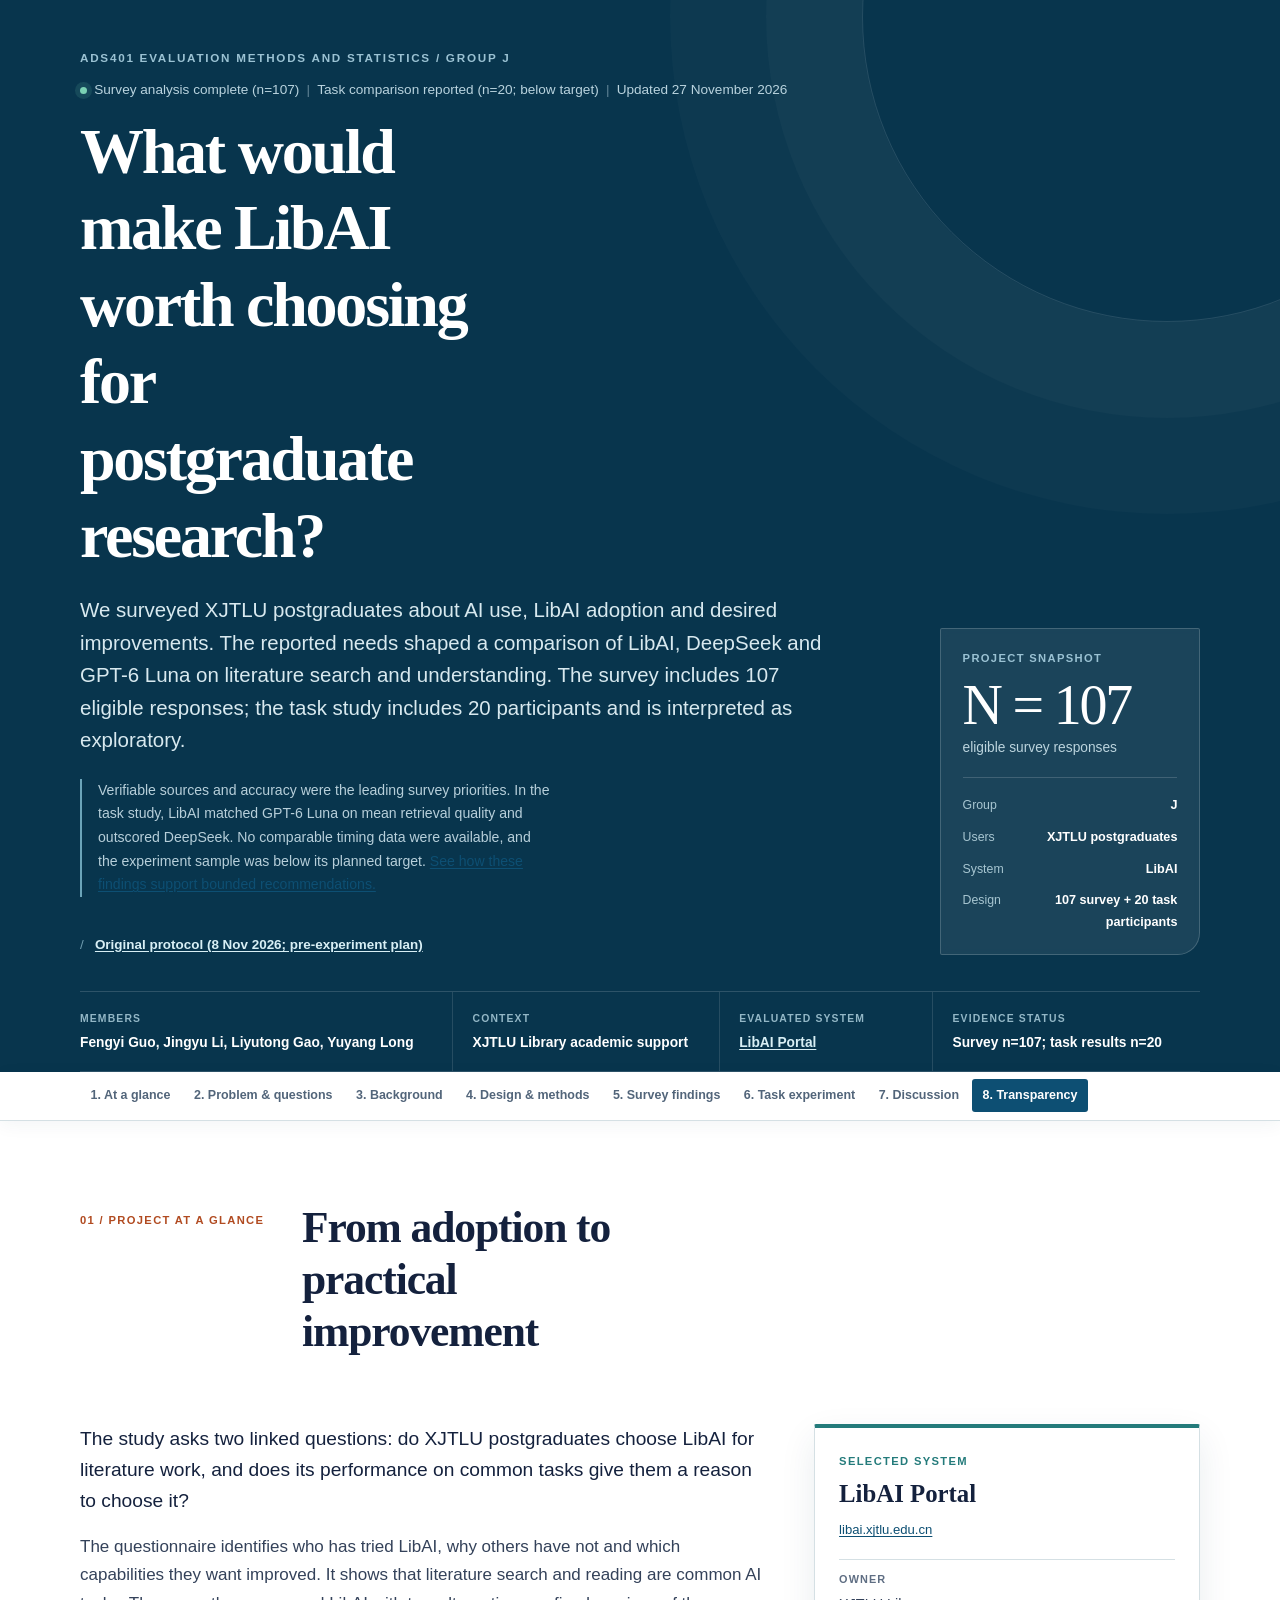
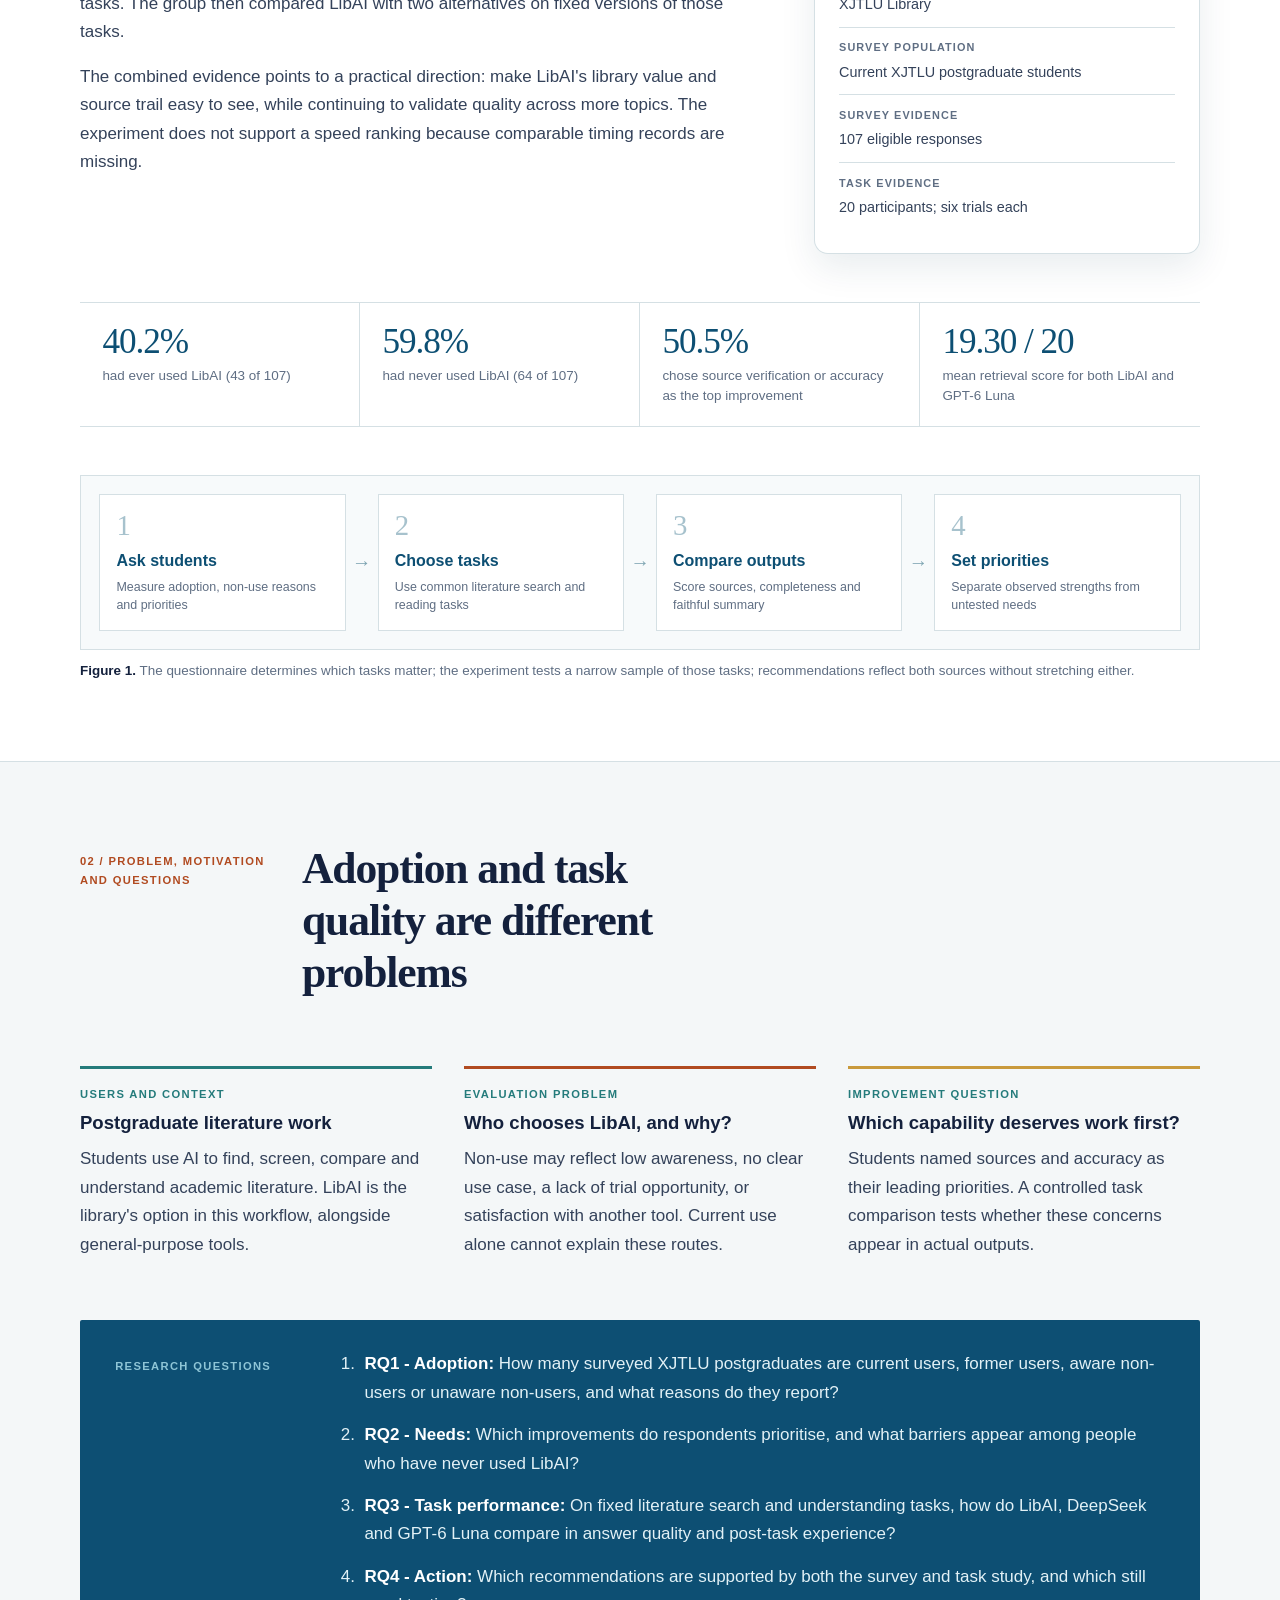
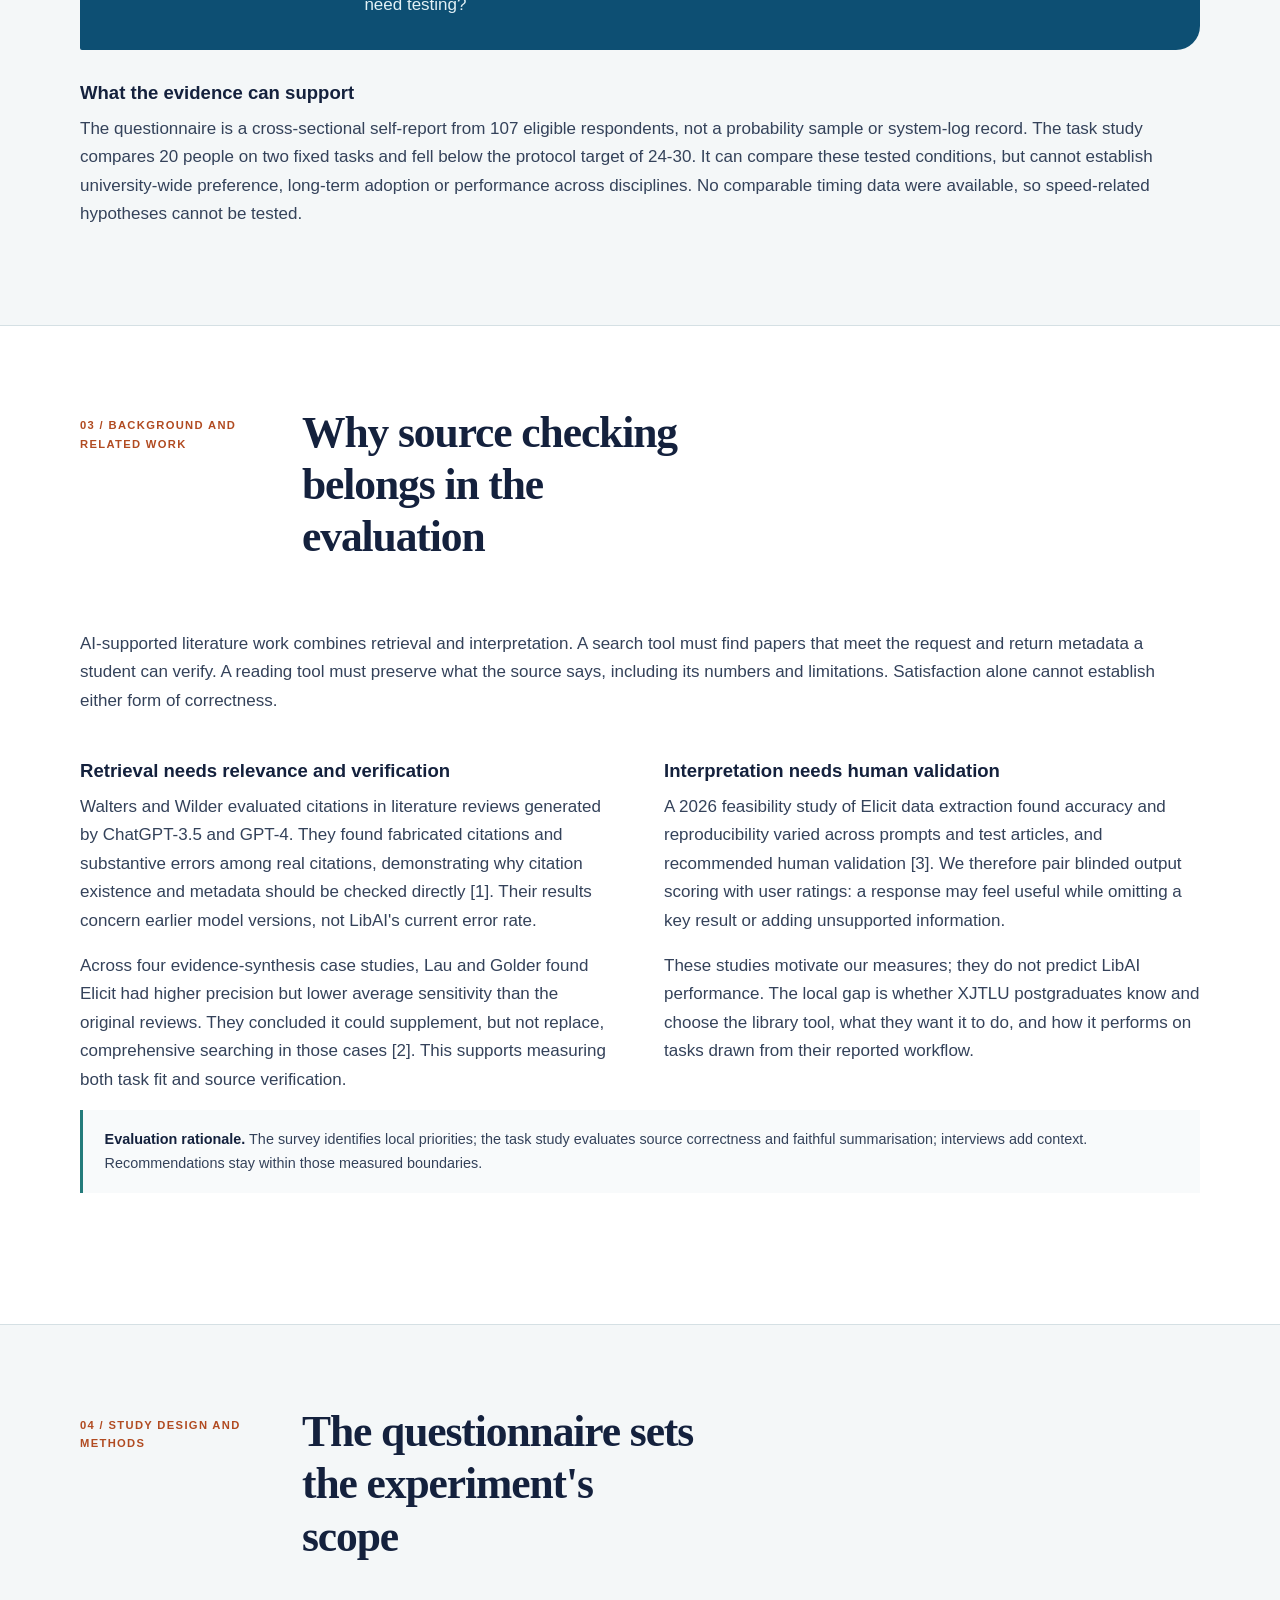
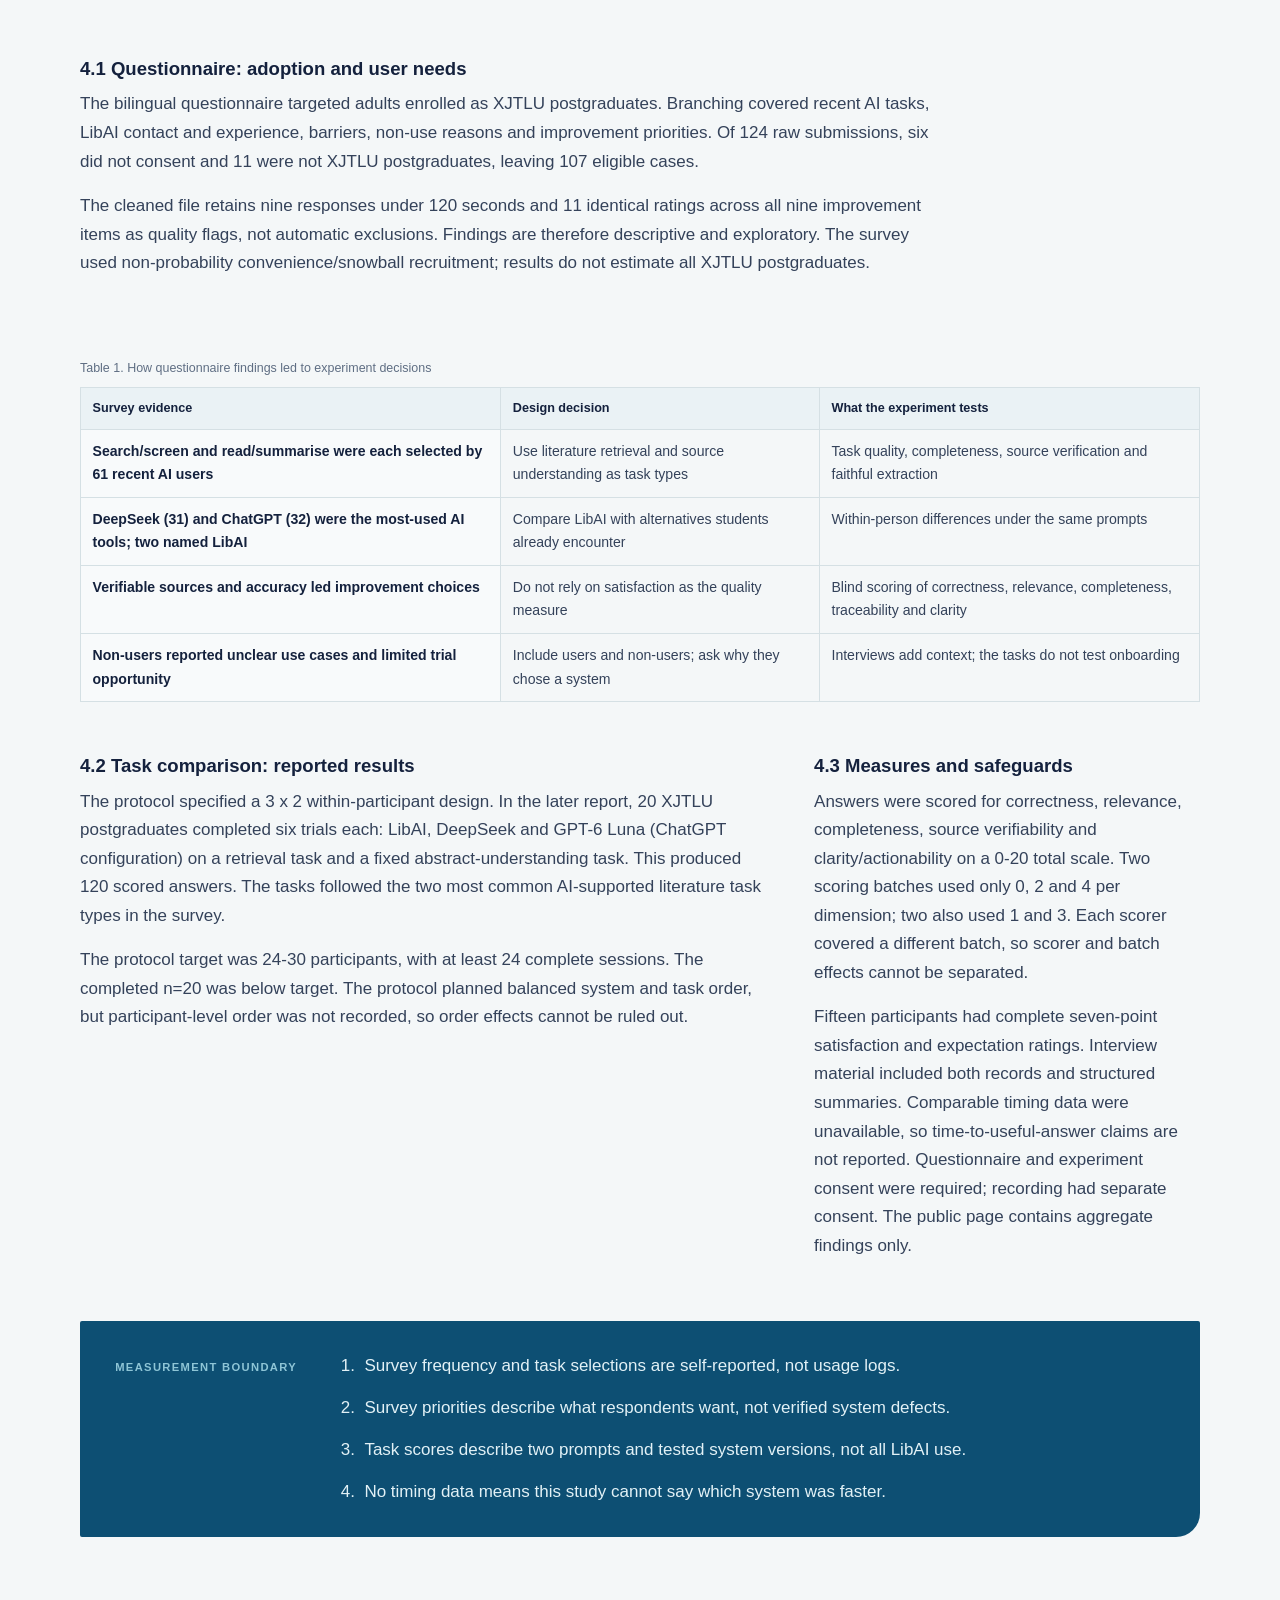
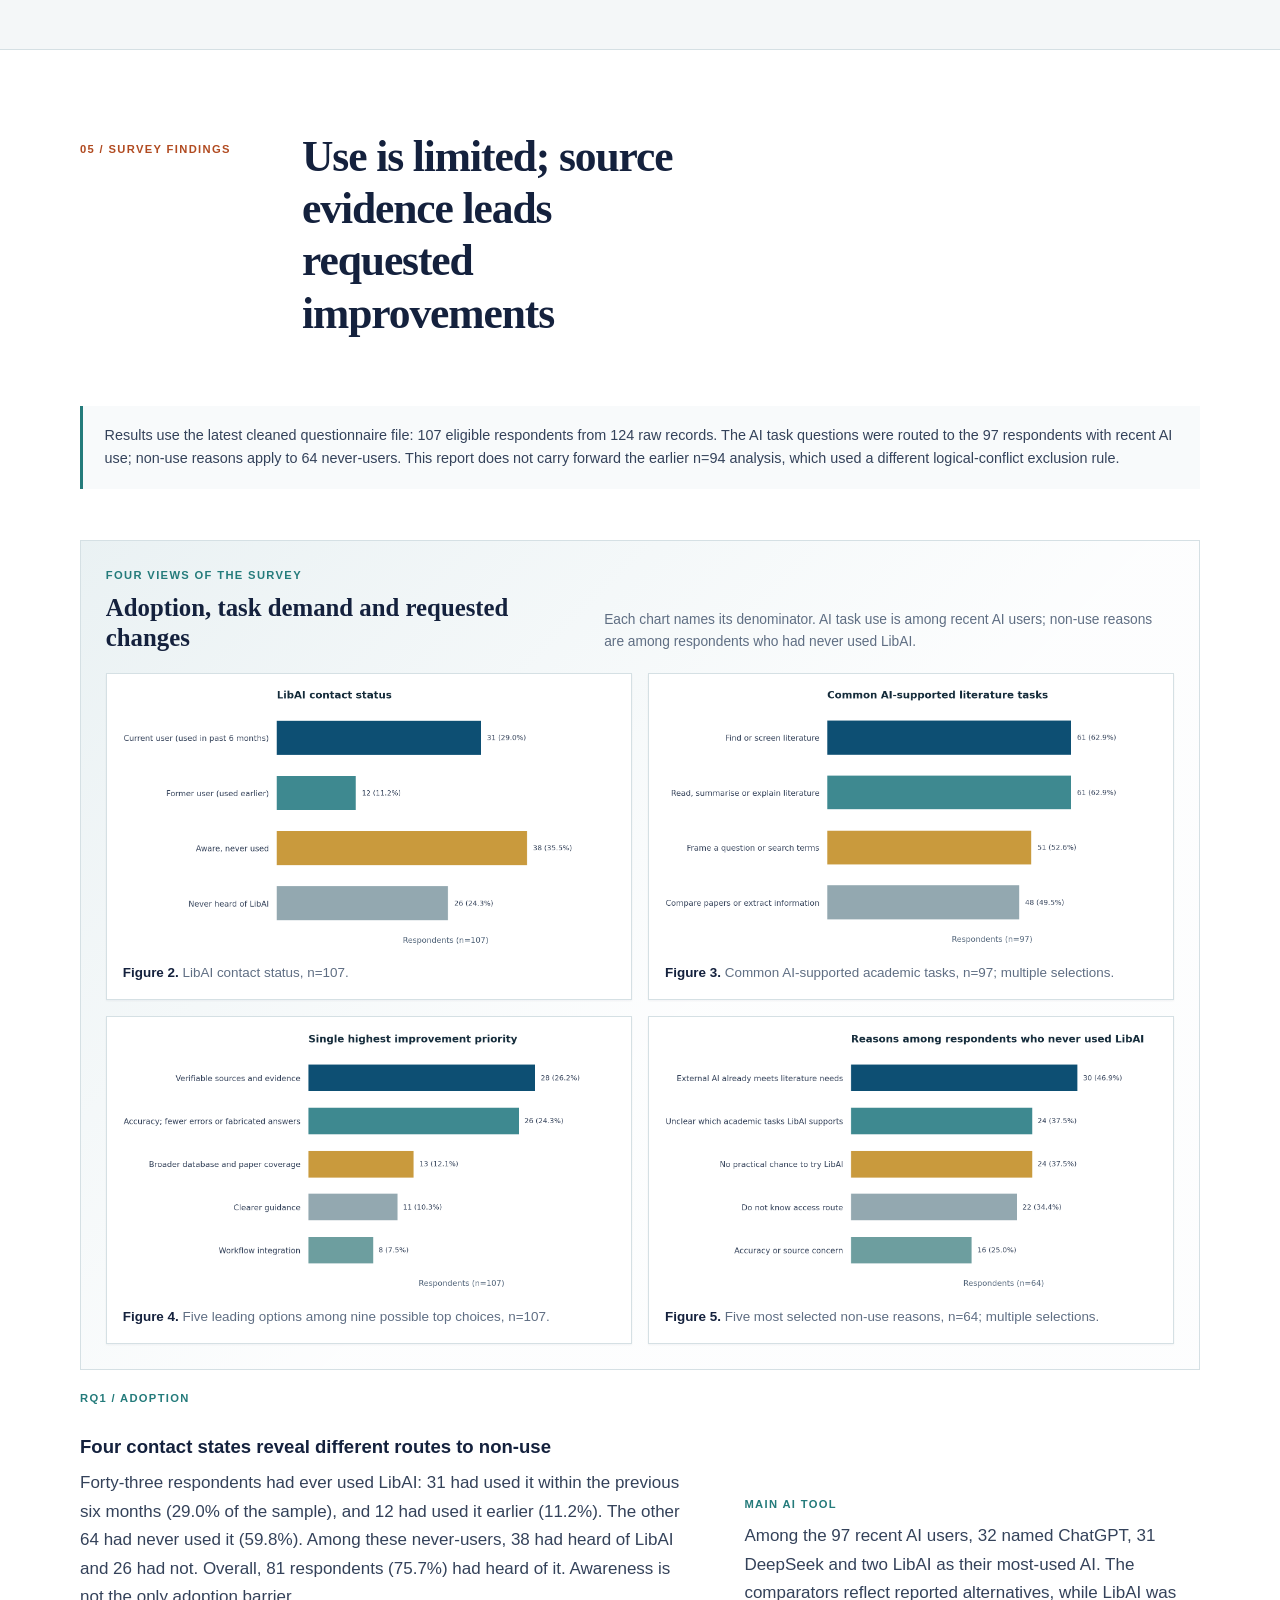
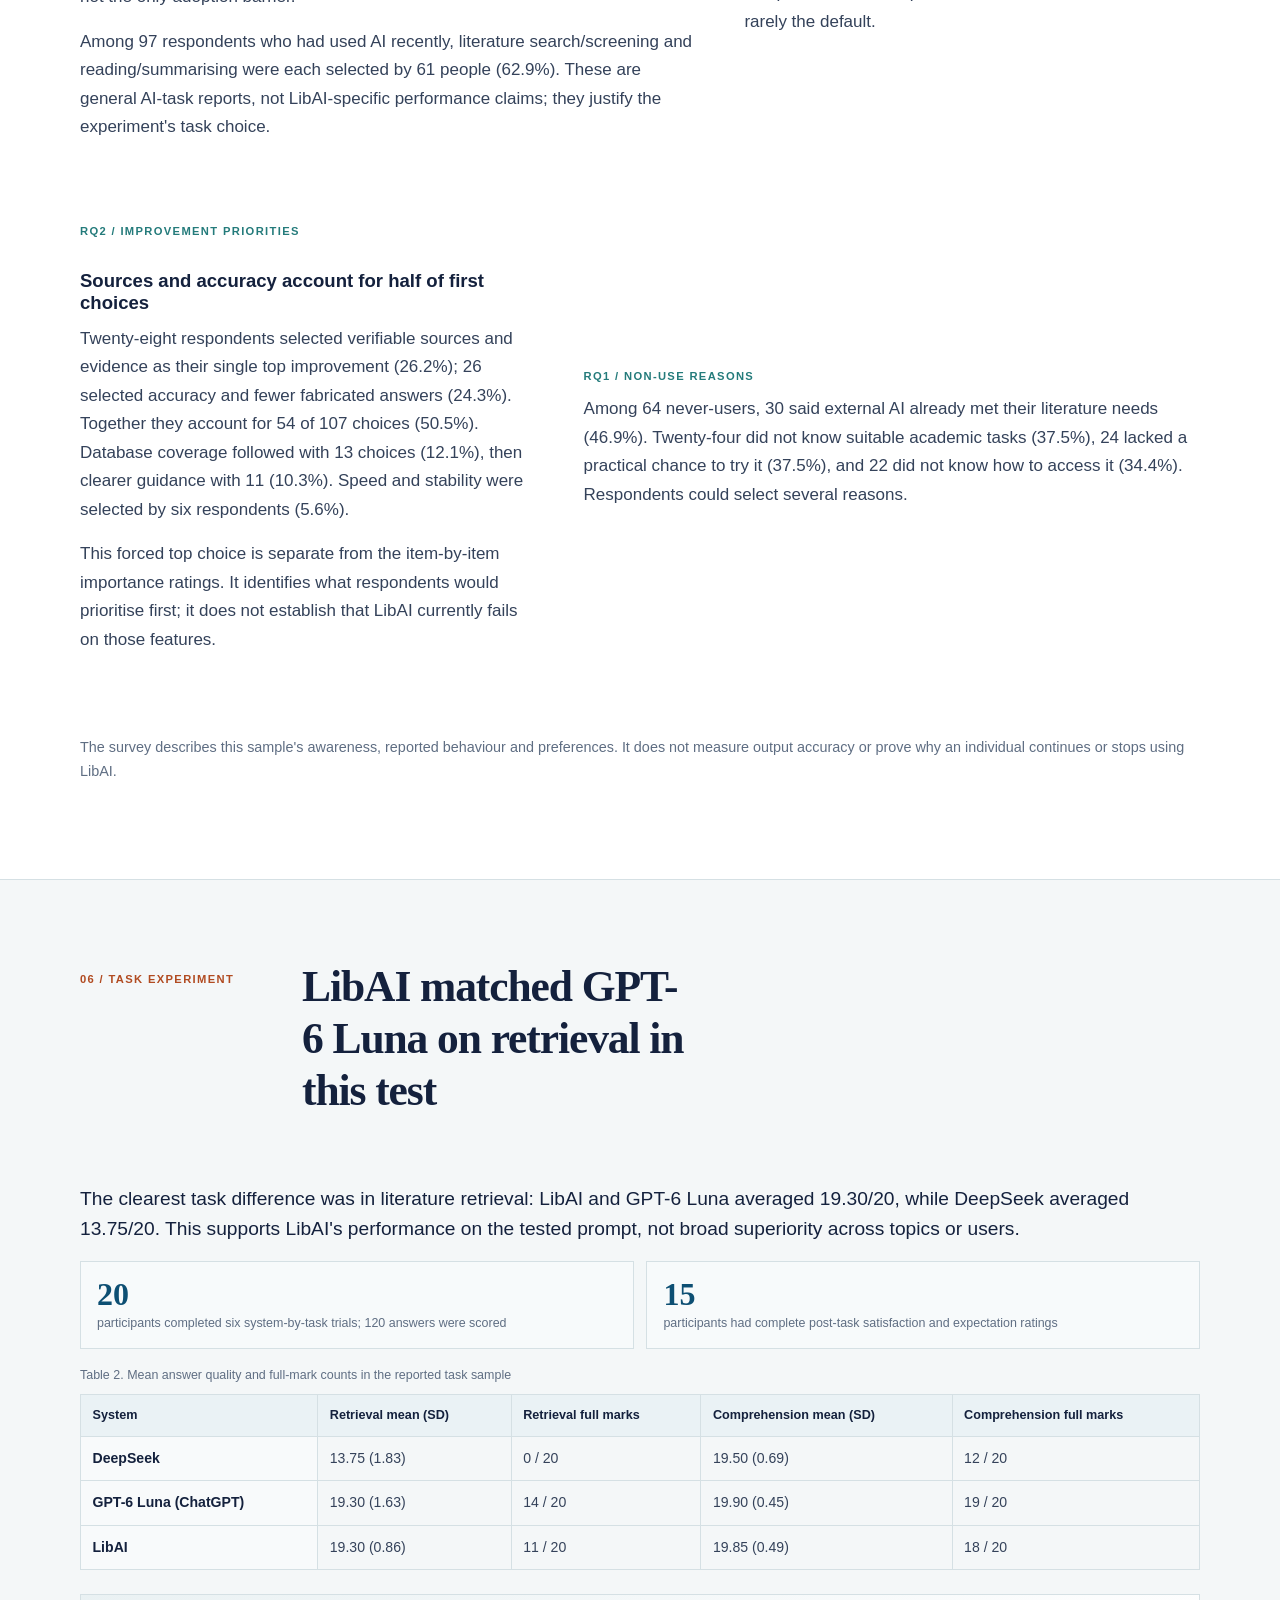
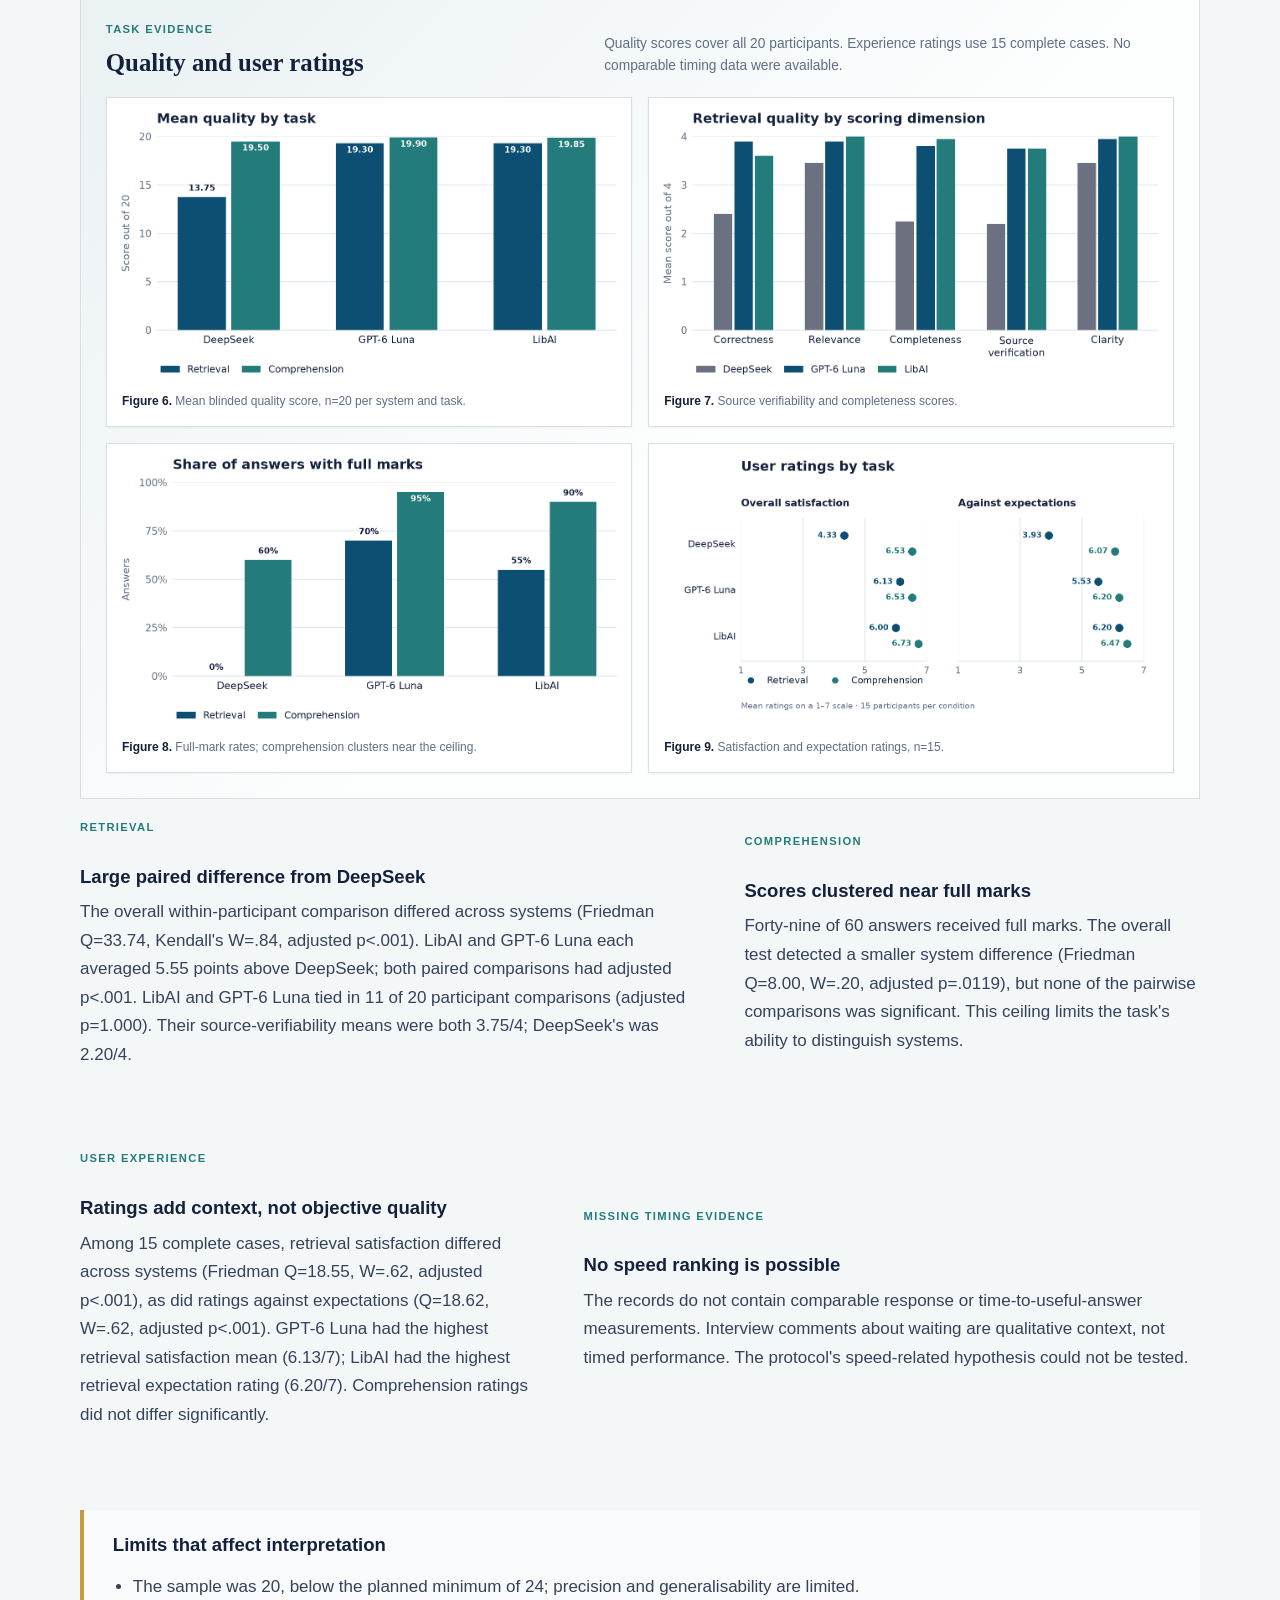
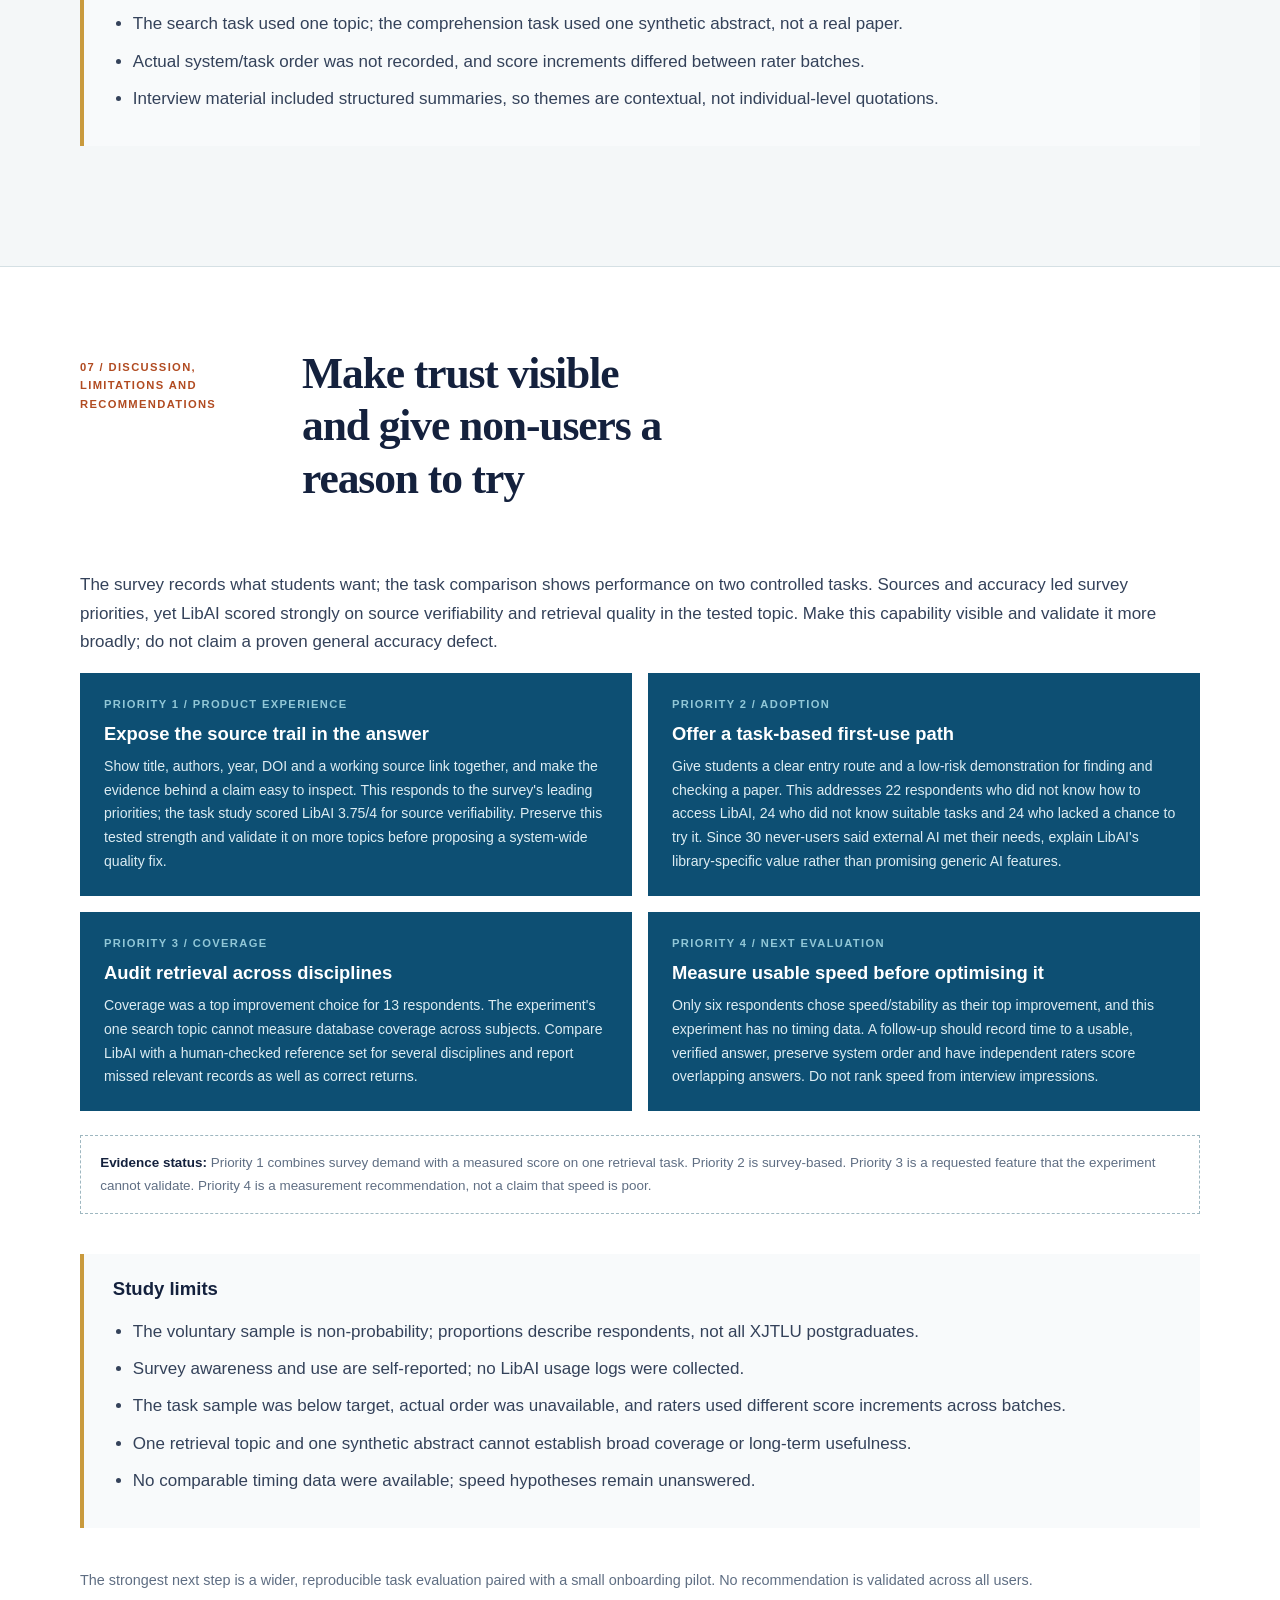
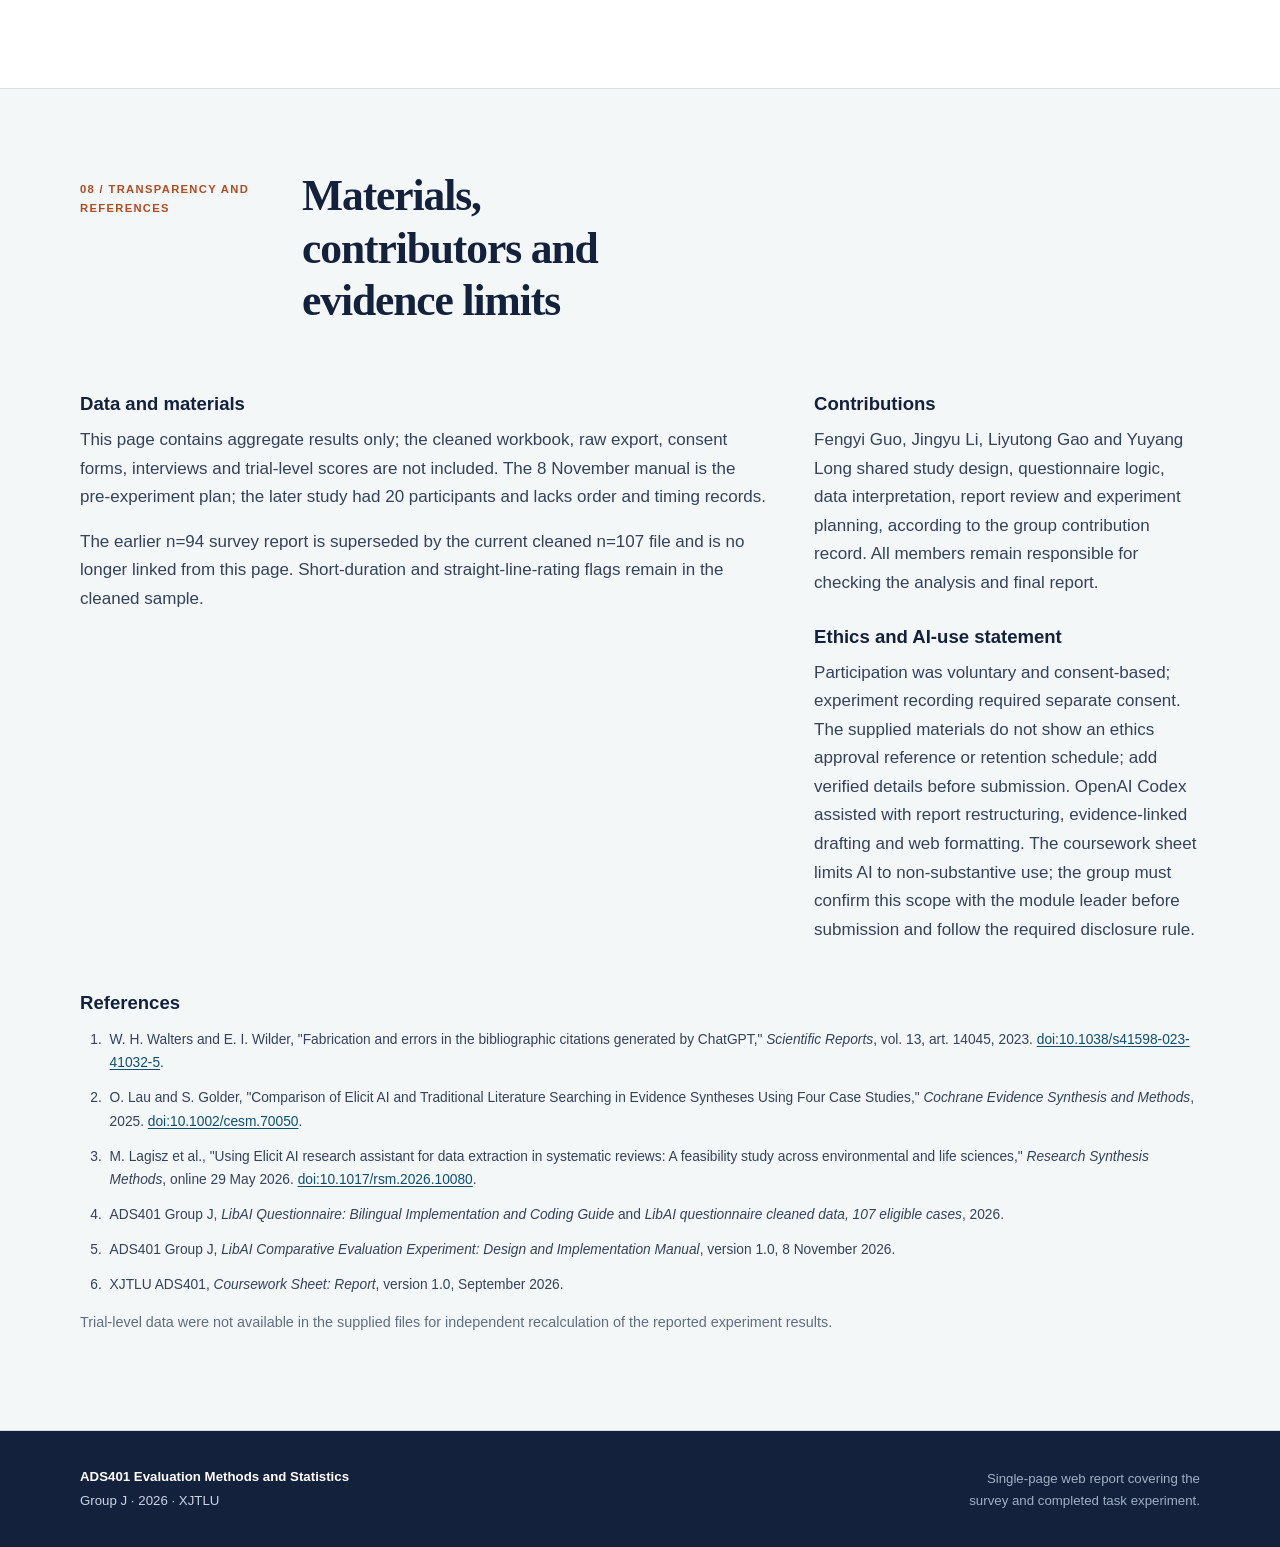
==== ADS401_GroupJ_Report.html @ 7095c337 "Add files via upload" ====
<!DOCTYPE html>

<html lang="en">
<head>
<meta charset="utf-8"/>
<meta content="width=device-width, initial-scale=1" name="viewport"/>
<title>Improving LibAI for XJTLU Postgraduate Research | ADS401 Group J</title>
<meta content="A survey-led evaluation of LibAI adoption, postgraduate literature needs and a task comparison of LibAI, DeepSeek and GPT-6 Luna." name="description"/>
<link href="assets/style.css" rel="stylesheet"/>
</head>
<body>
<a class="skip-link" href="#main">Skip to main content</a>
<header class="site-header" id="top">
<div class="wrap header-inner">
<div class="header-copy">
<p class="eyebrow">ADS401 Evaluation Methods and Statistics <span aria-hidden="true">/</span> Group J</p>
<p class="status-line"><span aria-hidden="true" class="status-dot"></span> Survey analysis complete (n=107) <span class="status-sep">|</span> Task comparison reported (n=20; below target) <span class="status-sep">|</span> Updated 27 November 2026</p>
<h1>What would make LibAI worth choosing for postgraduate research?</h1>
<p class="lede">We surveyed XJTLU postgraduates about AI use, LibAI adoption and desired improvements. The reported needs shaped a comparison of LibAI, DeepSeek and GPT-6 Luna on literature search and understanding. The survey includes 107 eligible responses; the task study includes 20 participants and is interpreted as exploratory.</p>
<p class="header-note">Verifiable sources and accuracy were the leading survey priorities. In the task study, LibAI matched GPT-6 Luna on mean retrieval quality and outscored DeepSeek. No comparable timing data were available, and the experiment sample was below its planned target. <a href="#experiment">See how these findings support bounded recommendations.</a></p>
<p class="download-links"><span aria-hidden="true">/</span><a download="" href="assets/experiment-protocol.pdf">Original protocol (8 Nov 2026; pre-experiment plan)</a></p>
</div>
<aside aria-label="Project summary" class="project-badge">
<p class="badge-kicker">Project snapshot</p>
<p class="badge-number">N = 107</p>
<p class="badge-label">eligible survey responses</p>
<div class="badge-rule"></div>
<dl class="badge-facts"><div><dt>Group</dt><dd>J</dd></div><div><dt>Users</dt><dd>XJTLU postgraduates</dd></div><div><dt>System</dt><dd>LibAI</dd></div><div><dt>Design</dt><dd>107 survey + 20 task participants</dd></div></dl>
</aside>
</div>
<dl aria-label="Project details" class="wrap fact-grid"><div><dt>Members</dt><dd>Fengyi Guo, Jingyu Li, Liyutong Gao, Yuyang Long</dd></div><div><dt>Context</dt><dd>XJTLU Library academic support</dd></div><div><dt>Evaluated system</dt><dd><a href="https://libai.xjtlu.edu.cn/" rel="noopener" target="_blank">LibAI Portal</a></dd></div><div><dt>Evidence status</dt><dd>Survey n=107; task results n=20</dd></div></dl>
</header>
<nav aria-label="Report sections" class="toc">
<div class="wrap">
<ul>
<li><a href="#overview">1. At a glance</a></li>
<li><a href="#problem">2. Problem &amp; questions</a></li>
<li><a href="#background">3. Background</a></li>
<li><a href="#methods">4. Design &amp; methods</a></li>
<li><a href="#findings">5. Survey findings</a></li>
<li><a href="#experiment">6. Task experiment</a></li>
<li><a href="#discussion">7. Discussion</a></li>
<li><a href="#transparency">8. Transparency</a></li>
</ul>
</div>
</nav>
<main id="main">
<section class="section" id="overview"><div class="wrap">
<div class="section-heading"><p class="section-label">01 / Project at a glance</p><h2>From adoption to practical improvement</h2></div>
<div class="two-col overview-grid"><div>
<p class="lead-paragraph">The study asks two linked questions: do XJTLU postgraduates choose LibAI for literature work, and does its performance on common tasks give them a reason to choose it?</p>
<p>The questionnaire identifies who has tried LibAI, why others have not and which capabilities they want improved. It shows that literature search and reading are common AI tasks. The group then compared LibAI with two alternatives on fixed versions of those tasks.</p>
<p>The combined evidence points to a practical direction: make LibAI's library value and source trail easy to see, while continuing to validate quality across more topics. The experiment does not support a speed ranking because comparable timing records are missing.</p>
</div><aside class="card system-card"><p class="card-kicker">Selected system</p><h3>LibAI Portal</h3><p class="system-url"><a href="https://libai.xjtlu.edu.cn/" rel="noopener" target="_blank">libai.xjtlu.edu.cn</a></p><dl class="detail-list"><div><dt>Owner</dt><dd>XJTLU Library</dd></div><div><dt>Survey population</dt><dd>Current XJTLU postgraduate students</dd></div><div><dt>Survey evidence</dt><dd>107 eligible responses</dd></div><div><dt>Task evidence</dt><dd>20 participants; six trials each</dd></div></dl></aside></div>
<div aria-label="Key survey and task study results" class="evidence-strip" role="group"><div class="evidence-item"><p class="evidence-number">40.2%</p><p>had ever used LibAI (43 of 107)</p></div><div class="evidence-item"><p class="evidence-number">59.8%</p><p>had never used LibAI (64 of 107)</p></div><div class="evidence-item"><p class="evidence-number">50.5%</p><p>chose source verification or accuracy as the top improvement</p></div><div class="evidence-item"><p class="evidence-number">19.30 / 20</p><p>mean retrieval score for both LibAI and GPT-6 Luna</p></div></div>
<figure class="system-figure"><div aria-label="Survey adoption and needs led to task selection; the task comparison measured output quality; findings shape bounded recommendations." class="system-flow" role="img"><div class="flow-step"><span class="flow-index">1</span><strong>Ask students</strong><span>Measure adoption, non-use reasons and priorities</span></div><div aria-hidden="true" class="flow-arrow">→</div><div class="flow-step"><span class="flow-index">2</span><strong>Choose tasks</strong><span>Use common literature search and reading tasks</span></div><div aria-hidden="true" class="flow-arrow">→</div><div class="flow-step"><span class="flow-index">3</span><strong>Compare outputs</strong><span>Score sources, completeness and faithful summary</span></div><div aria-hidden="true" class="flow-arrow">→</div><div class="flow-step"><span class="flow-index">4</span><strong>Set priorities</strong><span>Separate observed strengths from untested needs</span></div></div><figcaption><strong>Figure 1.</strong> The questionnaire determines which tasks matter; the experiment tests a narrow sample of those tasks; recommendations reflect both sources without stretching either.</figcaption></figure>
</div></section>
<section class="section alt" id="problem"><div class="wrap">
<div class="section-heading"><p class="section-label">02 / Problem, motivation and questions</p><h2>Adoption and task quality are different problems</h2></div>
<div class="three-col problem-grid"><article><p class="card-kicker">Users and context</p><h3>Postgraduate literature work</h3><p>Students use AI to find, screen, compare and understand academic literature. LibAI is the library's option in this workflow, alongside general-purpose tools.</p></article><article><p class="card-kicker">Evaluation problem</p><h3>Who chooses LibAI, and why?</h3><p>Non-use may reflect low awareness, no clear use case, a lack of trial opportunity, or satisfaction with another tool. Current use alone cannot explain these routes.</p></article><article><p class="card-kicker">Improvement question</p><h3>Which capability deserves work first?</h3><p>Students named sources and accuracy as their leading priorities. A controlled task comparison tests whether these concerns appear in actual outputs.</p></article></div>
<div class="callout"><p class="card-kicker">Research questions</p><ol><li><strong>RQ1 - Adoption:</strong> How many surveyed XJTLU postgraduates are current users, former users, aware non-users or unaware non-users, and what reasons do they report?</li><li><strong>RQ2 - Needs:</strong> Which improvements do respondents prioritise, and what barriers appear among people who have never used LibAI?</li><li><strong>RQ3 - Task performance:</strong> On fixed literature search and understanding tasks, how do LibAI, DeepSeek and GPT-6 Luna compare in answer quality and post-task experience?</li><li><strong>RQ4 - Action:</strong> Which recommendations are supported by both the survey and task study, and which still need testing?</li></ol></div>
<h3>What the evidence can support</h3><p>The questionnaire is a cross-sectional self-report from 107 eligible respondents, not a probability sample or system-log record. The task study compares 20 people on two fixed tasks and fell below the protocol target of 24-30. It can compare these tested conditions, but cannot establish university-wide preference, long-term adoption or performance across disciplines. No comparable timing data were available, so speed-related hypotheses cannot be tested.</p>
</div></section>
<section class="section" id="background"><div class="wrap">
<div class="section-heading"><p class="section-label">03 / Background and related work</p><h2>Why source checking belongs in the evaluation</h2></div>
<p>AI-supported literature work combines retrieval and interpretation. A search tool must find papers that meet the request and return metadata a student can verify. A reading tool must preserve what the source says, including its numbers and limitations. Satisfaction alone cannot establish either form of correctness.</p>
<div class="narrative-columns"><div><h3>Retrieval needs relevance and verification</h3><p>Walters and Wilder evaluated citations in literature reviews generated by ChatGPT-3.5 and GPT-4. They found fabricated citations and substantive errors among real citations, demonstrating why citation existence and metadata should be checked directly [1]. Their results concern earlier model versions, not LibAI's current error rate.</p><p>Across four evidence-synthesis case studies, Lau and Golder found Elicit had higher precision but lower average sensitivity than the original reviews. They concluded it could supplement, but not replace, comprehensive searching in those cases [2]. This supports measuring both task fit and source verification.</p></div><div><h3>Interpretation needs human validation</h3><p>A 2026 feasibility study of Elicit data extraction found accuracy and reproducibility varied across prompts and test articles, and recommended human validation [3]. We therefore pair blinded output scoring with user ratings: a response may feel useful while omitting a key result or adding unsupported information.</p><p>These studies motivate our measures; they do not predict LibAI performance. The local gap is whether XJTLU postgraduates know and choose the library tool, what they want it to do, and how it performs on tasks drawn from their reported workflow.</p></div></div>
<div class="evidence-note"><strong>Evaluation rationale.</strong> The survey identifies local priorities; the task study evaluates source correctness and faithful summarisation; interviews add context. Recommendations stay within those measured boundaries.</div>
</div></section>
<section class="section alt" id="methods"><div class="wrap">
<div class="section-heading"><p class="section-label">04 / Study design and methods</p><h2>The questionnaire sets the experiment's scope</h2></div>
<div class="finding-block single"><div><h3>4.1 Questionnaire: adoption and user needs</h3><p>The bilingual questionnaire targeted adults enrolled as XJTLU postgraduates. Branching covered recent AI tasks, LibAI contact and experience, barriers, non-use reasons and improvement priorities. Of 124 raw submissions, six did not consent and 11 were not XJTLU postgraduates, leaving 107 eligible cases.</p><p>The cleaned file retains nine responses under 120 seconds and 11 identical ratings across all nine improvement items as quality flags, not automatic exclusions. Findings are therefore descriptive and exploratory. The survey used non-probability convenience/snowball recruitment; results do not estimate all XJTLU postgraduates.</p></div></div>
<div class="table-wrap"><table><caption>Table 1. How questionnaire findings led to experiment decisions</caption><thead><tr><th>Survey evidence</th><th>Design decision</th><th>What the experiment tests</th></tr></thead><tbody><tr><th scope="row">Search/screen and read/summarise were each selected by 61 recent AI users</th><td>Use literature retrieval and source understanding as task types</td><td>Task quality, completeness, source verification and faithful extraction</td></tr><tr><th scope="row">DeepSeek (31) and ChatGPT (32) were the most-used AI tools; two named LibAI</th><td>Compare LibAI with alternatives students already encounter</td><td>Within-person differences under the same prompts</td></tr><tr><th scope="row">Verifiable sources and accuracy led improvement choices</th><td>Do not rely on satisfaction as the quality measure</td><td>Blind scoring of correctness, relevance, completeness, traceability and clarity</td></tr><tr><th scope="row">Non-users reported unclear use cases and limited trial opportunity</th><td>Include users and non-users; ask why they chose a system</td><td>Interviews add context; the tasks do not test onboarding</td></tr></tbody></table></div>
<div class="two-col"><div><h3>4.2 Task comparison: reported results</h3><p>The protocol specified a 3 x 2 within-participant design. In the later report, 20 XJTLU postgraduates completed six trials each: LibAI, DeepSeek and GPT-6 Luna (ChatGPT configuration) on a retrieval task and a fixed abstract-understanding task. This produced 120 scored answers. The tasks followed the two most common AI-supported literature task types in the survey.</p><p>The protocol target was 24-30 participants, with at least 24 complete sessions. The completed n=20 was below target. The protocol planned balanced system and task order, but participant-level order was not recorded, so order effects cannot be ruled out.</p></div><div><h3>4.3 Measures and safeguards</h3><p>Answers were scored for correctness, relevance, completeness, source verifiability and clarity/actionability on a 0-20 total scale. Two scoring batches used only 0, 2 and 4 per dimension; two also used 1 and 3. Each scorer covered a different batch, so scorer and batch effects cannot be separated.</p><p>Fifteen participants had complete seven-point satisfaction and expectation ratings. Interview material included both records and structured summaries. Comparable timing data were unavailable, so time-to-useful-answer claims are not reported. Questionnaire and experiment consent were required; recording had separate consent. The public page contains aggregate findings only.</p></div></div>
<div class="callout"><p class="card-kicker">Measurement boundary</p><ol><li>Survey frequency and task selections are self-reported, not usage logs.</li><li>Survey priorities describe what respondents want, not verified system defects.</li><li>Task scores describe two prompts and tested system versions, not all LibAI use.</li><li>No timing data means this study cannot say which system was faster.</li></ol></div>
</div></section>
<section class="section" id="findings"><div class="wrap">
<div class="section-heading"><p class="section-label">05 / Survey findings</p><h2>Use is limited; source evidence leads requested improvements</h2></div>
<p class="evidence-note">Results use the latest cleaned questionnaire file: 107 eligible respondents from 124 raw records. The AI task questions were routed to the 97 respondents with recent AI use; non-use reasons apply to 64 never-users. This report does not carry forward the earlier n=94 analysis, which used a different logical-conflict exclusion rule.</p>
<div class="chart-overview"><div class="chart-overview-head"><div><p class="mini-label">Four views of the survey</p><h3>Adoption, task demand and requested changes</h3></div><p>Each chart names its denominator. AI task use is among recent AI users; non-use reasons are among respondents who had never used LibAI.</p></div><div class="data-chart-grid"><figure class="data-chart"><img alt="LibAI status among 107 respondents: 31 current users, 12 former users, 38 aware non-users and 26 unaware non-users." src="assets/analysis-charts/adoption-n107.png"/><figcaption><strong>Figure 2.</strong> LibAI contact status, n=107.</figcaption></figure><figure class="data-chart"><img alt="Among 97 recent AI users, 61 used AI for literature search or screening and 61 for reading or summarising; 51 framed a research question and 48 compared papers or extracted information." src="assets/analysis-charts/tasks-n107.png"/><figcaption><strong>Figure 3.</strong> Common AI-supported academic tasks, n=97; multiple selections.</figcaption></figure><figure class="data-chart"><img alt="Top improvement choices: verifiable sources 28, accuracy 26, coverage 13, guidance 11 and workflow integration 8 of 107." src="assets/analysis-charts/priorities-n107.png"/><figcaption><strong>Figure 4.</strong> Five leading options among nine possible top choices, n=107.</figcaption></figure><figure class="data-chart"><img alt="Among 64 never-users, 30 said external AI met their needs, 24 did not know suitable tasks, 24 lacked a trial opportunity, 22 did not know access and 16 had accuracy or source concerns." src="assets/analysis-charts/nonusers-n107.png"/><figcaption><strong>Figure 5.</strong> Five most selected non-use reasons, n=64; multiple selections.</figcaption></figure></div></div>
<div class="finding-block"><div><p class="mini-label">RQ1 / Adoption</p><h3>Four contact states reveal different routes to non-use</h3><p>Forty-three respondents had ever used LibAI: 31 had used it within the previous six months (29.0% of the sample), and 12 had used it earlier (11.2%). The other 64 had never used it (59.8%). Among these never-users, 38 had heard of LibAI and 26 had not. Overall, 81 respondents (75.7%) had heard of it. Awareness is not the only adoption barrier.</p><p>Among 97 respondents who had used AI recently, literature search/screening and reading/summarising were each selected by 61 people (62.9%). These are general AI-task reports, not LibAI-specific performance claims; they justify the experiment's task choice.</p></div><div class="finding-aside"><p class="mini-label">Main AI tool</p><p>Among the 97 recent AI users, 32 named ChatGPT, 31 DeepSeek and two LibAI as their most-used AI. The comparators reflect reported alternatives, while LibAI was rarely the default.</p></div></div>
<div class="finding-block reverse"><div><p class="mini-label">RQ2 / Improvement priorities</p><h3>Sources and accuracy account for half of first choices</h3><p>Twenty-eight respondents selected verifiable sources and evidence as their single top improvement (26.2%); 26 selected accuracy and fewer fabricated answers (24.3%). Together they account for 54 of 107 choices (50.5%). Database coverage followed with 13 choices (12.1%), then clearer guidance with 11 (10.3%). Speed and stability were selected by six respondents (5.6%).</p><p>This forced top choice is separate from the item-by-item importance ratings. It identifies what respondents would prioritise first; it does not establish that LibAI currently fails on those features.</p></div><div class="finding-aside"><p class="mini-label">RQ1 / Non-use reasons</p><p>Among 64 never-users, 30 said external AI already met their literature needs (46.9%). Twenty-four did not know suitable academic tasks (37.5%), 24 lacked a practical chance to try it (37.5%), and 22 did not know how to access it (34.4%). Respondents could select several reasons.</p></div></div>
<p class="small muted">The survey describes this sample's awareness, reported behaviour and preferences. It does not measure output accuracy or prove why an individual continues or stops using LibAI.</p>
</div></section>
<section class="section alt" id="experiment"><div class="wrap">
<div class="section-heading"><p class="section-label">06 / Task experiment</p><h2>LibAI matched GPT-6 Luna on retrieval in this test</h2></div>
<p class="lead-paragraph">The clearest task difference was in literature retrieval: LibAI and GPT-6 Luna averaged 19.30/20, while DeepSeek averaged 13.75/20. This supports LibAI's performance on the tested prompt, not broad superiority across topics or users.</p>
<div class="score-summary"><div><strong>20</strong><span>participants completed six system-by-task trials; 120 answers were scored</span></div><div><strong>15</strong><span>participants had complete post-task satisfaction and expectation ratings</span></div></div>
<div class="table-wrap"><table><caption>Table 2. Mean answer quality and full-mark counts in the reported task sample</caption><thead><tr><th>System</th><th>Retrieval mean (SD)</th><th>Retrieval full marks</th><th>Comprehension mean (SD)</th><th>Comprehension full marks</th></tr></thead><tbody><tr><th scope="row">DeepSeek</th><td>13.75 (1.83)</td><td>0 / 20</td><td>19.50 (0.69)</td><td>12 / 20</td></tr><tr><th scope="row">GPT-6 Luna (ChatGPT)</th><td>19.30 (1.63)</td><td>14 / 20</td><td>19.90 (0.45)</td><td>19 / 20</td></tr><tr><th scope="row">LibAI</th><td>19.30 (0.86)</td><td>11 / 20</td><td>19.85 (0.49)</td><td>18 / 20</td></tr></tbody></table></div>
<div class="chart-overview"><div class="chart-overview-head"><div><p class="mini-label">Task evidence</p><h3>Quality and user ratings</h3></div><p>Quality scores cover all 20 participants. Experience ratings use 15 complete cases. No comparable timing data were available.</p></div><div class="chart-mosaic"><figure class="primary-chart"><img alt="Mean quality out of 20: retrieval DeepSeek 13.75, GPT-6 Luna 19.30, LibAI 19.30; comprehension 19.50, 19.90 and 19.85." class="chart-image" src="assets/experiment-charts/mean-quality.png"/><figcaption><strong>Figure 6.</strong> Mean blinded quality score, n=20 per system and task.</figcaption></figure><figure class="primary-chart"><img alt="Retrieval source verifiability averages: DeepSeek 2.20/4, GPT-6 Luna 3.75/4, LibAI 3.75/4; completeness averages 2.25, 3.80 and 3.95." class="chart-image" src="assets/experiment-charts/retrieval-dimensions.png"/><figcaption><strong>Figure 7.</strong> Source verifiability and completeness scores.</figcaption></figure><figure class="primary-chart"><img alt="Full-mark rates: retrieval 0% DeepSeek, 70% GPT-6 Luna and 55% LibAI; comprehension 60%, 95% and 90%." class="chart-image" src="assets/experiment-charts/perfect-scores.png"/><figcaption><strong>Figure 8.</strong> Full-mark rates; comprehension clusters near the ceiling.</figcaption></figure><figure class="primary-chart"><img alt="Mean satisfaction and expectation ratings across two tasks for the three systems, based on 15 participants." class="chart-image" src="assets/experiment-charts/user-experience.png"/><figcaption><strong>Figure 9.</strong> Satisfaction and expectation ratings, n=15.</figcaption></figure></div></div>
<div class="finding-block"><div><p class="mini-label">Retrieval</p><h3>Large paired difference from DeepSeek</h3><p>The overall within-participant comparison differed across systems (Friedman Q=33.74, Kendall's W=.84, adjusted p&lt;.001). LibAI and GPT-6 Luna each averaged 5.55 points above DeepSeek; both paired comparisons had adjusted p&lt;.001. LibAI and GPT-6 Luna tied in 11 of 20 participant comparisons (adjusted p=1.000). Their source-verifiability means were both 3.75/4; DeepSeek's was 2.20/4.</p></div><div class="finding-aside"><p class="mini-label">Comprehension</p><h3>Scores clustered near full marks</h3><p>Forty-nine of 60 answers received full marks. The overall test detected a smaller system difference (Friedman Q=8.00, W=.20, adjusted p=.0119), but none of the pairwise comparisons was significant. This ceiling limits the task's ability to distinguish systems.</p></div></div>
<div class="finding-block reverse"><div><p class="mini-label">User experience</p><h3>Ratings add context, not objective quality</h3><p>Among 15 complete cases, retrieval satisfaction differed across systems (Friedman Q=18.55, W=.62, adjusted p&lt;.001), as did ratings against expectations (Q=18.62, W=.62, adjusted p&lt;.001). GPT-6 Luna had the highest retrieval satisfaction mean (6.13/7); LibAI had the highest retrieval expectation rating (6.20/7). Comprehension ratings did not differ significantly.</p></div><div class="finding-aside"><p class="mini-label">Missing timing evidence</p><h3>No speed ranking is possible</h3><p>The records do not contain comparable response or time-to-useful-answer measurements. Interview comments about waiting are qualitative context, not timed performance. The protocol's speed-related hypothesis could not be tested.</p></div></div>
<div class="limitations"><h3>Limits that affect interpretation</h3><ul><li>The sample was 20, below the planned minimum of 24; precision and generalisability are limited.</li><li>The search task used one topic; the comprehension task used one synthetic abstract, not a real paper.</li><li>Actual system/task order was not recorded, and score increments differed between rater batches.</li><li>Interview material included structured summaries, so themes are contextual, not individual-level quotations.</li></ul></div>
</div></section>
<section class="section" id="discussion"><div class="wrap">
<div class="section-heading"><p class="section-label">07 / Discussion, limitations and recommendations</p><h2>Make trust visible and give non-users a reason to try</h2></div>
<p>The survey records what students want; the task comparison shows performance on two controlled tasks. Sources and accuracy led survey priorities, yet LibAI scored strongly on source verifiability and retrieval quality in the tested topic. Make this capability visible and validate it more broadly; do not claim a proven general accuracy defect.</p>
<div class="recommendation-grid"><article class="recommendation-card"><p class="card-kicker">Priority 1 / Product experience</p><h3>Expose the source trail in the answer</h3><p>Show title, authors, year, DOI and a working source link together, and make the evidence behind a claim easy to inspect. This responds to the survey's leading priorities; the task study scored LibAI 3.75/4 for source verifiability. Preserve this tested strength and validate it on more topics before proposing a system-wide quality fix.</p></article><article class="recommendation-card"><p class="card-kicker">Priority 2 / Adoption</p><h3>Offer a task-based first-use path</h3><p>Give students a clear entry route and a low-risk demonstration for finding and checking a paper. This addresses 22 respondents who did not know how to access LibAI, 24 who did not know suitable tasks and 24 who lacked a chance to try it. Since 30 never-users said external AI met their needs, explain LibAI's library-specific value rather than promising generic AI features.</p></article><article class="recommendation-card"><p class="card-kicker">Priority 3 / Coverage</p><h3>Audit retrieval across disciplines</h3><p>Coverage was a top improvement choice for 13 respondents. The experiment's one search topic cannot measure database coverage across subjects. Compare LibAI with a human-checked reference set for several disciplines and report missed relevant records as well as correct returns.</p></article><article class="recommendation-card"><p class="card-kicker">Priority 4 / Next evaluation</p><h3>Measure usable speed before optimising it</h3><p>Only six respondents chose speed/stability as their top improvement, and this experiment has no timing data. A follow-up should record time to a usable, verified answer, preserve system order and have independent raters score overlapping answers. Do not rank speed from interview impressions.</p></article></div>
<div class="evidence-key"><strong>Evidence status:</strong> Priority 1 combines survey demand with a measured score on one retrieval task. Priority 2 is survey-based. Priority 3 is a requested feature that the experiment cannot validate. Priority 4 is a measurement recommendation, not a claim that speed is poor.</div>
<div class="limitations"><h3>Study limits</h3><ul><li>The voluntary sample is non-probability; proportions describe respondents, not all XJTLU postgraduates.</li><li>Survey awareness and use are self-reported; no LibAI usage logs were collected.</li><li>The task sample was below target, actual order was unavailable, and raters used different score increments across batches.</li><li>One retrieval topic and one synthetic abstract cannot establish broad coverage or long-term usefulness.</li><li>No comparable timing data were available; speed hypotheses remain unanswered.</li></ul></div>
<p class="small muted">The strongest next step is a wider, reproducible task evaluation paired with a small onboarding pilot. No recommendation is validated across all users.</p>
</div></section>
<section class="section alt" id="transparency"><div class="wrap">
<div class="section-heading"><p class="section-label">08 / Transparency and references</p><h2>Materials, contributors and evidence limits</h2></div>
<div class="two-col transparency-top"><div><h3>Data and materials</h3><p>This page contains aggregate results only; the cleaned workbook, raw export, consent forms, interviews and trial-level scores are not included. The 8 November manual is the pre-experiment plan; the later study had 20 participants and lacks order and timing records.</p><p>The earlier n=94 survey report is superseded by the current cleaned n=107 file and is no longer linked from this page. Short-duration and straight-line-rating flags remain in the cleaned sample.</p></div><div><h3>Contributions</h3><p>Fengyi Guo, Jingyu Li, Liyutong Gao and Yuyang Long shared study design, questionnaire logic, data interpretation, report review and experiment planning, according to the group contribution record. All members remain responsible for checking the analysis and final report.</p><h3>Ethics and AI-use statement</h3><p>Participation was voluntary and consent-based; experiment recording required separate consent. The supplied materials do not show an ethics approval reference or retention schedule; add verified details before submission. OpenAI Codex assisted with report restructuring, evidence-linked drafting and web formatting. The coursework sheet limits AI to non-substantive use; the group must confirm this scope with the module leader before submission and follow the required disclosure rule.</p></div></div>
<h3>References</h3><ol class="refs"><li>W. H. Walters and E. I. Wilder, "Fabrication and errors in the bibliographic citations generated by ChatGPT," <em>Scientific Reports</em>, vol. 13, art. 14045, 2023. <a href="https://doi.org/10.1038/s41598-023-41032-5">doi:10.1038/s41598-023-41032-5</a>.</li><li>O. Lau and S. Golder, "Comparison of Elicit AI and Traditional Literature Searching in Evidence Syntheses Using Four Case Studies," <em>Cochrane Evidence Synthesis and Methods</em>, 2025. <a href="https://doi.org/10.1002/cesm.70050">doi:10.1002/cesm.70050</a>.</li><li>M. Lagisz et al., "Using Elicit AI research assistant for data extraction in systematic reviews: A feasibility study across environmental and life sciences," <em>Research Synthesis Methods</em>, online 29 May 2026. <a href="https://doi.org/10.1017/rsm.2026.10080">doi:10.1017/rsm.2026.10080</a>.</li><li>ADS401 Group J, <em>LibAI Questionnaire: Bilingual Implementation and Coding Guide</em> and <em>LibAI questionnaire cleaned data, 107 eligible cases</em>, 2026.</li><li>ADS401 Group J, <em>LibAI Comparative Evaluation Experiment: Design and Implementation Manual</em>, version 1.0, 8 November 2026.</li><li>XJTLU ADS401, <em>Coursework Sheet: Report</em>, version 1.0, September 2026.</li></ol>
<p class="small muted">Trial-level data were not available in the supplied files for independent recalculation of the reported experiment results.</p>
</div></section>
</main>
<footer class="site-footer">
<div class="wrap footer-inner">
<div>
<p class="footer-title">ADS401 Evaluation Methods and Statistics</p>
<p>Group J · <span id="year">2026</span> · XJTLU</p>
</div>
<p class="footer-note">Single-page web report covering the survey and completed task experiment.</p>
</div>
</footer>
<button aria-label="Back to top" class="to-top" type="button">↑</button>
<script src="assets/app.js"></script>
</body>
</html>
---- assets/style.css ----
:root {
  --ink: #14213d;
  --body: #34425a;
  --muted: #5f6e83;
  --brand: #0d4f73;
  --brand-deep: #08354d;
  --brand-soft: #e8f2f6;
  --teal: #247b7b;
  --accent: #b14b21;
  --accent-soft: #fff0e7;
  --gold: #c99a3d;
  --bg: #ffffff;
  --bg-alt: #f4f7f8;
  --line: #d5e0e4;
  --shadow: 0 14px 36px rgba(13, 55, 73, 0.09);
  --radius: 14px;
}

* { box-sizing: border-box; }
html { scroll-behavior: smooth; scroll-padding-top: 5.8rem; }
body {
  margin: 0;
  background: var(--bg);
  color: var(--body);
  font-family: "Segoe UI", "Helvetica Neue", Arial, "Noto Sans", sans-serif;
  font-size: 17px;
  line-height: 1.68;
  -webkit-font-smoothing: antialiased;
}

.wrap { width: min(1120px, 92vw); margin: 0 auto; }
h1, h2, h3, h4 { color: var(--ink); line-height: 1.2; }
h1 { font-family: Georgia, "Times New Roman", serif; font-size: clamp(2.3rem, 5vw, 4.6rem); letter-spacing: -0.035em; margin: 0.75rem 0 1.25rem; max-width: 12.7ch; }
h2 { font-family: Georgia, "Times New Roman", serif; font-size: clamp(1.9rem, 3.4vw, 3rem); letter-spacing: -0.025em; margin: 0 0 1.5rem; max-width: 18ch; }
h3 { font-size: 1.16rem; margin: 1.8rem 0 0.65rem; }
h4 { font-size: 1.02rem; margin: 0.35rem 0 0.4rem; }
p { margin: 0 0 1rem; }
a { color: var(--brand); text-underline-offset: 0.16em; }
a:hover { color: var(--accent); }
strong { color: var(--ink); }

.skip-link {
  position: absolute; left: -9999px; top: 0; z-index: 100;
  background: #fff; color: var(--brand); padding: 0.7rem 1rem; border-radius: 0 0 8px 0;
}
.skip-link:focus { left: 0; }
.small { font-size: 0.9rem; }
.muted { color: var(--muted); }

/* Header */
.site-header { background: var(--brand-deep); color: #eaf4f7; padding-top: 3rem; position: relative; overflow: hidden; }
.site-header::before {
  content: ""; position: absolute; width: 38rem; height: 38rem; right: -12rem; top: -18rem;
  border: 1px solid rgba(255,255,255,0.12); border-radius: 50%;
  box-shadow: 0 0 0 6rem rgba(255,255,255,0.025), 0 0 0 12rem rgba(255,255,255,0.02);
  pointer-events: none;
}
.header-inner { display: grid; grid-template-columns: minmax(0, 1fr) 260px; gap: 3.5rem; align-items: end; position: relative; z-index: 1; }
.eyebrow { text-transform: uppercase; letter-spacing: 0.15em; font-size: 0.73rem; font-weight: 700; color: #9bc2d3; margin: 0; }
.status-line { color: #b9d3de; font-size: 0.85rem; margin: 0.7rem 0 0; display: flex; align-items: center; flex-wrap: wrap; gap: 0.45rem; }
.status-dot { width: 7px; height: 7px; background: #7ad1b4; border-radius: 50%; box-shadow: 0 0 0 5px rgba(122,209,180,0.12); }
.status-sep { opacity: 0.5; }
.site-header h1 { color: #fff; }
.lede { font-size: clamp(1.05rem, 1.7vw, 1.28rem); line-height: 1.58; color: #d8e9ef; max-width: 66ch; }
.header-note { margin: 1.4rem 0 2.3rem; padding-left: 1rem; border-left: 2px solid #6ba4b9; color: #b7cfda; font-size: 0.88rem; max-width: 60ch; }
.header-note strong { color: #fff; }
.project-badge {
  background: rgba(255,255,255,0.08); border: 1px solid rgba(255,255,255,0.18);
  padding: 1.3rem 1.35rem; border-radius: 2px 2px 22px 2px; backdrop-filter: blur(4px); margin-bottom: 2.3rem;
}
.badge-kicker, .card-kicker, .mini-label, .section-label {
  text-transform: uppercase; letter-spacing: 0.12em; font-size: 0.7rem; font-weight: 800; color: var(--teal); margin: 0 0 0.55rem;
}
.project-badge .badge-kicker { color: #9bc2d3; }
.badge-number { font-family: Georgia, serif; font-size: 3.5rem; line-height: 1; margin: 0.5rem 0 0; color: #fff; letter-spacing: -0.04em; }
.badge-label { color: #bcd4dd; margin: 0.2rem 0 0; font-size: 0.86rem; }
.badge-rule { height: 1px; background: rgba(255,255,255,0.16); margin: 1.1rem 0; }
.badge-facts { margin: 0; display: grid; gap: 0.65rem; }
.badge-facts div { display: flex; justify-content: space-between; gap: 1rem; }
.badge-facts dt { color: #a8c6d1; font-size: 0.77rem; }
.badge-facts dd { color: #fff; margin: 0; font-size: 0.79rem; text-align: right; font-weight: 600; }

.fact-grid {
  display: grid; grid-template-columns: 1.4fr 1fr 0.8fr 1fr; gap: 0;
  border-top: 1px solid rgba(255,255,255,0.15); border-bottom: 1px solid rgba(255,255,255,0.15);
  position: relative; z-index: 1;
}
.fact-grid > div { padding: 1.1rem 1.2rem; border-right: 1px solid rgba(255,255,255,0.12); }
.fact-grid > div:first-child { padding-left: 0; }
.fact-grid > div:last-child { border-right: 0; }
.fact-grid dt { color: #93b7c6; text-transform: uppercase; font-size: 0.65rem; font-weight: 700; letter-spacing: 0.11em; }
.fact-grid dd { color: #fff; margin: 0.2rem 0 0; font-size: 0.86rem; font-weight: 600; }
.fact-grid a { color: #d8eff5; }

/* Navigation */
.toc {
  position: sticky; top: 0; z-index: 40; background: rgba(255,255,255,0.97);
  border-bottom: 1px solid var(--line); box-shadow: 0 4px 18px rgba(13,55,73,0.05);
}
.toc ul {
  display: flex; gap: 0.15rem; list-style: none; margin: 0; padding: 0.44rem 0; overflow-x: auto; scrollbar-width: thin;
}
.toc a {
  display: block; padding: 0.38rem 0.66rem; border-radius: 3px; font-size: 0.78rem; font-weight: 650;
  text-decoration: none; color: #52657a; white-space: nowrap;
}
.toc a:hover { background: var(--brand-soft); color: var(--brand); }
.toc a[aria-current="true"] { background: var(--brand); color: #fff; }

/* Sections */
.section { padding: 5rem 0; border-bottom: 1px solid var(--line); }
.section.alt { background: var(--bg-alt); }
.section-heading { display: grid; grid-template-columns: 190px minmax(0, 1fr); gap: 2rem; align-items: start; margin-bottom: 2.7rem; }
.section-heading.compact { display: block; margin-bottom: 1.5rem; }
.section-label { color: var(--accent); padding-top: 0.65rem; margin: 0; }
.two-col { display: grid; grid-template-columns: minmax(0, 1.28fr) minmax(280px, 0.72fr); gap: 3rem; align-items: start; }
.three-col { display: grid; grid-template-columns: repeat(3, 1fr); gap: 2rem; }
.lead-paragraph { font-size: 1.2rem; line-height: 1.6; color: var(--ink); }
.narrative-columns { display: grid; grid-template-columns: 1fr 1fr; gap: 3rem; }

.card {
  background: #fff; border: 1px solid var(--line); border-top: 4px solid var(--teal);
  padding: 1.45rem 1.5rem; box-shadow: var(--shadow); border-radius: 2px 2px var(--radius) var(--radius);
}
.system-card h3 { margin-top: 0; font-family: Georgia, serif; font-size: 1.55rem; }
.system-url { font-size: 0.82rem; margin-bottom: 1.1rem; }
.detail-list { margin: 0; }
.detail-list div { padding: 0.66rem 0; border-top: 1px solid var(--line); }
.detail-list dt { color: var(--muted); font-size: 0.68rem; text-transform: uppercase; letter-spacing: 0.1em; font-weight: 700; }
.detail-list dd { margin: 0.2rem 0 0; font-size: 0.9rem; }

.evidence-strip {
  display: grid; grid-template-columns: repeat(4, 1fr); margin: 3rem 0;
  border-top: 1px solid var(--line); border-bottom: 1px solid var(--line);
}
.evidence-item { padding: 1.3rem 1.4rem; border-right: 1px solid var(--line); }
.evidence-item:last-child { border-right: 0; }
.evidence-number { font-family: Georgia, serif; font-size: 2.2rem; line-height: 1; color: var(--brand); margin: 0 0 0.45rem; letter-spacing: -0.03em; }
.evidence-item p:last-child { margin: 0; color: var(--muted); font-size: 0.84rem; line-height: 1.45; }

.system-figure { margin: 2rem 0 0; }
.system-flow {
  display: grid; grid-template-columns: 1fr auto 1fr auto 1fr auto 1fr; align-items: stretch;
  background: #f7fafb; border: 1px solid var(--line); padding: 1.15rem;
}
.flow-step { background: #fff; border: 1px solid var(--line); padding: 1rem; display: flex; flex-direction: column; gap: 0.25rem; min-height: 126px; }
.flow-step strong { color: var(--brand); font-size: 1rem; }
.flow-step span:last-child { color: var(--muted); font-size: 0.78rem; line-height: 1.4; }
.flow-index { font-family: Georgia, serif; font-size: 1.8rem; color: #a7c2cd; line-height: 1; margin-bottom: 0.25rem; }
.flow-arrow { display: grid; place-items: center; color: #7fa5b2; padding: 0 0.4rem; font-size: 1.2rem; }
figcaption { color: var(--muted); font-size: 0.84rem; line-height: 1.5; margin-top: 0.65rem; }
figcaption strong { color: var(--ink); }

.problem-grid article { border-top: 3px solid var(--teal); padding-top: 1rem; }
.problem-grid article:nth-child(2) { border-color: var(--accent); }
.problem-grid article:nth-child(3) { border-color: var(--gold); }
.problem-grid h3 { margin-top: 0.25rem; }

.callout {
  background: var(--brand); color: #e2f1f6; margin: 2.8rem 0 2rem; padding: 1.9rem 2.2rem;
  border-radius: 2px 2px 24px 2px; display: grid; grid-template-columns: 190px minmax(0, 1fr); gap: 2rem;
}
.callout .card-kicker { color: #8ec5d6; padding-top: 0.4rem; }
.callout ol { margin: 0; padding-left: 1.4rem; }
.callout li { margin-bottom: 0.85rem; padding-left: 0.3rem; }
.callout li:last-child { margin-bottom: 0; }
.callout strong { color: #fff; }
.hypothesis-grid { align-items: start; }
.proposition-list { padding-left: 1.25rem; }
.proposition-list li { margin-bottom: 0.7rem; }
.scope-box { border: 1px solid #b8ccd4; background: #fff; padding: 1.4rem 1.5rem; }
.scope-box h3 { margin-top: 0; }
.scope-box p:last-child { margin-bottom: 0; }

.gap-panel {
  margin-top: 2.6rem; display: grid; grid-template-columns: 190px minmax(0, 1fr); gap: 2rem;
  padding: 1.7rem 0; border-top: 1px solid var(--line); border-bottom: 1px solid var(--line);
}
.gap-panel p:last-child { margin: 0; font-size: 1.08rem; color: var(--ink); }
.rationale-band { margin-top: 2.7rem; padding: 1.7rem 2rem; background: var(--accent-soft); border-left: 4px solid var(--accent); }
.rationale-band h3 { margin-top: 0; }
.rationale-band p:last-child { margin-bottom: 0; }

.design-top { margin-bottom: 1.2rem; }
.compact-table { margin: 0.5rem 0 0; font-size: 0.84rem; }
.procedure-grid { display: grid; grid-template-columns: repeat(4, 1fr); gap: 1rem; margin-bottom: 1.1rem; }
.procedure-step { border: 1px solid var(--line); background: #fff; padding: 1.15rem; }
.procedure-step > span { color: var(--accent); font-family: Georgia, serif; font-size: 1.6rem; line-height: 1; }
.procedure-step p:last-child { margin-bottom: 0; font-size: 0.84rem; line-height: 1.5; color: var(--muted); }

table { width: 100%; border-collapse: collapse; margin: 1rem 0 1.5rem; font-size: 0.88rem; }
caption { caption-side: top; text-align: left; color: var(--muted); font-size: 0.78rem; padding-bottom: 0.5rem; }
th, td { border: 1px solid var(--line); padding: 0.62rem 0.72rem; text-align: left; vertical-align: top; }
thead th { background: #eaf2f5; color: var(--ink); font-size: 0.79rem; }
tbody th[scope="row"] { background: #f8fafb; color: var(--ink); font-weight: 700; }
.table-scroll { overflow-x: auto; }

.ethics-grid { display: grid; grid-template-columns: 1fr 1fr; gap: 1rem; }
.ethics-grid > div { padding: 1.1rem 1.2rem; border: 1px solid var(--line); background: #fff; }
.ethics-grid p { margin: 0.35rem 0 0; font-size: 0.86rem; }
.analysis-note { background: var(--brand-soft); padding: 1.5rem; border-left: 3px solid var(--teal); }
.analysis-note p { font-size: 0.88rem; }
.analysis-note p:last-child { margin-bottom: 0; }

.finding-block { display: grid; grid-template-columns: minmax(0, 1.15fr) minmax(300px, 0.85fr); gap: 3rem; align-items: center; margin-bottom: 4rem; }
.finding-block.reverse { grid-template-columns: minmax(300px, 0.85fr) minmax(0, 1.15fr); }
.finding-copy h3 { font-size: 1.5rem; font-family: Georgia, serif; margin-top: 0.2rem; }
.chart-card { margin: 0; background: #fff; border: 1px solid var(--line); padding: 1.3rem 1.4rem 1.2rem; box-shadow: var(--shadow); }
.chart-card figcaption { margin: 0 0 1.3rem; font-size: 0.78rem; }
.bar-chart { display: grid; gap: 1rem; }
.bar-row { display: grid; grid-template-columns: 104px minmax(100px, 1fr) 84px; gap: 0.7rem; align-items: center; }
.bar-label { font-size: 0.79rem; color: var(--ink); font-weight: 650; line-height: 1.25; }
.bar-track { height: 12px; background: #e6eef1; overflow: hidden; }
.bar-fill { display: block; width: var(--value); height: 100%; background: var(--teal); }
.bar-row:nth-child(2) .bar-fill { background: #5896a8; }
.bar-row:nth-child(3) .bar-fill { background: #9bbbc3; }
.bar-row:nth-child(4) .bar-fill { background: #c6d6da; }
.bar-value { font-size: 0.72rem; color: var(--ink); font-weight: 700; white-space: nowrap; }
.bar-value small { display: block; color: var(--muted); font-weight: 500; }
.chart-note { margin: 1.1rem 0 0; font-size: 0.72rem; color: var(--muted); }

.preference-panel { display: grid; grid-template-columns: 0.8fr 1.2fr; gap: 3rem; align-items: center; background: #fff; border: 1px solid var(--line); padding: 1.7rem 2rem; margin: 0 0 4rem; }
.preference-visual { display: flex; align-items: center; gap: 1.5rem; }
.preference-ring { width: 110px; height: 110px; border-radius: 50%; display: grid; place-items: center; background: conic-gradient(var(--teal) 0 33.3%, #bbccd2 33.3% 100%); position: relative; flex: 0 0 auto; }
.preference-ring::before { content: ""; position: absolute; inset: 16px; background: #fff; border-radius: 50%; }
.preference-ring span { position: relative; z-index: 1; font-size: 0.65rem; color: var(--muted); text-align: center; line-height: 1.2; }
.preference-ring strong { display: block; font-family: Georgia, serif; font-size: 1.8rem; color: var(--ink); }
.preference-split { display: grid; gap: 0.45rem; min-width: 180px; }
.split-row { display: grid; grid-template-columns: 12px 1fr auto; gap: 0.55rem; align-items: center; font-size: 0.78rem; }
.split-row strong { font-size: 0.75rem; }
.split-swatch { width: 10px; height: 10px; background: var(--teal); }
.split-swatch.external { background: #bbccd2; }
.preference-copy .card-kicker { margin-bottom: 0.45rem; }
.preference-copy p:last-child { font-family: Georgia, serif; font-size: 1.28rem; line-height: 1.45; color: var(--ink); margin: 0; }

.themes { border-top: 1px solid var(--line); padding-top: 2.5rem; }
.theme-grid { display: grid; grid-template-columns: repeat(4, 1fr); gap: 1rem; }
.theme-grid article { background: #fff; border: 1px solid var(--line); padding: 1.2rem; }
.theme-number { color: var(--accent); font-family: Georgia, serif; font-size: 1.5rem; }
.theme-grid h4 { margin-top: 0.3rem; }
.theme-grid p { font-size: 0.85rem; color: var(--muted); margin: 0; }

.discussion-grid { align-items: start; }
.limitations { margin: 2.5rem 0; background: #f8fafb; border-left: 4px solid var(--gold); padding: 1.5rem 1.8rem; }
.limitations h3 { margin-top: 0; }
.limitations ul { margin-bottom: 0; padding-left: 1.25rem; }
.limitations li { margin-bottom: 0.55rem; }
.recommendation-grid { display: grid; grid-template-columns: 1fr 1fr; gap: 1rem; }
.recommendation-card { background: var(--brand); color: #dcecf2; padding: 1.4rem 1.5rem; }
.recommendation-card h3 { color: #fff; margin-top: 0.2rem; font-size: 1.15rem; }
.recommendation-card p:last-child { margin-bottom: 0; font-size: 0.88rem; }
.recommendation-card .card-kicker { color: #91c7d7; }
.evidence-key { margin-top: 1.5rem; padding: 1rem 1.2rem; border: 1px dashed #9eb7c0; color: var(--muted); font-size: 0.84rem; }

.transparency-top { margin-bottom: 2rem; }
.transparency-top h3:first-child { margin-top: 0; }
.refs { font-size: 0.86rem; padding-left: 1.6rem; }
.refs li { margin-bottom: 0.75rem; padding-left: 0.25rem; }

.site-footer { background: var(--ink); color: #c9d5e2; padding: 2rem 0; font-size: 0.83rem; }
.footer-inner { display: flex; justify-content: space-between; align-items: end; gap: 2rem; }
.site-footer p { margin: 0.15rem 0; }
.footer-title { color: #fff; font-weight: 700; }
.footer-note { max-width: 34ch; text-align: right; color: #9fb0c3; }
.to-top {
  position: fixed; right: 1.2rem; bottom: 1.2rem; width: 2.8rem; height: 2.8rem; border: 0;
  border-radius: 50%; background: var(--brand); color: #fff; font-size: 1.1rem; cursor: pointer;
  opacity: 0; visibility: hidden; transition: opacity 0.2s ease; box-shadow: var(--shadow); z-index: 50;
}
.to-top.show { opacity: 1; visibility: visible; }
.to-top:focus-visible, a:focus-visible { outline: 3px solid var(--accent); outline-offset: 3px; }

@media (max-width: 900px) {
  .header-inner { grid-template-columns: 1fr; gap: 1rem; }
  .project-badge { max-width: 360px; margin-top: 0.8rem; }
  .fact-grid { grid-template-columns: 1fr 1fr; }
  .fact-grid > div:nth-child(2) { border-right: 0; }
  .fact-grid > div:first-child { padding-left: 1.2rem; }
  .section-heading { grid-template-columns: 1fr; gap: 0.2rem; }
  .section-label { padding-top: 0; }
  .two-col, .narrative-columns, .finding-block, .finding-block.reverse, .preference-panel { grid-template-columns: 1fr; gap: 1.8rem; }
  .three-col, .procedure-grid, .theme-grid { grid-template-columns: 1fr 1fr; }
  .evidence-strip { grid-template-columns: 1fr 1fr; }
  .evidence-item:nth-child(2) { border-right: 0; }
  .evidence-item:nth-child(-n+2) { border-bottom: 1px solid var(--line); }
  .system-flow { grid-template-columns: 1fr 1fr; gap: 0.7rem; }
  .flow-arrow { display: none; }
  .callout, .gap-panel { grid-template-columns: 1fr; gap: 0.4rem; }
}

@media (max-width: 620px) {
  body { font-size: 16px; }
  .site-header { padding-top: 2rem; }
  h1 { font-size: clamp(2.15rem, 12vw, 3.2rem); }
  .section { padding: 3.4rem 0; }
  .fact-grid { grid-template-columns: 1fr; }
  .fact-grid > div { border-right: 0; border-bottom: 1px solid rgba(255,255,255,0.1); padding-left: 0; }
  .fact-grid > div:last-child { border-bottom: 0; }
  .three-col, .procedure-grid, .theme-grid, .recommendation-grid, .ethics-grid { grid-template-columns: 1fr; }
  .evidence-strip { grid-template-columns: 1fr; }
  .evidence-item { border-right: 0; border-bottom: 1px solid var(--line); }
  .evidence-item:last-child { border-bottom: 0; }
  .system-flow { grid-template-columns: 1fr; }
  .bar-row { grid-template-columns: 88px minmax(80px, 1fr) 72px; gap: 0.5rem; }
  .preference-visual { flex-wrap: wrap; }
  .footer-inner { align-items: start; flex-direction: column; }
  .footer-note { text-align: left; }
  .toc a { font-size: 0.75rem; }
}

@media (prefers-reduced-motion: reduce) {
  html { scroll-behavior: auto; }
  * { transition: none !important; }
}

@media print {
  .toc, .to-top, .skip-link { display: none; }
  .site-header { padding-top: 1rem; background: #fff; color: #000; }
  .site-header::before, .project-badge { display: none; }
  .site-header h1, .lede, .header-note, .fact-grid dd { color: #000; }
  .fact-grid { border-color: #999; }
  .section { padding: 2rem 0; break-inside: avoid; }
  a { color: #000; text-decoration: none; }
}

/* 2026-11 revision: survey results and experiment design */
.download-links {
  display: flex;
  flex-wrap: wrap;
  gap: 0.45rem 0.7rem;
  align-items: center;
  margin: 1.2rem 0 2.2rem;
  font-size: 0.84rem;
}
.download-links a { color: #d8eff5; font-weight: 700; }
.download-links a:hover { color: #fff; }
.download-links span { color: #709db0; }

.mean-chart { display: grid; gap: 1rem; }
.mean-chart .bar-row { grid-template-columns: 154px minmax(100px, 1fr) 54px; }
.mean-chart .bar-fill { background: var(--brand); }
.mean-chart .bar-row:nth-child(3n+2) .bar-fill { background: #3b7890; }
.mean-chart .bar-row:nth-child(3n) .bar-fill { background: #79a8b5; }
.mean-chart .bar-value { text-align: right; }

.score-summary {
  display: grid;
  grid-template-columns: 1fr 1fr;
  gap: 0.8rem;
  margin-bottom: 1rem;
}
.score-summary > div {
  border: 1px solid var(--line);
  background: #f7fafb;
  padding: 1rem;
}
.score-summary strong {
  display: block;
  font-family: Georgia, serif;
  font-size: 2rem;
  line-height: 1;
  color: var(--brand);
  margin-bottom: 0.3rem;
}
.score-summary span {
  display: block;
  color: var(--muted);
  font-size: 0.78rem;
  line-height: 1.35;
}

.task-grid {
  display: grid;
  grid-template-columns: 1fr 1fr;
  gap: 1.2rem;
}
.task-card {
  background: #fff;
  border: 1px solid var(--line);
  border-top: 4px solid var(--teal);
  padding: 1.35rem 1.45rem;
  box-shadow: var(--shadow);
}
.task-card h4 { margin-top: 0.2rem; }
.task-summary { color: var(--ink); }
.task-meta {
  margin: 0.8rem 0 0;
  padding-top: 0.75rem;
  border-top: 1px solid var(--line);
  color: var(--muted);
  font-size: 0.8rem;
}
details { margin: 0.75rem 0; border: 1px solid var(--line); background: #f8fafb; }
summary {
  cursor: pointer;
  padding: 0.7rem 0.85rem;
  color: var(--brand);
  font-size: 0.83rem;
  font-weight: 700;
}
summary:focus-visible { outline: 3px solid var(--accent); outline-offset: 2px; }
.prompt-copy {
  margin: 0;
  padding: 0 0.9rem 0.9rem;
  font-size: 0.84rem;
  line-height: 1.6;
}

.finding-block.single {
  grid-template-columns: minmax(0, 1fr);
  max-width: 860px;
}

.evidence-note {
  margin: 0 0 3.2rem;
  padding: 1.1rem 1.35rem;
  background: #f8fafb;
  border-left: 3px solid var(--teal);
  color: var(--body);
  font-size: 0.9rem;
  line-height: 1.65;
}

.chart-overview {
  margin: 1.5rem 0 1.2rem;
  padding: 1.55rem;
  border: 1px solid var(--line);
  background:
    linear-gradient(135deg, rgba(22, 102, 118, 0.06), rgba(255, 255, 255, 0.7) 55%),
    #f7fafb;
}

.chart-overview-head {
  display: grid;
  grid-template-columns: minmax(0, 0.9fr) minmax(0, 1.1fr);
  gap: 2rem;
  align-items: end;
  margin-bottom: 1.25rem;
}

.chart-overview-head h3 {
  margin: 0.15rem 0 0;
  font-family: Georgia, serif;
  font-size: 1.55rem;
}

.chart-overview-head > p {
  margin: 0;
  color: var(--muted);
  font-size: 0.86rem;
  line-height: 1.6;
}

.chart-mosaic,
.chart-gallery {
  display: grid;
  grid-template-columns: repeat(2, minmax(0, 1fr));
  gap: 1rem;
}

.primary-chart {
  display: flex;
  min-width: 0;
  margin: 0;
  padding: 0.75rem 0.75rem 1rem;
  flex-direction: column;
  background: #fff;
  border: 1px solid var(--line);
  box-shadow: 0 1px 2px rgba(20, 33, 61, 0.05);
}

.primary-chart > a {
  display: flex;
  flex: 1;
  align-items: center;
  background: #fff;
}

.chart-image {
  display: block;
  width: 100%;
  height: auto;
}

.primary-chart figcaption {
  margin: 0.8rem 0.2rem 0;
  color: var(--muted);
  font-size: 0.75rem;
  line-height: 1.45;
}

.chart-overview .chart-image {
  transition: opacity 0.2s ease;
}

.chart-overview .primary-chart a:hover .chart-image {
  opacity: 0.88;
}

.chart-library {
  margin: 0 0 3.4rem;
  padding: 0;
  border: 1px solid var(--line);
  background: #fff;
}

.chart-library > summary {
  display: grid;
  grid-template-columns: minmax(0, 1fr) auto;
  gap: 0.2rem 1rem;
  align-items: center;
  padding: 1.05rem 1.25rem;
  list-style: none;
  background: #f8fafb;
}

.chart-library > summary::-webkit-details-marker {
  display: none;
}

.chart-library > summary span {
  color: var(--ink);
  font-family: Georgia, serif;
  font-size: 1.08rem;
}

.chart-library > summary small {
  grid-column: 1;
  color: var(--muted);
  font-size: 0.75rem;
  font-weight: 400;
  line-height: 1.45;
}

.chart-library > summary::after {
  content: "+";
  grid-column: 2;
  grid-row: 1 / span 2;
  display: grid;
  place-items: center;
  width: 2rem;
  height: 2rem;
  border-radius: 50%;
  background: var(--brand);
  color: #fff;
  font-size: 1.2rem;
  line-height: 1;
}

.chart-library[open] > summary::after {
  content: "-";
}

.chart-gallery {
  padding: 1.2rem;
}

.chart-gallery figure {
  min-width: 0;
  margin: 0;
  padding: 0.65rem 0.65rem 0.85rem;
  border: 1px solid var(--line);
}

.chart-gallery a {
  display: block;
  background: #fff;
}

.chart-gallery img {
  display: block;
  width: 100%;
  height: auto;
}

.chart-gallery figcaption {
  margin: 0.65rem 0.15rem 0;
  color: var(--muted);
  font-size: 0.72rem;
  line-height: 1.45;
}

.chart-source {
  margin: 0;
  padding: 0 1.25rem 1.2rem;
  color: var(--muted);
  font-size: 0.76rem;
  line-height: 1.55;
}

@media (max-width: 900px) {
  .task-grid { grid-template-columns: 1fr; }
  .mean-chart .bar-row { grid-template-columns: 128px minmax(90px, 1fr) 48px; }
  .chart-overview-head { grid-template-columns: 1fr; gap: 0.5rem; }
}

@media (max-width: 620px) {
  .score-summary { grid-template-columns: 1fr; }
  .download-links { display: grid; }
  .download-links span { display: none; }
  .mean-chart .bar-row { grid-template-columns: 104px minmax(78px, 1fr) 44px; }
  .chart-overview { padding: 1rem; }
  .chart-mosaic,
  .chart-gallery { grid-template-columns: 1fr; }
  .chart-library > summary { padding: 0.95rem 1rem; }
  .chart-gallery { padding: 0.85rem; }
}

.data-chart-grid{display:grid;grid-template-columns:repeat(2,minmax(0,1fr));gap:1rem}.data-chart{margin:0;padding:.7rem;background:#fff;border:1px solid var(--line);box-shadow:0 1px 2px rgba(20,33,61,.05)}.data-chart img{display:block;width:100%;height:auto}.data-chart figcaption{padding:.2rem .3rem .3rem}.data-chart strong{color:var(--ink)}@media(max-width:620px){.data-chart-grid{grid-template-columns:1fr}}
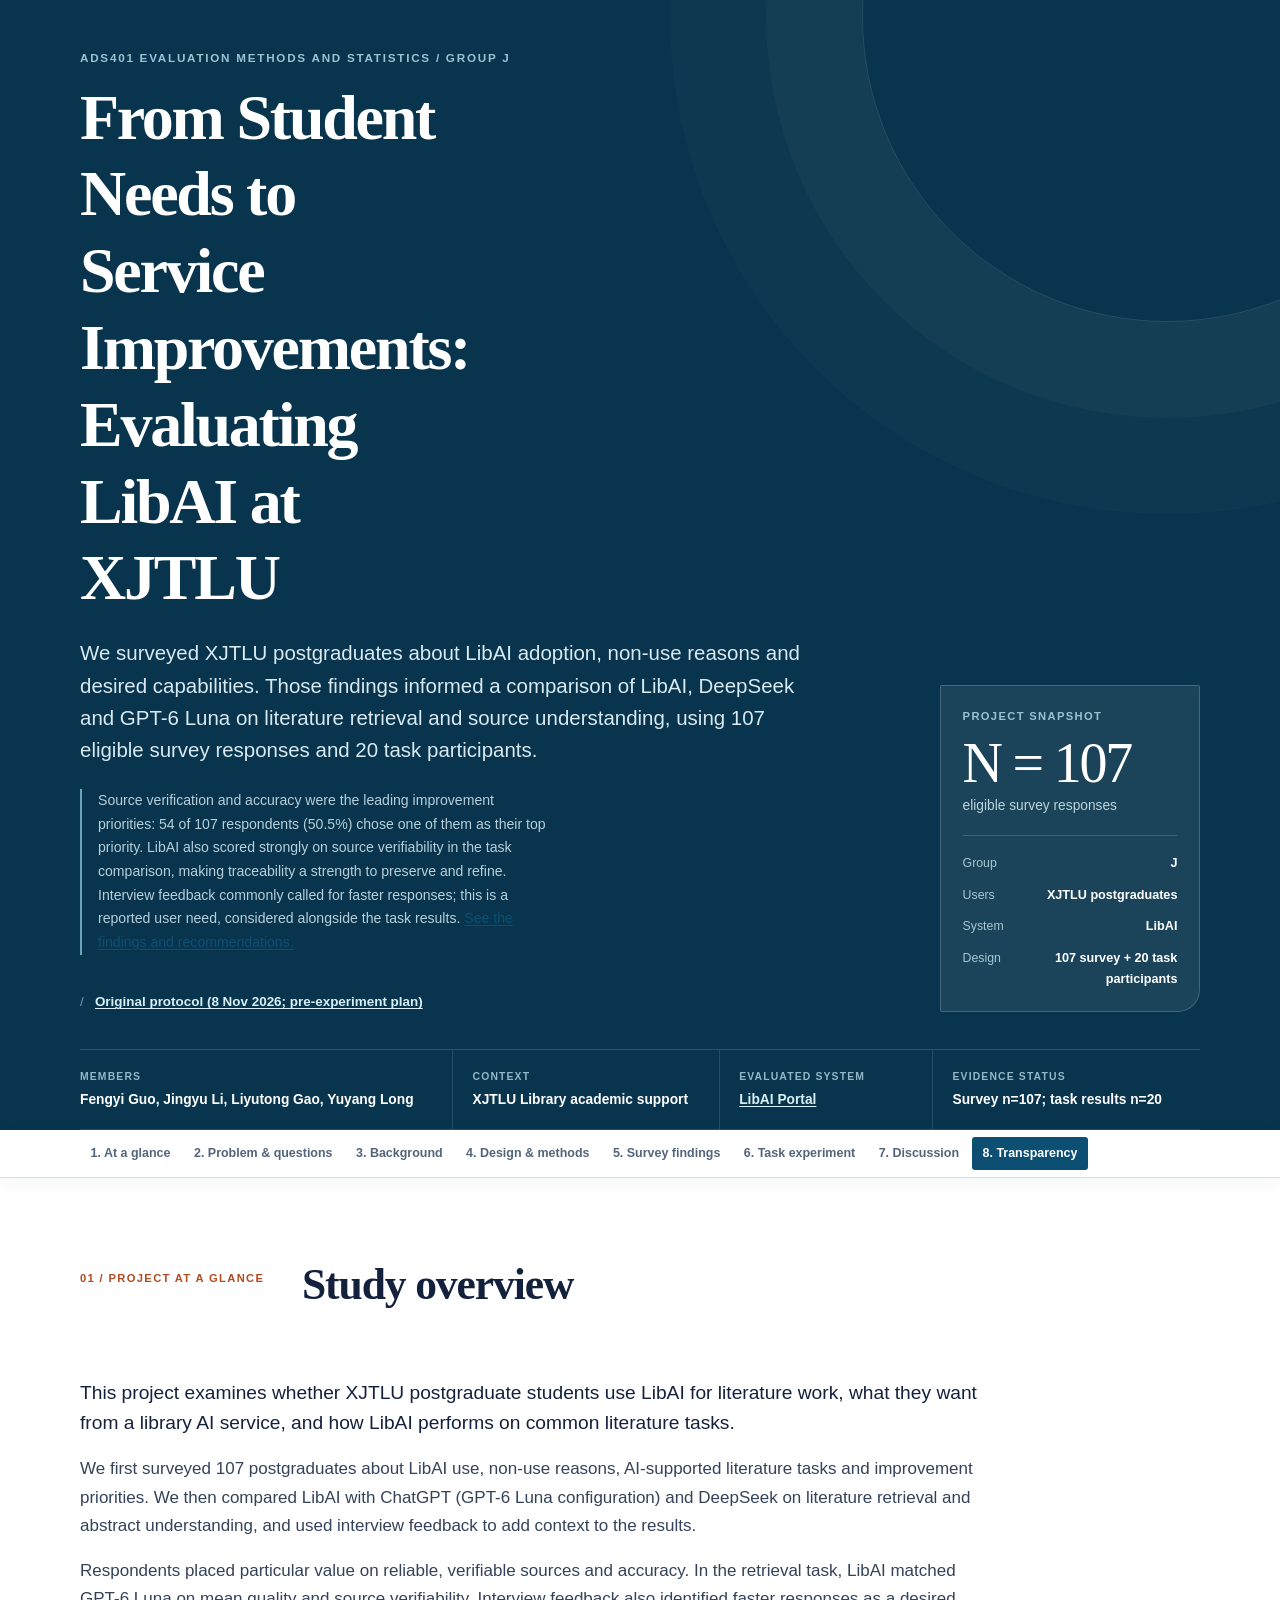
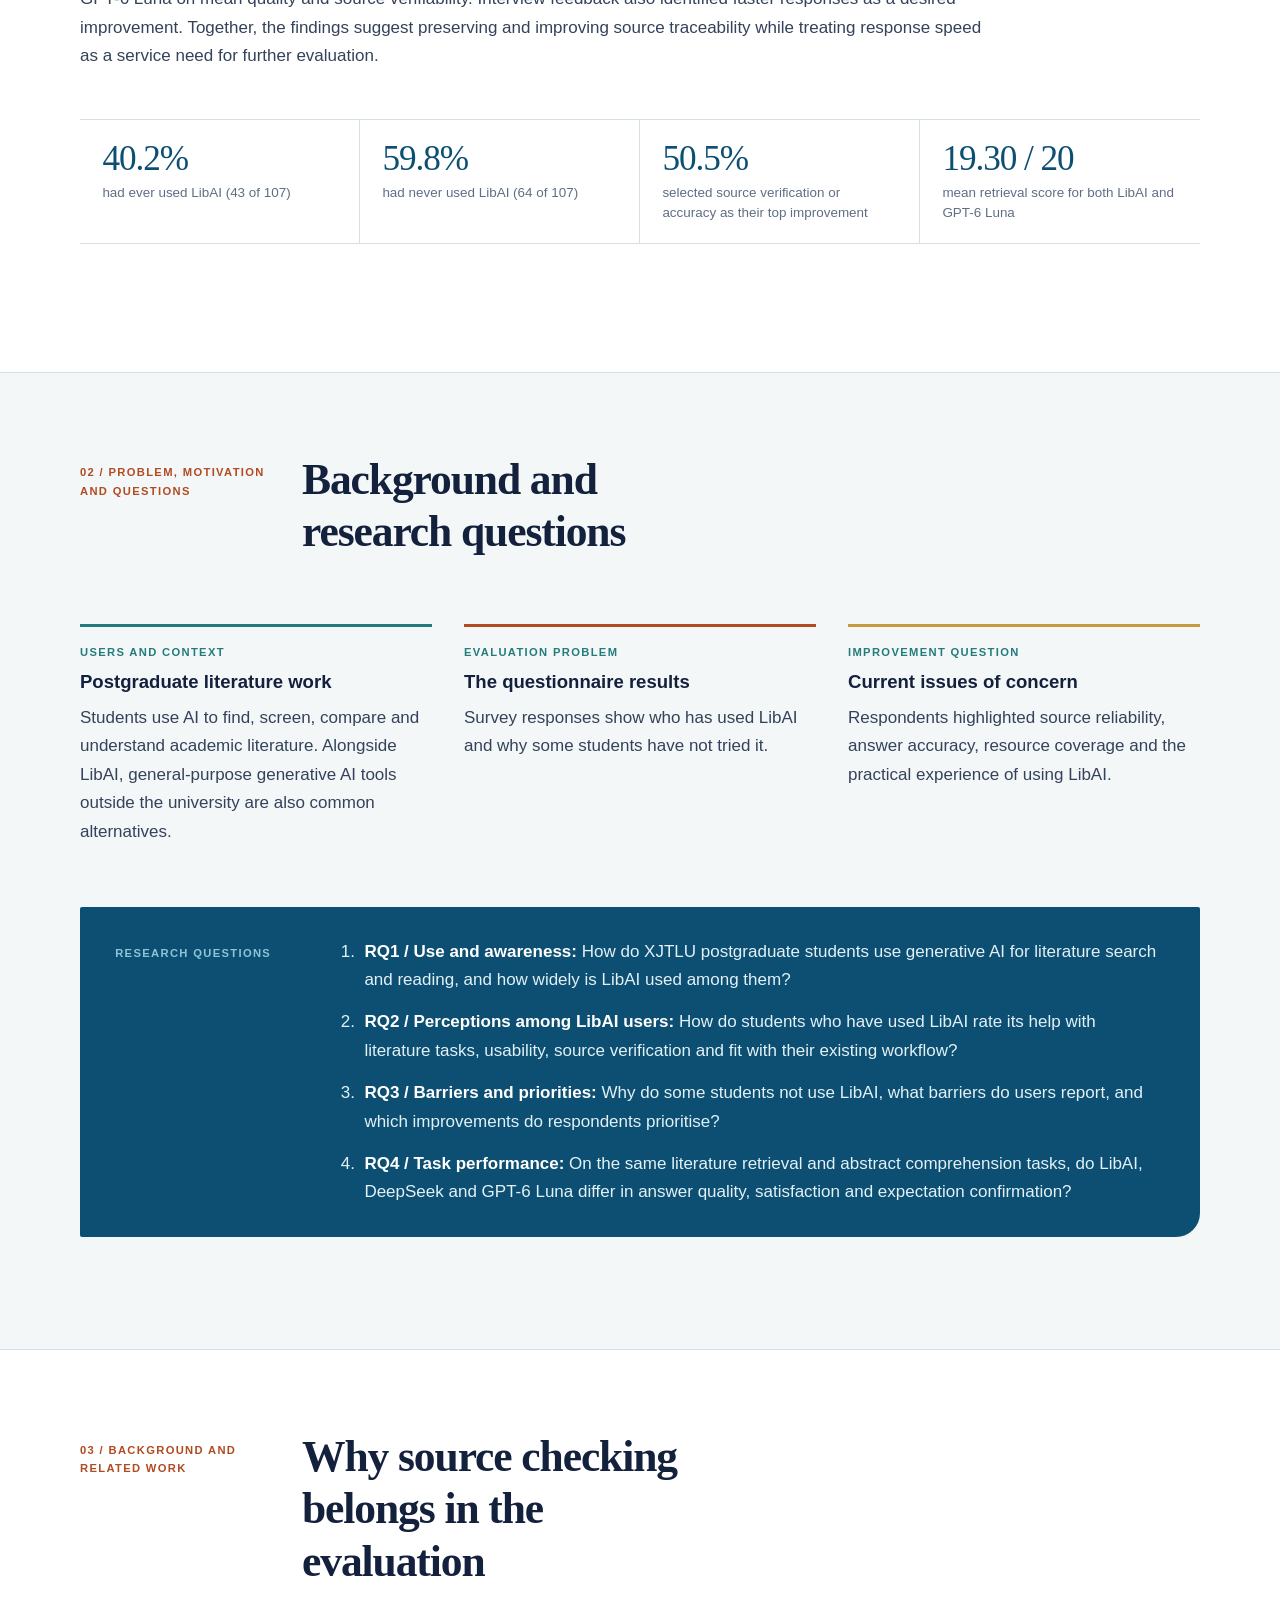
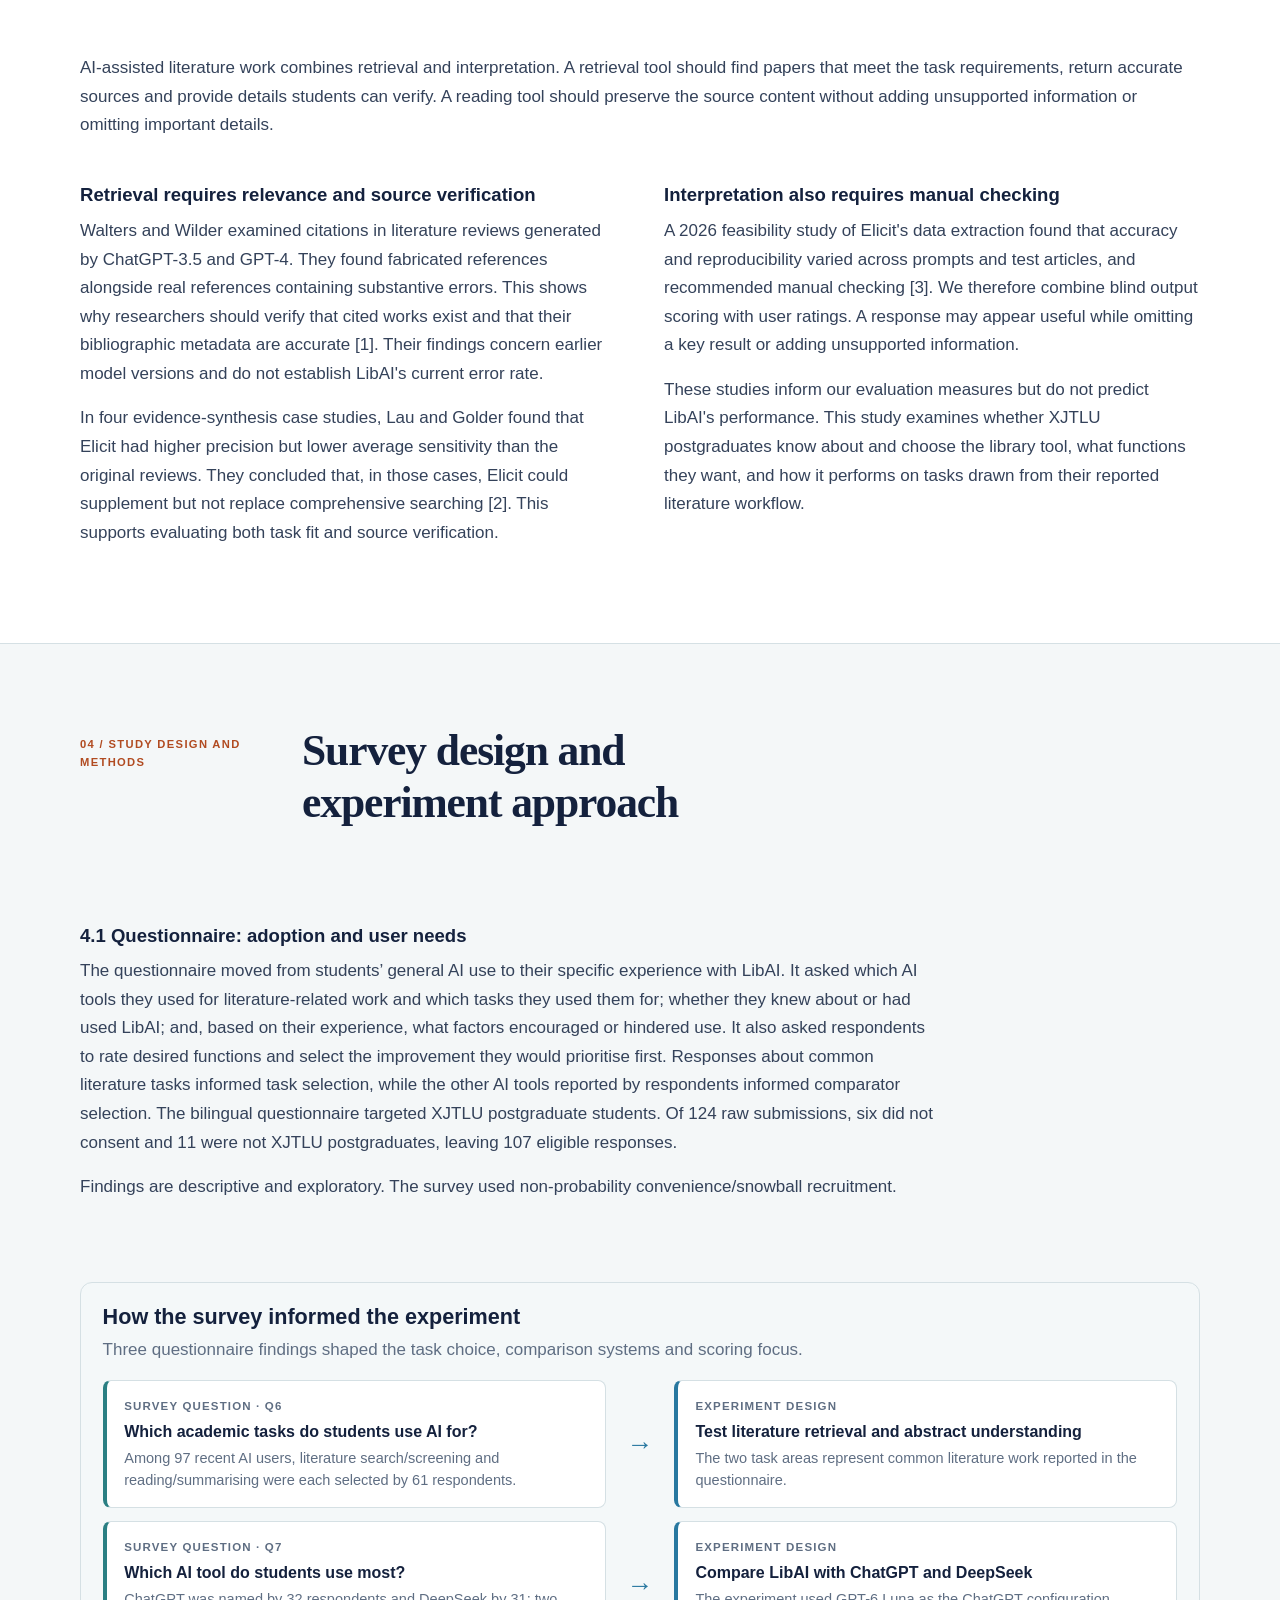
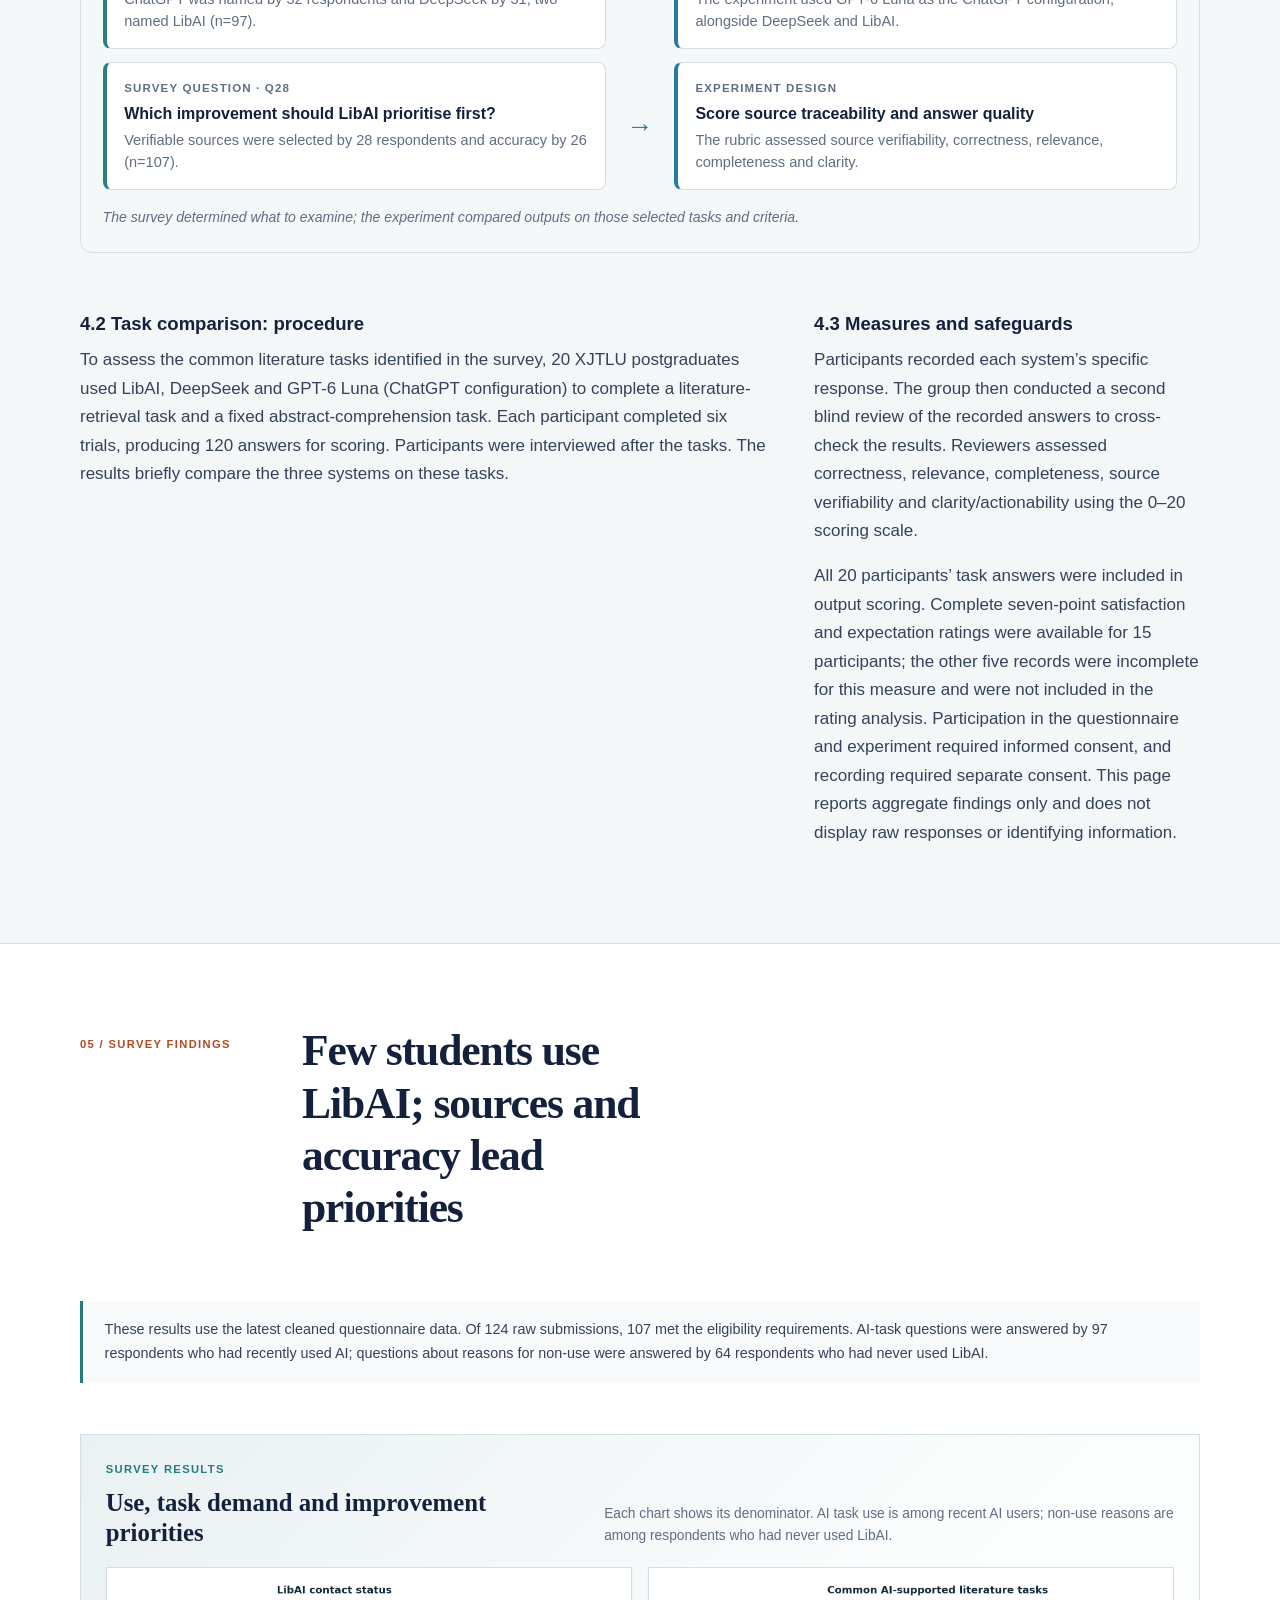
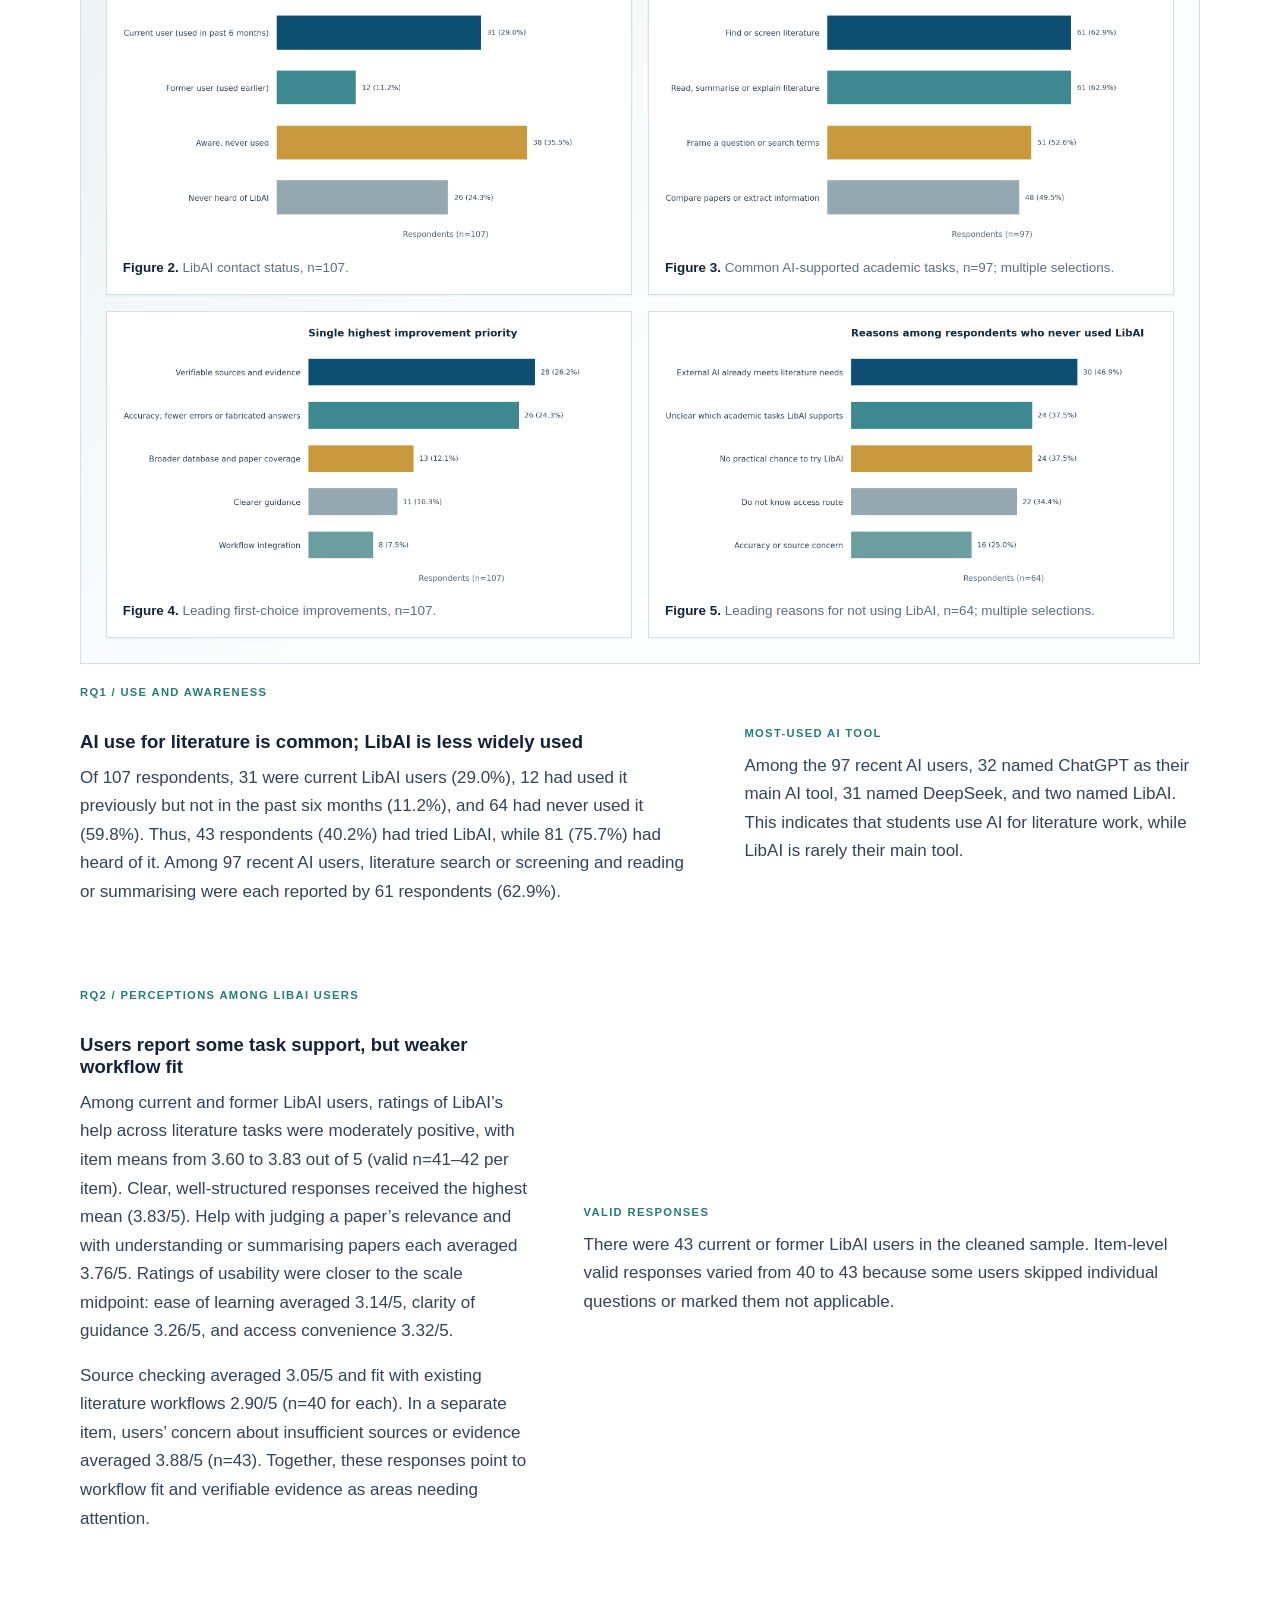
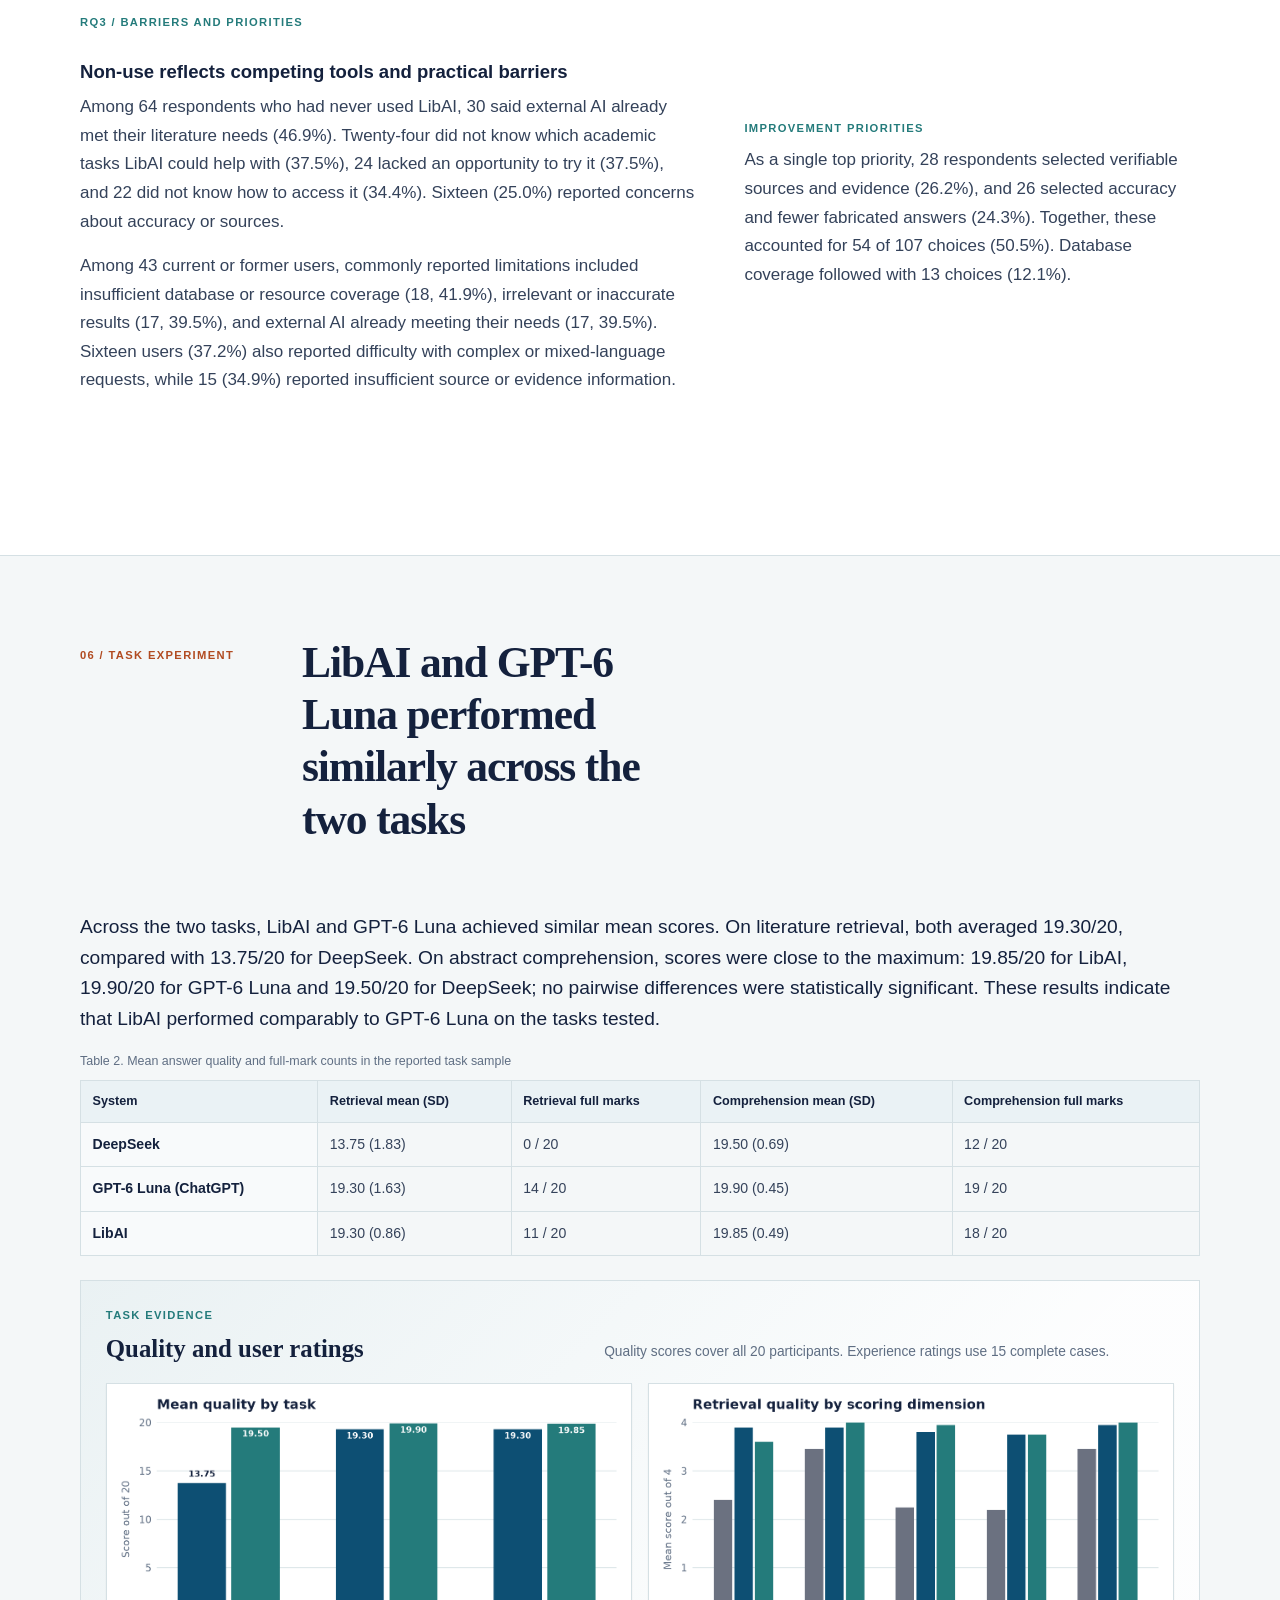
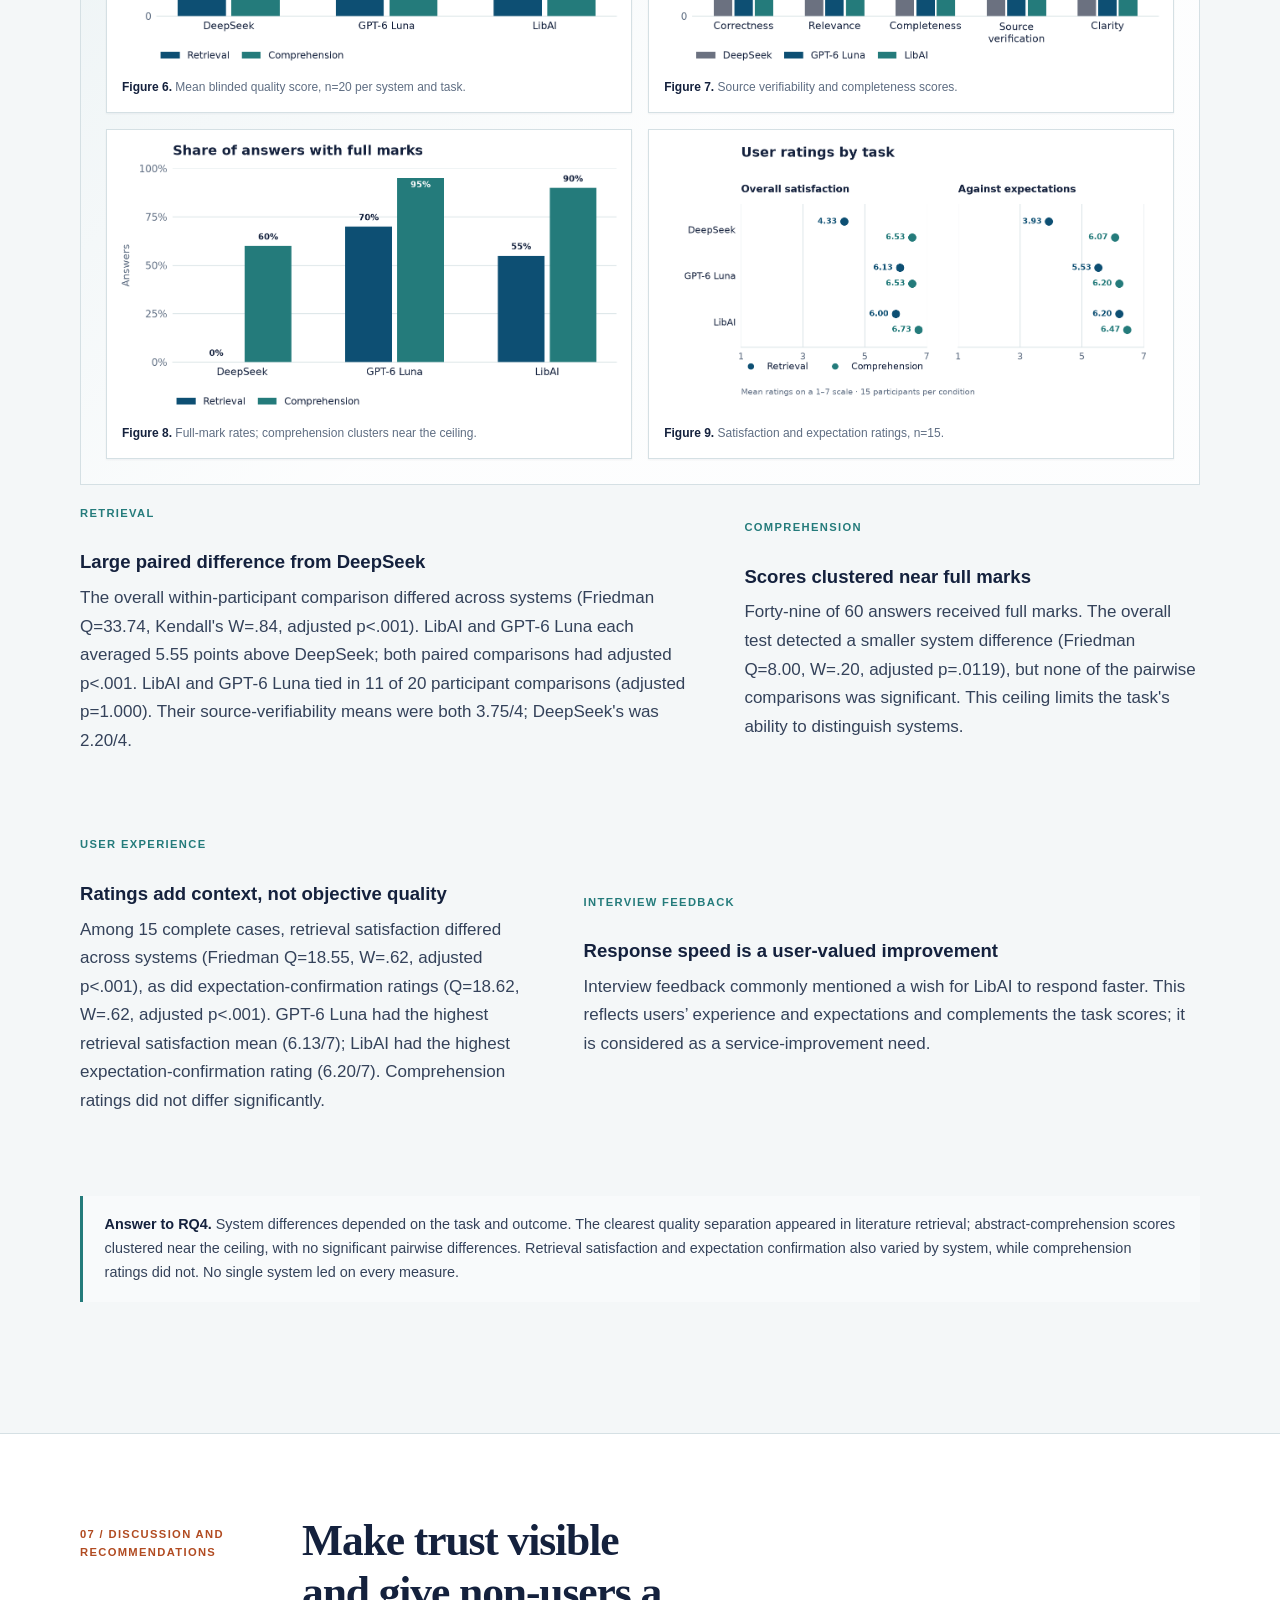
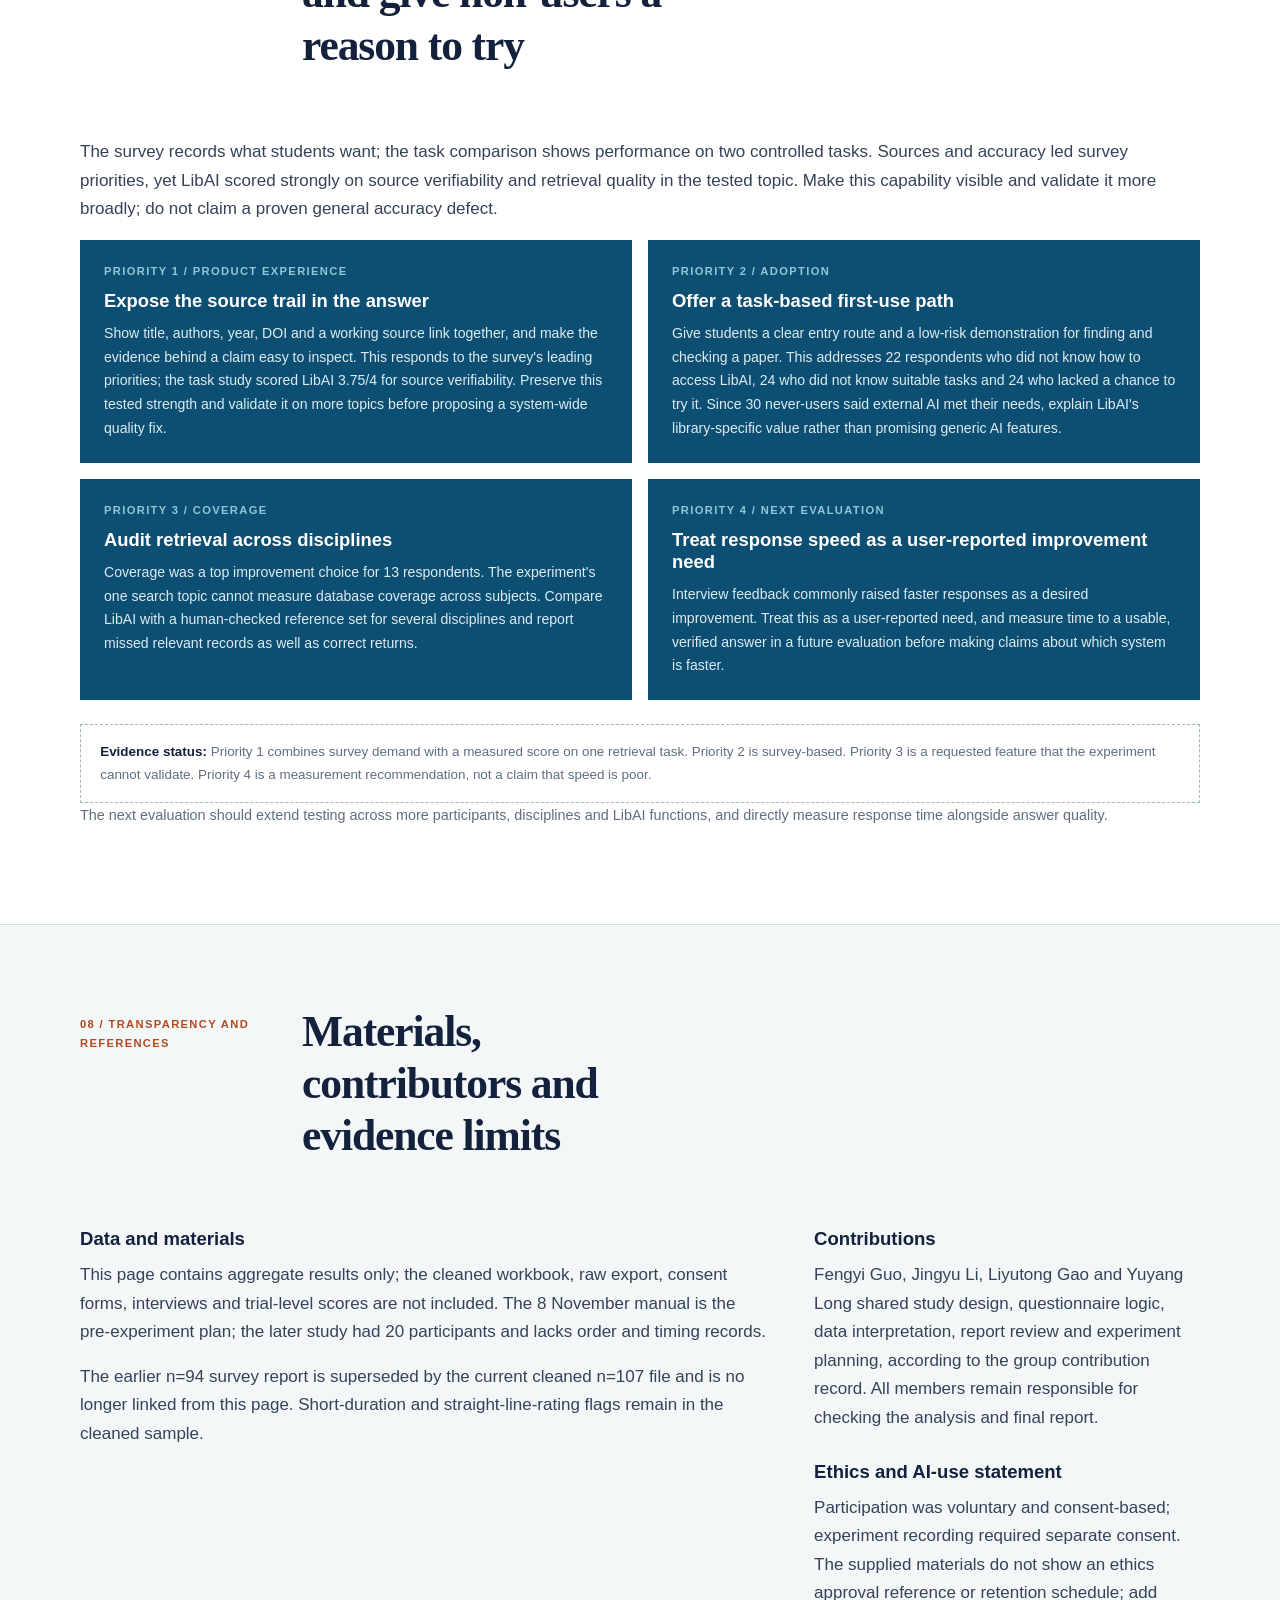
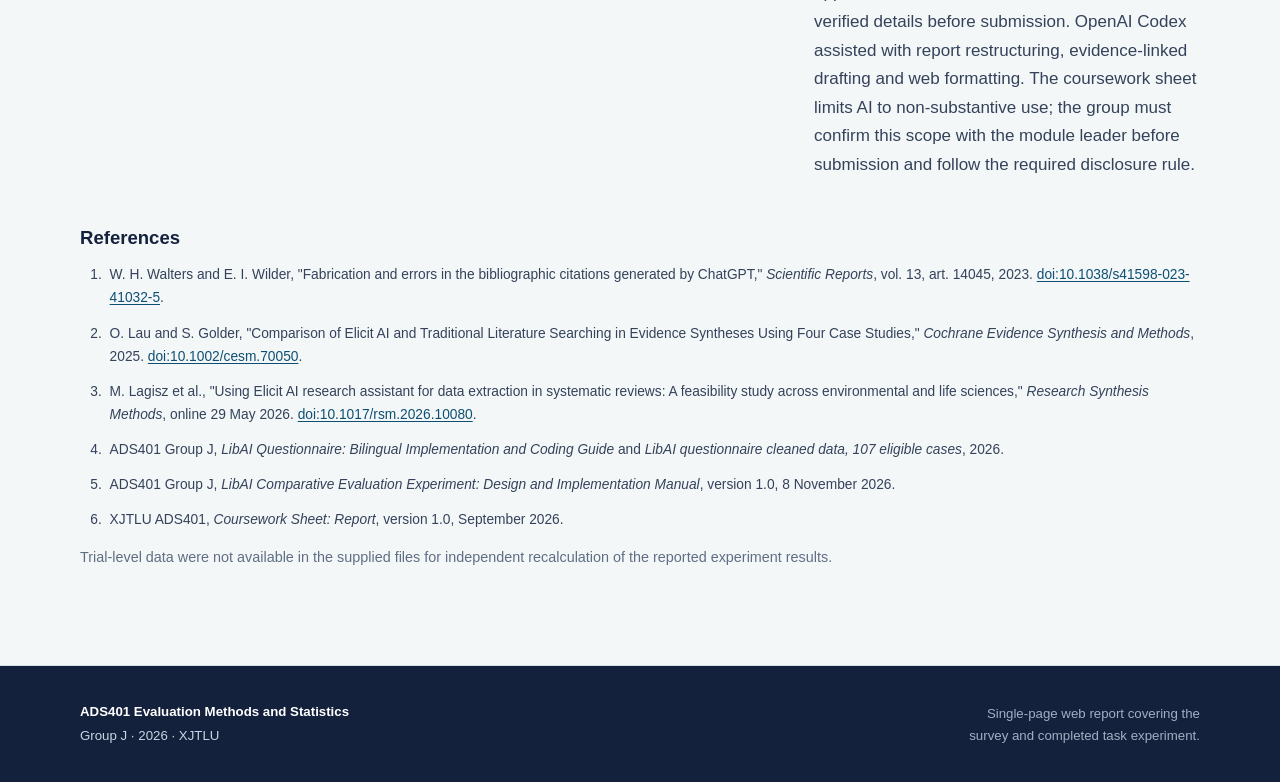
==== commit a1d2cf6f: "Add files via upload" ====
--- a/ADS401_GroupJ_Report.html
+++ b/ADS401_GroupJ_Report.html
@@ -4,7 +4,7 @@
 <head>
 <meta charset="utf-8"/>
 <meta content="width=device-width, initial-scale=1" name="viewport"/>
-<title>Improving LibAI for XJTLU Postgraduate Research | ADS401 Group J</title>
+<title>From Student Needs to Service Improvements: Evaluating LibAI at XJTLU | ADS401 Group J</title>
 <meta content="A survey-led evaluation of LibAI adoption, postgraduate literature needs and a task comparison of LibAI, DeepSeek and GPT-6 Luna." name="description"/>
 <link href="assets/style.css" rel="stylesheet"/>
 </head>
@@ -14,10 +14,9 @@
 <div class="wrap header-inner">
 <div class="header-copy">
 <p class="eyebrow">ADS401 Evaluation Methods and Statistics <span aria-hidden="true">/</span> Group J</p>
-<p class="status-line"><span aria-hidden="true" class="status-dot"></span> Survey analysis complete (n=107) <span class="status-sep">|</span> Task comparison reported (n=20; below target) <span class="status-sep">|</span> Updated 27 November 2026</p>
-<h1>What would make LibAI worth choosing for postgraduate research?</h1>
-<p class="lede">We surveyed XJTLU postgraduates about AI use, LibAI adoption and desired improvements. The reported needs shaped a comparison of LibAI, DeepSeek and GPT-6 Luna on literature search and understanding. The survey includes 107 eligible responses; the task study includes 20 participants and is interpreted as exploratory.</p>
-<p class="header-note">Verifiable sources and accuracy were the leading survey priorities. In the task study, LibAI matched GPT-6 Luna on mean retrieval quality and outscored DeepSeek. No comparable timing data were available, and the experiment sample was below its planned target. <a href="#experiment">See how these findings support bounded recommendations.</a></p>
+<h1>From Student Needs to Service Improvements: Evaluating LibAI at XJTLU</h1>
+<p class="lede">We surveyed XJTLU postgraduates about LibAI adoption, non-use reasons and desired capabilities. Those findings informed a comparison of LibAI, DeepSeek and GPT-6 Luna on literature retrieval and source understanding, using 107 eligible survey responses and 20 task participants.</p>
+<p class="header-note">Source verification and accuracy were the leading improvement priorities: 54 of 107 respondents (50.5%) chose one of them as their top priority. LibAI also scored strongly on source verifiability in the task comparison, making traceability a strength to preserve and refine. Interview feedback commonly called for faster responses; this is a reported user need, considered alongside the task results. <a href="#experiment">See the findings and recommendations.</a></p>
 <p class="download-links"><span aria-hidden="true">/</span><a download="" href="assets/experiment-protocol.pdf">Original protocol (8 Nov 2026; pre-experiment plan)</a></p>
 </div>
 <aside aria-label="Project summary" class="project-badge">
@@ -46,59 +45,56 @@
 </nav>
 <main id="main">
 <section class="section" id="overview"><div class="wrap">
-<div class="section-heading"><p class="section-label">01 / Project at a glance</p><h2>From adoption to practical improvement</h2></div>
-<div class="two-col overview-grid"><div>
-<p class="lead-paragraph">The study asks two linked questions: do XJTLU postgraduates choose LibAI for literature work, and does its performance on common tasks give them a reason to choose it?</p>
-<p>The questionnaire identifies who has tried LibAI, why others have not and which capabilities they want improved. It shows that literature search and reading are common AI tasks. The group then compared LibAI with two alternatives on fixed versions of those tasks.</p>
-<p>The combined evidence points to a practical direction: make LibAI's library value and source trail easy to see, while continuing to validate quality across more topics. The experiment does not support a speed ranking because comparable timing records are missing.</p>
-</div><aside class="card system-card"><p class="card-kicker">Selected system</p><h3>LibAI Portal</h3><p class="system-url"><a href="https://libai.xjtlu.edu.cn/" rel="noopener" target="_blank">libai.xjtlu.edu.cn</a></p><dl class="detail-list"><div><dt>Owner</dt><dd>XJTLU Library</dd></div><div><dt>Survey population</dt><dd>Current XJTLU postgraduate students</dd></div><div><dt>Survey evidence</dt><dd>107 eligible responses</dd></div><div><dt>Task evidence</dt><dd>20 participants; six trials each</dd></div></dl></aside></div>
-<div aria-label="Key survey and task study results" class="evidence-strip" role="group"><div class="evidence-item"><p class="evidence-number">40.2%</p><p>had ever used LibAI (43 of 107)</p></div><div class="evidence-item"><p class="evidence-number">59.8%</p><p>had never used LibAI (64 of 107)</p></div><div class="evidence-item"><p class="evidence-number">50.5%</p><p>chose source verification or accuracy as the top improvement</p></div><div class="evidence-item"><p class="evidence-number">19.30 / 20</p><p>mean retrieval score for both LibAI and GPT-6 Luna</p></div></div>
-<figure class="system-figure"><div aria-label="Survey adoption and needs led to task selection; the task comparison measured output quality; findings shape bounded recommendations." class="system-flow" role="img"><div class="flow-step"><span class="flow-index">1</span><strong>Ask students</strong><span>Measure adoption, non-use reasons and priorities</span></div><div aria-hidden="true" class="flow-arrow">→</div><div class="flow-step"><span class="flow-index">2</span><strong>Choose tasks</strong><span>Use common literature search and reading tasks</span></div><div aria-hidden="true" class="flow-arrow">→</div><div class="flow-step"><span class="flow-index">3</span><strong>Compare outputs</strong><span>Score sources, completeness and faithful summary</span></div><div aria-hidden="true" class="flow-arrow">→</div><div class="flow-step"><span class="flow-index">4</span><strong>Set priorities</strong><span>Separate observed strengths from untested needs</span></div></div><figcaption><strong>Figure 1.</strong> The questionnaire determines which tasks matter; the experiment tests a narrow sample of those tasks; recommendations reflect both sources without stretching either.</figcaption></figure>
+<div class="section-heading"><p class="section-label">01 / Project at a glance</p><h2>Study overview</h2></div>
+<div class="overview-copy">
+<p class="lead-paragraph">This project examines whether XJTLU postgraduate students use LibAI for literature work, what they want from a library AI service, and how LibAI performs on common literature tasks.</p>
+<p>We first surveyed 107 postgraduates about LibAI use, non-use reasons, AI-supported literature tasks and improvement priorities. We then compared LibAI with ChatGPT (GPT-6 Luna configuration) and DeepSeek on literature retrieval and abstract understanding, and used interview feedback to add context to the results.</p>
+<p>Respondents placed particular value on reliable, verifiable sources and accuracy. In the retrieval task, LibAI matched GPT-6 Luna on mean quality and source verifiability. Interview feedback also identified faster responses as a desired improvement. Together, the findings suggest preserving and improving source traceability while treating response speed as a service need for further evaluation.</p>
+</div>
+<div aria-label="Key survey and task study results" class="evidence-strip" role="group"><div class="evidence-item"><p class="evidence-number">40.2%</p><p>had ever used LibAI (43 of 107)</p></div><div class="evidence-item"><p class="evidence-number">59.8%</p><p>had never used LibAI (64 of 107)</p></div><div class="evidence-item"><p class="evidence-number">50.5%</p><p>selected source verification or accuracy as their top improvement</p></div><div class="evidence-item"><p class="evidence-number">19.30 / 20</p><p>mean retrieval score for both LibAI and GPT-6 Luna</p></div></div>
 </div></section>
 <section class="section alt" id="problem"><div class="wrap">
-<div class="section-heading"><p class="section-label">02 / Problem, motivation and questions</p><h2>Adoption and task quality are different problems</h2></div>
-<div class="three-col problem-grid"><article><p class="card-kicker">Users and context</p><h3>Postgraduate literature work</h3><p>Students use AI to find, screen, compare and understand academic literature. LibAI is the library's option in this workflow, alongside general-purpose tools.</p></article><article><p class="card-kicker">Evaluation problem</p><h3>Who chooses LibAI, and why?</h3><p>Non-use may reflect low awareness, no clear use case, a lack of trial opportunity, or satisfaction with another tool. Current use alone cannot explain these routes.</p></article><article><p class="card-kicker">Improvement question</p><h3>Which capability deserves work first?</h3><p>Students named sources and accuracy as their leading priorities. A controlled task comparison tests whether these concerns appear in actual outputs.</p></article></div>
-<div class="callout"><p class="card-kicker">Research questions</p><ol><li><strong>RQ1 - Adoption:</strong> How many surveyed XJTLU postgraduates are current users, former users, aware non-users or unaware non-users, and what reasons do they report?</li><li><strong>RQ2 - Needs:</strong> Which improvements do respondents prioritise, and what barriers appear among people who have never used LibAI?</li><li><strong>RQ3 - Task performance:</strong> On fixed literature search and understanding tasks, how do LibAI, DeepSeek and GPT-6 Luna compare in answer quality and post-task experience?</li><li><strong>RQ4 - Action:</strong> Which recommendations are supported by both the survey and task study, and which still need testing?</li></ol></div>
-<h3>What the evidence can support</h3><p>The questionnaire is a cross-sectional self-report from 107 eligible respondents, not a probability sample or system-log record. The task study compares 20 people on two fixed tasks and fell below the protocol target of 24-30. It can compare these tested conditions, but cannot establish university-wide preference, long-term adoption or performance across disciplines. No comparable timing data were available, so speed-related hypotheses cannot be tested.</p>
+<div class="section-heading"><p class="section-label">02 / Problem, motivation and questions</p><h2>Background and research questions</h2></div>
+<div class="three-col problem-grid"><article><p class="card-kicker">Users and context</p><h3>Postgraduate literature work</h3><p>Students use AI to find, screen, compare and understand academic literature. Alongside LibAI, general-purpose generative AI tools outside the university are also common alternatives.</p></article><article><p class="card-kicker">Evaluation problem</p><h3>The questionnaire results</h3><p>Survey responses show who has used LibAI and why some students have not tried it.</p></article><article><p class="card-kicker">Improvement question</p><h3>Current issues of concern</h3><p>Respondents highlighted source reliability, answer accuracy, resource coverage and the practical experience of using LibAI.</p></article></div>
+<div class="callout"><p class="card-kicker">Research questions</p><ol><li><strong>RQ1 / Use and awareness:</strong> How do XJTLU postgraduate students use generative AI for literature search and reading, and how widely is LibAI used among them?</li><li><strong>RQ2 / Perceptions among LibAI users:</strong> How do students who have used LibAI rate its help with literature tasks, usability, source verification and fit with their existing workflow?</li><li><strong>RQ3 / Barriers and priorities:</strong> Why do some students not use LibAI, what barriers do users report, and which improvements do respondents prioritise?</li><li><strong>RQ4 / Task performance:</strong> On the same literature retrieval and abstract comprehension tasks, do LibAI, DeepSeek and GPT-6 Luna differ in answer quality, satisfaction and expectation confirmation?</li></ol></div>
 </div></section>
 <section class="section" id="background"><div class="wrap">
 <div class="section-heading"><p class="section-label">03 / Background and related work</p><h2>Why source checking belongs in the evaluation</h2></div>
-<p>AI-supported literature work combines retrieval and interpretation. A search tool must find papers that meet the request and return metadata a student can verify. A reading tool must preserve what the source says, including its numbers and limitations. Satisfaction alone cannot establish either form of correctness.</p>
-<div class="narrative-columns"><div><h3>Retrieval needs relevance and verification</h3><p>Walters and Wilder evaluated citations in literature reviews generated by ChatGPT-3.5 and GPT-4. They found fabricated citations and substantive errors among real citations, demonstrating why citation existence and metadata should be checked directly [1]. Their results concern earlier model versions, not LibAI's current error rate.</p><p>Across four evidence-synthesis case studies, Lau and Golder found Elicit had higher precision but lower average sensitivity than the original reviews. They concluded it could supplement, but not replace, comprehensive searching in those cases [2]. This supports measuring both task fit and source verification.</p></div><div><h3>Interpretation needs human validation</h3><p>A 2026 feasibility study of Elicit data extraction found accuracy and reproducibility varied across prompts and test articles, and recommended human validation [3]. We therefore pair blinded output scoring with user ratings: a response may feel useful while omitting a key result or adding unsupported information.</p><p>These studies motivate our measures; they do not predict LibAI performance. The local gap is whether XJTLU postgraduates know and choose the library tool, what they want it to do, and how it performs on tasks drawn from their reported workflow.</p></div></div>
-<div class="evidence-note"><strong>Evaluation rationale.</strong> The survey identifies local priorities; the task study evaluates source correctness and faithful summarisation; interviews add context. Recommendations stay within those measured boundaries.</div>
+<p>AI-assisted literature work combines retrieval and interpretation. A retrieval tool should find papers that meet the task requirements, return accurate sources and provide details students can verify. A reading tool should preserve the source content without adding unsupported information or omitting important details.</p>
+<div class="narrative-columns"><div><h3>Retrieval requires relevance and source verification</h3><p>Walters and Wilder examined citations in literature reviews generated by ChatGPT-3.5 and GPT-4. They found fabricated references alongside real references containing substantive errors. This shows why researchers should verify that cited works exist and that their bibliographic metadata are accurate [1]. Their findings concern earlier model versions and do not establish LibAI's current error rate.</p><p>In four evidence-synthesis case studies, Lau and Golder found that Elicit had higher precision but lower average sensitivity than the original reviews. They concluded that, in those cases, Elicit could supplement but not replace comprehensive searching [2]. This supports evaluating both task fit and source verification.</p></div><div><h3>Interpretation also requires manual checking</h3><p>A 2026 feasibility study of Elicit's data extraction found that accuracy and reproducibility varied across prompts and test articles, and recommended manual checking [3]. We therefore combine blind output scoring with user ratings. A response may appear useful while omitting a key result or adding unsupported information.</p><p>These studies inform our evaluation measures but do not predict LibAI's performance. This study examines whether XJTLU postgraduates know about and choose the library tool, what functions they want, and how it performs on tasks drawn from their reported literature workflow.</p></div></div>
+
 </div></section>
 <section class="section alt" id="methods"><div class="wrap">
-<div class="section-heading"><p class="section-label">04 / Study design and methods</p><h2>The questionnaire sets the experiment's scope</h2></div>
-<div class="finding-block single"><div><h3>4.1 Questionnaire: adoption and user needs</h3><p>The bilingual questionnaire targeted adults enrolled as XJTLU postgraduates. Branching covered recent AI tasks, LibAI contact and experience, barriers, non-use reasons and improvement priorities. Of 124 raw submissions, six did not consent and 11 were not XJTLU postgraduates, leaving 107 eligible cases.</p><p>The cleaned file retains nine responses under 120 seconds and 11 identical ratings across all nine improvement items as quality flags, not automatic exclusions. Findings are therefore descriptive and exploratory. The survey used non-probability convenience/snowball recruitment; results do not estimate all XJTLU postgraduates.</p></div></div>
-<div class="table-wrap"><table><caption>Table 1. How questionnaire findings led to experiment decisions</caption><thead><tr><th>Survey evidence</th><th>Design decision</th><th>What the experiment tests</th></tr></thead><tbody><tr><th scope="row">Search/screen and read/summarise were each selected by 61 recent AI users</th><td>Use literature retrieval and source understanding as task types</td><td>Task quality, completeness, source verification and faithful extraction</td></tr><tr><th scope="row">DeepSeek (31) and ChatGPT (32) were the most-used AI tools; two named LibAI</th><td>Compare LibAI with alternatives students already encounter</td><td>Within-person differences under the same prompts</td></tr><tr><th scope="row">Verifiable sources and accuracy led improvement choices</th><td>Do not rely on satisfaction as the quality measure</td><td>Blind scoring of correctness, relevance, completeness, traceability and clarity</td></tr><tr><th scope="row">Non-users reported unclear use cases and limited trial opportunity</th><td>Include users and non-users; ask why they chose a system</td><td>Interviews add context; the tasks do not test onboarding</td></tr></tbody></table></div>
-<div class="two-col"><div><h3>4.2 Task comparison: reported results</h3><p>The protocol specified a 3 x 2 within-participant design. In the later report, 20 XJTLU postgraduates completed six trials each: LibAI, DeepSeek and GPT-6 Luna (ChatGPT configuration) on a retrieval task and a fixed abstract-understanding task. This produced 120 scored answers. The tasks followed the two most common AI-supported literature task types in the survey.</p><p>The protocol target was 24-30 participants, with at least 24 complete sessions. The completed n=20 was below target. The protocol planned balanced system and task order, but participant-level order was not recorded, so order effects cannot be ruled out.</p></div><div><h3>4.3 Measures and safeguards</h3><p>Answers were scored for correctness, relevance, completeness, source verifiability and clarity/actionability on a 0-20 total scale. Two scoring batches used only 0, 2 and 4 per dimension; two also used 1 and 3. Each scorer covered a different batch, so scorer and batch effects cannot be separated.</p><p>Fifteen participants had complete seven-point satisfaction and expectation ratings. Interview material included both records and structured summaries. Comparable timing data were unavailable, so time-to-useful-answer claims are not reported. Questionnaire and experiment consent were required; recording had separate consent. The public page contains aggregate findings only.</p></div></div>
-<div class="callout"><p class="card-kicker">Measurement boundary</p><ol><li>Survey frequency and task selections are self-reported, not usage logs.</li><li>Survey priorities describe what respondents want, not verified system defects.</li><li>Task scores describe two prompts and tested system versions, not all LibAI use.</li><li>No timing data means this study cannot say which system was faster.</li></ol></div>
+<div class="section-heading"><p class="section-label">04 / Study design and methods</p><h2>Survey design and experiment approach</h2></div>
+<div class="finding-block single"><div><h3>4.1 Questionnaire: adoption and user needs</h3><p>The questionnaire moved from students’ general AI use to their specific experience with LibAI. It asked which AI tools they used for literature-related work and which tasks they used them for; whether they knew about or had used LibAI; and, based on their experience, what factors encouraged or hindered use. It also asked respondents to rate desired functions and select the improvement they would prioritise first. Responses about common literature tasks informed task selection, while the other AI tools reported by respondents informed comparator selection. The bilingual questionnaire targeted XJTLU postgraduate students. Of 124 raw submissions, six did not consent and 11 were not XJTLU postgraduates, leaving 107 eligible responses.</p><p>Findings are descriptive and exploratory. The survey used non-probability convenience/snowball recruitment.</p></div></div>
+<div class="survey-experiment-map"><h3>How the survey informed the experiment</h3><p class="map-intro">Three questionnaire findings shaped the task choice, comparison systems and scoring focus.</p><div class="map-row"><div class="map-survey"><p class="map-label">Survey question · Q6</p><h4>Which academic tasks do students use AI for?</h4><p>Among 97 recent AI users, literature search/screening and reading/summarising were each selected by 61 respondents.</p></div><div class="map-arrow" aria-hidden="true">→</div><div class="map-experiment"><p class="map-label">Experiment design</p><h4>Test literature retrieval and abstract understanding</h4><p>The two task areas represent common literature work reported in the questionnaire.</p></div></div><div class="map-row"><div class="map-survey"><p class="map-label">Survey question · Q7</p><h4>Which AI tool do students use most?</h4><p>ChatGPT was named by 32 respondents and DeepSeek by 31; two named LibAI (n=97).</p></div><div class="map-arrow" aria-hidden="true">→</div><div class="map-experiment"><p class="map-label">Experiment design</p><h4>Compare LibAI with ChatGPT and DeepSeek</h4><p>The experiment used GPT-6 Luna as the ChatGPT configuration, alongside DeepSeek and LibAI.</p></div></div><div class="map-row"><div class="map-survey"><p class="map-label">Survey question · Q28</p><h4>Which improvement should LibAI prioritise first?</h4><p>Verifiable sources were selected by 28 respondents and accuracy by 26 (n=107).</p></div><div class="map-arrow" aria-hidden="true">→</div><div class="map-experiment"><p class="map-label">Experiment design</p><h4>Score source traceability and answer quality</h4><p>The rubric assessed source verifiability, correctness, relevance, completeness and clarity.</p></div></div><p class="map-caption">The survey determined what to examine; the experiment compared outputs on those selected tasks and criteria.</p></div>
+<div class="two-col"><div><h3>4.2 Task comparison: procedure</h3><p>To assess the common literature tasks identified in the survey, 20 XJTLU postgraduates used LibAI, DeepSeek and GPT-6 Luna (ChatGPT configuration) to complete a literature-retrieval task and a fixed abstract-comprehension task. Each participant completed six trials, producing 120 answers for scoring. Participants were interviewed after the tasks. The results briefly compare the three systems on these tasks.</p></div><div><h3>4.3 Measures and safeguards</h3><p>Participants recorded each system’s specific response. The group then conducted a second blind review of the recorded answers to cross-check the results. Reviewers assessed correctness, relevance, completeness, source verifiability and clarity/actionability using the 0–20 scoring scale. </p><p>All 20 participants’ task answers were included in output scoring. Complete seven-point satisfaction and expectation ratings were available for 15 participants; the other five records were incomplete for this measure and were not included in the rating analysis. Participation in the questionnaire and experiment required informed consent, and recording required separate consent. This page reports aggregate findings only and does not display raw responses or identifying information.</p></div></div>
 </div></section>
 <section class="section" id="findings"><div class="wrap">
-<div class="section-heading"><p class="section-label">05 / Survey findings</p><h2>Use is limited; source evidence leads requested improvements</h2></div>
-<p class="evidence-note">Results use the latest cleaned questionnaire file: 107 eligible respondents from 124 raw records. The AI task questions were routed to the 97 respondents with recent AI use; non-use reasons apply to 64 never-users. This report does not carry forward the earlier n=94 analysis, which used a different logical-conflict exclusion rule.</p>
-<div class="chart-overview"><div class="chart-overview-head"><div><p class="mini-label">Four views of the survey</p><h3>Adoption, task demand and requested changes</h3></div><p>Each chart names its denominator. AI task use is among recent AI users; non-use reasons are among respondents who had never used LibAI.</p></div><div class="data-chart-grid"><figure class="data-chart"><img alt="LibAI status among 107 respondents: 31 current users, 12 former users, 38 aware non-users and 26 unaware non-users." src="assets/analysis-charts/adoption-n107.png"/><figcaption><strong>Figure 2.</strong> LibAI contact status, n=107.</figcaption></figure><figure class="data-chart"><img alt="Among 97 recent AI users, 61 used AI for literature search or screening and 61 for reading or summarising; 51 framed a research question and 48 compared papers or extracted information." src="assets/analysis-charts/tasks-n107.png"/><figcaption><strong>Figure 3.</strong> Common AI-supported academic tasks, n=97; multiple selections.</figcaption></figure><figure class="data-chart"><img alt="Top improvement choices: verifiable sources 28, accuracy 26, coverage 13, guidance 11 and workflow integration 8 of 107." src="assets/analysis-charts/priorities-n107.png"/><figcaption><strong>Figure 4.</strong> Five leading options among nine possible top choices, n=107.</figcaption></figure><figure class="data-chart"><img alt="Among 64 never-users, 30 said external AI met their needs, 24 did not know suitable tasks, 24 lacked a trial opportunity, 22 did not know access and 16 had accuracy or source concerns." src="assets/analysis-charts/nonusers-n107.png"/><figcaption><strong>Figure 5.</strong> Five most selected non-use reasons, n=64; multiple selections.</figcaption></figure></div></div>
-<div class="finding-block"><div><p class="mini-label">RQ1 / Adoption</p><h3>Four contact states reveal different routes to non-use</h3><p>Forty-three respondents had ever used LibAI: 31 had used it within the previous six months (29.0% of the sample), and 12 had used it earlier (11.2%). The other 64 had never used it (59.8%). Among these never-users, 38 had heard of LibAI and 26 had not. Overall, 81 respondents (75.7%) had heard of it. Awareness is not the only adoption barrier.</p><p>Among 97 respondents who had used AI recently, literature search/screening and reading/summarising were each selected by 61 people (62.9%). These are general AI-task reports, not LibAI-specific performance claims; they justify the experiment's task choice.</p></div><div class="finding-aside"><p class="mini-label">Main AI tool</p><p>Among the 97 recent AI users, 32 named ChatGPT, 31 DeepSeek and two LibAI as their most-used AI. The comparators reflect reported alternatives, while LibAI was rarely the default.</p></div></div>
-<div class="finding-block reverse"><div><p class="mini-label">RQ2 / Improvement priorities</p><h3>Sources and accuracy account for half of first choices</h3><p>Twenty-eight respondents selected verifiable sources and evidence as their single top improvement (26.2%); 26 selected accuracy and fewer fabricated answers (24.3%). Together they account for 54 of 107 choices (50.5%). Database coverage followed with 13 choices (12.1%), then clearer guidance with 11 (10.3%). Speed and stability were selected by six respondents (5.6%).</p><p>This forced top choice is separate from the item-by-item importance ratings. It identifies what respondents would prioritise first; it does not establish that LibAI currently fails on those features.</p></div><div class="finding-aside"><p class="mini-label">RQ1 / Non-use reasons</p><p>Among 64 never-users, 30 said external AI already met their literature needs (46.9%). Twenty-four did not know suitable academic tasks (37.5%), 24 lacked a practical chance to try it (37.5%), and 22 did not know how to access it (34.4%). Respondents could select several reasons.</p></div></div>
-<p class="small muted">The survey describes this sample's awareness, reported behaviour and preferences. It does not measure output accuracy or prove why an individual continues or stops using LibAI.</p>
+<div class="section-heading"><p class="section-label">05 / Survey findings</p><h2>Few students use LibAI; sources and accuracy lead priorities</h2></div>
+<p class="evidence-note">These results use the latest cleaned questionnaire data. Of 124 raw submissions, 107 met the eligibility requirements. AI-task questions were answered by 97 respondents who had recently used AI; questions about reasons for non-use were answered by 64 respondents who had never used LibAI.</p>
+<div class="chart-overview"><div class="chart-overview-head"><div><p class="mini-label">Survey results</p><h3>Use, task demand and improvement priorities</h3></div><p>Each chart shows its denominator. AI task use is among recent AI users; non-use reasons are among respondents who had never used LibAI.</p></div><div class="data-chart-grid"><figure class="data-chart"><img alt="LibAI status among 107 respondents: 31 current users, 12 former users, 38 aware non-users and 26 unaware non-users." src="assets/analysis-charts/adoption-n107.png"/><figcaption><strong>Figure 2.</strong> LibAI contact status, n=107.</figcaption></figure><figure class="data-chart"><img alt="Among 97 recent AI users, 61 used AI for literature search or screening and 61 for reading or summarising; 51 framed a research question and 48 compared papers or extracted information." src="assets/analysis-charts/tasks-n107.png"/><figcaption><strong>Figure 3.</strong> Common AI-supported academic tasks, n=97; multiple selections.</figcaption></figure><figure class="data-chart"><img alt="Top improvement choices: verifiable sources 28, accuracy 26, coverage 13, guidance 11 and workflow integration 8 of 107." src="assets/analysis-charts/priorities-n107.png"/><figcaption><strong>Figure 4.</strong> Leading first-choice improvements, n=107.</figcaption></figure><figure class="data-chart"><img alt="Among 64 never-users, 30 said external AI met their needs, 24 did not know suitable tasks, 24 lacked a trial opportunity, 22 did not know access and 16 had accuracy or source concerns." src="assets/analysis-charts/nonusers-n107.png"/><figcaption><strong>Figure 5.</strong> Leading reasons for not using LibAI, n=64; multiple selections.</figcaption></figure></div></div>
+<div class="finding-block"><div><p class="mini-label">RQ1 / Use and awareness</p><h3>AI use for literature is common; LibAI is less widely used</h3><p>Of 107 respondents, 31 were current LibAI users (29.0%), 12 had used it previously but not in the past six months (11.2%), and 64 had never used it (59.8%). Thus, 43 respondents (40.2%) had tried LibAI, while 81 (75.7%) had heard of it. Among 97 recent AI users, literature search or screening and reading or summarising were each reported by 61 respondents (62.9%).</p></div><div class="finding-aside"><p class="mini-label">Most-used AI tool</p><p>Among the 97 recent AI users, 32 named ChatGPT as their main AI tool, 31 named DeepSeek, and two named LibAI. This indicates that students use AI for literature work, while LibAI is rarely their main tool.</p></div></div>
+<div class="finding-block reverse"><div><p class="mini-label">RQ2 / Perceptions among LibAI users</p><h3>Users report some task support, but weaker workflow fit</h3><p>Among current and former LibAI users, ratings of LibAI’s help across literature tasks were moderately positive, with item means from 3.60 to 3.83 out of 5 (valid n=41–42 per item). Clear, well-structured responses received the highest mean (3.83/5). Help with judging a paper’s relevance and with understanding or summarising papers each averaged 3.76/5. Ratings of usability were closer to the scale midpoint: ease of learning averaged 3.14/5, clarity of guidance 3.26/5, and access convenience 3.32/5.</p><p>Source checking averaged 3.05/5 and fit with existing literature workflows 2.90/5 (n=40 for each). In a separate item, users’ concern about insufficient sources or evidence averaged 3.88/5 (n=43). Together, these responses point to workflow fit and verifiable evidence as areas needing attention.</p></div><div class="finding-aside"><p class="mini-label">Valid responses</p><p>There were 43 current or former LibAI users in the cleaned sample. Item-level valid responses varied from 40 to 43 because some users skipped individual questions or marked them not applicable.</p></div></div>
+<div class="finding-block"><div><p class="mini-label">RQ3 / Barriers and priorities</p><h3>Non-use reflects competing tools and practical barriers</h3><p>Among 64 respondents who had never used LibAI, 30 said external AI already met their literature needs (46.9%). Twenty-four did not know which academic tasks LibAI could help with (37.5%), 24 lacked an opportunity to try it (37.5%), and 22 did not know how to access it (34.4%). Sixteen (25.0%) reported concerns about accuracy or sources.</p><p>Among 43 current or former users, commonly reported limitations included insufficient database or resource coverage (18, 41.9%), irrelevant or inaccurate results (17, 39.5%), and external AI already meeting their needs (17, 39.5%). Sixteen users (37.2%) also reported difficulty with complex or mixed-language requests, while 15 (34.9%) reported insufficient source or evidence information.</p></div><div class="finding-aside"><p class="mini-label">Improvement priorities</p><p>As a single top priority, 28 respondents selected verifiable sources and evidence (26.2%), and 26 selected accuracy and fewer fabricated answers (24.3%). Together, these accounted for 54 of 107 choices (50.5%). Database coverage followed with 13 choices (12.1%).</p></div></div>
 </div></section>
 <section class="section alt" id="experiment"><div class="wrap">
-<div class="section-heading"><p class="section-label">06 / Task experiment</p><h2>LibAI matched GPT-6 Luna on retrieval in this test</h2></div>
-<p class="lead-paragraph">The clearest task difference was in literature retrieval: LibAI and GPT-6 Luna averaged 19.30/20, while DeepSeek averaged 13.75/20. This supports LibAI's performance on the tested prompt, not broad superiority across topics or users.</p>
-<div class="score-summary"><div><strong>20</strong><span>participants completed six system-by-task trials; 120 answers were scored</span></div><div><strong>15</strong><span>participants had complete post-task satisfaction and expectation ratings</span></div></div>
+<div class="section-heading"><p class="section-label">06 / Task experiment</p><h2>LibAI and GPT-6 Luna performed similarly across the two tasks</h2></div>
+<p class="lead-paragraph">Across the two tasks, LibAI and GPT-6 Luna achieved similar mean scores. On literature retrieval, both averaged 19.30/20, compared with 13.75/20 for DeepSeek. On abstract comprehension, scores were close to the maximum: 19.85/20 for LibAI, 19.90/20 for GPT-6 Luna and 19.50/20 for DeepSeek; no pairwise differences were statistically significant. These results indicate that LibAI performed comparably to GPT-6 Luna on the tasks tested.</p>
+
 <div class="table-wrap"><table><caption>Table 2. Mean answer quality and full-mark counts in the reported task sample</caption><thead><tr><th>System</th><th>Retrieval mean (SD)</th><th>Retrieval full marks</th><th>Comprehension mean (SD)</th><th>Comprehension full marks</th></tr></thead><tbody><tr><th scope="row">DeepSeek</th><td>13.75 (1.83)</td><td>0 / 20</td><td>19.50 (0.69)</td><td>12 / 20</td></tr><tr><th scope="row">GPT-6 Luna (ChatGPT)</th><td>19.30 (1.63)</td><td>14 / 20</td><td>19.90 (0.45)</td><td>19 / 20</td></tr><tr><th scope="row">LibAI</th><td>19.30 (0.86)</td><td>11 / 20</td><td>19.85 (0.49)</td><td>18 / 20</td></tr></tbody></table></div>
-<div class="chart-overview"><div class="chart-overview-head"><div><p class="mini-label">Task evidence</p><h3>Quality and user ratings</h3></div><p>Quality scores cover all 20 participants. Experience ratings use 15 complete cases. No comparable timing data were available.</p></div><div class="chart-mosaic"><figure class="primary-chart"><img alt="Mean quality out of 20: retrieval DeepSeek 13.75, GPT-6 Luna 19.30, LibAI 19.30; comprehension 19.50, 19.90 and 19.85." class="chart-image" src="assets/experiment-charts/mean-quality.png"/><figcaption><strong>Figure 6.</strong> Mean blinded quality score, n=20 per system and task.</figcaption></figure><figure class="primary-chart"><img alt="Retrieval source verifiability averages: DeepSeek 2.20/4, GPT-6 Luna 3.75/4, LibAI 3.75/4; completeness averages 2.25, 3.80 and 3.95." class="chart-image" src="assets/experiment-charts/retrieval-dimensions.png"/><figcaption><strong>Figure 7.</strong> Source verifiability and completeness scores.</figcaption></figure><figure class="primary-chart"><img alt="Full-mark rates: retrieval 0% DeepSeek, 70% GPT-6 Luna and 55% LibAI; comprehension 60%, 95% and 90%." class="chart-image" src="assets/experiment-charts/perfect-scores.png"/><figcaption><strong>Figure 8.</strong> Full-mark rates; comprehension clusters near the ceiling.</figcaption></figure><figure class="primary-chart"><img alt="Mean satisfaction and expectation ratings across two tasks for the three systems, based on 15 participants." class="chart-image" src="assets/experiment-charts/user-experience.png"/><figcaption><strong>Figure 9.</strong> Satisfaction and expectation ratings, n=15.</figcaption></figure></div></div>
+<div class="chart-overview"><div class="chart-overview-head"><div><p class="mini-label">Task evidence</p><h3>Quality and user ratings</h3></div><p>Quality scores cover all 20 participants. Experience ratings use 15 complete cases.</p></div><div class="chart-mosaic"><figure class="primary-chart"><img alt="Mean quality out of 20: retrieval DeepSeek 13.75, GPT-6 Luna 19.30, LibAI 19.30; comprehension 19.50, 19.90 and 19.85." class="chart-image" src="assets/experiment-charts/mean-quality.png"/><figcaption><strong>Figure 6.</strong> Mean blinded quality score, n=20 per system and task.</figcaption></figure><figure class="primary-chart"><img alt="Retrieval source verifiability averages: DeepSeek 2.20/4, GPT-6 Luna 3.75/4, LibAI 3.75/4; completeness averages 2.25, 3.80 and 3.95." class="chart-image" src="assets/experiment-charts/retrieval-dimensions.png"/><figcaption><strong>Figure 7.</strong> Source verifiability and completeness scores.</figcaption></figure><figure class="primary-chart"><img alt="Full-mark rates: retrieval 0% DeepSeek, 70% GPT-6 Luna and 55% LibAI; comprehension 60%, 95% and 90%." class="chart-image" src="assets/experiment-charts/perfect-scores.png"/><figcaption><strong>Figure 8.</strong> Full-mark rates; comprehension clusters near the ceiling.</figcaption></figure><figure class="primary-chart"><img alt="Mean satisfaction and expectation ratings across two tasks for the three systems, based on 15 participants." class="chart-image" src="assets/experiment-charts/user-experience.png"/><figcaption><strong>Figure 9.</strong> Satisfaction and expectation ratings, n=15.</figcaption></figure></div></div>
 <div class="finding-block"><div><p class="mini-label">Retrieval</p><h3>Large paired difference from DeepSeek</h3><p>The overall within-participant comparison differed across systems (Friedman Q=33.74, Kendall's W=.84, adjusted p&lt;.001). LibAI and GPT-6 Luna each averaged 5.55 points above DeepSeek; both paired comparisons had adjusted p&lt;.001. LibAI and GPT-6 Luna tied in 11 of 20 participant comparisons (adjusted p=1.000). Their source-verifiability means were both 3.75/4; DeepSeek's was 2.20/4.</p></div><div class="finding-aside"><p class="mini-label">Comprehension</p><h3>Scores clustered near full marks</h3><p>Forty-nine of 60 answers received full marks. The overall test detected a smaller system difference (Friedman Q=8.00, W=.20, adjusted p=.0119), but none of the pairwise comparisons was significant. This ceiling limits the task's ability to distinguish systems.</p></div></div>
-<div class="finding-block reverse"><div><p class="mini-label">User experience</p><h3>Ratings add context, not objective quality</h3><p>Among 15 complete cases, retrieval satisfaction differed across systems (Friedman Q=18.55, W=.62, adjusted p&lt;.001), as did ratings against expectations (Q=18.62, W=.62, adjusted p&lt;.001). GPT-6 Luna had the highest retrieval satisfaction mean (6.13/7); LibAI had the highest retrieval expectation rating (6.20/7). Comprehension ratings did not differ significantly.</p></div><div class="finding-aside"><p class="mini-label">Missing timing evidence</p><h3>No speed ranking is possible</h3><p>The records do not contain comparable response or time-to-useful-answer measurements. Interview comments about waiting are qualitative context, not timed performance. The protocol's speed-related hypothesis could not be tested.</p></div></div>
-<div class="limitations"><h3>Limits that affect interpretation</h3><ul><li>The sample was 20, below the planned minimum of 24; precision and generalisability are limited.</li><li>The search task used one topic; the comprehension task used one synthetic abstract, not a real paper.</li><li>Actual system/task order was not recorded, and score increments differed between rater batches.</li><li>Interview material included structured summaries, so themes are contextual, not individual-level quotations.</li></ul></div>
+<div class="finding-block reverse"><div><p class="mini-label">User experience</p><h3>Ratings add context, not objective quality</h3><p>Among 15 complete cases, retrieval satisfaction differed across systems (Friedman Q=18.55, W=.62, adjusted p&lt;.001), as did expectation-confirmation ratings (Q=18.62, W=.62, adjusted p&lt;.001). GPT-6 Luna had the highest retrieval satisfaction mean (6.13/7); LibAI had the highest expectation-confirmation rating (6.20/7). Comprehension ratings did not differ significantly.</p></div><div class="finding-aside"><p class="mini-label">Interview feedback</p><h3>Response speed is a user-valued improvement</h3><p>Interview feedback commonly mentioned a wish for LibAI to respond faster. This reflects users’ experience and expectations and complements the task scores; it is considered as a service-improvement need.</p></div></div>
+<div class="evidence-note"><strong>Answer to RQ4.</strong> System differences depended on the task and outcome. The clearest quality separation appeared in literature retrieval; abstract-comprehension scores clustered near the ceiling, with no significant pairwise differences. Retrieval satisfaction and expectation confirmation also varied by system, while comprehension ratings did not. No single system led on every measure.</div>
 </div></section>
 <section class="section" id="discussion"><div class="wrap">
-<div class="section-heading"><p class="section-label">07 / Discussion, limitations and recommendations</p><h2>Make trust visible and give non-users a reason to try</h2></div>
+<div class="section-heading"><p class="section-label">07 / Discussion and recommendations</p><h2>Make trust visible and give non-users a reason to try</h2></div>
 <p>The survey records what students want; the task comparison shows performance on two controlled tasks. Sources and accuracy led survey priorities, yet LibAI scored strongly on source verifiability and retrieval quality in the tested topic. Make this capability visible and validate it more broadly; do not claim a proven general accuracy defect.</p>
-<div class="recommendation-grid"><article class="recommendation-card"><p class="card-kicker">Priority 1 / Product experience</p><h3>Expose the source trail in the answer</h3><p>Show title, authors, year, DOI and a working source link together, and make the evidence behind a claim easy to inspect. This responds to the survey's leading priorities; the task study scored LibAI 3.75/4 for source verifiability. Preserve this tested strength and validate it on more topics before proposing a system-wide quality fix.</p></article><article class="recommendation-card"><p class="card-kicker">Priority 2 / Adoption</p><h3>Offer a task-based first-use path</h3><p>Give students a clear entry route and a low-risk demonstration for finding and checking a paper. This addresses 22 respondents who did not know how to access LibAI, 24 who did not know suitable tasks and 24 who lacked a chance to try it. Since 30 never-users said external AI met their needs, explain LibAI's library-specific value rather than promising generic AI features.</p></article><article class="recommendation-card"><p class="card-kicker">Priority 3 / Coverage</p><h3>Audit retrieval across disciplines</h3><p>Coverage was a top improvement choice for 13 respondents. The experiment's one search topic cannot measure database coverage across subjects. Compare LibAI with a human-checked reference set for several disciplines and report missed relevant records as well as correct returns.</p></article><article class="recommendation-card"><p class="card-kicker">Priority 4 / Next evaluation</p><h3>Measure usable speed before optimising it</h3><p>Only six respondents chose speed/stability as their top improvement, and this experiment has no timing data. A follow-up should record time to a usable, verified answer, preserve system order and have independent raters score overlapping answers. Do not rank speed from interview impressions.</p></article></div>
+<div class="recommendation-grid"><article class="recommendation-card"><p class="card-kicker">Priority 1 / Product experience</p><h3>Expose the source trail in the answer</h3><p>Show title, authors, year, DOI and a working source link together, and make the evidence behind a claim easy to inspect. This responds to the survey's leading priorities; the task study scored LibAI 3.75/4 for source verifiability. Preserve this tested strength and validate it on more topics before proposing a system-wide quality fix.</p></article><article class="recommendation-card"><p class="card-kicker">Priority 2 / Adoption</p><h3>Offer a task-based first-use path</h3><p>Give students a clear entry route and a low-risk demonstration for finding and checking a paper. This addresses 22 respondents who did not know how to access LibAI, 24 who did not know suitable tasks and 24 who lacked a chance to try it. Since 30 never-users said external AI met their needs, explain LibAI's library-specific value rather than promising generic AI features.</p></article><article class="recommendation-card"><p class="card-kicker">Priority 3 / Coverage</p><h3>Audit retrieval across disciplines</h3><p>Coverage was a top improvement choice for 13 respondents. The experiment's one search topic cannot measure database coverage across subjects. Compare LibAI with a human-checked reference set for several disciplines and report missed relevant records as well as correct returns.</p></article><article class="recommendation-card"><p class="card-kicker">Priority 4 / Next evaluation</p><h3>Treat response speed as a user-reported improvement need</h3><p>Interview feedback commonly raised faster responses as a desired improvement. Treat this as a user-reported need, and measure time to a usable, verified answer in a future evaluation before making claims about which system is faster.</p></article></div>
 <div class="evidence-key"><strong>Evidence status:</strong> Priority 1 combines survey demand with a measured score on one retrieval task. Priority 2 is survey-based. Priority 3 is a requested feature that the experiment cannot validate. Priority 4 is a measurement recommendation, not a claim that speed is poor.</div>
-<div class="limitations"><h3>Study limits</h3><ul><li>The voluntary sample is non-probability; proportions describe respondents, not all XJTLU postgraduates.</li><li>Survey awareness and use are self-reported; no LibAI usage logs were collected.</li><li>The task sample was below target, actual order was unavailable, and raters used different score increments across batches.</li><li>One retrieval topic and one synthetic abstract cannot establish broad coverage or long-term usefulness.</li><li>No comparable timing data were available; speed hypotheses remain unanswered.</li></ul></div>
-<p class="small muted">The strongest next step is a wider, reproducible task evaluation paired with a small onboarding pilot. No recommendation is validated across all users.</p>
+
+<p class="small muted">The next evaluation should extend testing across more participants, disciplines and LibAI functions, and directly measure response time alongside answer quality.</p>
 </div></section>
 <section class="section alt" id="transparency"><div class="wrap">
 <div class="section-heading"><p class="section-label">08 / Transparency and references</p><h2>Materials, contributors and evidence limits</h2></div>
--- a/assets/style.css
+++ b/assets/style.css
@@ -114,6 +114,7 @@
 .section-heading.compact { display: block; margin-bottom: 1.5rem; }
 .section-label { color: var(--accent); padding-top: 0.65rem; margin: 0; }
 .two-col { display: grid; grid-template-columns: minmax(0, 1.28fr) minmax(280px, 0.72fr); gap: 3rem; align-items: start; }
+.overview-copy { max-width: 920px; }
 .three-col { display: grid; grid-template-columns: repeat(3, 1fr); gap: 2rem; }
 .lead-paragraph { font-size: 1.2rem; line-height: 1.6; color: var(--ink); }
 .narrative-columns { display: grid; grid-template-columns: 1fr 1fr; gap: 3rem; }
@@ -607,3 +608,6 @@
 }
 
 .data-chart-grid{display:grid;grid-template-columns:repeat(2,minmax(0,1fr));gap:1rem}.data-chart{margin:0;padding:.7rem;background:#fff;border:1px solid var(--line);box-shadow:0 1px 2px rgba(20,33,61,.05)}.data-chart img{display:block;width:100%;height:auto}.data-chart figcaption{padding:.2rem .3rem .3rem}.data-chart strong{color:var(--ink)}@media(max-width:620px){.data-chart-grid{grid-template-columns:1fr}}
+
+
+.survey-experiment-map{margin:1.5rem 0 2rem;padding:1.35rem;background:#f4f8f9;border:1px solid var(--line);border-radius:12px}.survey-experiment-map>h3{margin:0;font-size:1.35rem}.map-intro{margin:.35rem 0 1rem;color:var(--muted)}.map-row{display:grid;grid-template-columns:minmax(0,1fr) 42px minmax(0,1fr);align-items:stretch;gap:.8rem;margin:.8rem 0}.map-survey,.map-experiment{padding:1rem 1.1rem;background:#fff;border:1px solid var(--line);border-radius:8px}.map-survey{border-left:4px solid #2a7f83}.map-experiment{border-left:4px solid #2878a0}.map-label{margin:0 0 .35rem;color:var(--muted);font-size:.72rem;font-weight:800;letter-spacing:.1em;text-transform:uppercase}.map-row h4{margin:0 0 .4rem;color:var(--ink);font-size:1rem}.map-row p:last-child{margin:0;color:var(--muted);font-size:.91rem;line-height:1.5}.map-arrow{display:grid;place-items:center;color:#2878a0;font-size:1.65rem;font-weight:700}.map-caption{margin:1rem 0 0;color:var(--muted);font-size:.88rem;font-style:italic}@media(max-width:700px){.map-row{grid-template-columns:1fr;gap:.25rem}.map-arrow{transform:rotate(90deg);height:24px}.survey-experiment-map{padding:1rem}}
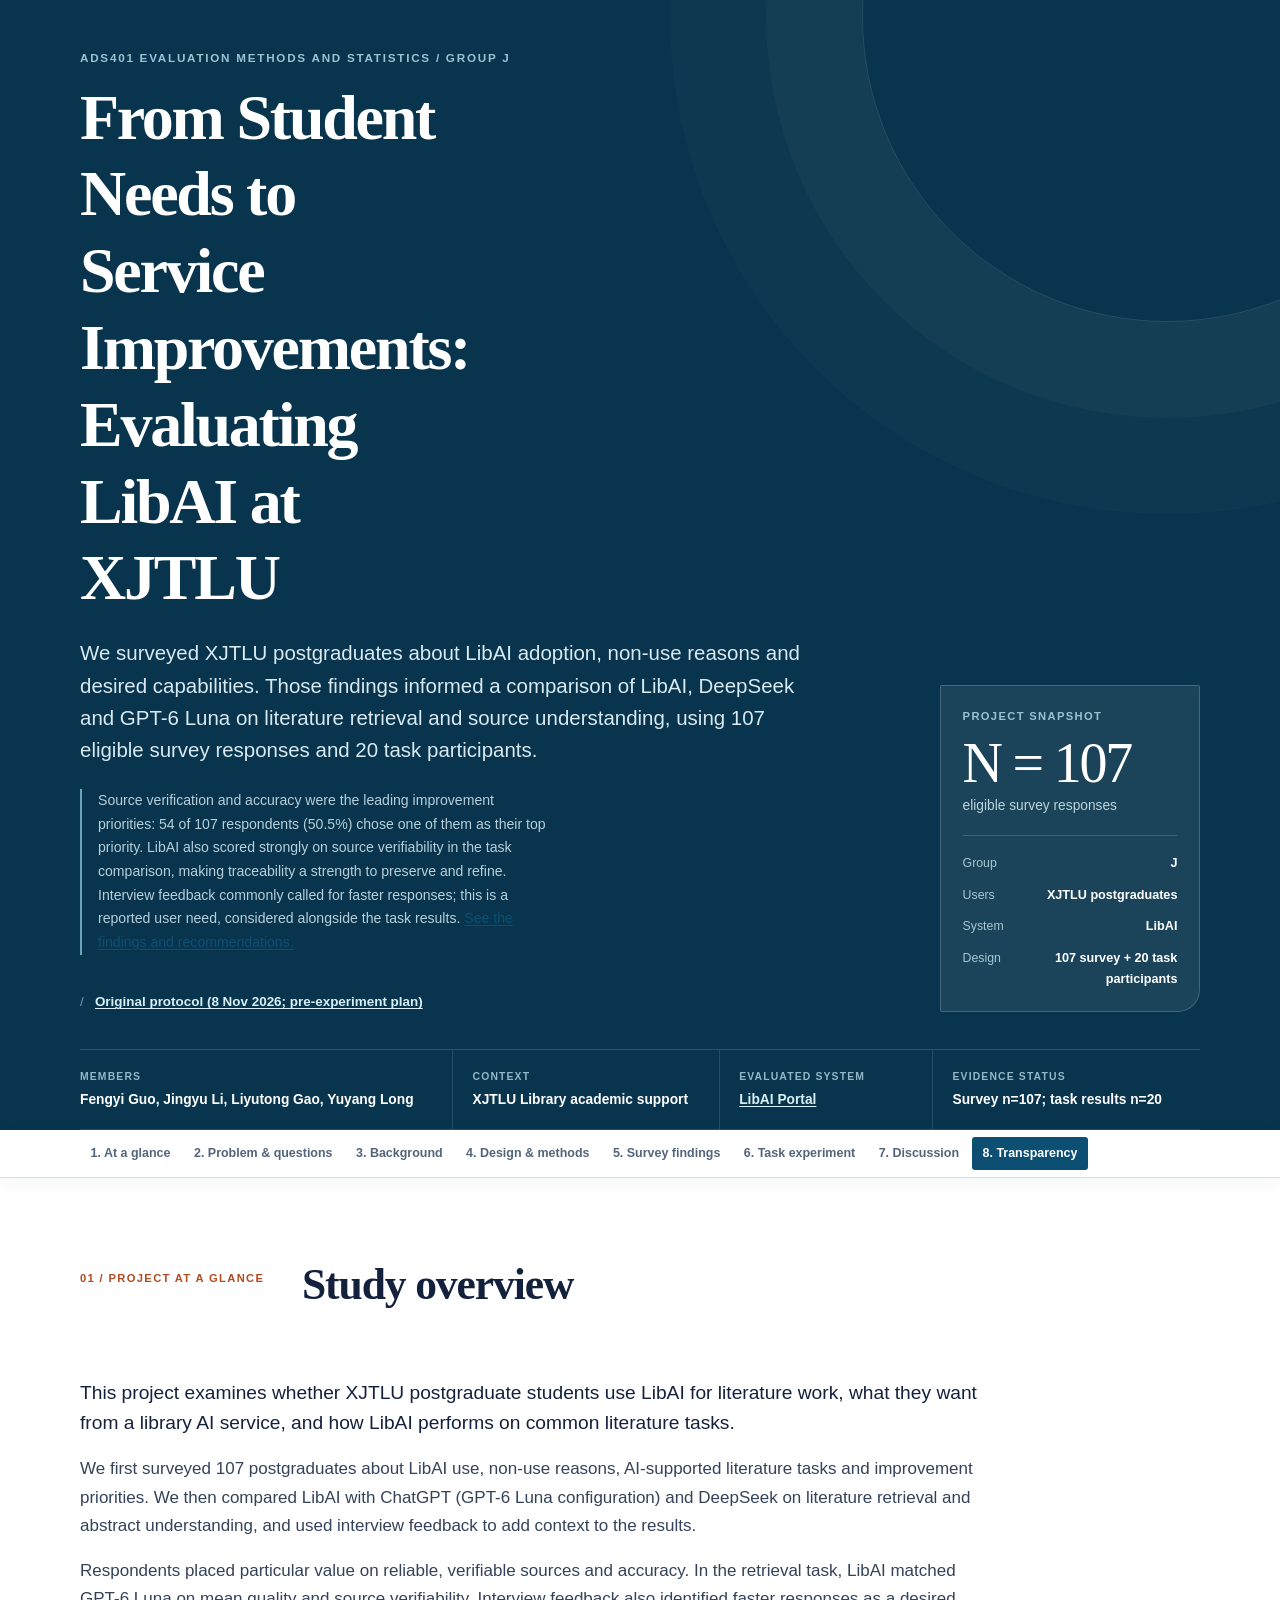
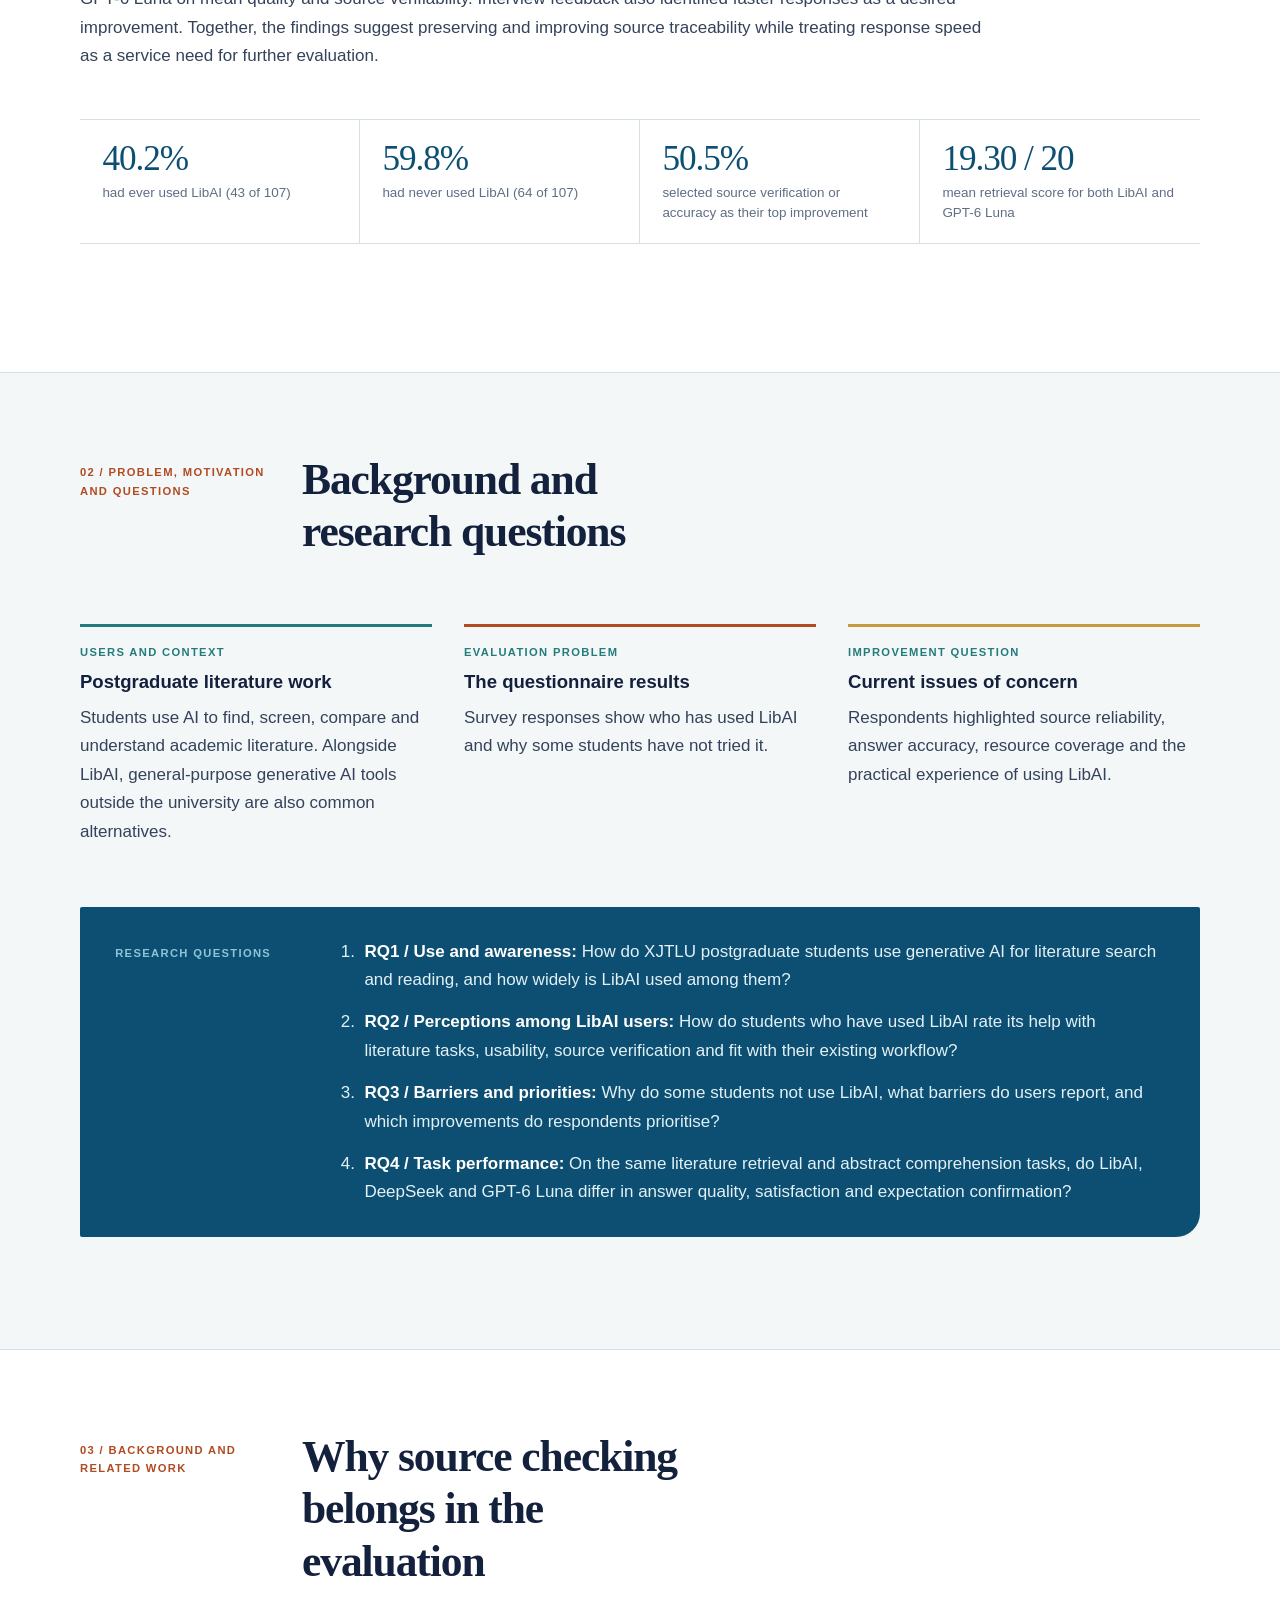
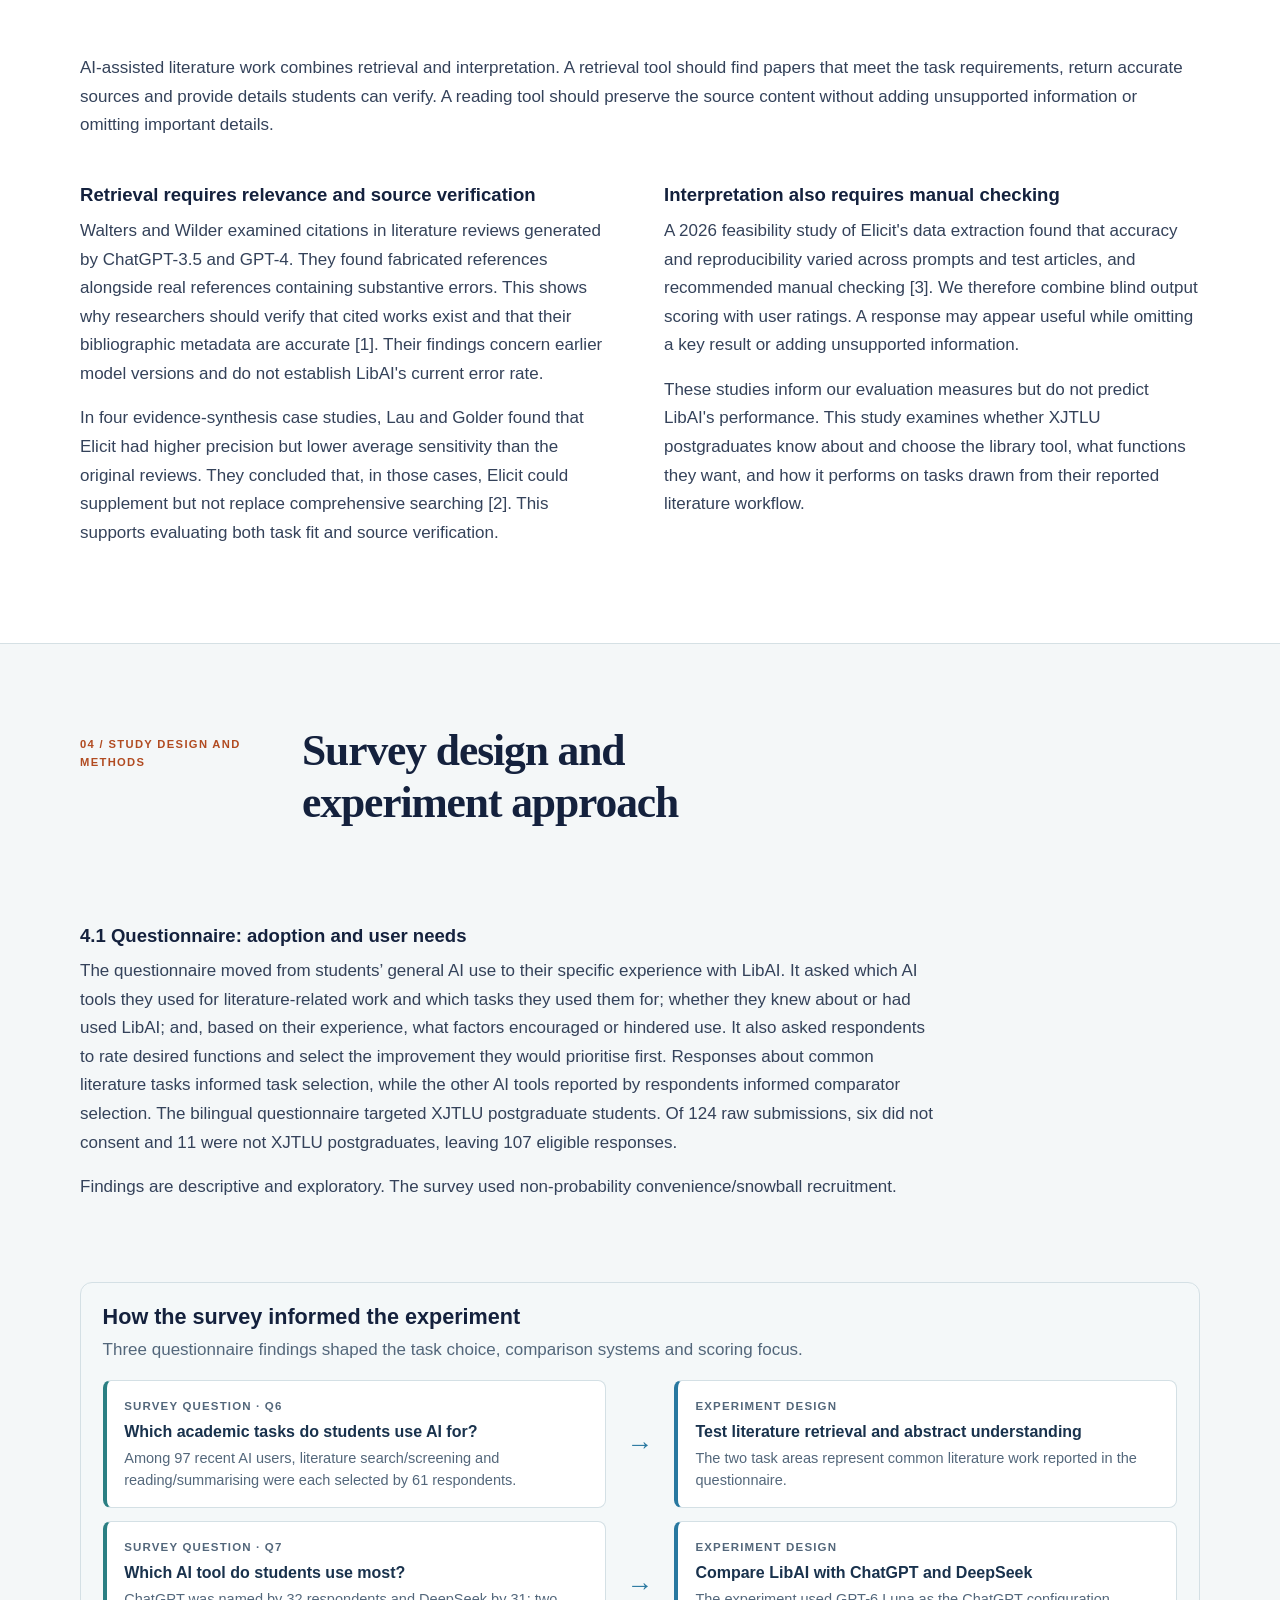
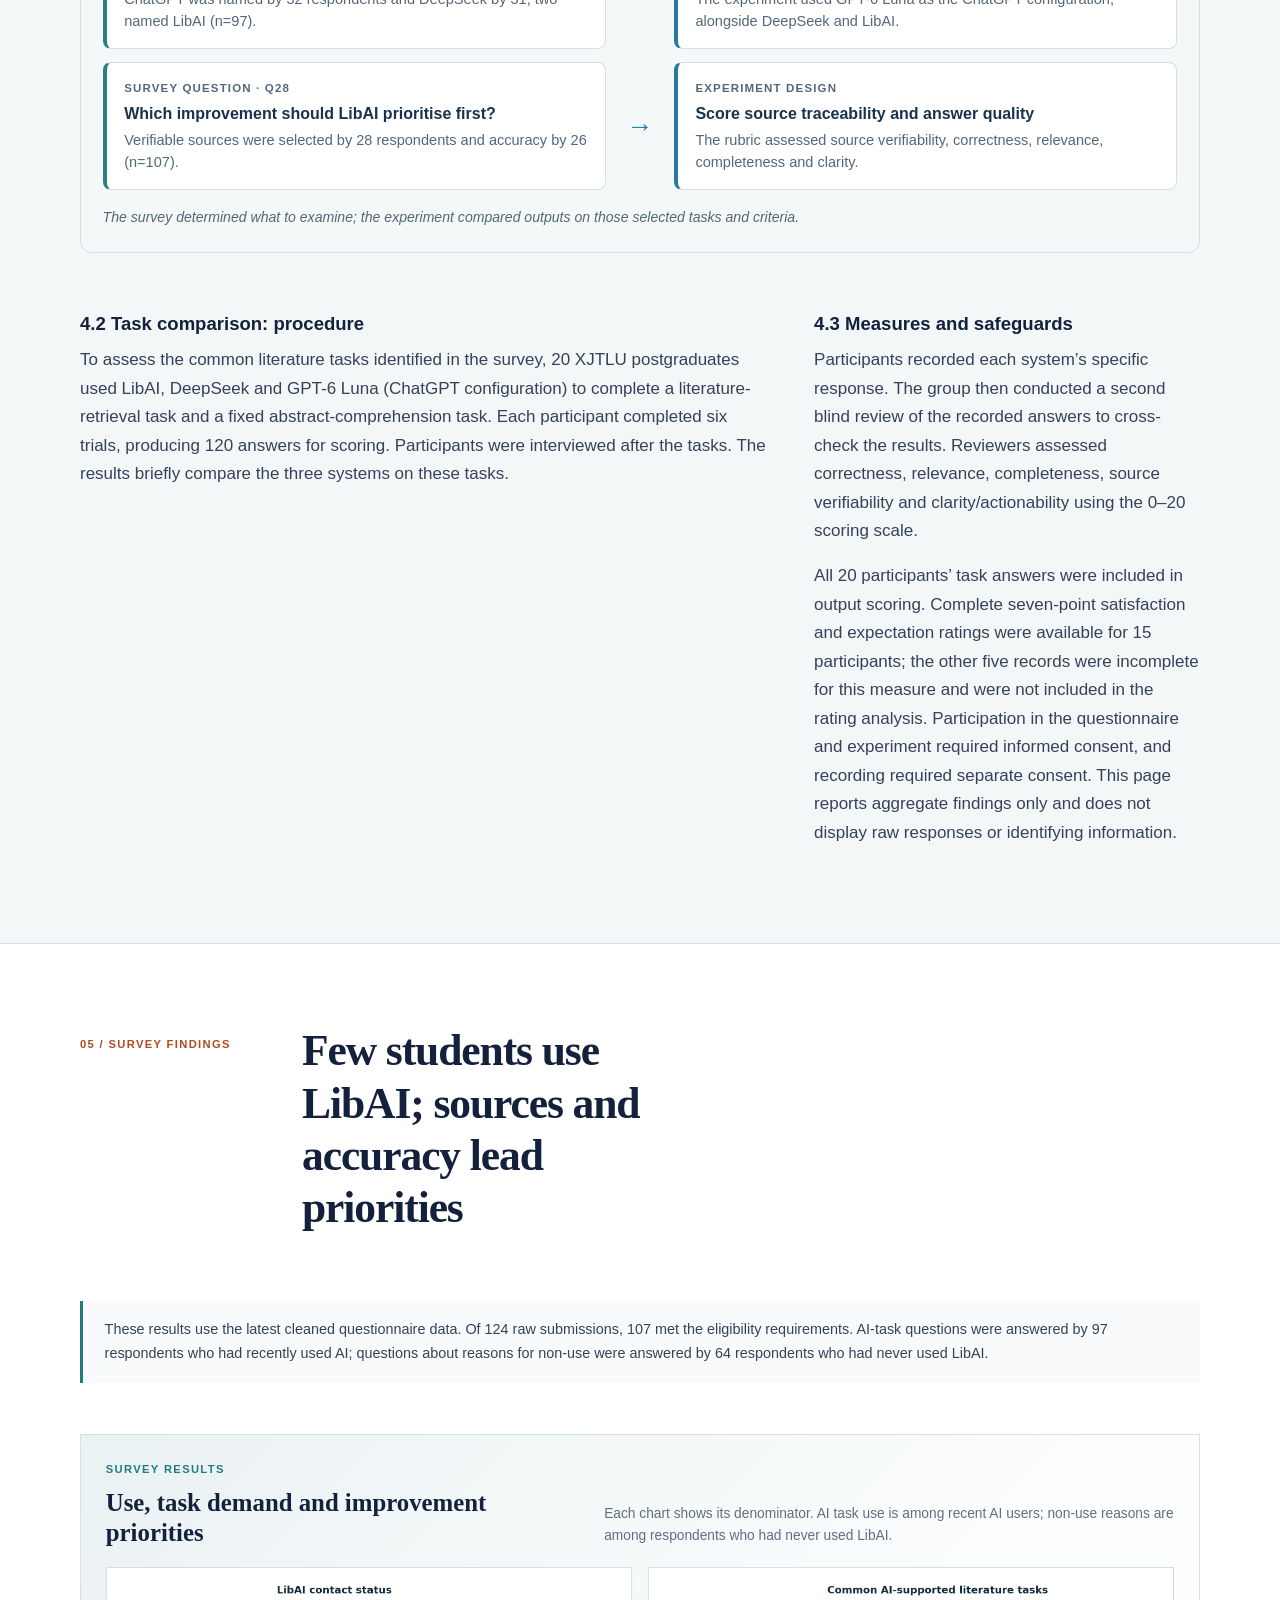
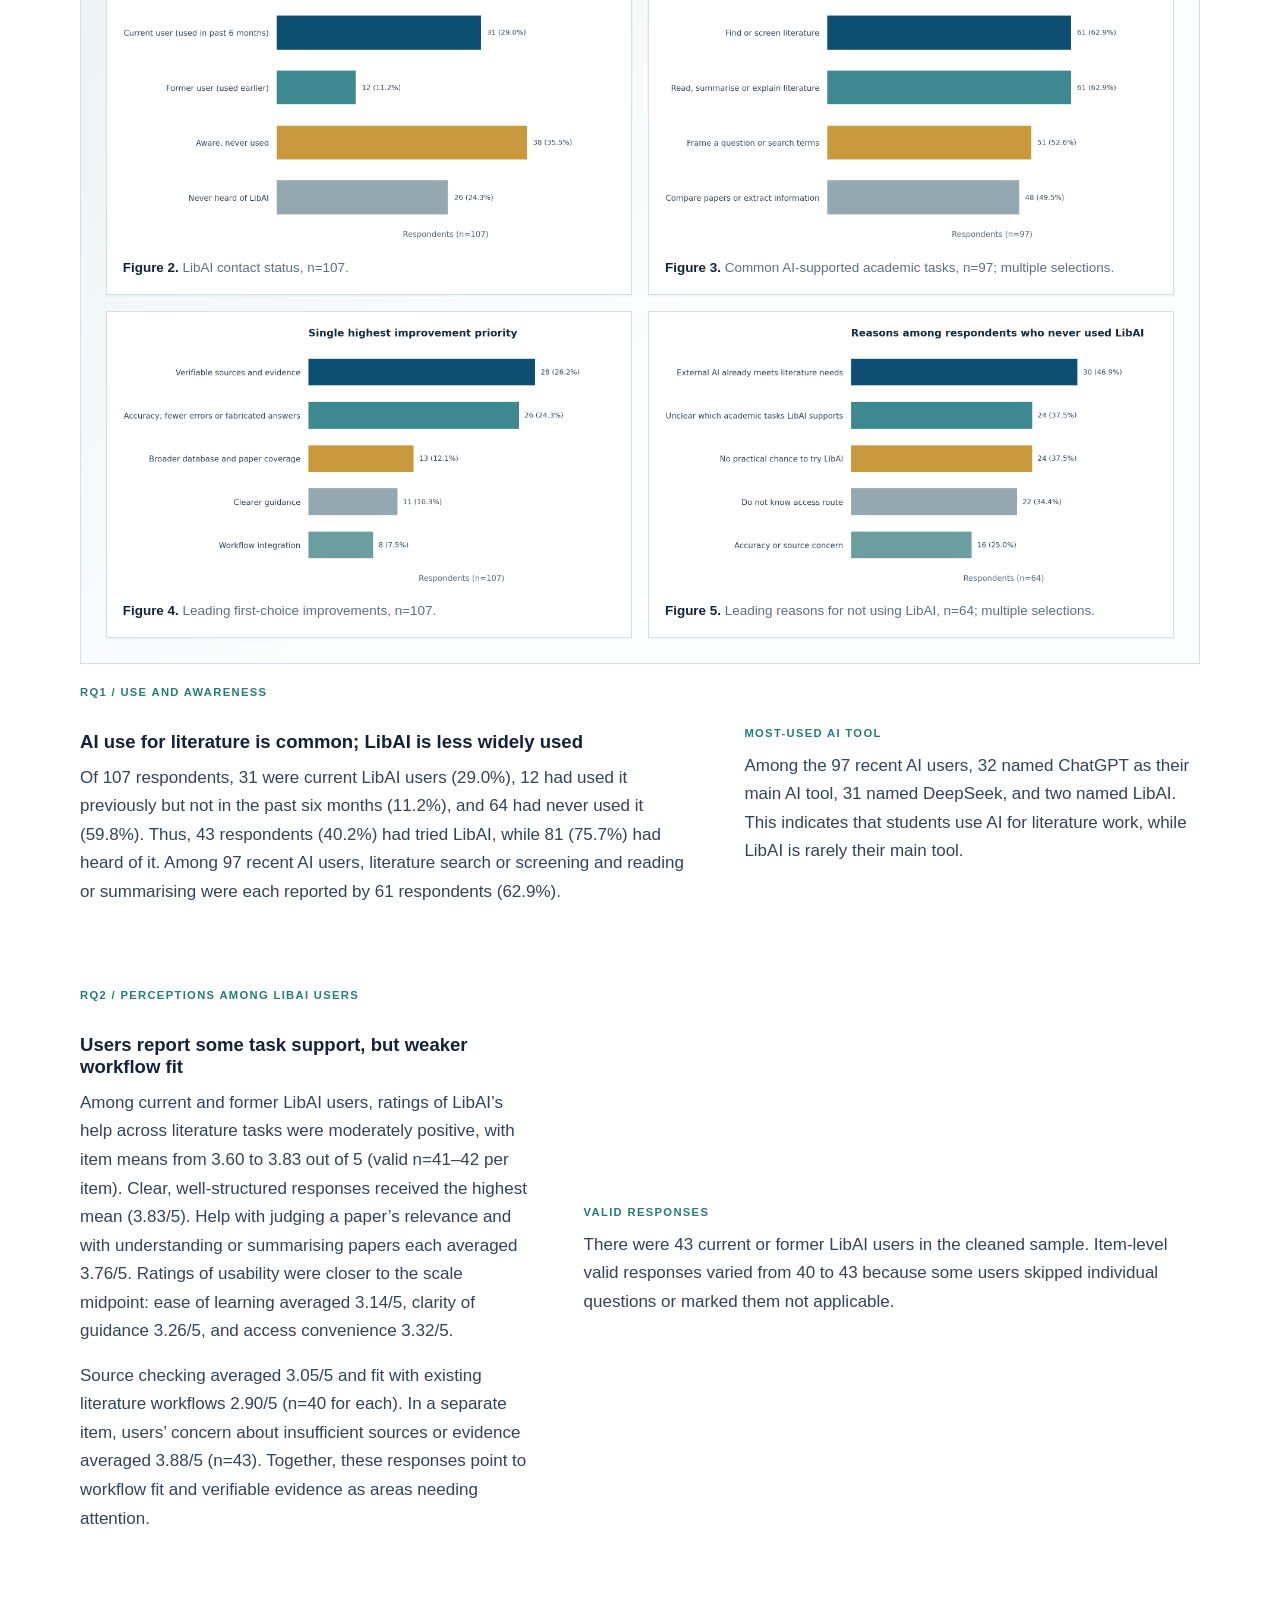
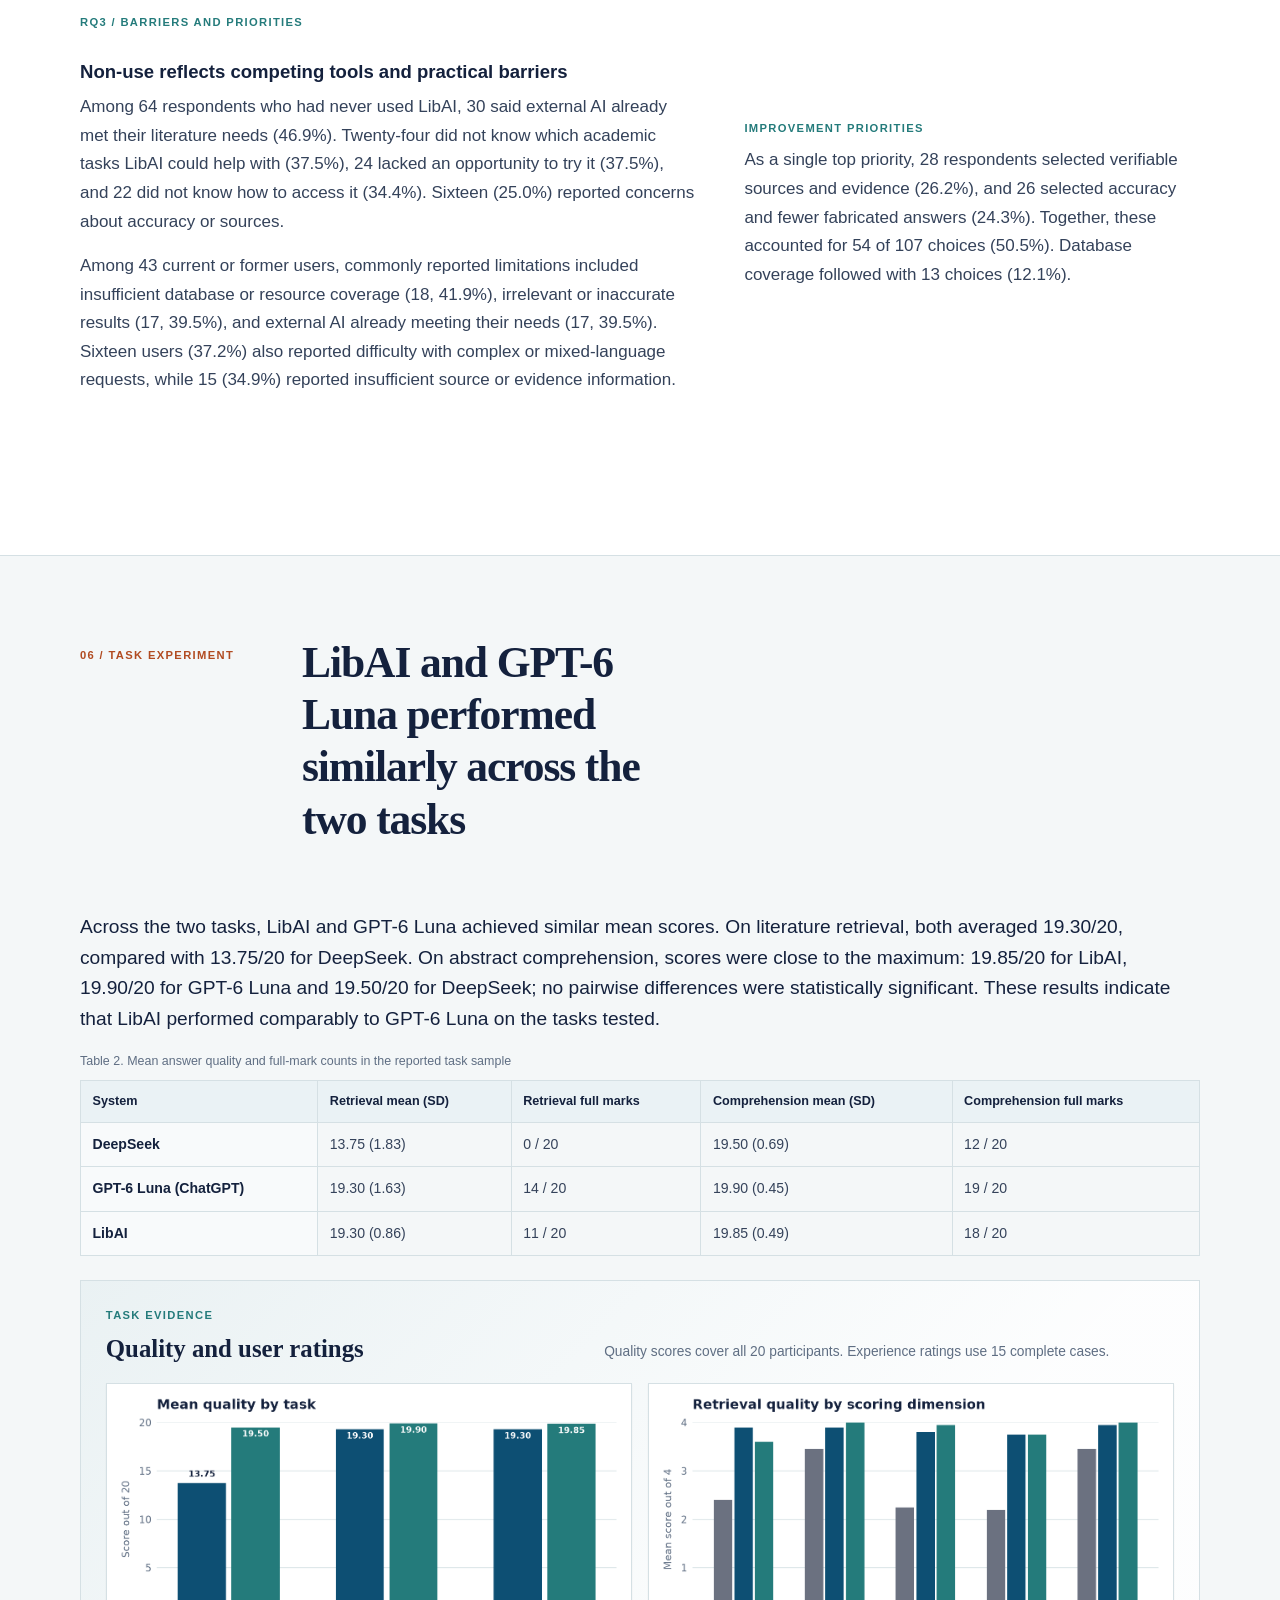
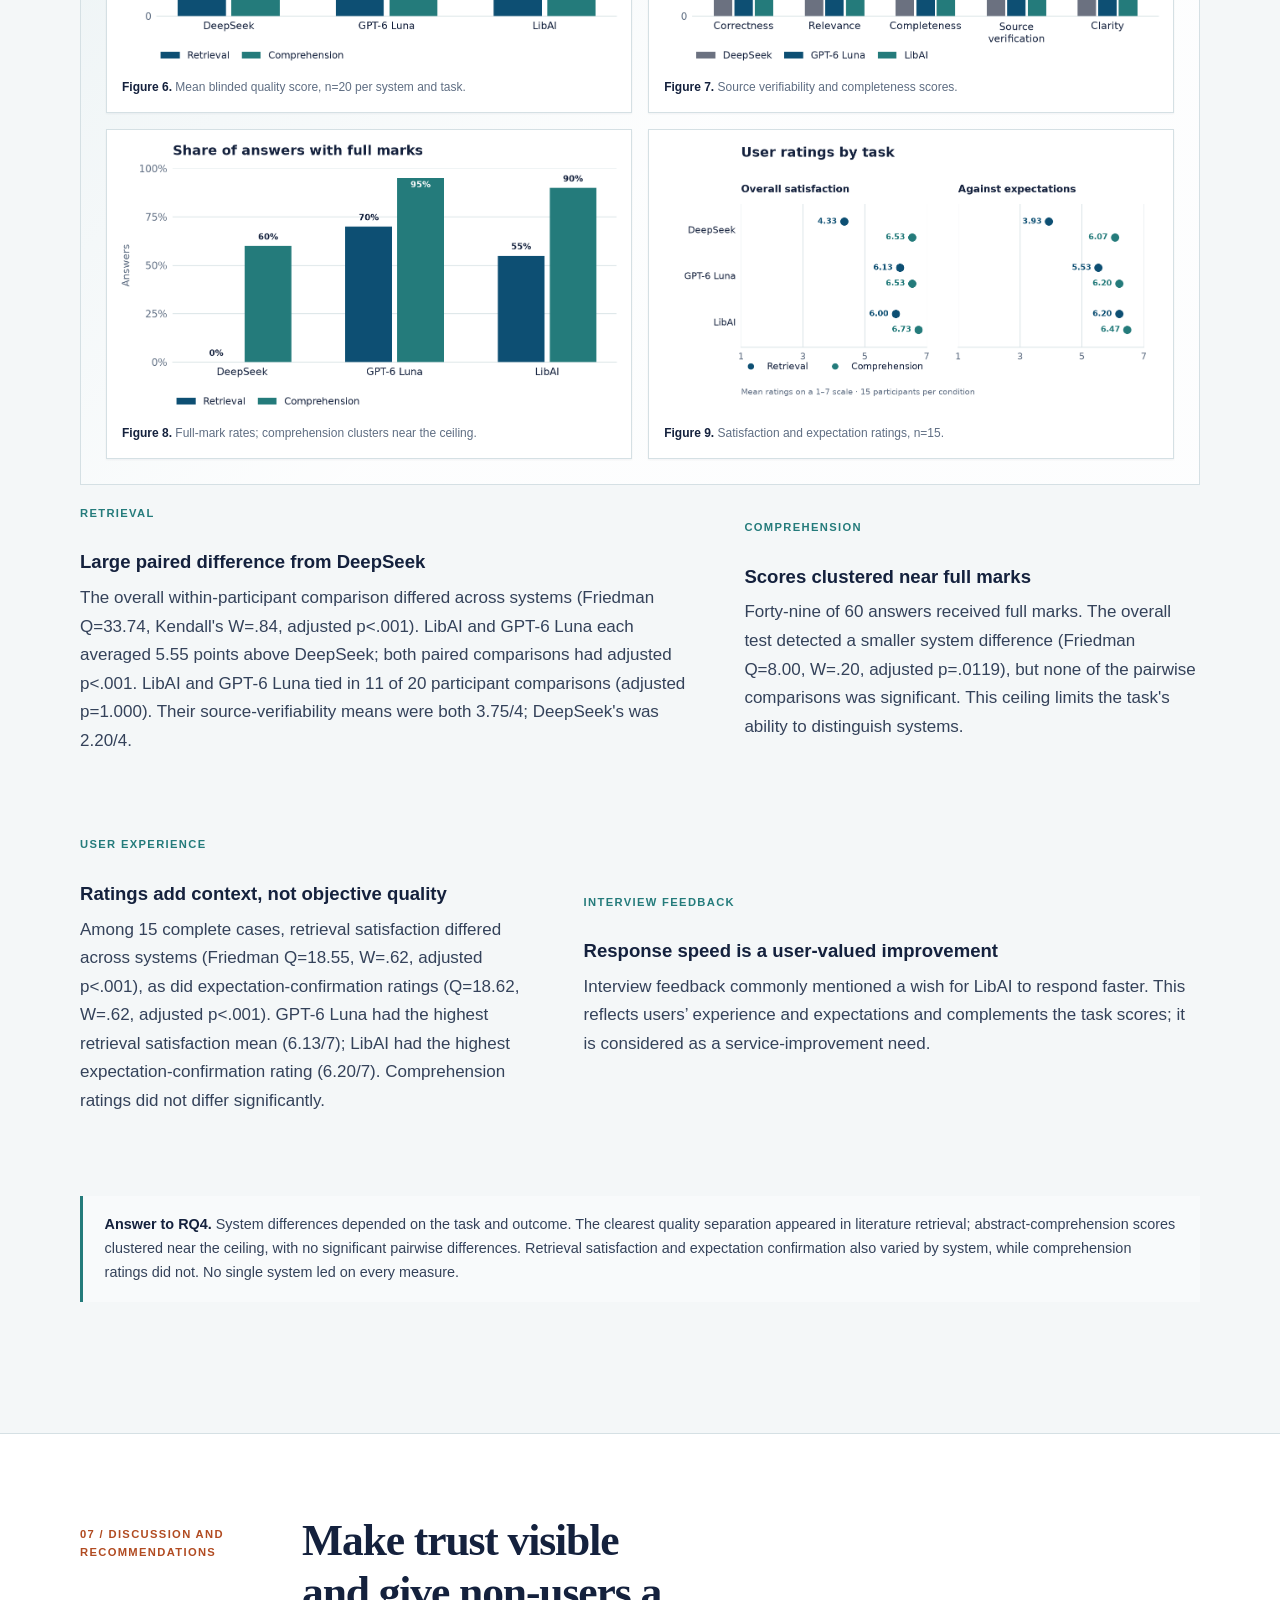
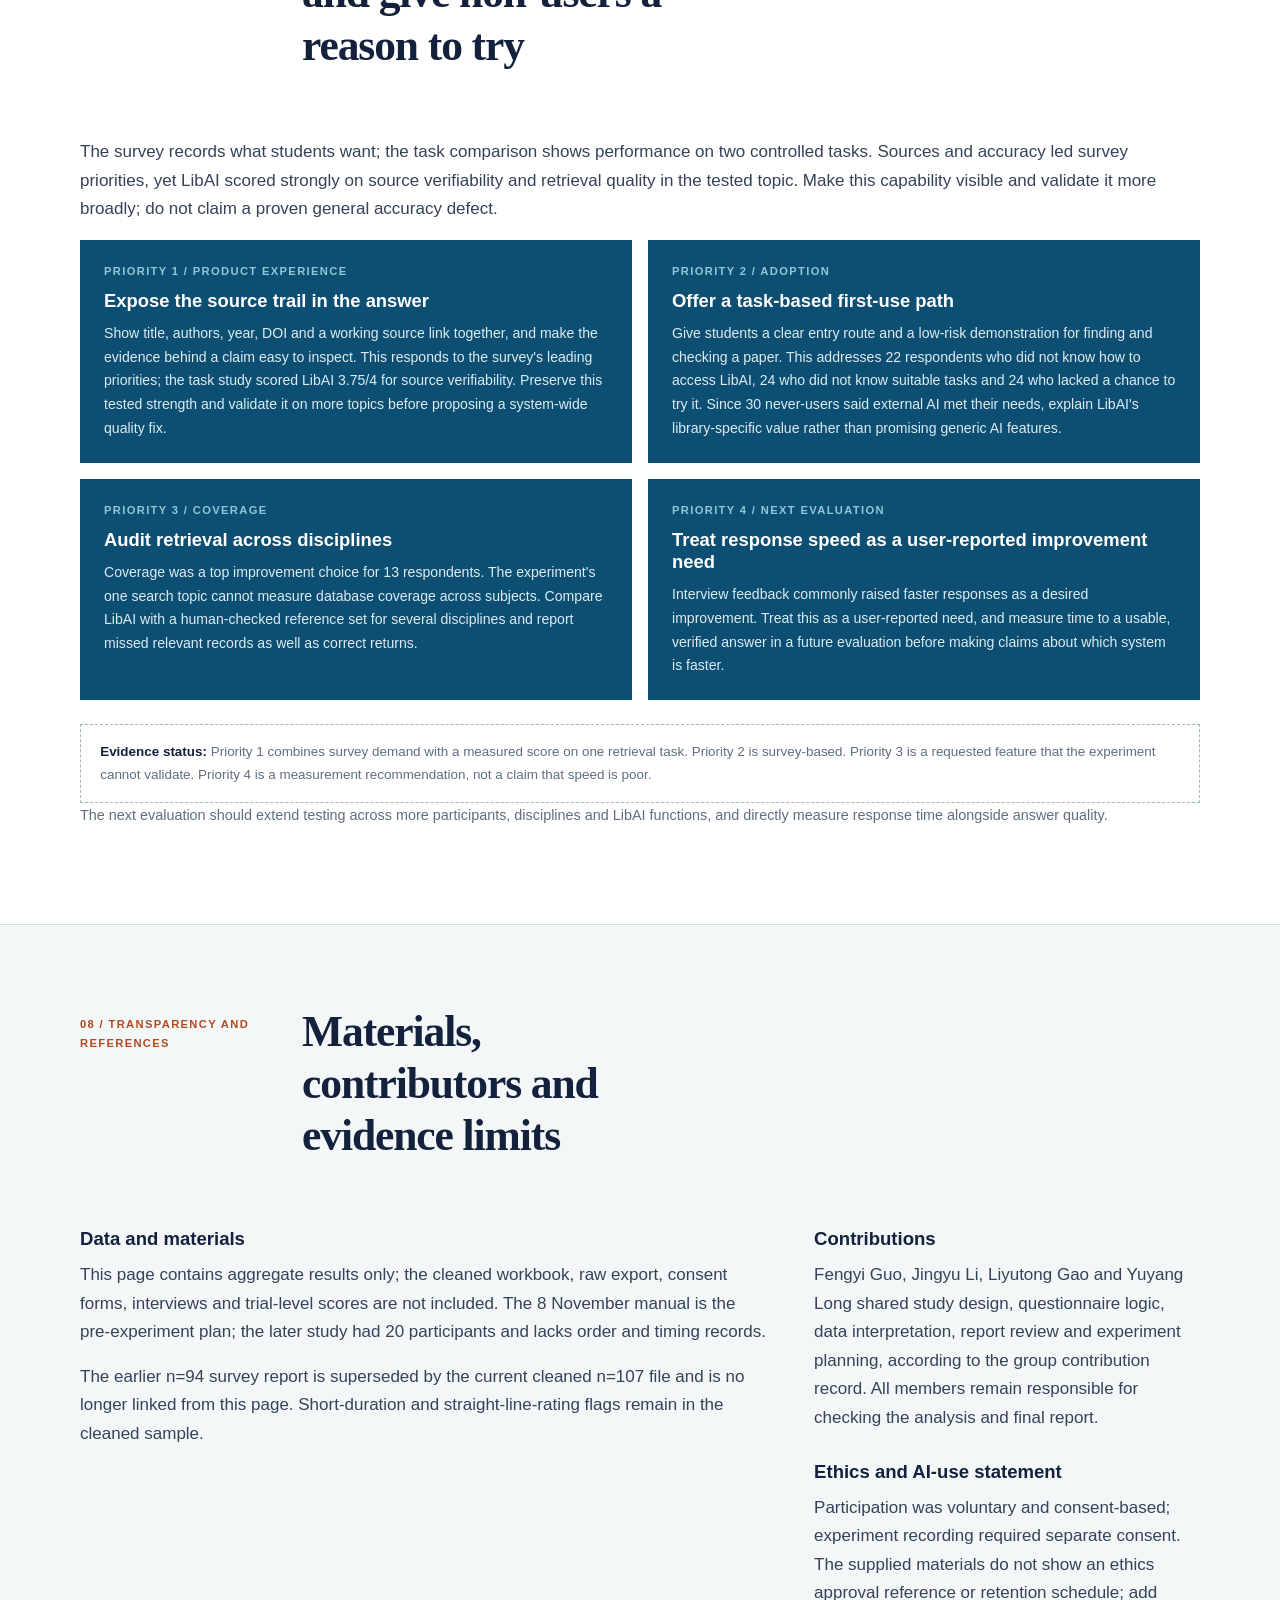
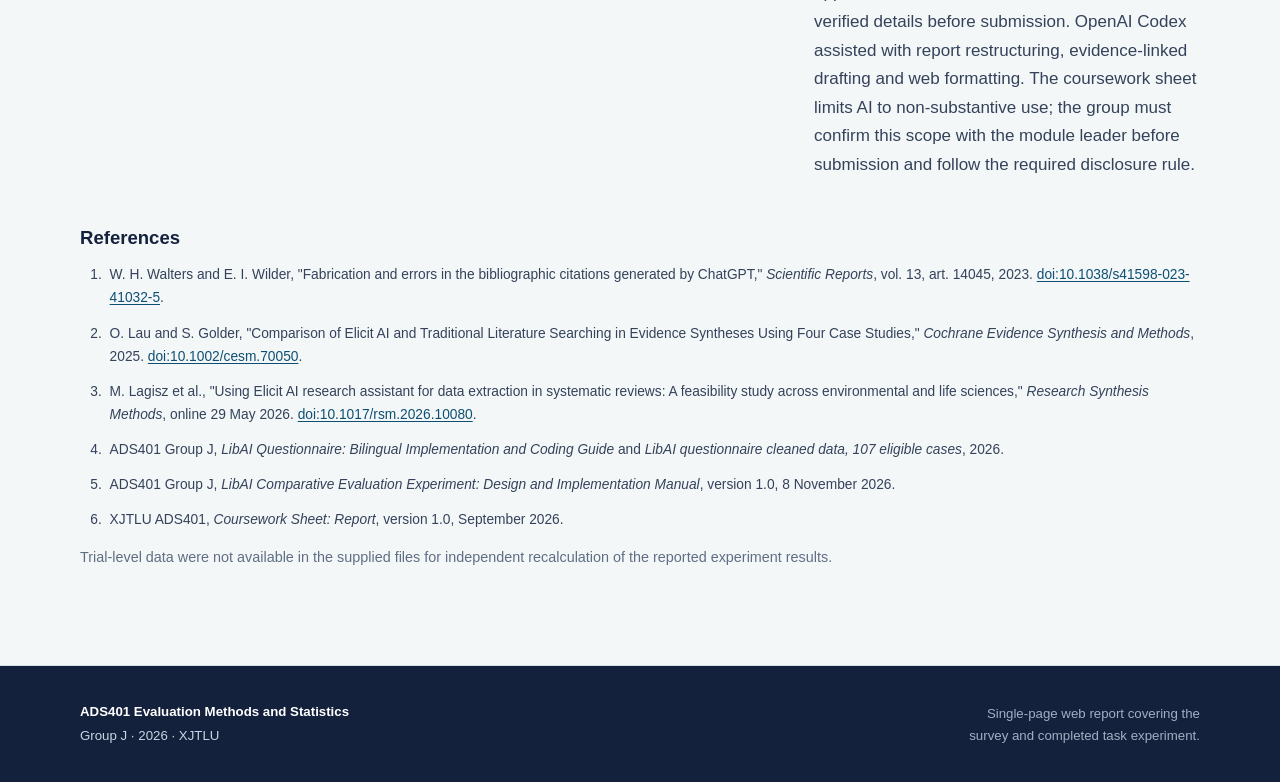
==== commit bfd41ebb: "Add files via upload" ====
--- a/ADS401_GroupJ_Report.html
+++ b/ADS401_GroupJ_Report.html
@@ -7,6 +7,20 @@
 <title>From Student Needs to Service Improvements: Evaluating LibAI at XJTLU | ADS401 Group J</title>
 <meta content="A survey-led evaluation of LibAI adoption, postgraduate literature needs and a task comparison of LibAI, DeepSeek and GPT-6 Luna." name="description"/>
 <link href="assets/style.css" rel="stylesheet"/>
+<style id="survey-experiment-map-style">
+.survey-experiment-map{margin:1.5rem 0 2rem;padding:1.35rem;background:#f4f8f9;border:1px solid #d4e0e5;border-radius:12px;color:#19324d}
+.survey-experiment-map>h3{margin:0;font-size:1.35rem}
+.map-intro{margin:.35rem 0 1rem;color:#53677b}
+.map-row{display:grid;grid-template-columns:minmax(0,1fr) 42px minmax(0,1fr);align-items:stretch;gap:.8rem;margin:.8rem 0}
+.map-survey,.map-experiment{padding:1rem 1.1rem;background:#fff;border:1px solid #d4e0e5;border-radius:8px}
+.map-survey{border-left:4px solid #2a7f83}.map-experiment{border-left:4px solid #2878a0}
+.map-label{margin:0 0 .35rem;color:#53677b;font-size:.72rem;font-weight:800;letter-spacing:.1em;text-transform:uppercase}
+.map-row h4{margin:0 0 .4rem;color:#19324d;font-size:1rem}
+.map-row p:last-child{margin:0;color:#53677b;font-size:.91rem;line-height:1.5}
+.map-arrow{display:grid;place-items:center;color:#2878a0;font-size:1.65rem;font-weight:700}
+.map-caption{margin:1rem 0 0;color:#53677b;font-size:.88rem;font-style:italic}
+@media(max-width:700px){.map-row{grid-template-columns:1fr;gap:.25rem}.map-arrow{transform:rotate(90deg);height:24px}.survey-experiment-map{padding:1rem}}
+</style>
 </head>
 <body>
 <a class="skip-link" href="#main">Skip to main content</a>
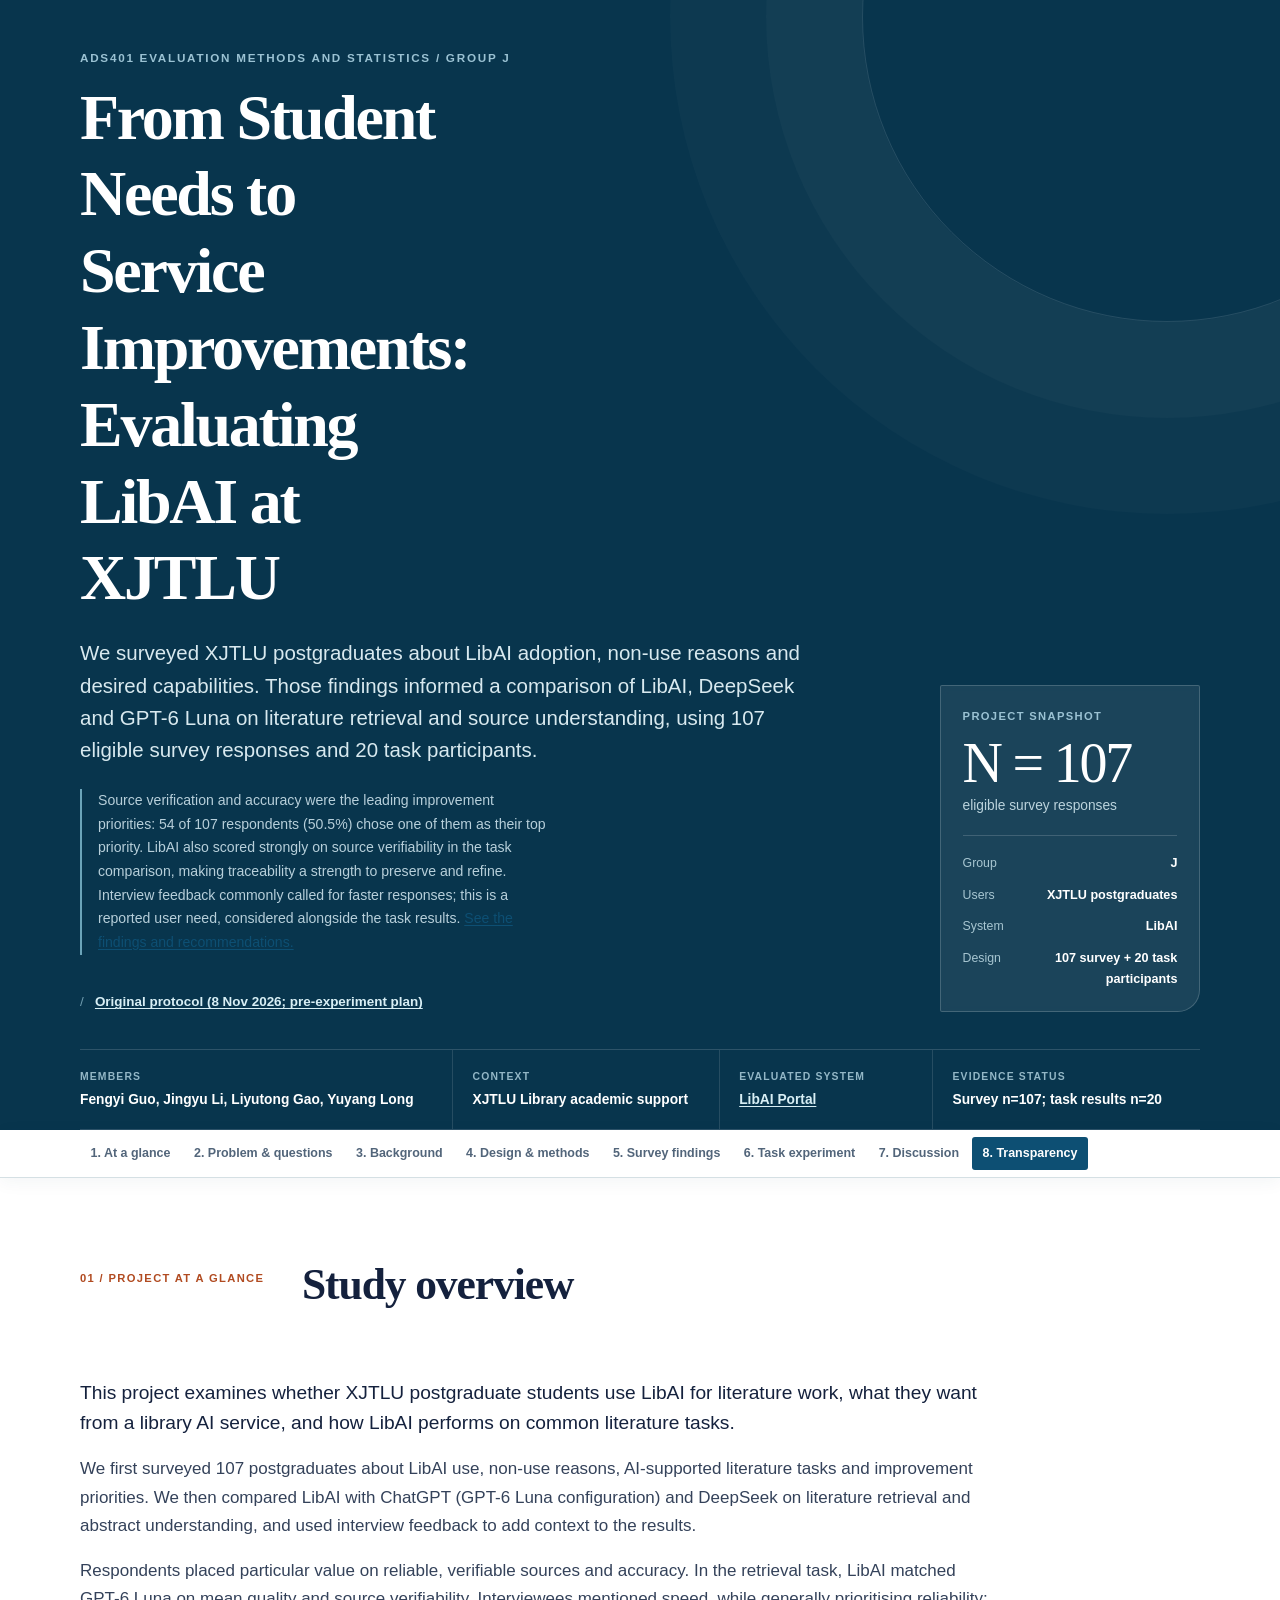
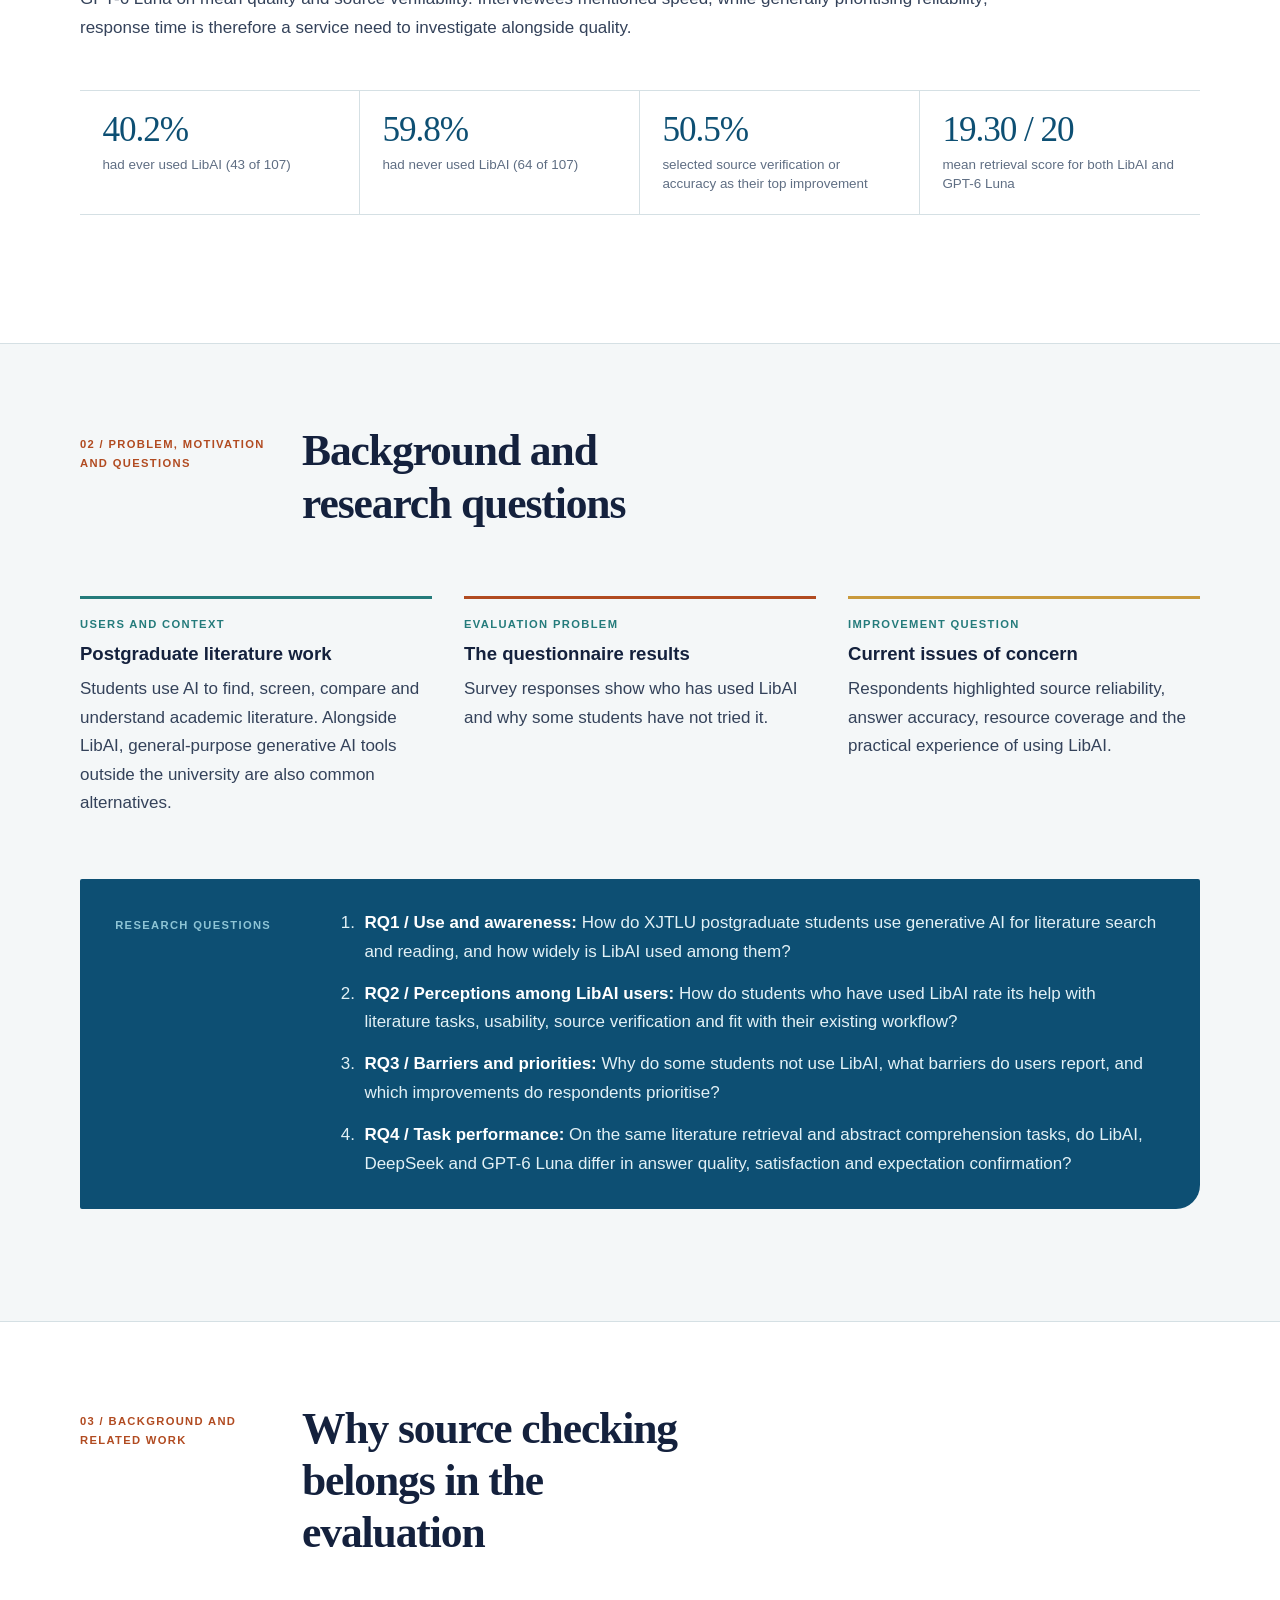
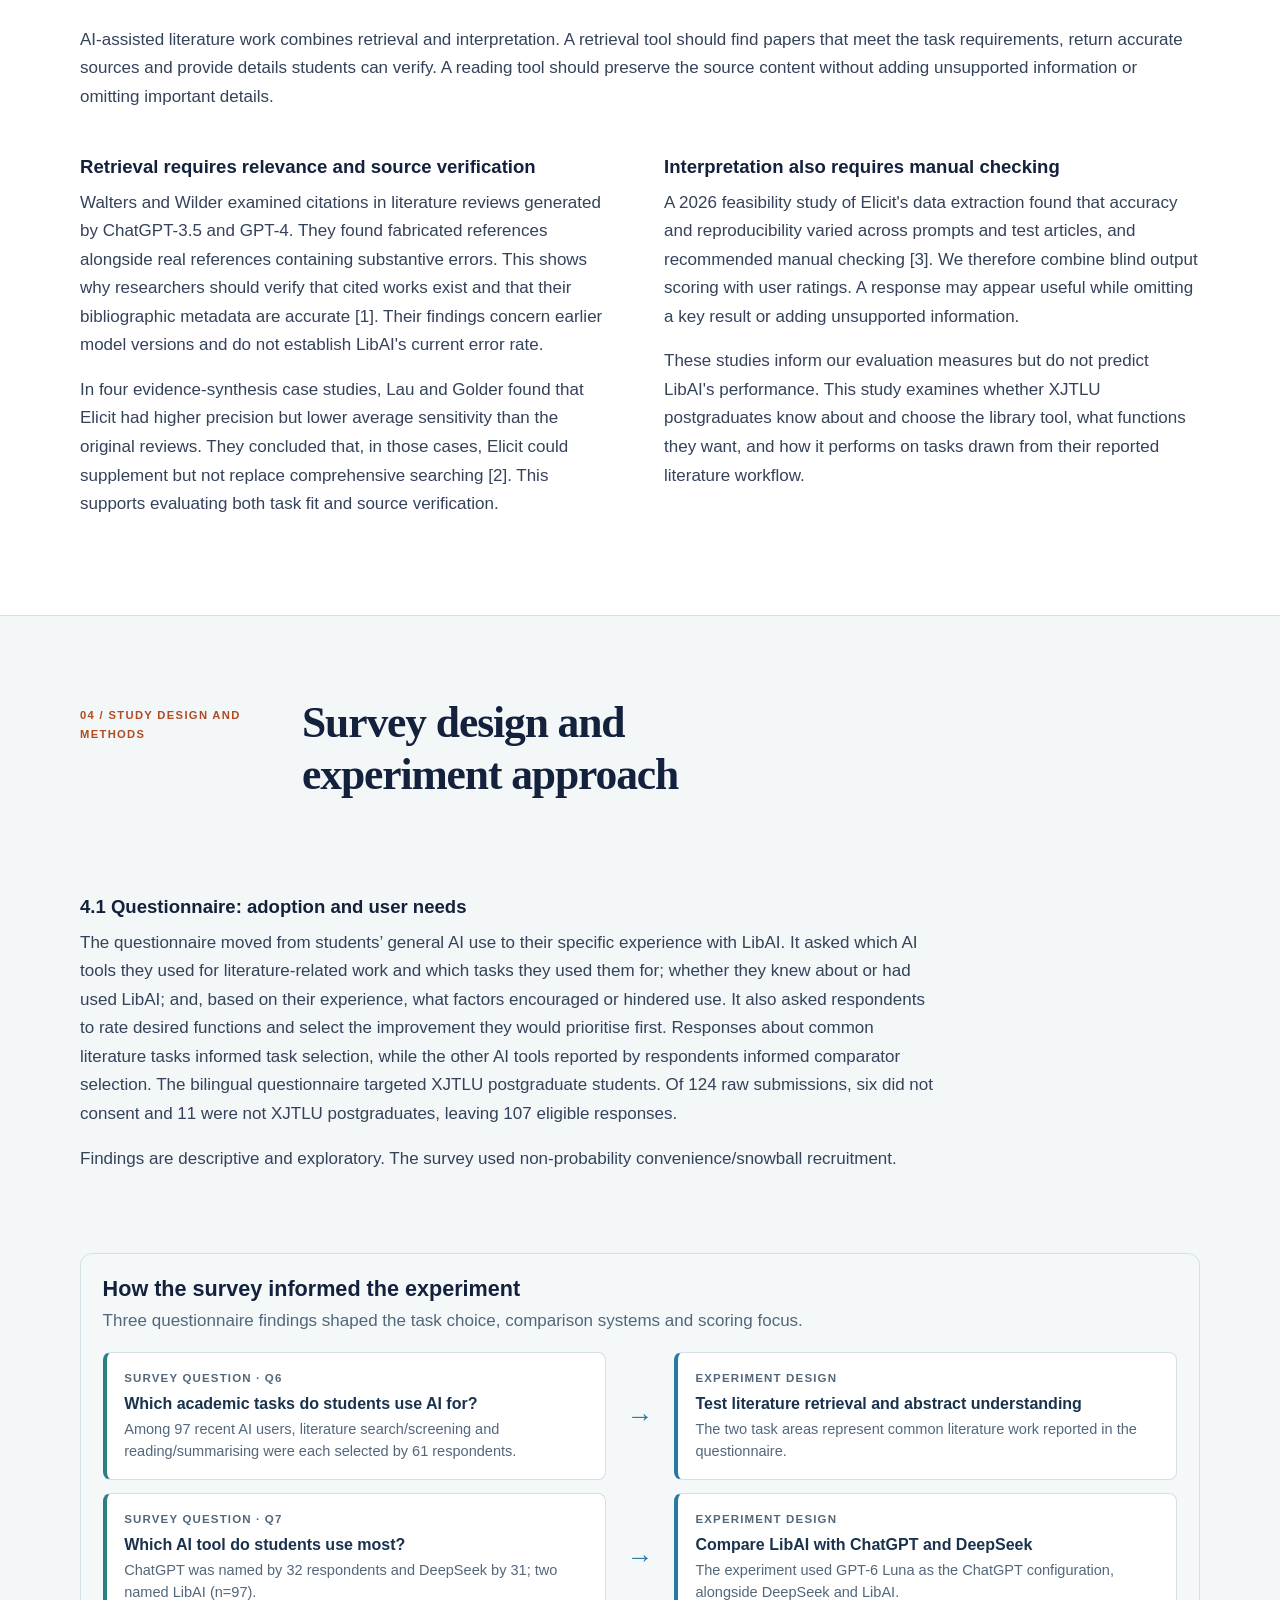
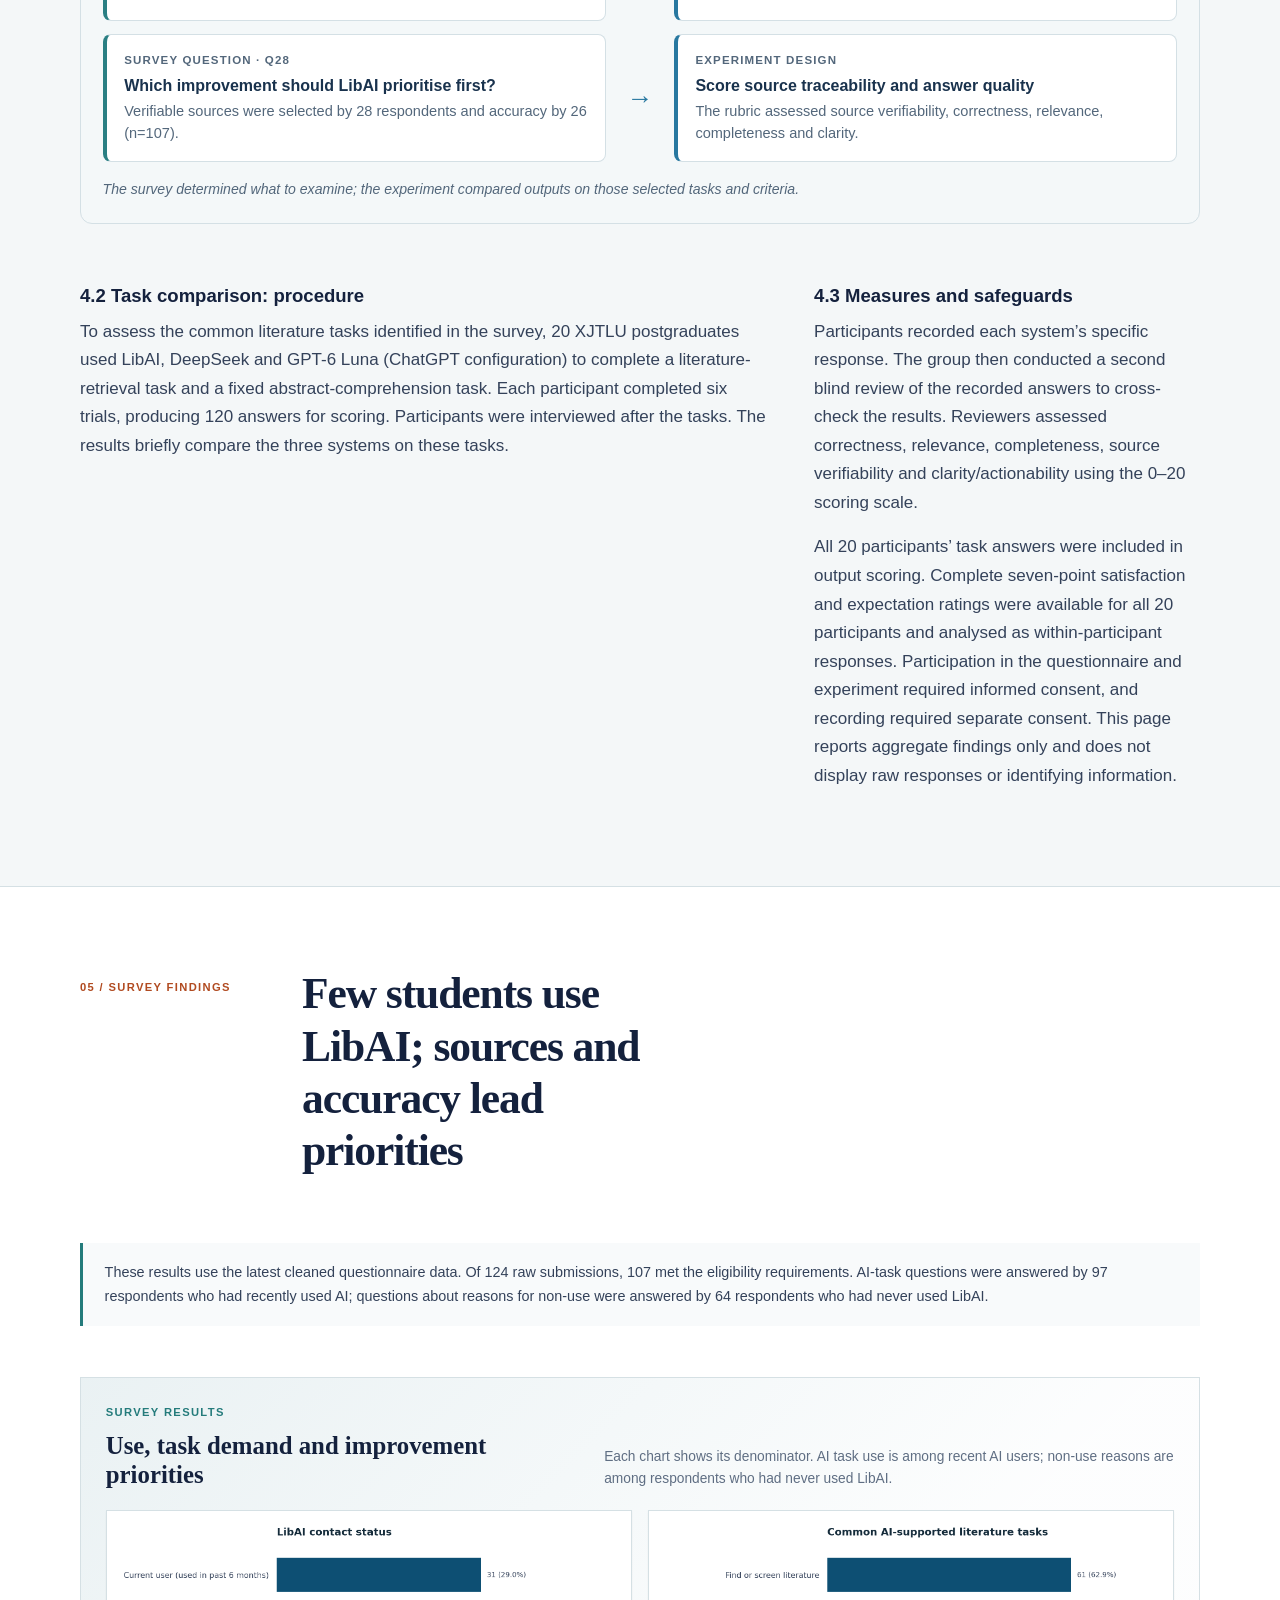
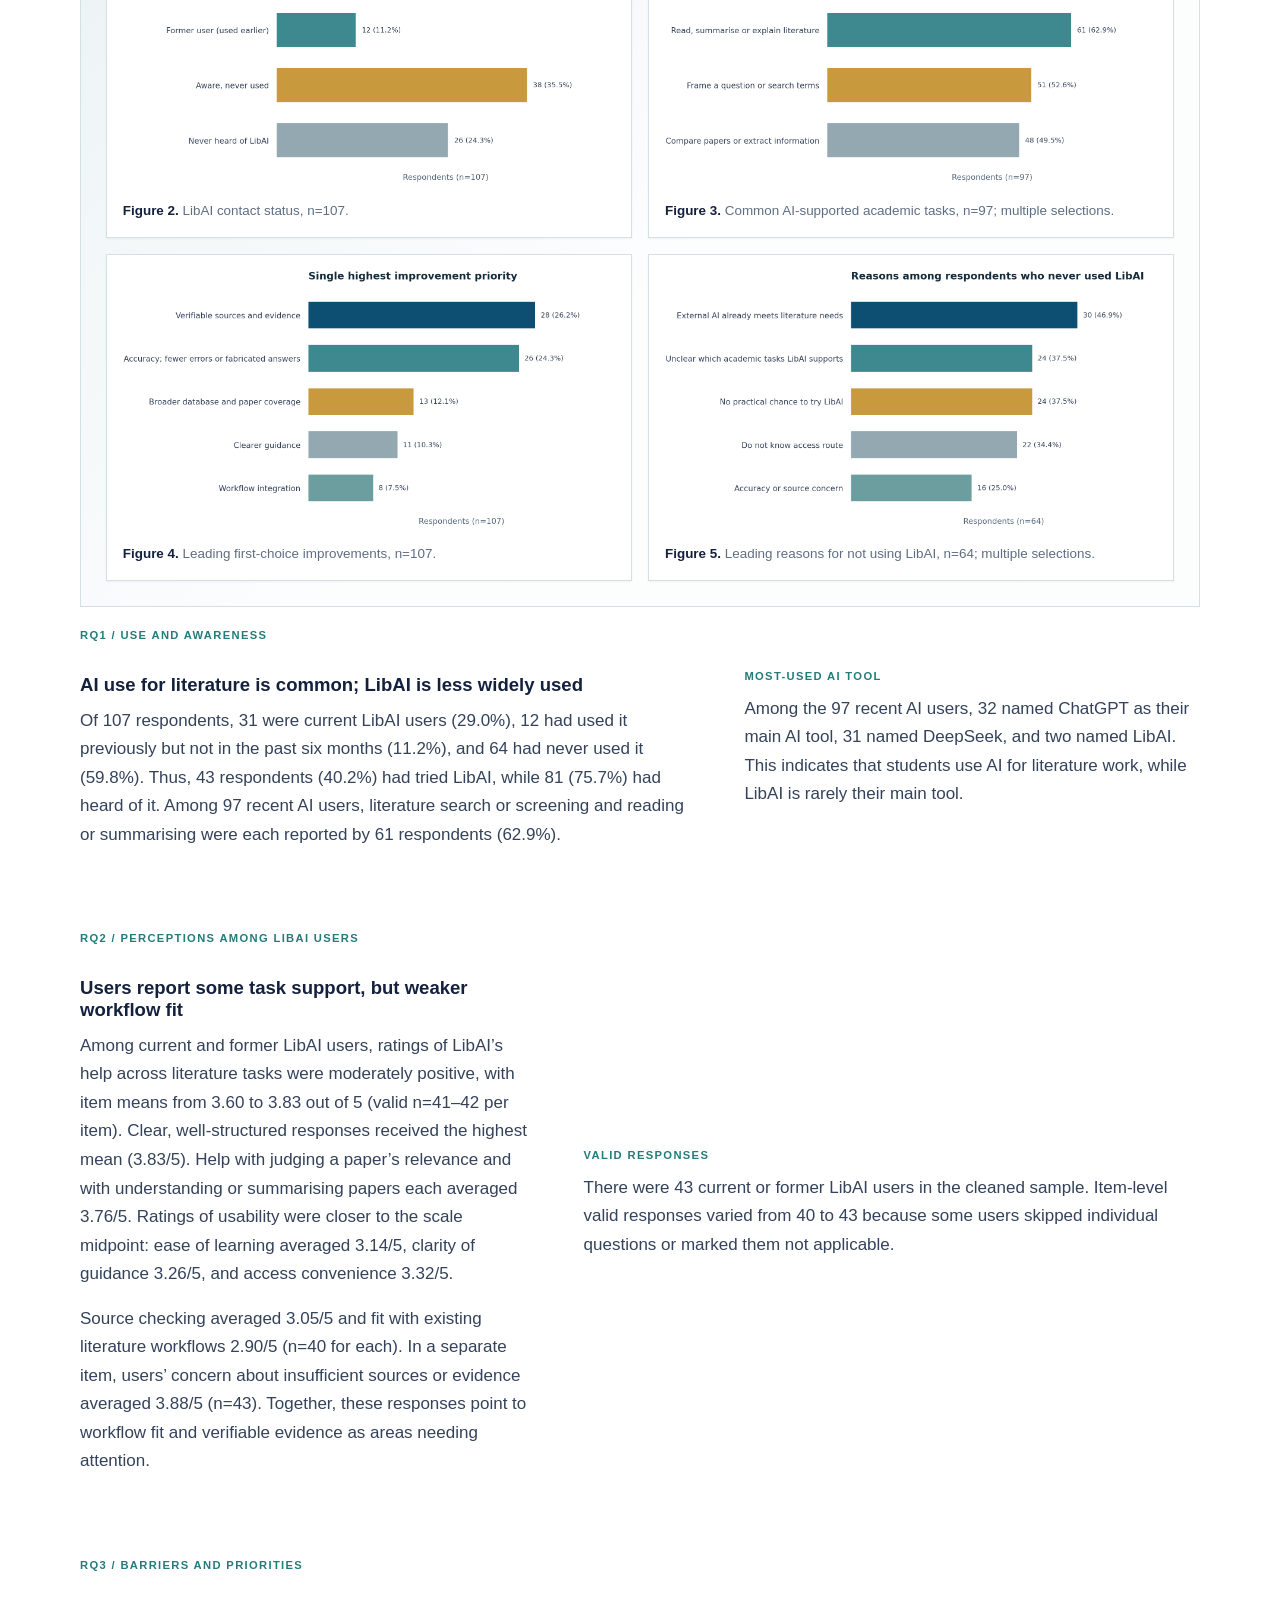
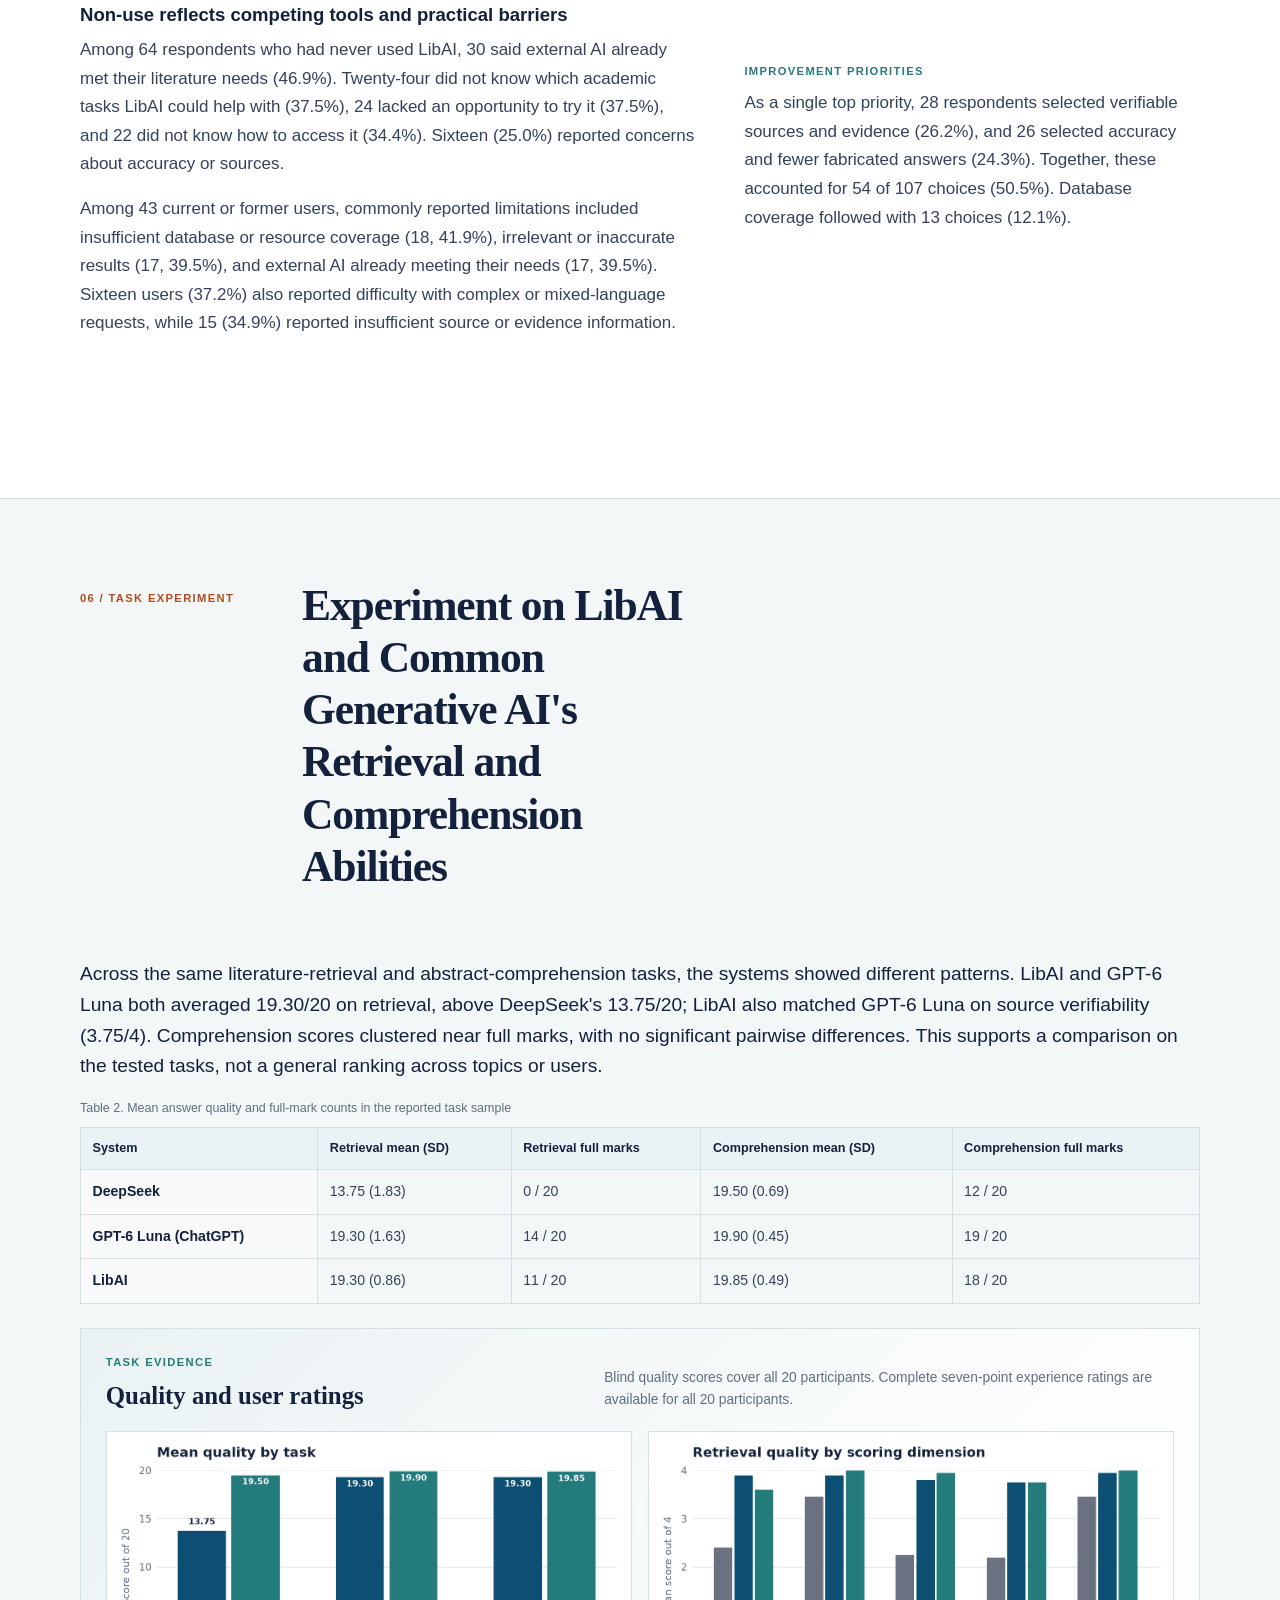
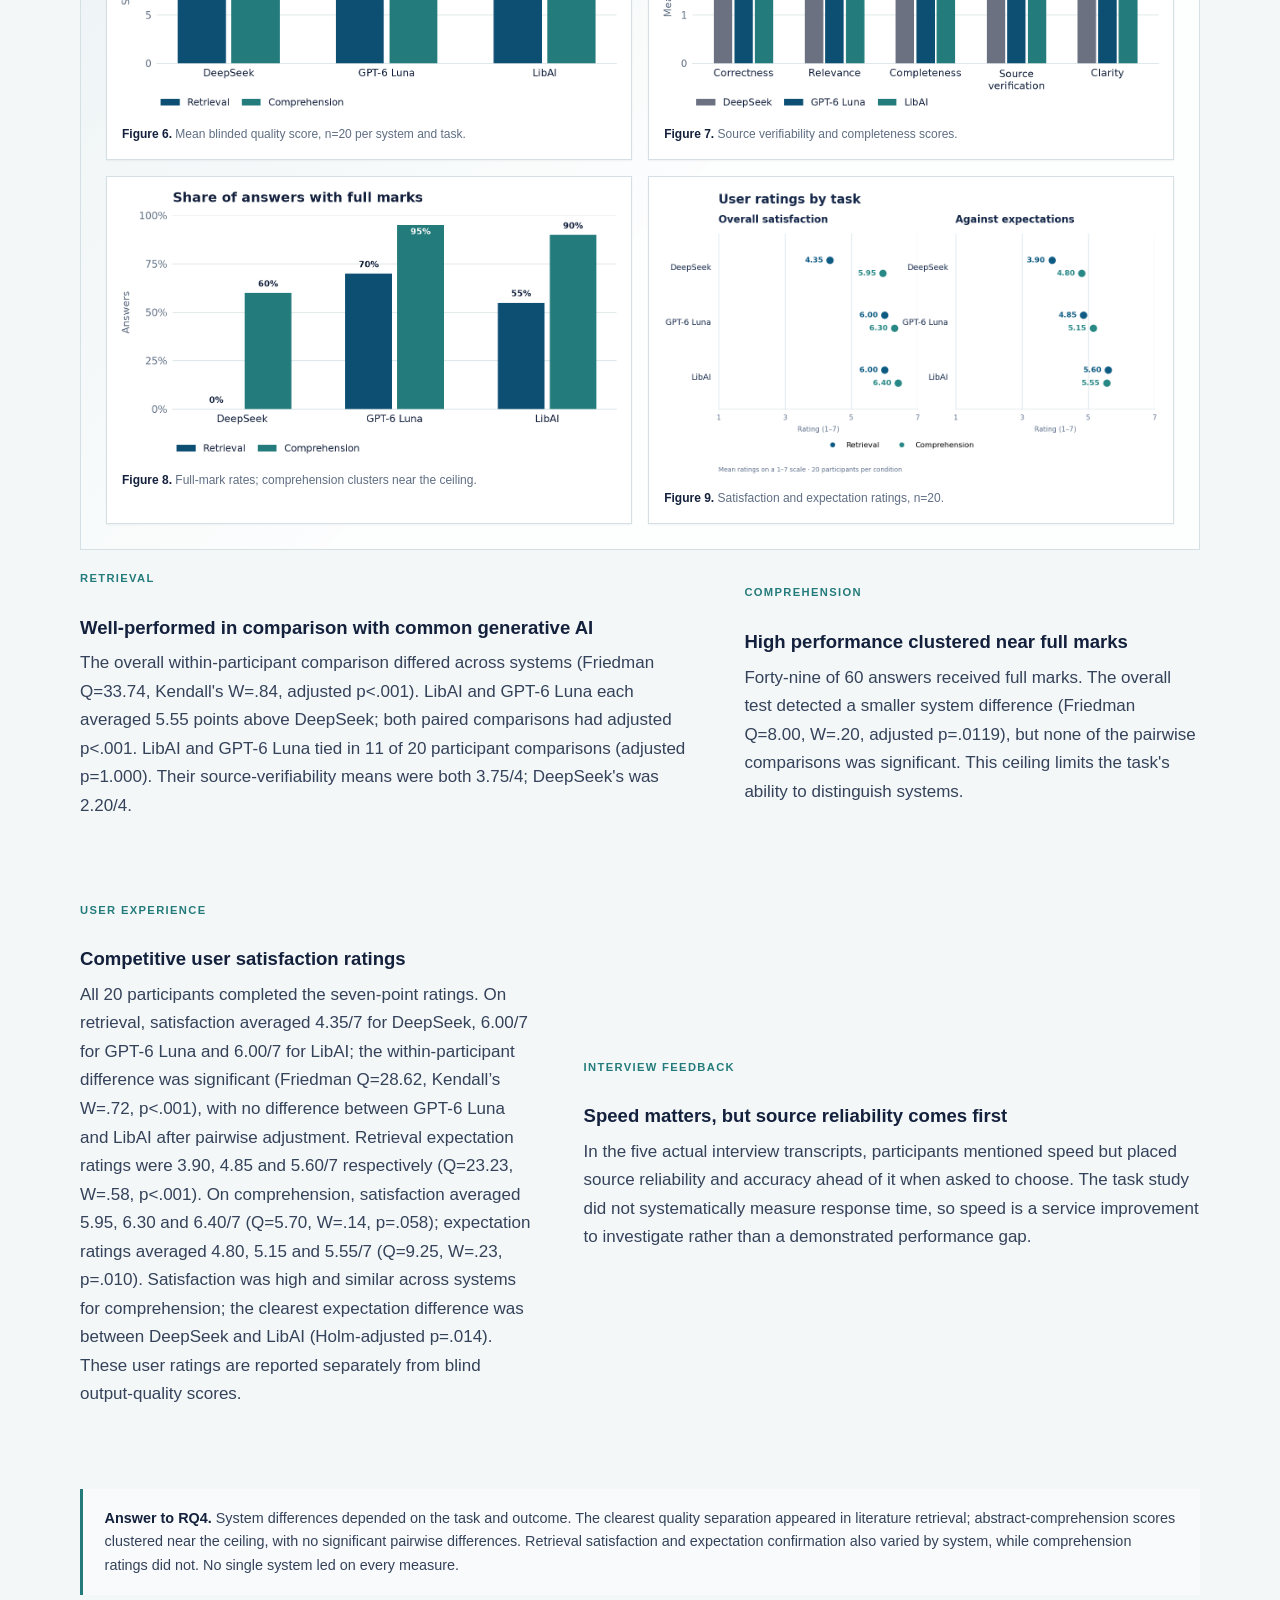
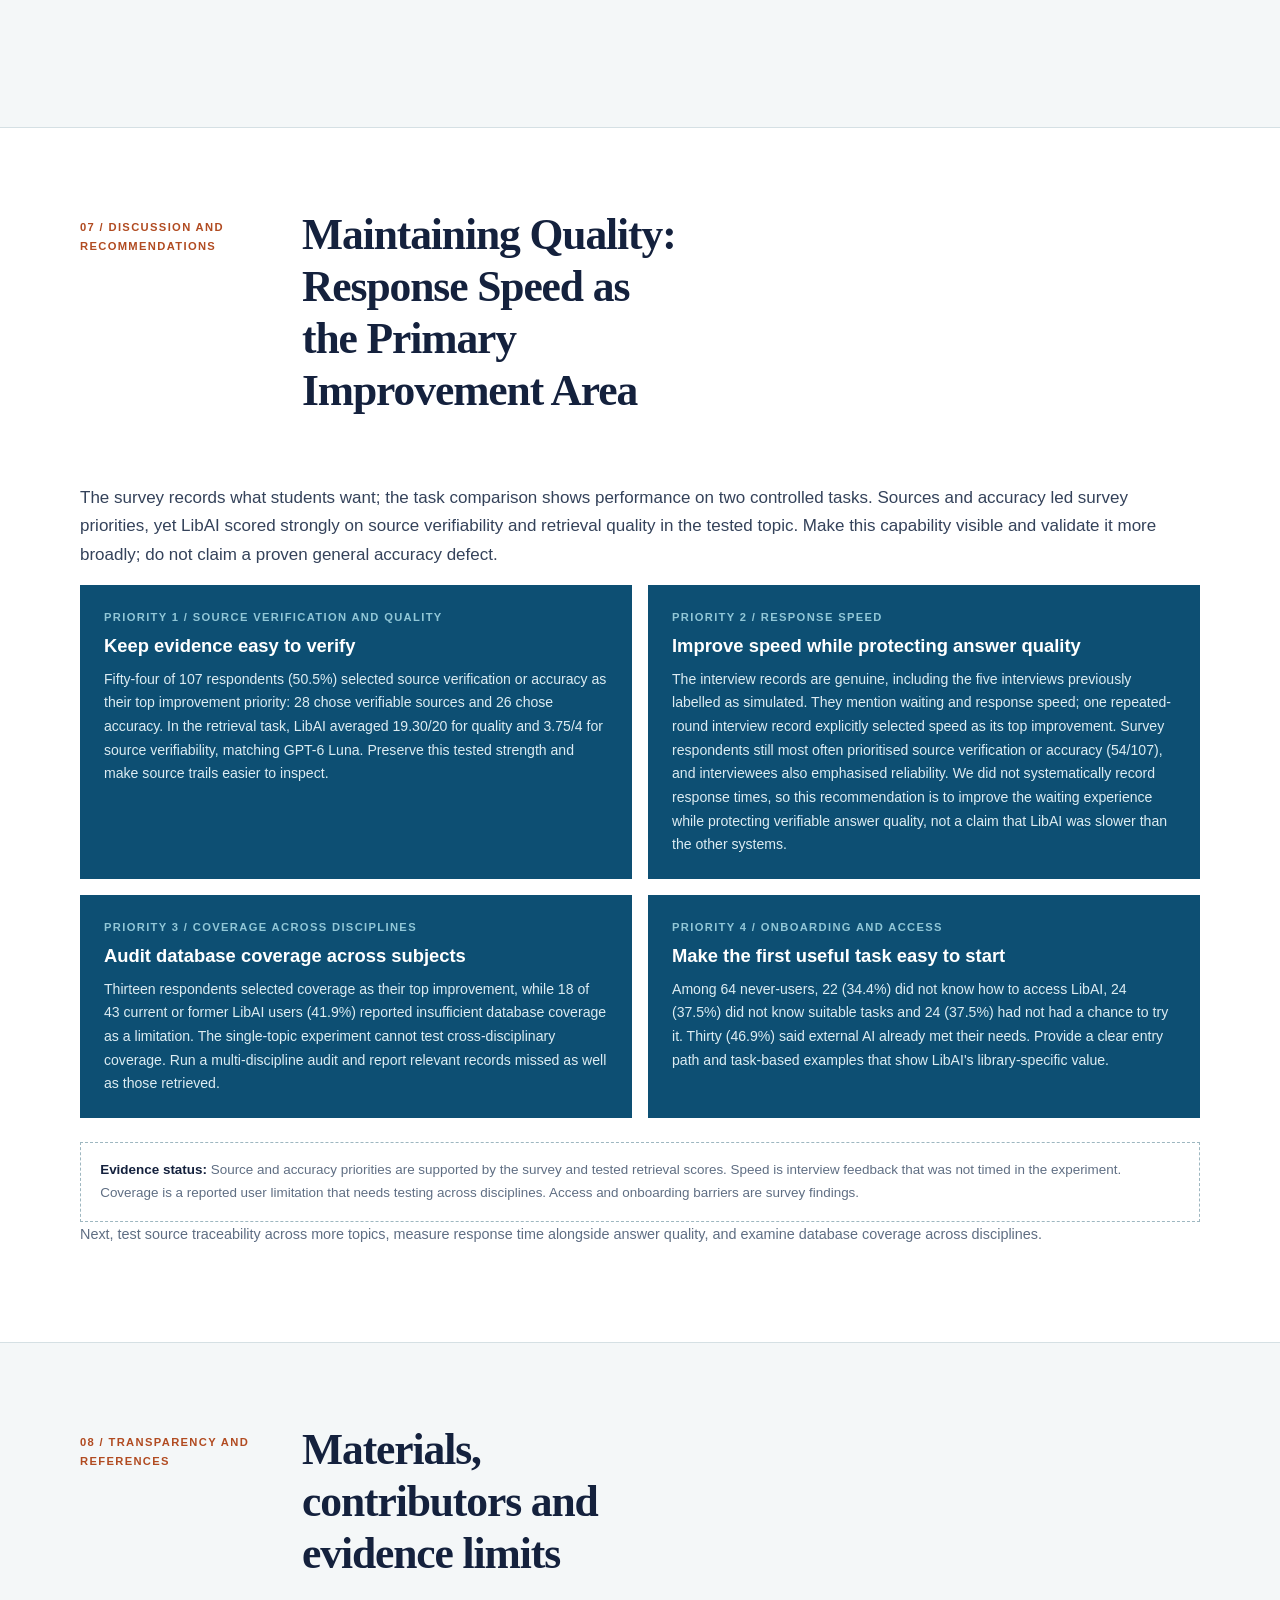
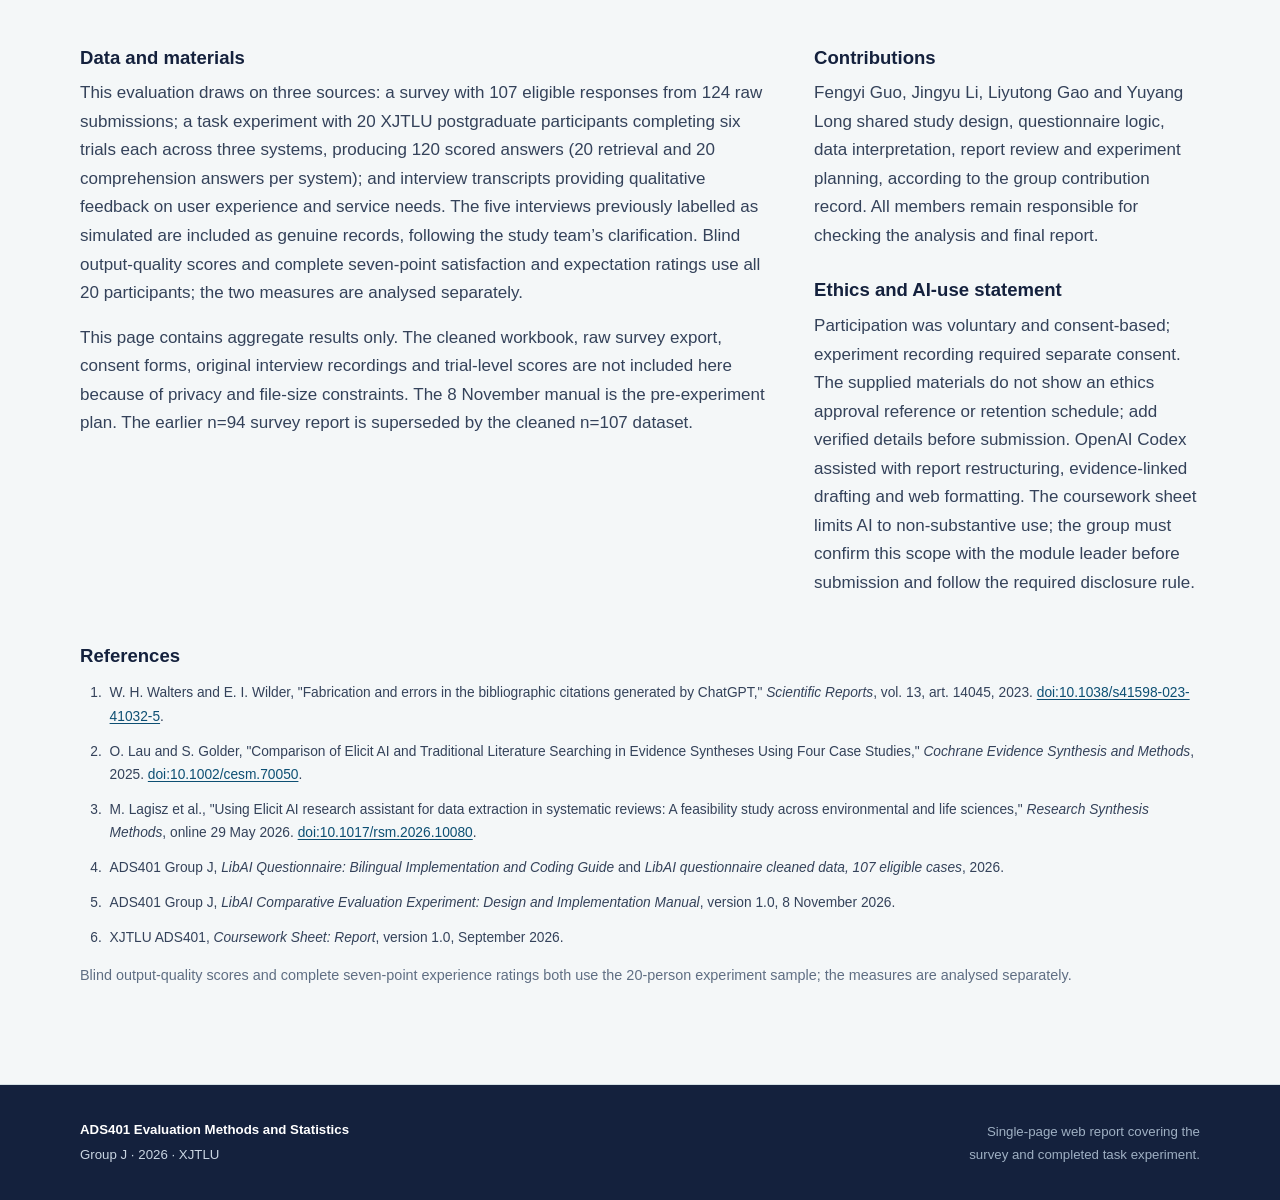
==== commit 08b4df49: "Add files via upload" ====
--- a/ADS401_GroupJ_Report.html
+++ b/ADS401_GroupJ_Report.html
@@ -63,7 +63,7 @@
 <div class="overview-copy">
 <p class="lead-paragraph">This project examines whether XJTLU postgraduate students use LibAI for literature work, what they want from a library AI service, and how LibAI performs on common literature tasks.</p>
 <p>We first surveyed 107 postgraduates about LibAI use, non-use reasons, AI-supported literature tasks and improvement priorities. We then compared LibAI with ChatGPT (GPT-6 Luna configuration) and DeepSeek on literature retrieval and abstract understanding, and used interview feedback to add context to the results.</p>
-<p>Respondents placed particular value on reliable, verifiable sources and accuracy. In the retrieval task, LibAI matched GPT-6 Luna on mean quality and source verifiability. Interview feedback also identified faster responses as a desired improvement. Together, the findings suggest preserving and improving source traceability while treating response speed as a service need for further evaluation.</p>
+<p>Respondents placed particular value on reliable, verifiable sources and accuracy. In the retrieval task, LibAI matched GPT-6 Luna on mean quality and source verifiability. Interviewees mentioned speed, while generally prioritising reliability; response time is therefore a service need to investigate alongside quality.</p>
 </div>
 <div aria-label="Key survey and task study results" class="evidence-strip" role="group"><div class="evidence-item"><p class="evidence-number">40.2%</p><p>had ever used LibAI (43 of 107)</p></div><div class="evidence-item"><p class="evidence-number">59.8%</p><p>had never used LibAI (64 of 107)</p></div><div class="evidence-item"><p class="evidence-number">50.5%</p><p>selected source verification or accuracy as their top improvement</p></div><div class="evidence-item"><p class="evidence-number">19.30 / 20</p><p>mean retrieval score for both LibAI and GPT-6 Luna</p></div></div>
 </div></section>
@@ -82,7 +82,7 @@
 <div class="section-heading"><p class="section-label">04 / Study design and methods</p><h2>Survey design and experiment approach</h2></div>
 <div class="finding-block single"><div><h3>4.1 Questionnaire: adoption and user needs</h3><p>The questionnaire moved from students’ general AI use to their specific experience with LibAI. It asked which AI tools they used for literature-related work and which tasks they used them for; whether they knew about or had used LibAI; and, based on their experience, what factors encouraged or hindered use. It also asked respondents to rate desired functions and select the improvement they would prioritise first. Responses about common literature tasks informed task selection, while the other AI tools reported by respondents informed comparator selection. The bilingual questionnaire targeted XJTLU postgraduate students. Of 124 raw submissions, six did not consent and 11 were not XJTLU postgraduates, leaving 107 eligible responses.</p><p>Findings are descriptive and exploratory. The survey used non-probability convenience/snowball recruitment.</p></div></div>
 <div class="survey-experiment-map"><h3>How the survey informed the experiment</h3><p class="map-intro">Three questionnaire findings shaped the task choice, comparison systems and scoring focus.</p><div class="map-row"><div class="map-survey"><p class="map-label">Survey question · Q6</p><h4>Which academic tasks do students use AI for?</h4><p>Among 97 recent AI users, literature search/screening and reading/summarising were each selected by 61 respondents.</p></div><div class="map-arrow" aria-hidden="true">→</div><div class="map-experiment"><p class="map-label">Experiment design</p><h4>Test literature retrieval and abstract understanding</h4><p>The two task areas represent common literature work reported in the questionnaire.</p></div></div><div class="map-row"><div class="map-survey"><p class="map-label">Survey question · Q7</p><h4>Which AI tool do students use most?</h4><p>ChatGPT was named by 32 respondents and DeepSeek by 31; two named LibAI (n=97).</p></div><div class="map-arrow" aria-hidden="true">→</div><div class="map-experiment"><p class="map-label">Experiment design</p><h4>Compare LibAI with ChatGPT and DeepSeek</h4><p>The experiment used GPT-6 Luna as the ChatGPT configuration, alongside DeepSeek and LibAI.</p></div></div><div class="map-row"><div class="map-survey"><p class="map-label">Survey question · Q28</p><h4>Which improvement should LibAI prioritise first?</h4><p>Verifiable sources were selected by 28 respondents and accuracy by 26 (n=107).</p></div><div class="map-arrow" aria-hidden="true">→</div><div class="map-experiment"><p class="map-label">Experiment design</p><h4>Score source traceability and answer quality</h4><p>The rubric assessed source verifiability, correctness, relevance, completeness and clarity.</p></div></div><p class="map-caption">The survey determined what to examine; the experiment compared outputs on those selected tasks and criteria.</p></div>
-<div class="two-col"><div><h3>4.2 Task comparison: procedure</h3><p>To assess the common literature tasks identified in the survey, 20 XJTLU postgraduates used LibAI, DeepSeek and GPT-6 Luna (ChatGPT configuration) to complete a literature-retrieval task and a fixed abstract-comprehension task. Each participant completed six trials, producing 120 answers for scoring. Participants were interviewed after the tasks. The results briefly compare the three systems on these tasks.</p></div><div><h3>4.3 Measures and safeguards</h3><p>Participants recorded each system’s specific response. The group then conducted a second blind review of the recorded answers to cross-check the results. Reviewers assessed correctness, relevance, completeness, source verifiability and clarity/actionability using the 0–20 scoring scale. </p><p>All 20 participants’ task answers were included in output scoring. Complete seven-point satisfaction and expectation ratings were available for 15 participants; the other five records were incomplete for this measure and were not included in the rating analysis. Participation in the questionnaire and experiment required informed consent, and recording required separate consent. This page reports aggregate findings only and does not display raw responses or identifying information.</p></div></div>
+<div class="two-col"><div><h3>4.2 Task comparison: procedure</h3><p>To assess the common literature tasks identified in the survey, 20 XJTLU postgraduates used LibAI, DeepSeek and GPT-6 Luna (ChatGPT configuration) to complete a literature-retrieval task and a fixed abstract-comprehension task. Each participant completed six trials, producing 120 answers for scoring. Participants were interviewed after the tasks. The results briefly compare the three systems on these tasks.</p></div><div><h3>4.3 Measures and safeguards</h3><p>Participants recorded each system’s specific response. The group then conducted a second blind review of the recorded answers to cross-check the results. Reviewers assessed correctness, relevance, completeness, source verifiability and clarity/actionability using the 0–20 scoring scale. </p><p>All 20 participants’ task answers were included in output scoring. Complete seven-point satisfaction and expectation ratings were available for all 20 participants and analysed as within-participant responses. Participation in the questionnaire and experiment required informed consent, and recording required separate consent. This page reports aggregate findings only and does not display raw responses or identifying information.</p></div></div>
 </div></section>
 <section class="section" id="findings"><div class="wrap">
 <div class="section-heading"><p class="section-label">05 / Survey findings</p><h2>Few students use LibAI; sources and accuracy lead priorities</h2></div>
@@ -93,28 +93,28 @@
 <div class="finding-block"><div><p class="mini-label">RQ3 / Barriers and priorities</p><h3>Non-use reflects competing tools and practical barriers</h3><p>Among 64 respondents who had never used LibAI, 30 said external AI already met their literature needs (46.9%). Twenty-four did not know which academic tasks LibAI could help with (37.5%), 24 lacked an opportunity to try it (37.5%), and 22 did not know how to access it (34.4%). Sixteen (25.0%) reported concerns about accuracy or sources.</p><p>Among 43 current or former users, commonly reported limitations included insufficient database or resource coverage (18, 41.9%), irrelevant or inaccurate results (17, 39.5%), and external AI already meeting their needs (17, 39.5%). Sixteen users (37.2%) also reported difficulty with complex or mixed-language requests, while 15 (34.9%) reported insufficient source or evidence information.</p></div><div class="finding-aside"><p class="mini-label">Improvement priorities</p><p>As a single top priority, 28 respondents selected verifiable sources and evidence (26.2%), and 26 selected accuracy and fewer fabricated answers (24.3%). Together, these accounted for 54 of 107 choices (50.5%). Database coverage followed with 13 choices (12.1%).</p></div></div>
 </div></section>
 <section class="section alt" id="experiment"><div class="wrap">
-<div class="section-heading"><p class="section-label">06 / Task experiment</p><h2>LibAI and GPT-6 Luna performed similarly across the two tasks</h2></div>
-<p class="lead-paragraph">Across the two tasks, LibAI and GPT-6 Luna achieved similar mean scores. On literature retrieval, both averaged 19.30/20, compared with 13.75/20 for DeepSeek. On abstract comprehension, scores were close to the maximum: 19.85/20 for LibAI, 19.90/20 for GPT-6 Luna and 19.50/20 for DeepSeek; no pairwise differences were statistically significant. These results indicate that LibAI performed comparably to GPT-6 Luna on the tasks tested.</p>
+<div class="section-heading"><p class="section-label">06 / Task experiment</p><h2>Experiment on LibAI and Common Generative AI's Retrieval and Comprehension Abilities</h2></div>
+<p class="lead-paragraph">Across the same literature-retrieval and abstract-comprehension tasks, the systems showed different patterns. LibAI and GPT-6 Luna both averaged 19.30/20 on retrieval, above DeepSeek's 13.75/20; LibAI also matched GPT-6 Luna on source verifiability (3.75/4). Comprehension scores clustered near full marks, with no significant pairwise differences. This supports a comparison on the tested tasks, not a general ranking across topics or users.</p>
 
 <div class="table-wrap"><table><caption>Table 2. Mean answer quality and full-mark counts in the reported task sample</caption><thead><tr><th>System</th><th>Retrieval mean (SD)</th><th>Retrieval full marks</th><th>Comprehension mean (SD)</th><th>Comprehension full marks</th></tr></thead><tbody><tr><th scope="row">DeepSeek</th><td>13.75 (1.83)</td><td>0 / 20</td><td>19.50 (0.69)</td><td>12 / 20</td></tr><tr><th scope="row">GPT-6 Luna (ChatGPT)</th><td>19.30 (1.63)</td><td>14 / 20</td><td>19.90 (0.45)</td><td>19 / 20</td></tr><tr><th scope="row">LibAI</th><td>19.30 (0.86)</td><td>11 / 20</td><td>19.85 (0.49)</td><td>18 / 20</td></tr></tbody></table></div>
-<div class="chart-overview"><div class="chart-overview-head"><div><p class="mini-label">Task evidence</p><h3>Quality and user ratings</h3></div><p>Quality scores cover all 20 participants. Experience ratings use 15 complete cases.</p></div><div class="chart-mosaic"><figure class="primary-chart"><img alt="Mean quality out of 20: retrieval DeepSeek 13.75, GPT-6 Luna 19.30, LibAI 19.30; comprehension 19.50, 19.90 and 19.85." class="chart-image" src="assets/experiment-charts/mean-quality.png"/><figcaption><strong>Figure 6.</strong> Mean blinded quality score, n=20 per system and task.</figcaption></figure><figure class="primary-chart"><img alt="Retrieval source verifiability averages: DeepSeek 2.20/4, GPT-6 Luna 3.75/4, LibAI 3.75/4; completeness averages 2.25, 3.80 and 3.95." class="chart-image" src="assets/experiment-charts/retrieval-dimensions.png"/><figcaption><strong>Figure 7.</strong> Source verifiability and completeness scores.</figcaption></figure><figure class="primary-chart"><img alt="Full-mark rates: retrieval 0% DeepSeek, 70% GPT-6 Luna and 55% LibAI; comprehension 60%, 95% and 90%." class="chart-image" src="assets/experiment-charts/perfect-scores.png"/><figcaption><strong>Figure 8.</strong> Full-mark rates; comprehension clusters near the ceiling.</figcaption></figure><figure class="primary-chart"><img alt="Mean satisfaction and expectation ratings across two tasks for the three systems, based on 15 participants." class="chart-image" src="assets/experiment-charts/user-experience.png"/><figcaption><strong>Figure 9.</strong> Satisfaction and expectation ratings, n=15.</figcaption></figure></div></div>
-<div class="finding-block"><div><p class="mini-label">Retrieval</p><h3>Large paired difference from DeepSeek</h3><p>The overall within-participant comparison differed across systems (Friedman Q=33.74, Kendall's W=.84, adjusted p&lt;.001). LibAI and GPT-6 Luna each averaged 5.55 points above DeepSeek; both paired comparisons had adjusted p&lt;.001. LibAI and GPT-6 Luna tied in 11 of 20 participant comparisons (adjusted p=1.000). Their source-verifiability means were both 3.75/4; DeepSeek's was 2.20/4.</p></div><div class="finding-aside"><p class="mini-label">Comprehension</p><h3>Scores clustered near full marks</h3><p>Forty-nine of 60 answers received full marks. The overall test detected a smaller system difference (Friedman Q=8.00, W=.20, adjusted p=.0119), but none of the pairwise comparisons was significant. This ceiling limits the task's ability to distinguish systems.</p></div></div>
-<div class="finding-block reverse"><div><p class="mini-label">User experience</p><h3>Ratings add context, not objective quality</h3><p>Among 15 complete cases, retrieval satisfaction differed across systems (Friedman Q=18.55, W=.62, adjusted p&lt;.001), as did expectation-confirmation ratings (Q=18.62, W=.62, adjusted p&lt;.001). GPT-6 Luna had the highest retrieval satisfaction mean (6.13/7); LibAI had the highest expectation-confirmation rating (6.20/7). Comprehension ratings did not differ significantly.</p></div><div class="finding-aside"><p class="mini-label">Interview feedback</p><h3>Response speed is a user-valued improvement</h3><p>Interview feedback commonly mentioned a wish for LibAI to respond faster. This reflects users’ experience and expectations and complements the task scores; it is considered as a service-improvement need.</p></div></div>
+<div class="chart-overview"><div class="chart-overview-head"><div><p class="mini-label">Task evidence</p><h3>Quality and user ratings</h3></div><p>Blind quality scores cover all 20 participants. Complete seven-point experience ratings are available for all 20 participants.</p></div><div class="chart-mosaic"><figure class="primary-chart"><img alt="Mean quality out of 20: retrieval DeepSeek 13.75, GPT-6 Luna 19.30, LibAI 19.30; comprehension 19.50, 19.90 and 19.85." class="chart-image" src="assets/experiment-charts/mean-quality.png"/><figcaption><strong>Figure 6.</strong> Mean blinded quality score, n=20 per system and task.</figcaption></figure><figure class="primary-chart"><img alt="Retrieval source verifiability averages: DeepSeek 2.20/4, GPT-6 Luna 3.75/4, LibAI 3.75/4; completeness averages 2.25, 3.80 and 3.95." class="chart-image" src="assets/experiment-charts/retrieval-dimensions.png"/><figcaption><strong>Figure 7.</strong> Source verifiability and completeness scores.</figcaption></figure><figure class="primary-chart"><img alt="Full-mark rates: retrieval 0% DeepSeek, 70% GPT-6 Luna and 55% LibAI; comprehension 60%, 95% and 90%." class="chart-image" src="assets/experiment-charts/perfect-scores.png"/><figcaption><strong>Figure 8.</strong> Full-mark rates; comprehension clusters near the ceiling.</figcaption></figure><figure class="primary-chart"><img alt="Mean satisfaction and expectation ratings across two tasks for the three systems, based on 20 participants." class="chart-image" src="assets/experiment-charts/user-experience.png"/><figcaption><strong>Figure 9.</strong> Satisfaction and expectation ratings, n=20.</figcaption></figure></div></div>
+<div class="finding-block"><div><p class="mini-label">Retrieval</p><h3>Well-performed in comparison with common generative AI</h3><p>The overall within-participant comparison differed across systems (Friedman Q=33.74, Kendall's W=.84, adjusted p&lt;.001). LibAI and GPT-6 Luna each averaged 5.55 points above DeepSeek; both paired comparisons had adjusted p&lt;.001. LibAI and GPT-6 Luna tied in 11 of 20 participant comparisons (adjusted p=1.000). Their source-verifiability means were both 3.75/4; DeepSeek's was 2.20/4.</p></div><div class="finding-aside"><p class="mini-label">Comprehension</p><h3>High performance clustered near full marks</h3><p>Forty-nine of 60 answers received full marks. The overall test detected a smaller system difference (Friedman Q=8.00, W=.20, adjusted p=.0119), but none of the pairwise comparisons was significant. This ceiling limits the task's ability to distinguish systems.</p></div></div>
+<div class="finding-block reverse"><div><p class="mini-label">User experience</p><h3>Competitive user satisfaction ratings</h3><p>All 20 participants completed the seven-point ratings. On retrieval, satisfaction averaged 4.35/7 for DeepSeek, 6.00/7 for GPT-6 Luna and 6.00/7 for LibAI; the within-participant difference was significant (Friedman Q=28.62, Kendall’s W=.72, p&lt;.001), with no difference between GPT-6 Luna and LibAI after pairwise adjustment. Retrieval expectation ratings were 3.90, 4.85 and 5.60/7 respectively (Q=23.23, W=.58, p&lt;.001). On comprehension, satisfaction averaged 5.95, 6.30 and 6.40/7 (Q=5.70, W=.14, p=.058); expectation ratings averaged 4.80, 5.15 and 5.55/7 (Q=9.25, W=.23, p=.010). Satisfaction was high and similar across systems for comprehension; the clearest expectation difference was between DeepSeek and LibAI (Holm-adjusted p=.014). These user ratings are reported separately from blind output-quality scores.</p></div><div class="finding-aside"><p class="mini-label">Interview feedback</p><h3>Speed matters, but source reliability comes first</h3><p>In the five actual interview transcripts, participants mentioned speed but placed source reliability and accuracy ahead of it when asked to choose. The task study did not systematically measure response time, so speed is a service improvement to investigate rather than a demonstrated performance gap.</p></div></div>
 <div class="evidence-note"><strong>Answer to RQ4.</strong> System differences depended on the task and outcome. The clearest quality separation appeared in literature retrieval; abstract-comprehension scores clustered near the ceiling, with no significant pairwise differences. Retrieval satisfaction and expectation confirmation also varied by system, while comprehension ratings did not. No single system led on every measure.</div>
 </div></section>
 <section class="section" id="discussion"><div class="wrap">
-<div class="section-heading"><p class="section-label">07 / Discussion and recommendations</p><h2>Make trust visible and give non-users a reason to try</h2></div>
+<div class="section-heading"><p class="section-label">07 / Discussion and recommendations</p><h2>Maintaining Quality: Response Speed as the Primary Improvement Area</h2></div>
 <p>The survey records what students want; the task comparison shows performance on two controlled tasks. Sources and accuracy led survey priorities, yet LibAI scored strongly on source verifiability and retrieval quality in the tested topic. Make this capability visible and validate it more broadly; do not claim a proven general accuracy defect.</p>
-<div class="recommendation-grid"><article class="recommendation-card"><p class="card-kicker">Priority 1 / Product experience</p><h3>Expose the source trail in the answer</h3><p>Show title, authors, year, DOI and a working source link together, and make the evidence behind a claim easy to inspect. This responds to the survey's leading priorities; the task study scored LibAI 3.75/4 for source verifiability. Preserve this tested strength and validate it on more topics before proposing a system-wide quality fix.</p></article><article class="recommendation-card"><p class="card-kicker">Priority 2 / Adoption</p><h3>Offer a task-based first-use path</h3><p>Give students a clear entry route and a low-risk demonstration for finding and checking a paper. This addresses 22 respondents who did not know how to access LibAI, 24 who did not know suitable tasks and 24 who lacked a chance to try it. Since 30 never-users said external AI met their needs, explain LibAI's library-specific value rather than promising generic AI features.</p></article><article class="recommendation-card"><p class="card-kicker">Priority 3 / Coverage</p><h3>Audit retrieval across disciplines</h3><p>Coverage was a top improvement choice for 13 respondents. The experiment's one search topic cannot measure database coverage across subjects. Compare LibAI with a human-checked reference set for several disciplines and report missed relevant records as well as correct returns.</p></article><article class="recommendation-card"><p class="card-kicker">Priority 4 / Next evaluation</p><h3>Treat response speed as a user-reported improvement need</h3><p>Interview feedback commonly raised faster responses as a desired improvement. Treat this as a user-reported need, and measure time to a usable, verified answer in a future evaluation before making claims about which system is faster.</p></article></div>
-<div class="evidence-key"><strong>Evidence status:</strong> Priority 1 combines survey demand with a measured score on one retrieval task. Priority 2 is survey-based. Priority 3 is a requested feature that the experiment cannot validate. Priority 4 is a measurement recommendation, not a claim that speed is poor.</div>
+<div class="recommendation-grid"><article class="recommendation-card"><p class="card-kicker">Priority 1 / Source verification and quality</p><h3>Keep evidence easy to verify</h3><p>Fifty-four of 107 respondents (50.5%) selected source verification or accuracy as their top improvement priority: 28 chose verifiable sources and 26 chose accuracy. In the retrieval task, LibAI averaged 19.30/20 for quality and 3.75/4 for source verifiability, matching GPT-6 Luna. Preserve this tested strength and make source trails easier to inspect.</p></article><article class="recommendation-card"><p class="card-kicker">Priority 2 / Response speed</p><h3>Improve speed while protecting answer quality</h3><p>The interview records are genuine, including the five interviews previously labelled as simulated. They mention waiting and response speed; one repeated-round interview record explicitly selected speed as its top improvement. Survey respondents still most often prioritised source verification or accuracy (54/107), and interviewees also emphasised reliability. We did not systematically record response times, so this recommendation is to improve the waiting experience while protecting verifiable answer quality, not a claim that LibAI was slower than the other systems.</p></article><article class="recommendation-card"><p class="card-kicker">Priority 3 / Coverage across disciplines</p><h3>Audit database coverage across subjects</h3><p>Thirteen respondents selected coverage as their top improvement, while 18 of 43 current or former LibAI users (41.9%) reported insufficient database coverage as a limitation. The single-topic experiment cannot test cross-disciplinary coverage. Run a multi-discipline audit and report relevant records missed as well as those retrieved.</p></article><article class="recommendation-card"><p class="card-kicker">Priority 4 / Onboarding and access</p><h3>Make the first useful task easy to start</h3><p>Among 64 never-users, 22 (34.4%) did not know how to access LibAI, 24 (37.5%) did not know suitable tasks and 24 (37.5%) had not had a chance to try it. Thirty (46.9%) said external AI already met their needs. Provide a clear entry path and task-based examples that show LibAI's library-specific value.</p></article></div>
+<div class="evidence-key"><strong>Evidence status:</strong> Source and accuracy priorities are supported by the survey and tested retrieval scores. Speed is interview feedback that was not timed in the experiment. Coverage is a reported user limitation that needs testing across disciplines. Access and onboarding barriers are survey findings.</div>
 
-<p class="small muted">The next evaluation should extend testing across more participants, disciplines and LibAI functions, and directly measure response time alongside answer quality.</p>
+<p class="small muted">Next, test source traceability across more topics, measure response time alongside answer quality, and examine database coverage across disciplines.</p>
 </div></section>
 <section class="section alt" id="transparency"><div class="wrap">
 <div class="section-heading"><p class="section-label">08 / Transparency and references</p><h2>Materials, contributors and evidence limits</h2></div>
-<div class="two-col transparency-top"><div><h3>Data and materials</h3><p>This page contains aggregate results only; the cleaned workbook, raw export, consent forms, interviews and trial-level scores are not included. The 8 November manual is the pre-experiment plan; the later study had 20 participants and lacks order and timing records.</p><p>The earlier n=94 survey report is superseded by the current cleaned n=107 file and is no longer linked from this page. Short-duration and straight-line-rating flags remain in the cleaned sample.</p></div><div><h3>Contributions</h3><p>Fengyi Guo, Jingyu Li, Liyutong Gao and Yuyang Long shared study design, questionnaire logic, data interpretation, report review and experiment planning, according to the group contribution record. All members remain responsible for checking the analysis and final report.</p><h3>Ethics and AI-use statement</h3><p>Participation was voluntary and consent-based; experiment recording required separate consent. The supplied materials do not show an ethics approval reference or retention schedule; add verified details before submission. OpenAI Codex assisted with report restructuring, evidence-linked drafting and web formatting. The coursework sheet limits AI to non-substantive use; the group must confirm this scope with the module leader before submission and follow the required disclosure rule.</p></div></div>
+<div class="two-col transparency-top"><div><h3>Data and materials</h3><p>This evaluation draws on three sources: a survey with 107 eligible responses from 124 raw submissions; a task experiment with 20 XJTLU postgraduate participants completing six trials each across three systems, producing 120 scored answers (20 retrieval and 20 comprehension answers per system); and interview transcripts providing qualitative feedback on user experience and service needs. The five interviews previously labelled as simulated are included as genuine records, following the study team’s clarification. Blind output-quality scores and complete seven-point satisfaction and expectation ratings use all 20 participants; the two measures are analysed separately.</p><p>This page contains aggregate results only. The cleaned workbook, raw survey export, consent forms, original interview recordings and trial-level scores are not included here because of privacy and file-size constraints. The 8 November manual is the pre-experiment plan. The earlier n=94 survey report is superseded by the cleaned n=107 dataset.</p></div><div><h3>Contributions</h3><p>Fengyi Guo, Jingyu Li, Liyutong Gao and Yuyang Long shared study design, questionnaire logic, data interpretation, report review and experiment planning, according to the group contribution record. All members remain responsible for checking the analysis and final report.</p><h3>Ethics and AI-use statement</h3><p>Participation was voluntary and consent-based; experiment recording required separate consent. The supplied materials do not show an ethics approval reference or retention schedule; add verified details before submission. OpenAI Codex assisted with report restructuring, evidence-linked drafting and web formatting. The coursework sheet limits AI to non-substantive use; the group must confirm this scope with the module leader before submission and follow the required disclosure rule.</p></div></div>
 <h3>References</h3><ol class="refs"><li>W. H. Walters and E. I. Wilder, "Fabrication and errors in the bibliographic citations generated by ChatGPT," <em>Scientific Reports</em>, vol. 13, art. 14045, 2023. <a href="https://doi.org/10.1038/s41598-023-41032-5">doi:10.1038/s41598-023-41032-5</a>.</li><li>O. Lau and S. Golder, "Comparison of Elicit AI and Traditional Literature Searching in Evidence Syntheses Using Four Case Studies," <em>Cochrane Evidence Synthesis and Methods</em>, 2025. <a href="https://doi.org/10.1002/cesm.70050">doi:10.1002/cesm.70050</a>.</li><li>M. Lagisz et al., "Using Elicit AI research assistant for data extraction in systematic reviews: A feasibility study across environmental and life sciences," <em>Research Synthesis Methods</em>, online 29 May 2026. <a href="https://doi.org/10.1017/rsm.2026.10080">doi:10.1017/rsm.2026.10080</a>.</li><li>ADS401 Group J, <em>LibAI Questionnaire: Bilingual Implementation and Coding Guide</em> and <em>LibAI questionnaire cleaned data, 107 eligible cases</em>, 2026.</li><li>ADS401 Group J, <em>LibAI Comparative Evaluation Experiment: Design and Implementation Manual</em>, version 1.0, 8 November 2026.</li><li>XJTLU ADS401, <em>Coursework Sheet: Report</em>, version 1.0, September 2026.</li></ol>
-<p class="small muted">Trial-level data were not available in the supplied files for independent recalculation of the reported experiment results.</p>
+<p class="small muted">Blind output-quality scores and complete seven-point experience ratings both use the 20-person experiment sample; the measures are analysed separately.</p>
 </div></section>
 </main>
 <footer class="site-footer">
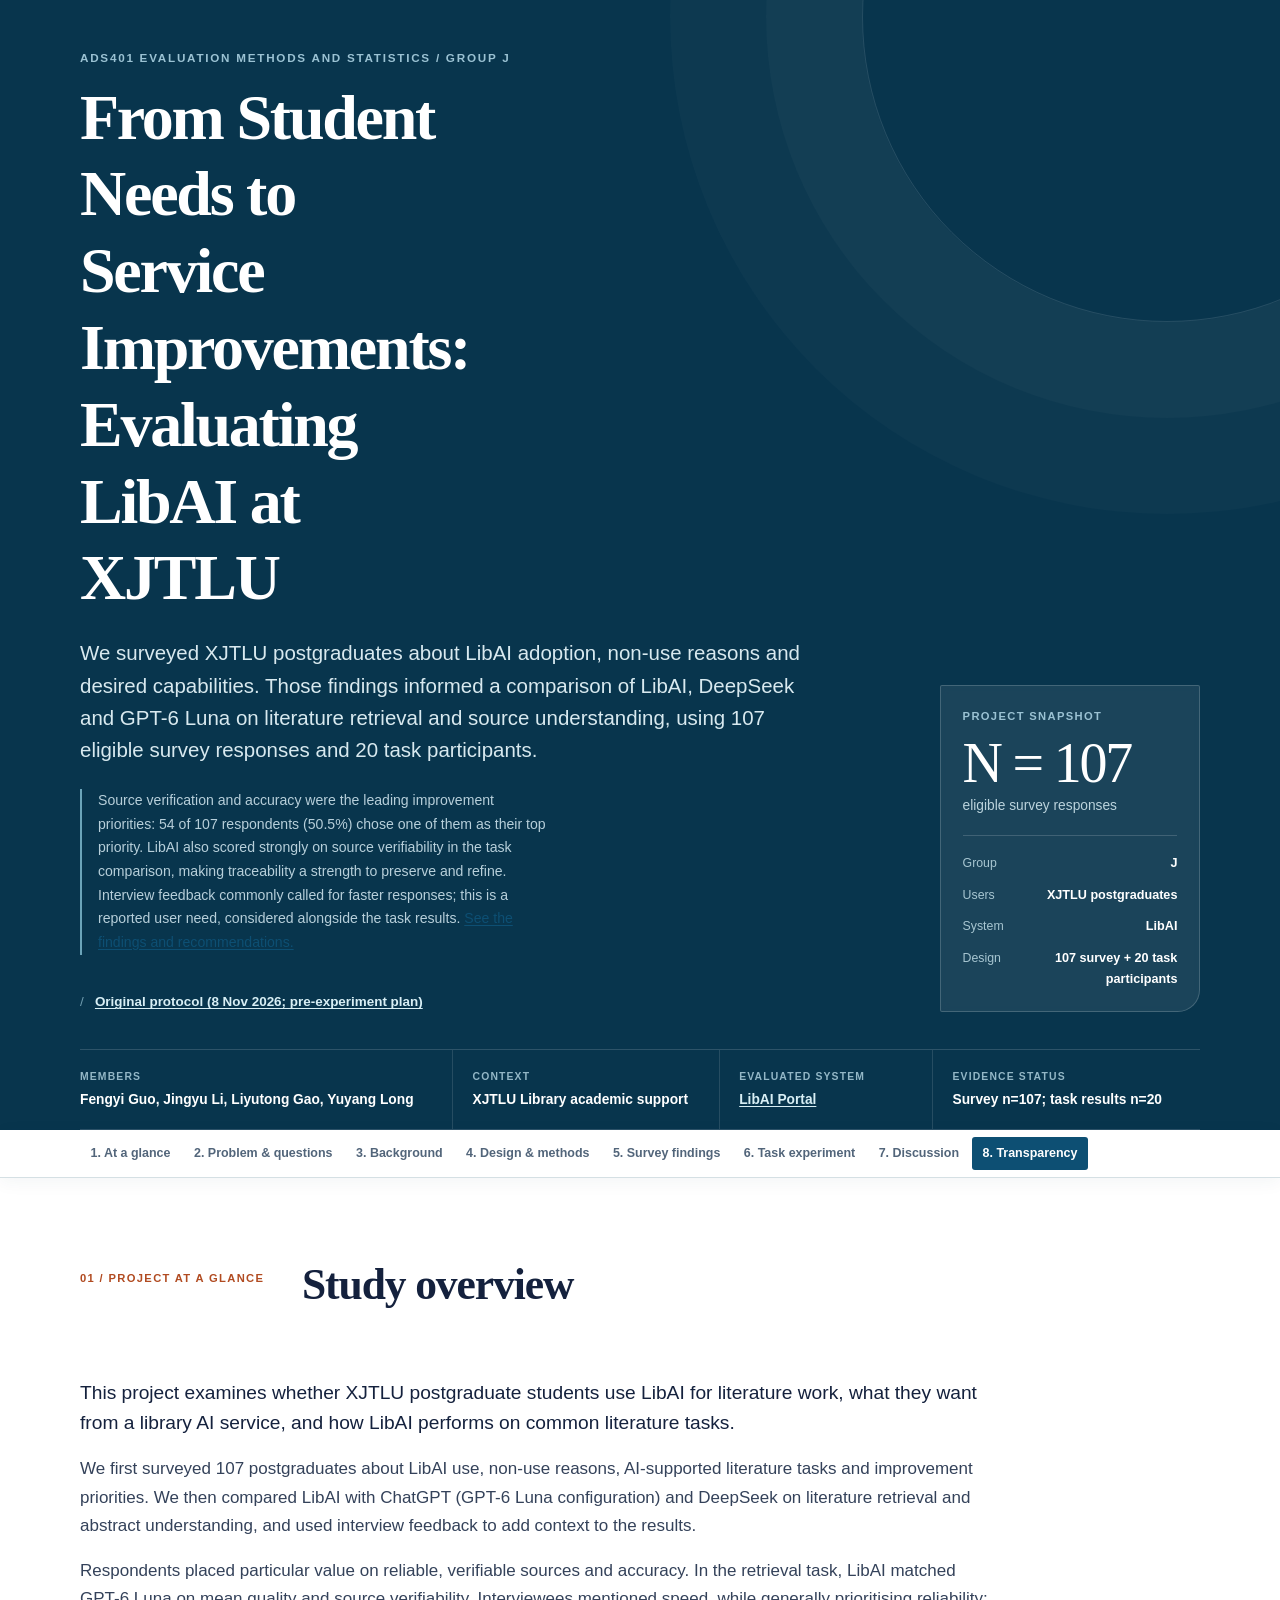
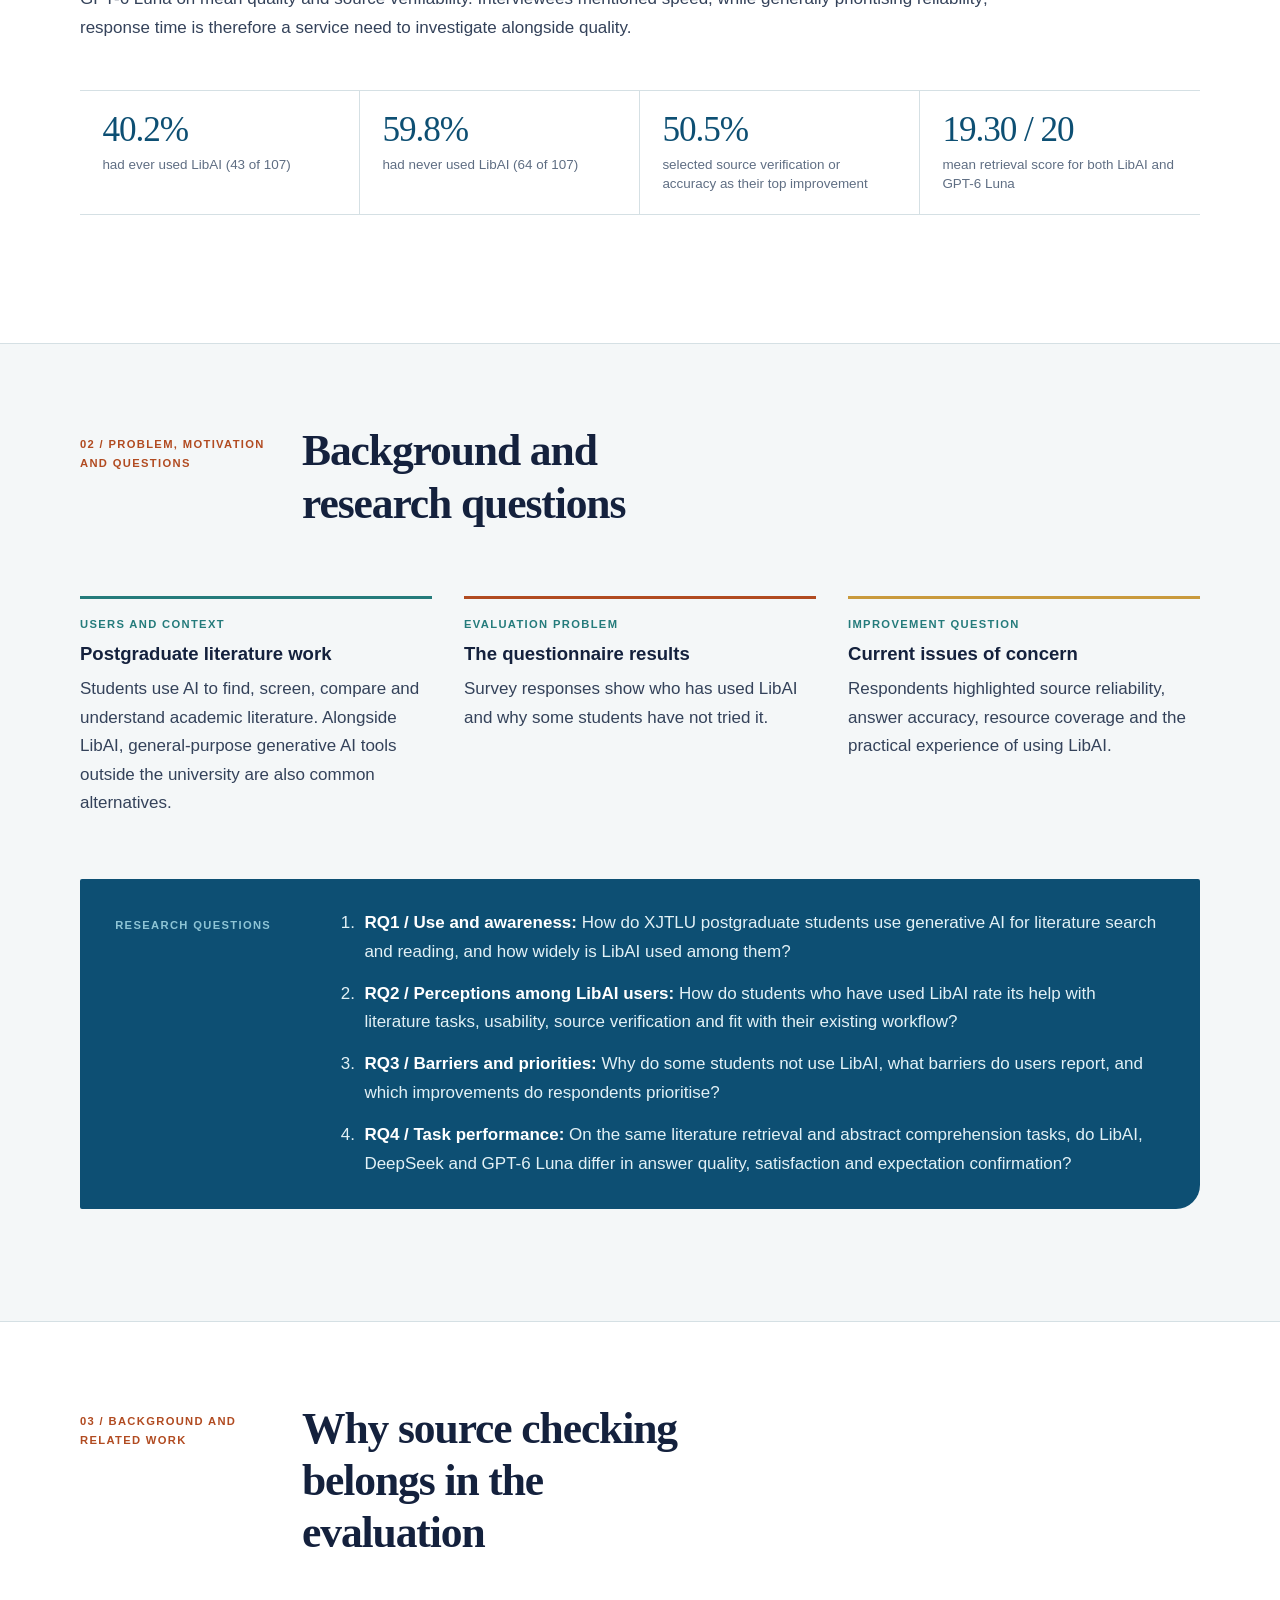
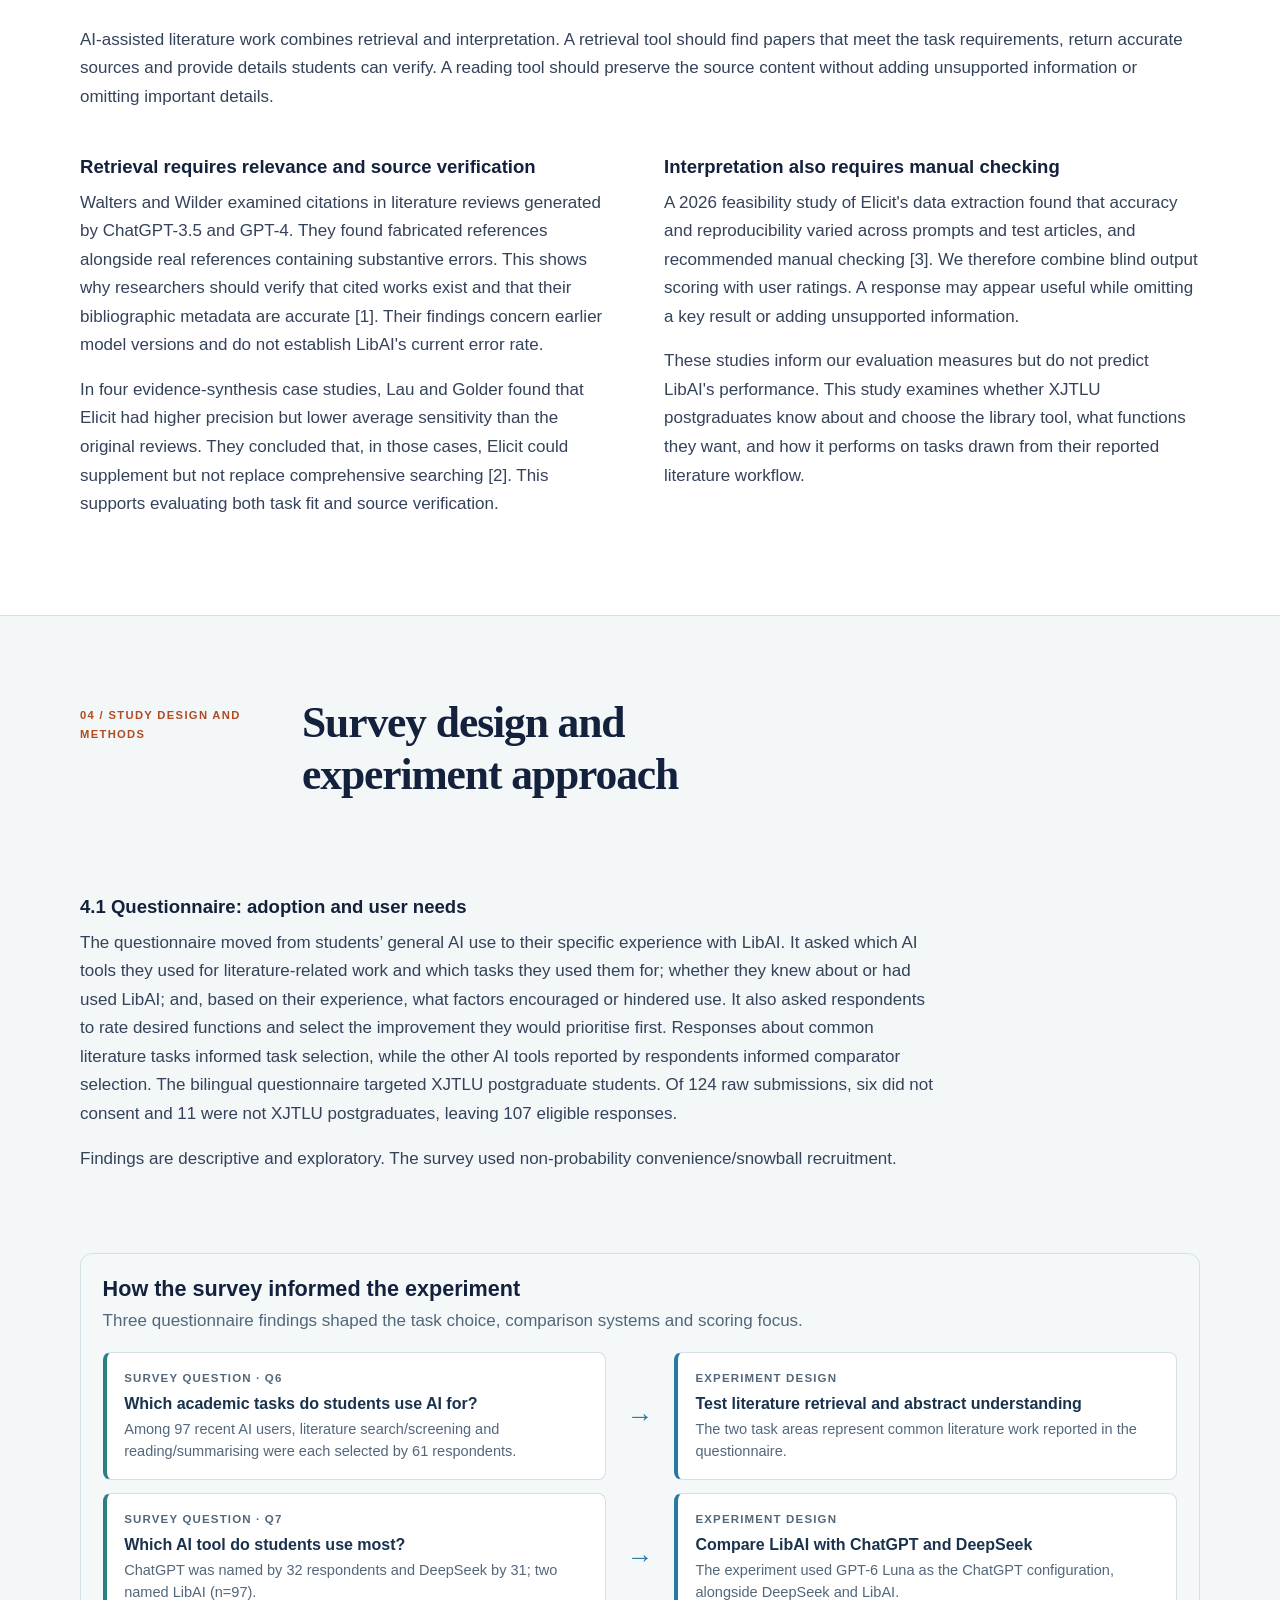
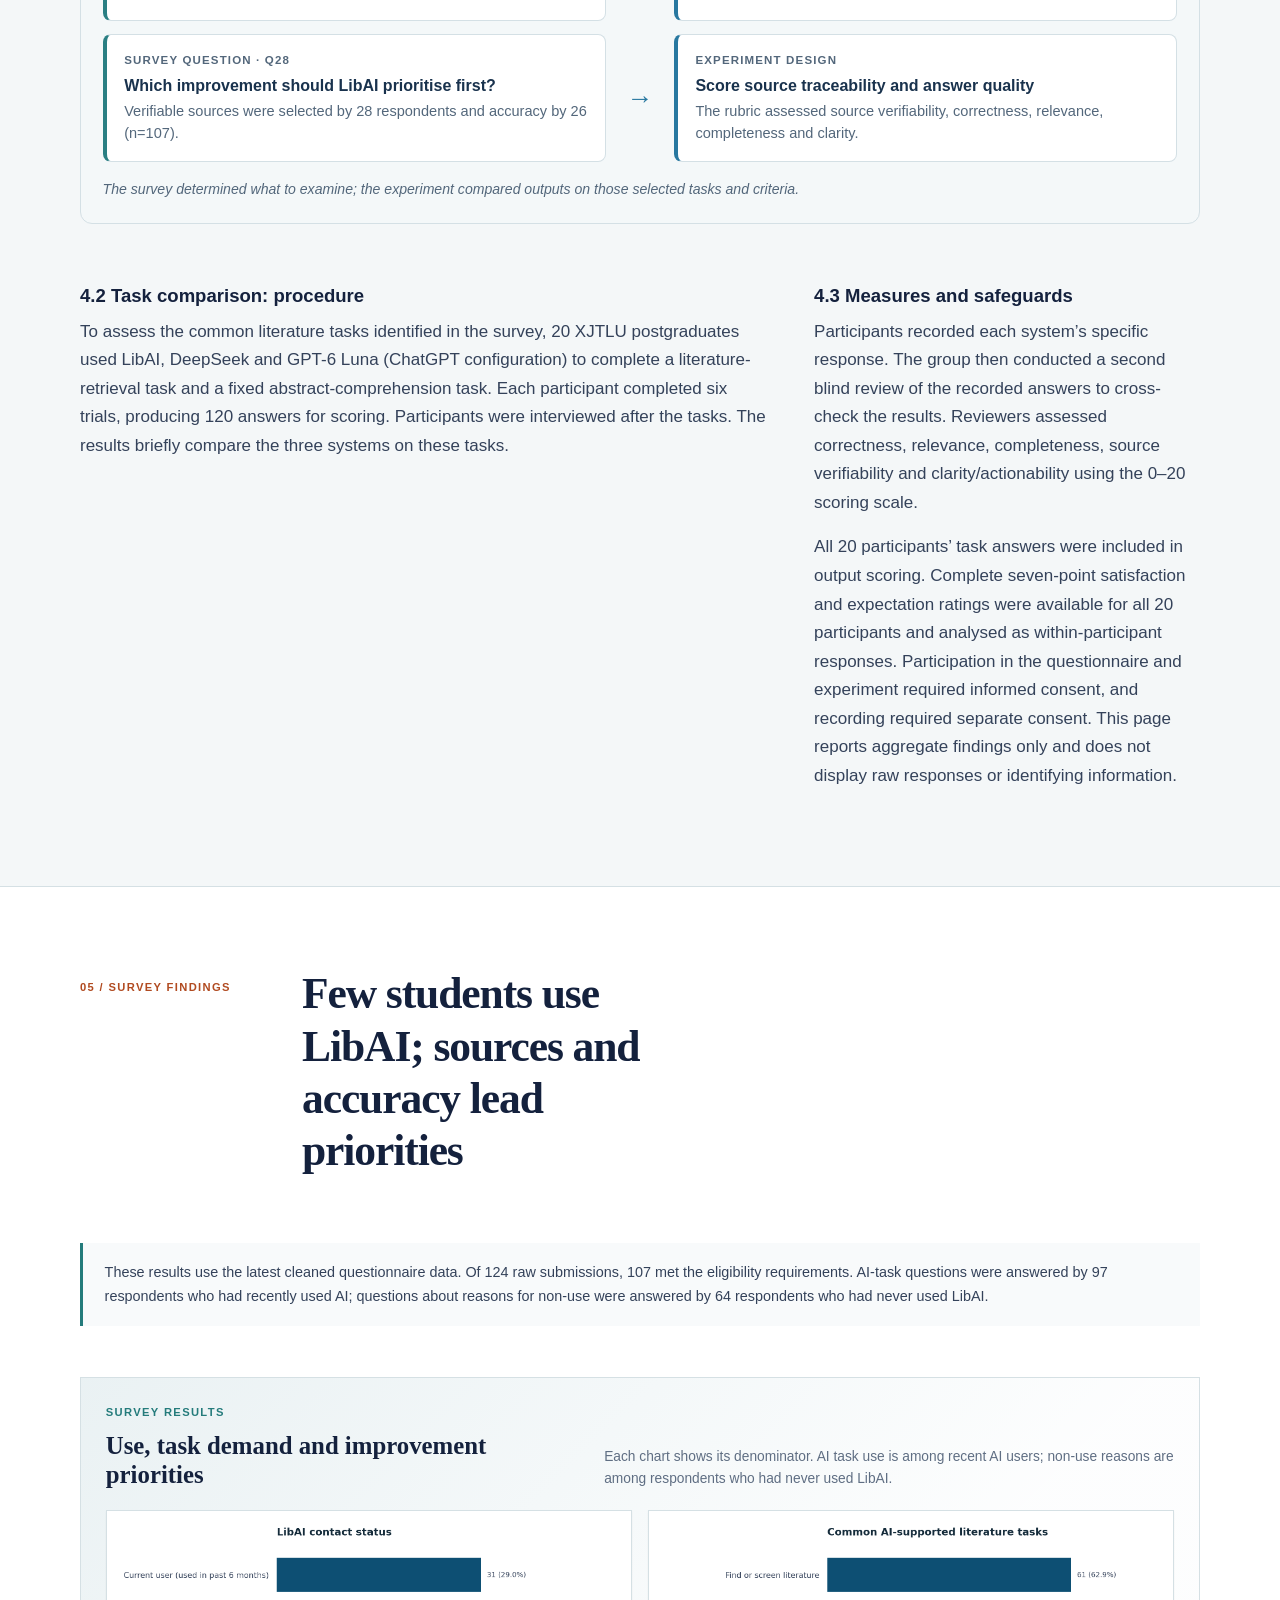
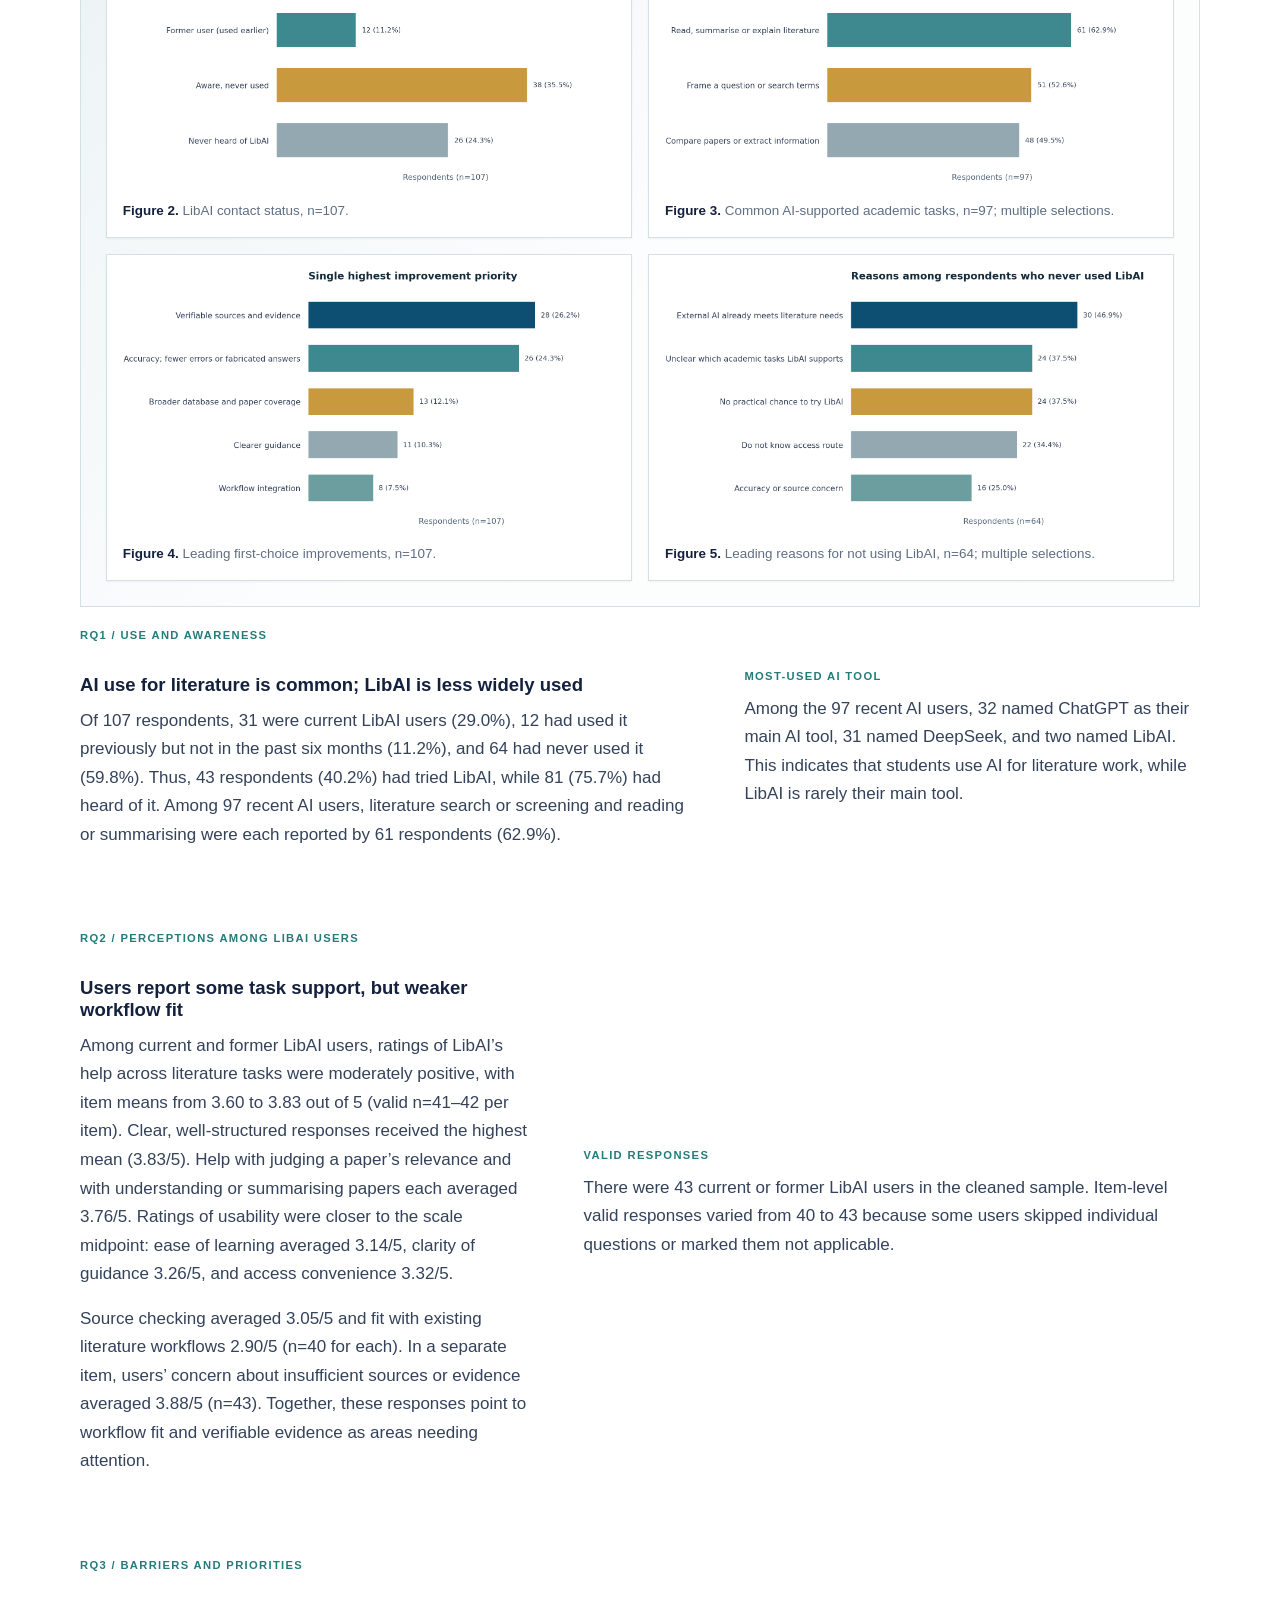
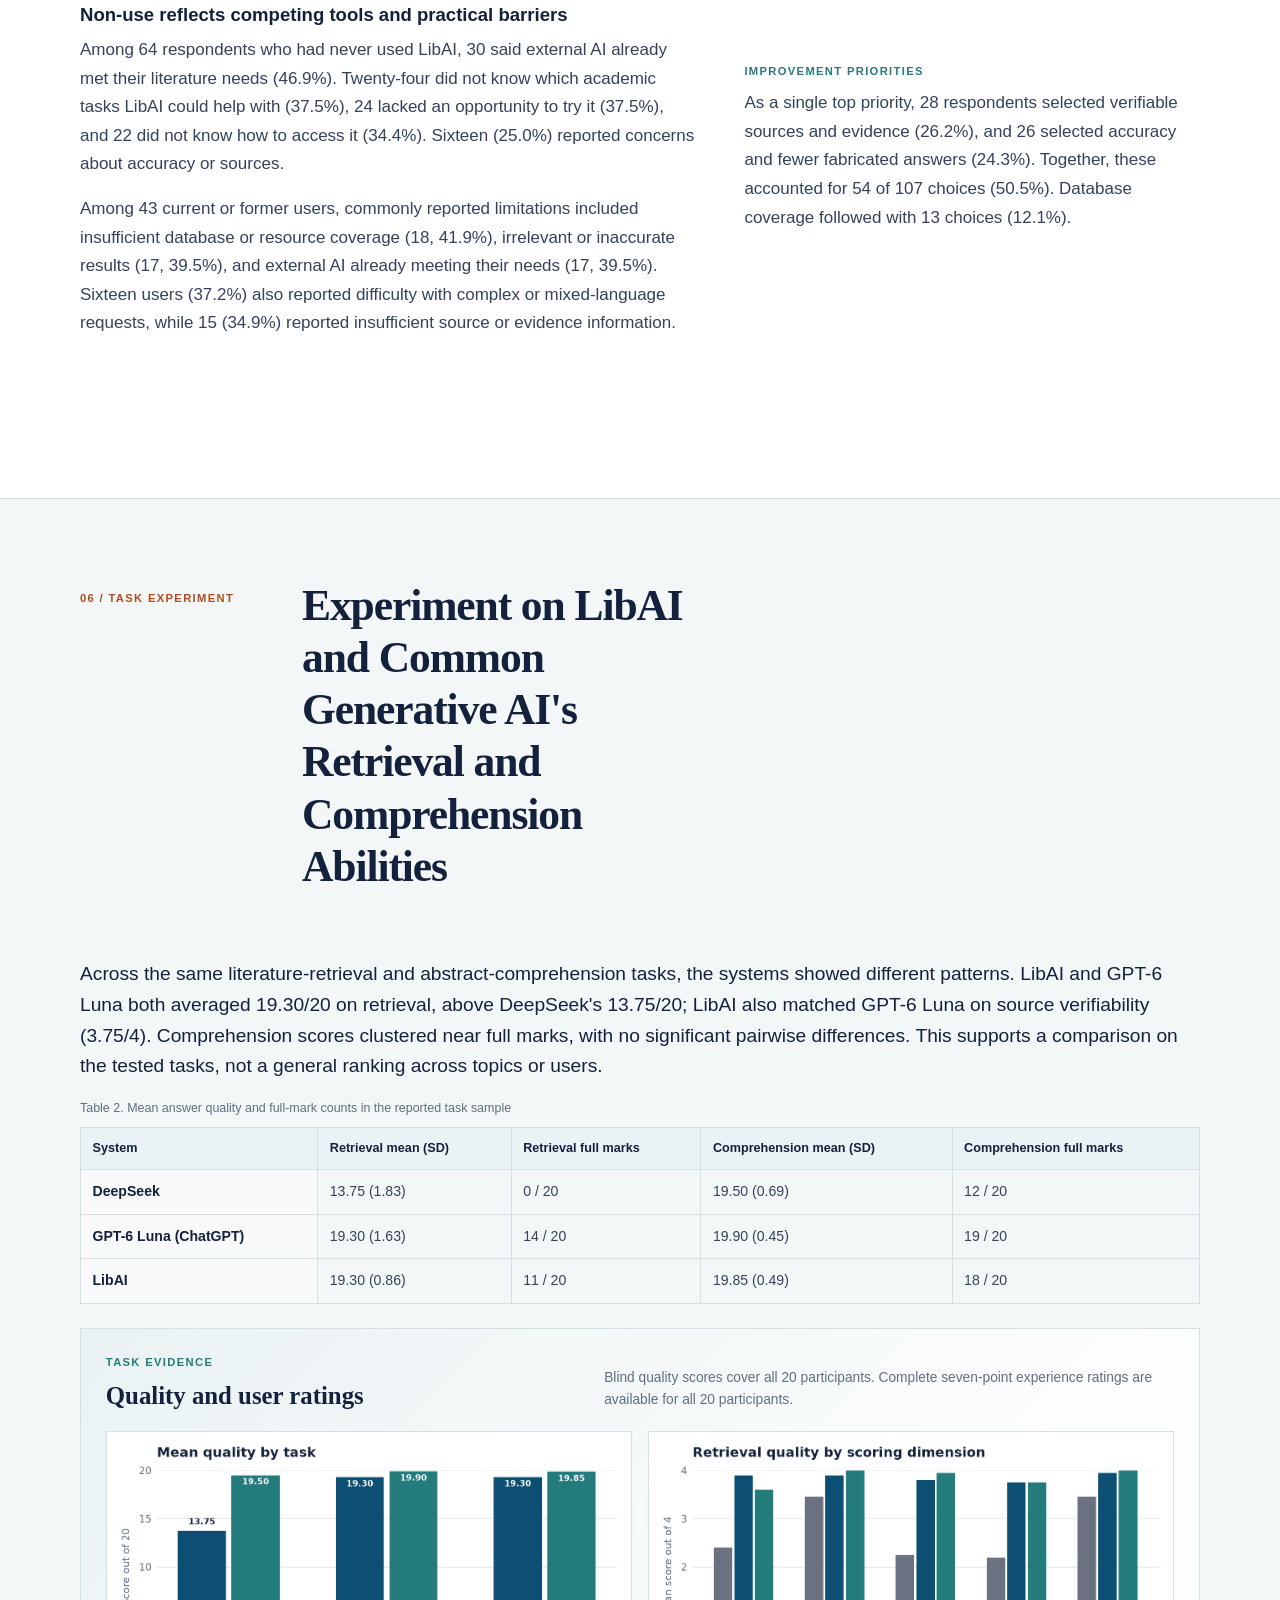
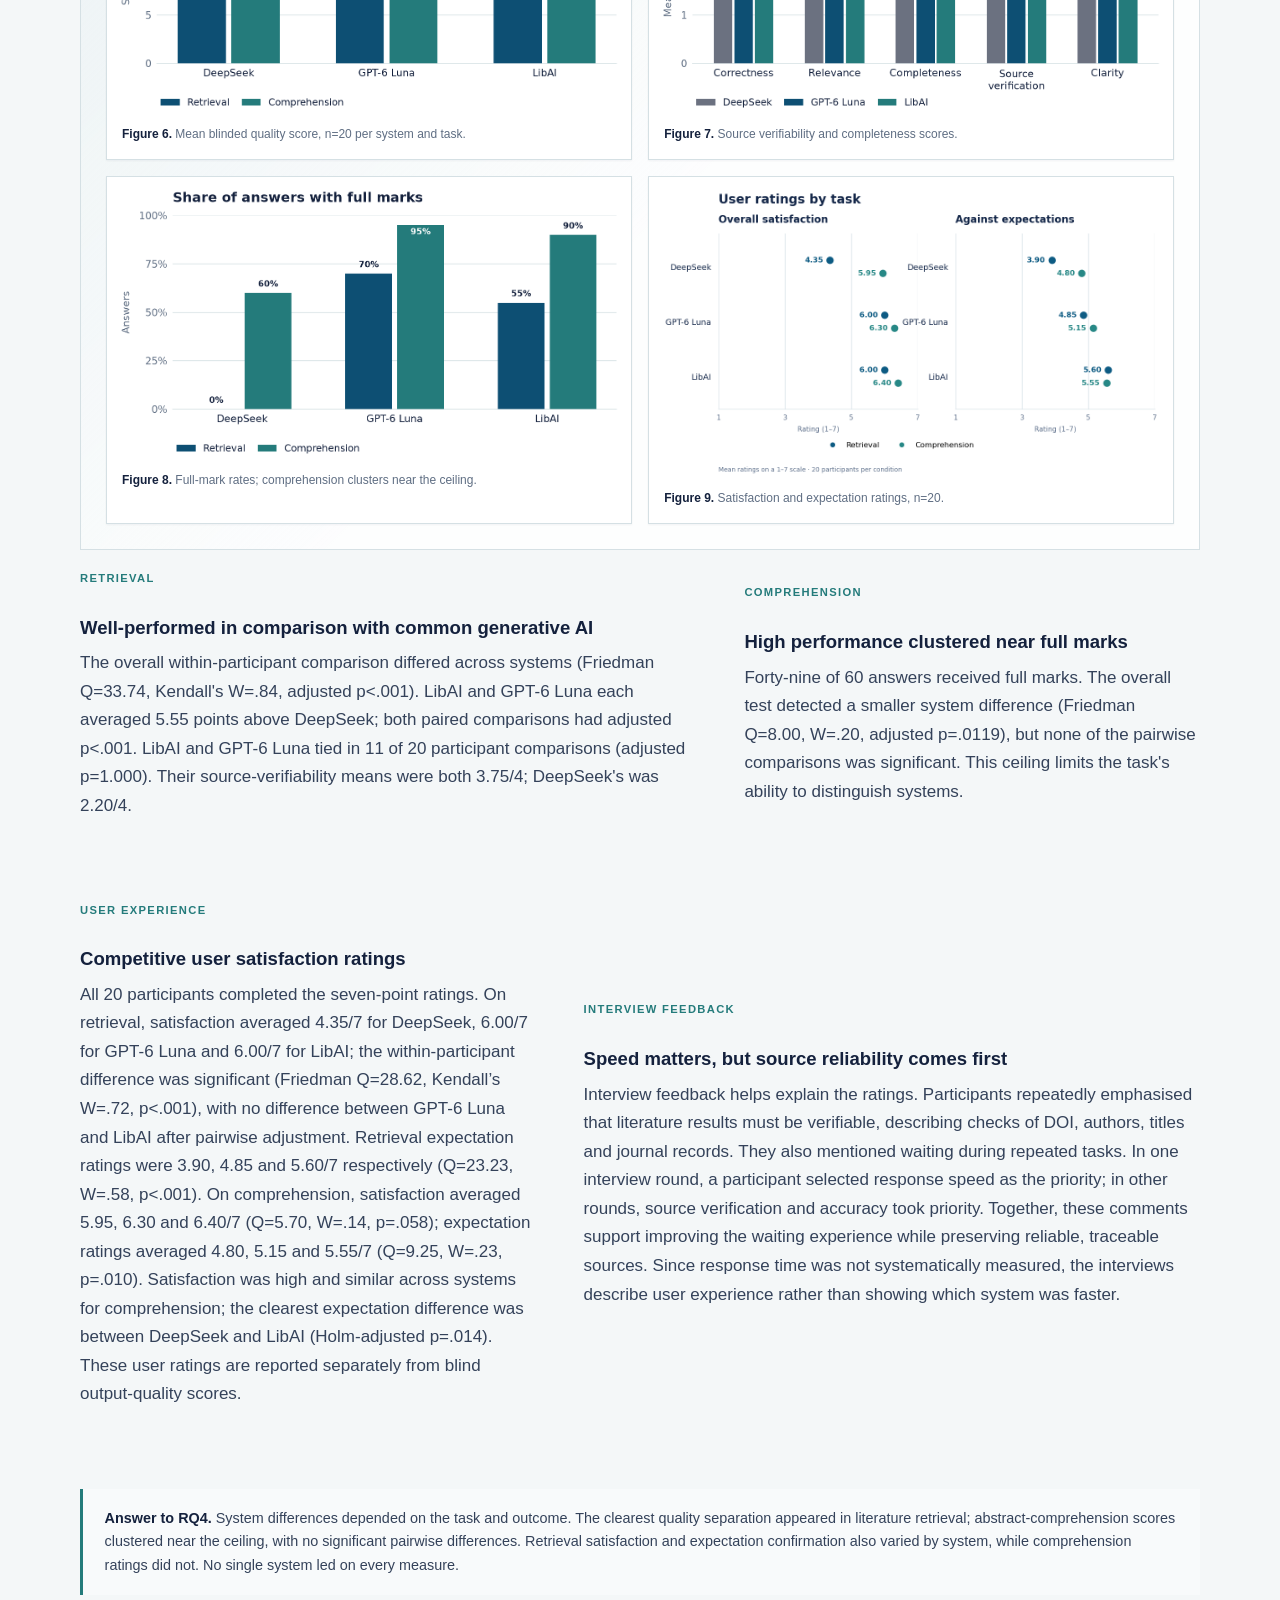
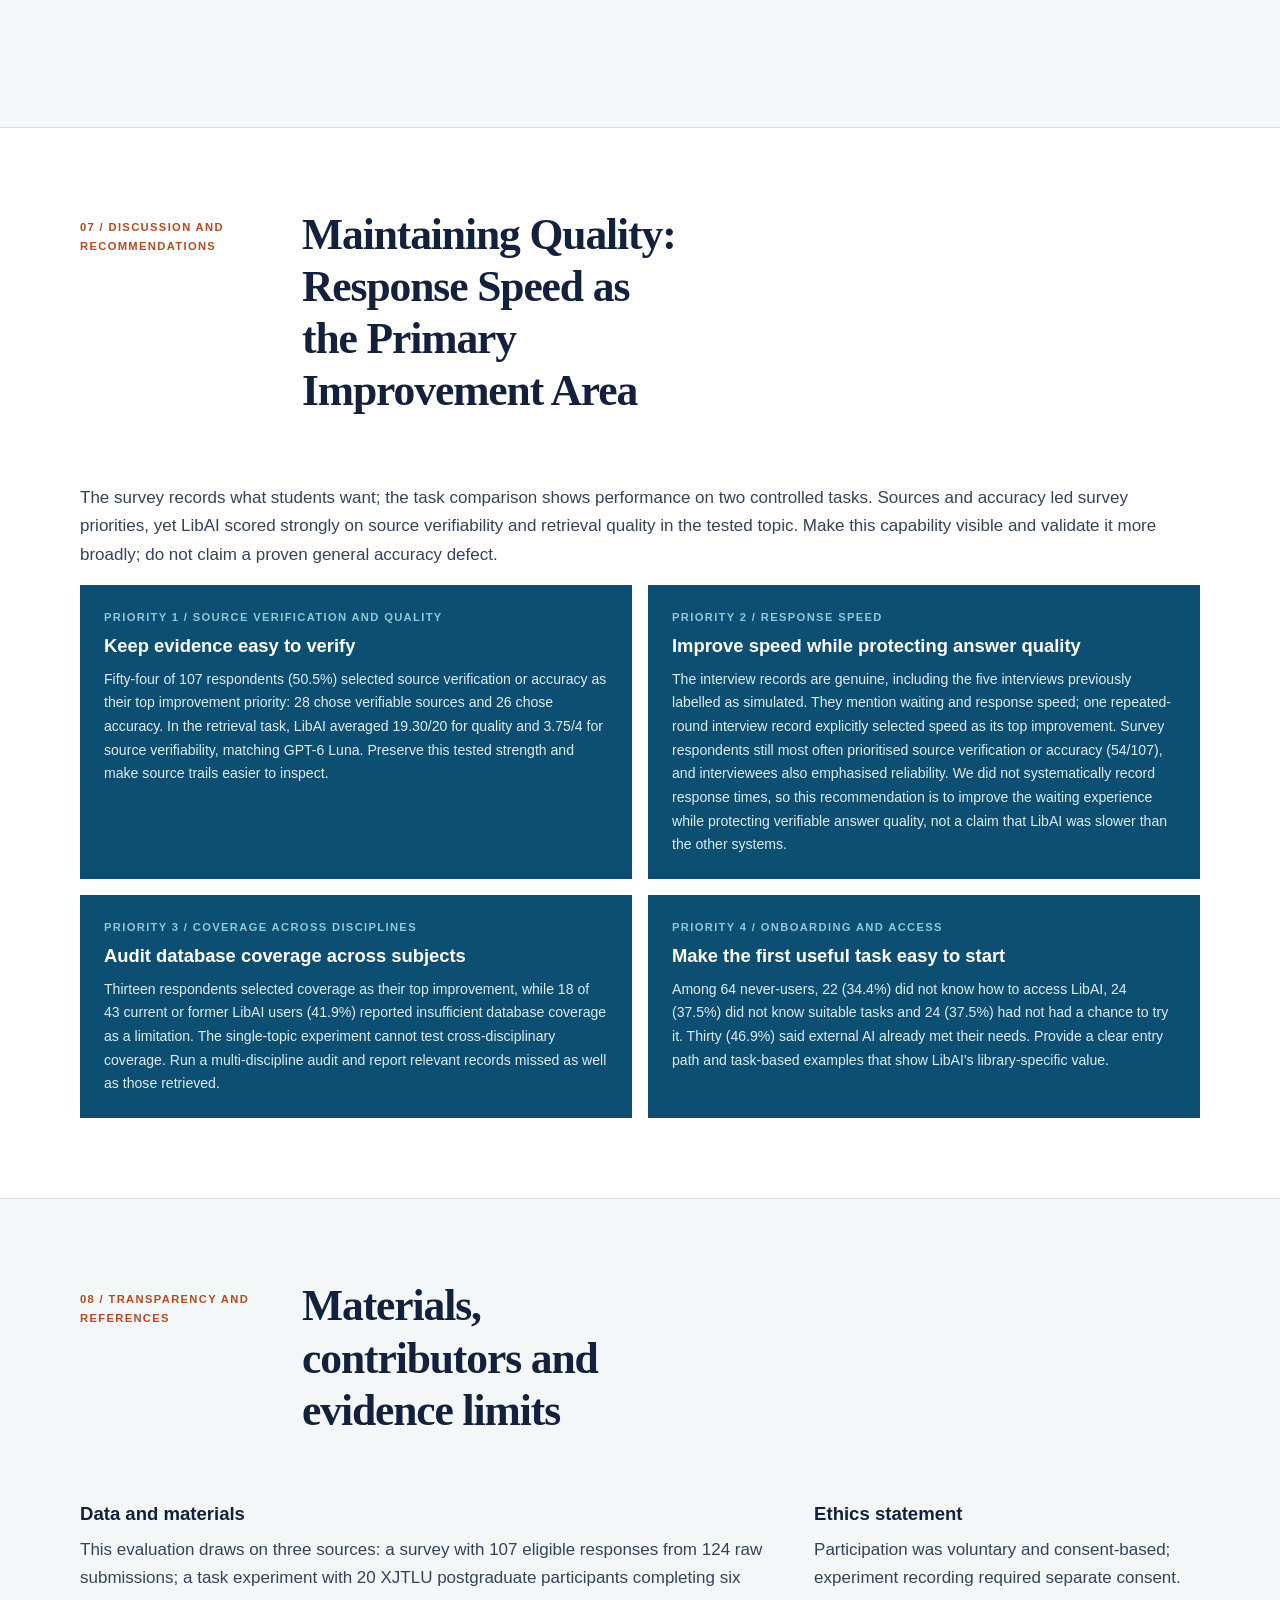
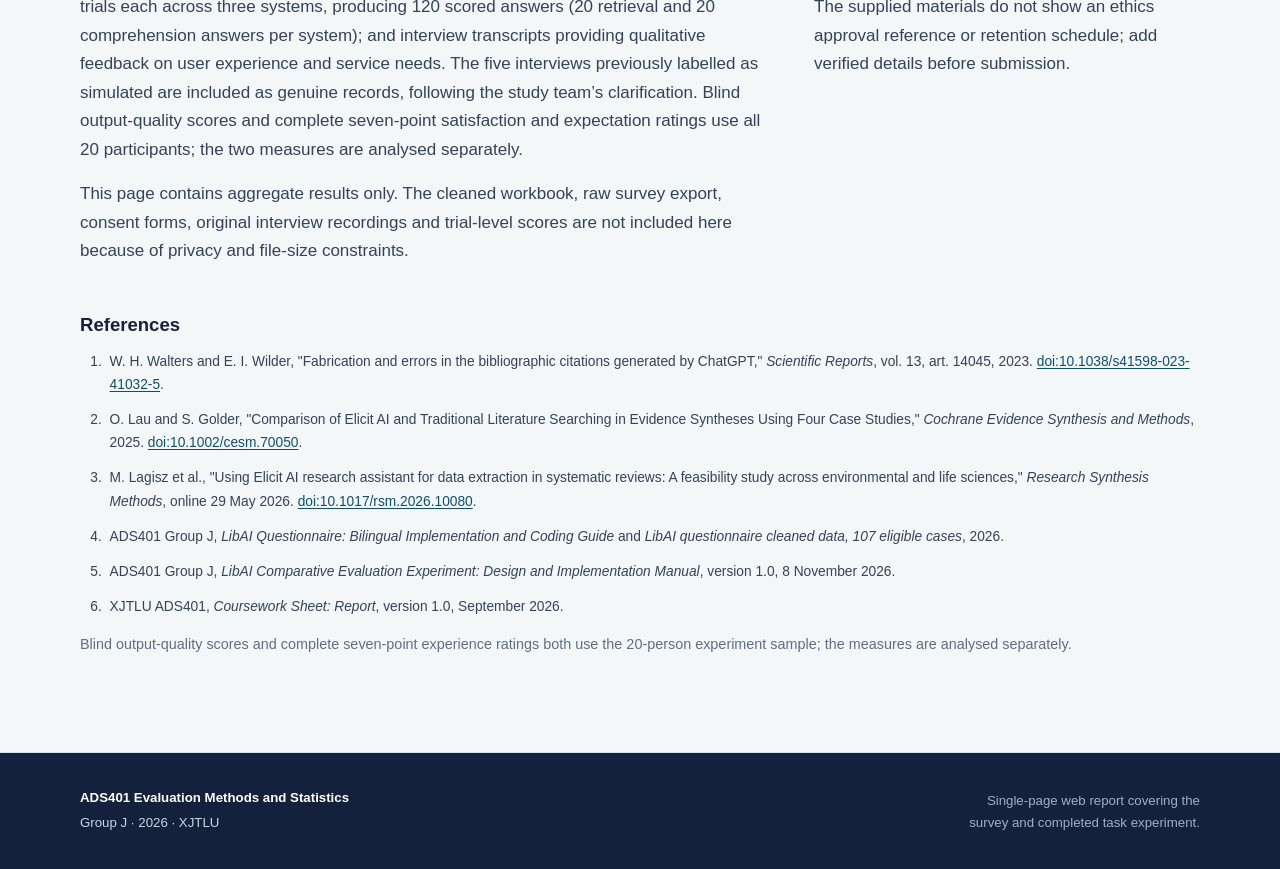
==== commit fae5a370: "Add files via upload" ====
--- a/ADS401_GroupJ_Report.html
+++ b/ADS401_GroupJ_Report.html
@@ -99,20 +99,20 @@
 <div class="table-wrap"><table><caption>Table 2. Mean answer quality and full-mark counts in the reported task sample</caption><thead><tr><th>System</th><th>Retrieval mean (SD)</th><th>Retrieval full marks</th><th>Comprehension mean (SD)</th><th>Comprehension full marks</th></tr></thead><tbody><tr><th scope="row">DeepSeek</th><td>13.75 (1.83)</td><td>0 / 20</td><td>19.50 (0.69)</td><td>12 / 20</td></tr><tr><th scope="row">GPT-6 Luna (ChatGPT)</th><td>19.30 (1.63)</td><td>14 / 20</td><td>19.90 (0.45)</td><td>19 / 20</td></tr><tr><th scope="row">LibAI</th><td>19.30 (0.86)</td><td>11 / 20</td><td>19.85 (0.49)</td><td>18 / 20</td></tr></tbody></table></div>
 <div class="chart-overview"><div class="chart-overview-head"><div><p class="mini-label">Task evidence</p><h3>Quality and user ratings</h3></div><p>Blind quality scores cover all 20 participants. Complete seven-point experience ratings are available for all 20 participants.</p></div><div class="chart-mosaic"><figure class="primary-chart"><img alt="Mean quality out of 20: retrieval DeepSeek 13.75, GPT-6 Luna 19.30, LibAI 19.30; comprehension 19.50, 19.90 and 19.85." class="chart-image" src="assets/experiment-charts/mean-quality.png"/><figcaption><strong>Figure 6.</strong> Mean blinded quality score, n=20 per system and task.</figcaption></figure><figure class="primary-chart"><img alt="Retrieval source verifiability averages: DeepSeek 2.20/4, GPT-6 Luna 3.75/4, LibAI 3.75/4; completeness averages 2.25, 3.80 and 3.95." class="chart-image" src="assets/experiment-charts/retrieval-dimensions.png"/><figcaption><strong>Figure 7.</strong> Source verifiability and completeness scores.</figcaption></figure><figure class="primary-chart"><img alt="Full-mark rates: retrieval 0% DeepSeek, 70% GPT-6 Luna and 55% LibAI; comprehension 60%, 95% and 90%." class="chart-image" src="assets/experiment-charts/perfect-scores.png"/><figcaption><strong>Figure 8.</strong> Full-mark rates; comprehension clusters near the ceiling.</figcaption></figure><figure class="primary-chart"><img alt="Mean satisfaction and expectation ratings across two tasks for the three systems, based on 20 participants." class="chart-image" src="assets/experiment-charts/user-experience.png"/><figcaption><strong>Figure 9.</strong> Satisfaction and expectation ratings, n=20.</figcaption></figure></div></div>
 <div class="finding-block"><div><p class="mini-label">Retrieval</p><h3>Well-performed in comparison with common generative AI</h3><p>The overall within-participant comparison differed across systems (Friedman Q=33.74, Kendall's W=.84, adjusted p&lt;.001). LibAI and GPT-6 Luna each averaged 5.55 points above DeepSeek; both paired comparisons had adjusted p&lt;.001. LibAI and GPT-6 Luna tied in 11 of 20 participant comparisons (adjusted p=1.000). Their source-verifiability means were both 3.75/4; DeepSeek's was 2.20/4.</p></div><div class="finding-aside"><p class="mini-label">Comprehension</p><h3>High performance clustered near full marks</h3><p>Forty-nine of 60 answers received full marks. The overall test detected a smaller system difference (Friedman Q=8.00, W=.20, adjusted p=.0119), but none of the pairwise comparisons was significant. This ceiling limits the task's ability to distinguish systems.</p></div></div>
-<div class="finding-block reverse"><div><p class="mini-label">User experience</p><h3>Competitive user satisfaction ratings</h3><p>All 20 participants completed the seven-point ratings. On retrieval, satisfaction averaged 4.35/7 for DeepSeek, 6.00/7 for GPT-6 Luna and 6.00/7 for LibAI; the within-participant difference was significant (Friedman Q=28.62, Kendall’s W=.72, p&lt;.001), with no difference between GPT-6 Luna and LibAI after pairwise adjustment. Retrieval expectation ratings were 3.90, 4.85 and 5.60/7 respectively (Q=23.23, W=.58, p&lt;.001). On comprehension, satisfaction averaged 5.95, 6.30 and 6.40/7 (Q=5.70, W=.14, p=.058); expectation ratings averaged 4.80, 5.15 and 5.55/7 (Q=9.25, W=.23, p=.010). Satisfaction was high and similar across systems for comprehension; the clearest expectation difference was between DeepSeek and LibAI (Holm-adjusted p=.014). These user ratings are reported separately from blind output-quality scores.</p></div><div class="finding-aside"><p class="mini-label">Interview feedback</p><h3>Speed matters, but source reliability comes first</h3><p>In the five actual interview transcripts, participants mentioned speed but placed source reliability and accuracy ahead of it when asked to choose. The task study did not systematically measure response time, so speed is a service improvement to investigate rather than a demonstrated performance gap.</p></div></div>
+<div class="finding-block reverse"><div><p class="mini-label">User experience</p><h3>Competitive user satisfaction ratings</h3><p>All 20 participants completed the seven-point ratings. On retrieval, satisfaction averaged 4.35/7 for DeepSeek, 6.00/7 for GPT-6 Luna and 6.00/7 for LibAI; the within-participant difference was significant (Friedman Q=28.62, Kendall’s W=.72, p&lt;.001), with no difference between GPT-6 Luna and LibAI after pairwise adjustment. Retrieval expectation ratings were 3.90, 4.85 and 5.60/7 respectively (Q=23.23, W=.58, p&lt;.001). On comprehension, satisfaction averaged 5.95, 6.30 and 6.40/7 (Q=5.70, W=.14, p=.058); expectation ratings averaged 4.80, 5.15 and 5.55/7 (Q=9.25, W=.23, p=.010). Satisfaction was high and similar across systems for comprehension; the clearest expectation difference was between DeepSeek and LibAI (Holm-adjusted p=.014). These user ratings are reported separately from blind output-quality scores.</p></div><div class="finding-aside"><p class="mini-label">Interview feedback</p><h3>Speed matters, but source reliability comes first</h3><p>Interview feedback helps explain the ratings. Participants repeatedly emphasised that literature results must be verifiable, describing checks of DOI, authors, titles and journal records. They also mentioned waiting during repeated tasks. In one interview round, a participant selected response speed as the priority; in other rounds, source verification and accuracy took priority. Together, these comments support improving the waiting experience while preserving reliable, traceable sources. Since response time was not systematically measured, the interviews describe user experience rather than showing which system was faster.</p></div></div>
 <div class="evidence-note"><strong>Answer to RQ4.</strong> System differences depended on the task and outcome. The clearest quality separation appeared in literature retrieval; abstract-comprehension scores clustered near the ceiling, with no significant pairwise differences. Retrieval satisfaction and expectation confirmation also varied by system, while comprehension ratings did not. No single system led on every measure.</div>
 </div></section>
 <section class="section" id="discussion"><div class="wrap">
 <div class="section-heading"><p class="section-label">07 / Discussion and recommendations</p><h2>Maintaining Quality: Response Speed as the Primary Improvement Area</h2></div>
 <p>The survey records what students want; the task comparison shows performance on two controlled tasks. Sources and accuracy led survey priorities, yet LibAI scored strongly on source verifiability and retrieval quality in the tested topic. Make this capability visible and validate it more broadly; do not claim a proven general accuracy defect.</p>
 <div class="recommendation-grid"><article class="recommendation-card"><p class="card-kicker">Priority 1 / Source verification and quality</p><h3>Keep evidence easy to verify</h3><p>Fifty-four of 107 respondents (50.5%) selected source verification or accuracy as their top improvement priority: 28 chose verifiable sources and 26 chose accuracy. In the retrieval task, LibAI averaged 19.30/20 for quality and 3.75/4 for source verifiability, matching GPT-6 Luna. Preserve this tested strength and make source trails easier to inspect.</p></article><article class="recommendation-card"><p class="card-kicker">Priority 2 / Response speed</p><h3>Improve speed while protecting answer quality</h3><p>The interview records are genuine, including the five interviews previously labelled as simulated. They mention waiting and response speed; one repeated-round interview record explicitly selected speed as its top improvement. Survey respondents still most often prioritised source verification or accuracy (54/107), and interviewees also emphasised reliability. We did not systematically record response times, so this recommendation is to improve the waiting experience while protecting verifiable answer quality, not a claim that LibAI was slower than the other systems.</p></article><article class="recommendation-card"><p class="card-kicker">Priority 3 / Coverage across disciplines</p><h3>Audit database coverage across subjects</h3><p>Thirteen respondents selected coverage as their top improvement, while 18 of 43 current or former LibAI users (41.9%) reported insufficient database coverage as a limitation. The single-topic experiment cannot test cross-disciplinary coverage. Run a multi-discipline audit and report relevant records missed as well as those retrieved.</p></article><article class="recommendation-card"><p class="card-kicker">Priority 4 / Onboarding and access</p><h3>Make the first useful task easy to start</h3><p>Among 64 never-users, 22 (34.4%) did not know how to access LibAI, 24 (37.5%) did not know suitable tasks and 24 (37.5%) had not had a chance to try it. Thirty (46.9%) said external AI already met their needs. Provide a clear entry path and task-based examples that show LibAI's library-specific value.</p></article></div>
-<div class="evidence-key"><strong>Evidence status:</strong> Source and accuracy priorities are supported by the survey and tested retrieval scores. Speed is interview feedback that was not timed in the experiment. Coverage is a reported user limitation that needs testing across disciplines. Access and onboarding barriers are survey findings.</div>
 
-<p class="small muted">Next, test source traceability across more topics, measure response time alongside answer quality, and examine database coverage across disciplines.</p>
+
+
 </div></section>
 <section class="section alt" id="transparency"><div class="wrap">
 <div class="section-heading"><p class="section-label">08 / Transparency and references</p><h2>Materials, contributors and evidence limits</h2></div>
-<div class="two-col transparency-top"><div><h3>Data and materials</h3><p>This evaluation draws on three sources: a survey with 107 eligible responses from 124 raw submissions; a task experiment with 20 XJTLU postgraduate participants completing six trials each across three systems, producing 120 scored answers (20 retrieval and 20 comprehension answers per system); and interview transcripts providing qualitative feedback on user experience and service needs. The five interviews previously labelled as simulated are included as genuine records, following the study team’s clarification. Blind output-quality scores and complete seven-point satisfaction and expectation ratings use all 20 participants; the two measures are analysed separately.</p><p>This page contains aggregate results only. The cleaned workbook, raw survey export, consent forms, original interview recordings and trial-level scores are not included here because of privacy and file-size constraints. The 8 November manual is the pre-experiment plan. The earlier n=94 survey report is superseded by the cleaned n=107 dataset.</p></div><div><h3>Contributions</h3><p>Fengyi Guo, Jingyu Li, Liyutong Gao and Yuyang Long shared study design, questionnaire logic, data interpretation, report review and experiment planning, according to the group contribution record. All members remain responsible for checking the analysis and final report.</p><h3>Ethics and AI-use statement</h3><p>Participation was voluntary and consent-based; experiment recording required separate consent. The supplied materials do not show an ethics approval reference or retention schedule; add verified details before submission. OpenAI Codex assisted with report restructuring, evidence-linked drafting and web formatting. The coursework sheet limits AI to non-substantive use; the group must confirm this scope with the module leader before submission and follow the required disclosure rule.</p></div></div>
+<div class="two-col transparency-top"><div><h3>Data and materials</h3><p>This evaluation draws on three sources: a survey with 107 eligible responses from 124 raw submissions; a task experiment with 20 XJTLU postgraduate participants completing six trials each across three systems, producing 120 scored answers (20 retrieval and 20 comprehension answers per system); and interview transcripts providing qualitative feedback on user experience and service needs. The five interviews previously labelled as simulated are included as genuine records, following the study team’s clarification. Blind output-quality scores and complete seven-point satisfaction and expectation ratings use all 20 participants; the two measures are analysed separately.</p><p>This page contains aggregate results only. The cleaned workbook, raw survey export, consent forms, original interview recordings and trial-level scores are not included here because of privacy and file-size constraints. </p></div><div><h3>Ethics statement</h3><p>Participation was voluntary and consent-based; experiment recording required separate consent. The supplied materials do not show an ethics approval reference or retention schedule; add verified details before submission. </p></div></div>
 <h3>References</h3><ol class="refs"><li>W. H. Walters and E. I. Wilder, "Fabrication and errors in the bibliographic citations generated by ChatGPT," <em>Scientific Reports</em>, vol. 13, art. 14045, 2023. <a href="https://doi.org/10.1038/s41598-023-41032-5">doi:10.1038/s41598-023-41032-5</a>.</li><li>O. Lau and S. Golder, "Comparison of Elicit AI and Traditional Literature Searching in Evidence Syntheses Using Four Case Studies," <em>Cochrane Evidence Synthesis and Methods</em>, 2025. <a href="https://doi.org/10.1002/cesm.70050">doi:10.1002/cesm.70050</a>.</li><li>M. Lagisz et al., "Using Elicit AI research assistant for data extraction in systematic reviews: A feasibility study across environmental and life sciences," <em>Research Synthesis Methods</em>, online 29 May 2026. <a href="https://doi.org/10.1017/rsm.2026.10080">doi:10.1017/rsm.2026.10080</a>.</li><li>ADS401 Group J, <em>LibAI Questionnaire: Bilingual Implementation and Coding Guide</em> and <em>LibAI questionnaire cleaned data, 107 eligible cases</em>, 2026.</li><li>ADS401 Group J, <em>LibAI Comparative Evaluation Experiment: Design and Implementation Manual</em>, version 1.0, 8 November 2026.</li><li>XJTLU ADS401, <em>Coursework Sheet: Report</em>, version 1.0, September 2026.</li></ol>
 <p class="small muted">Blind output-quality scores and complete seven-point experience ratings both use the 20-person experiment sample; the measures are analysed separately.</p>
 </div></section>
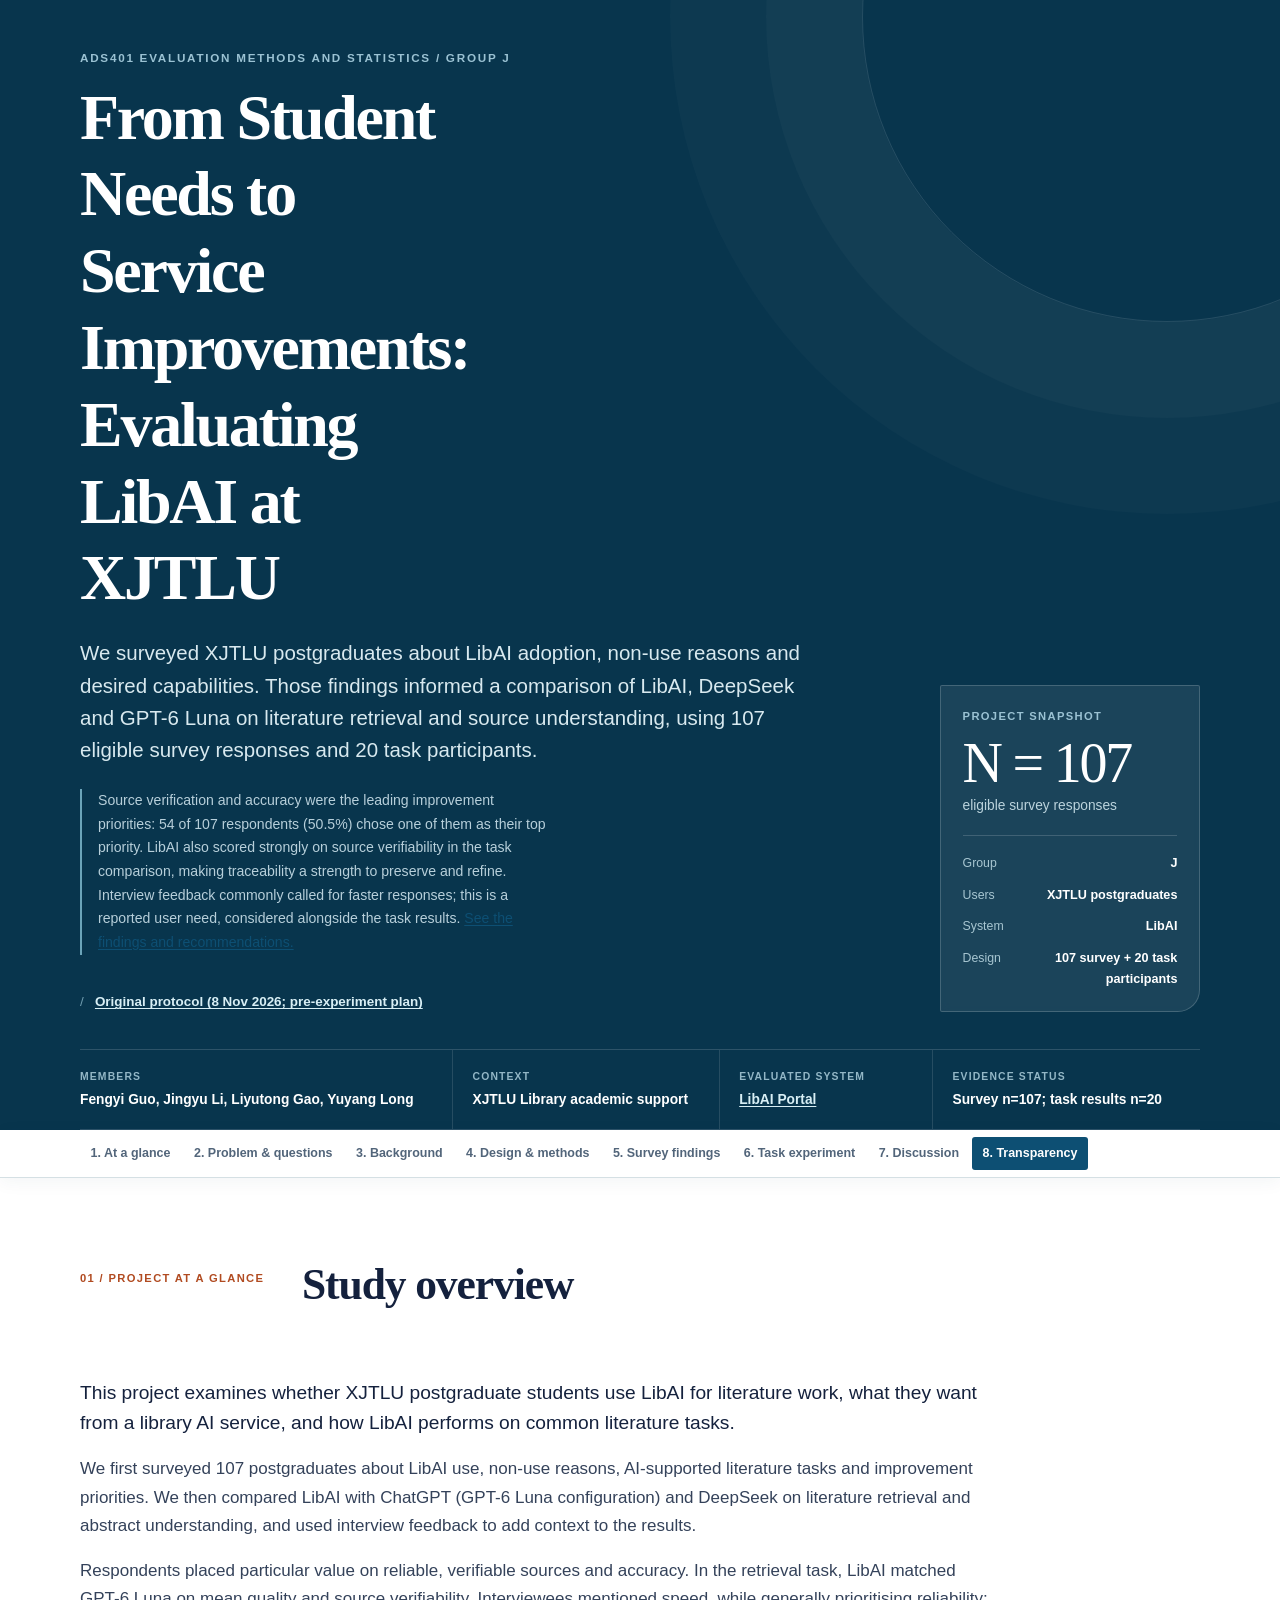
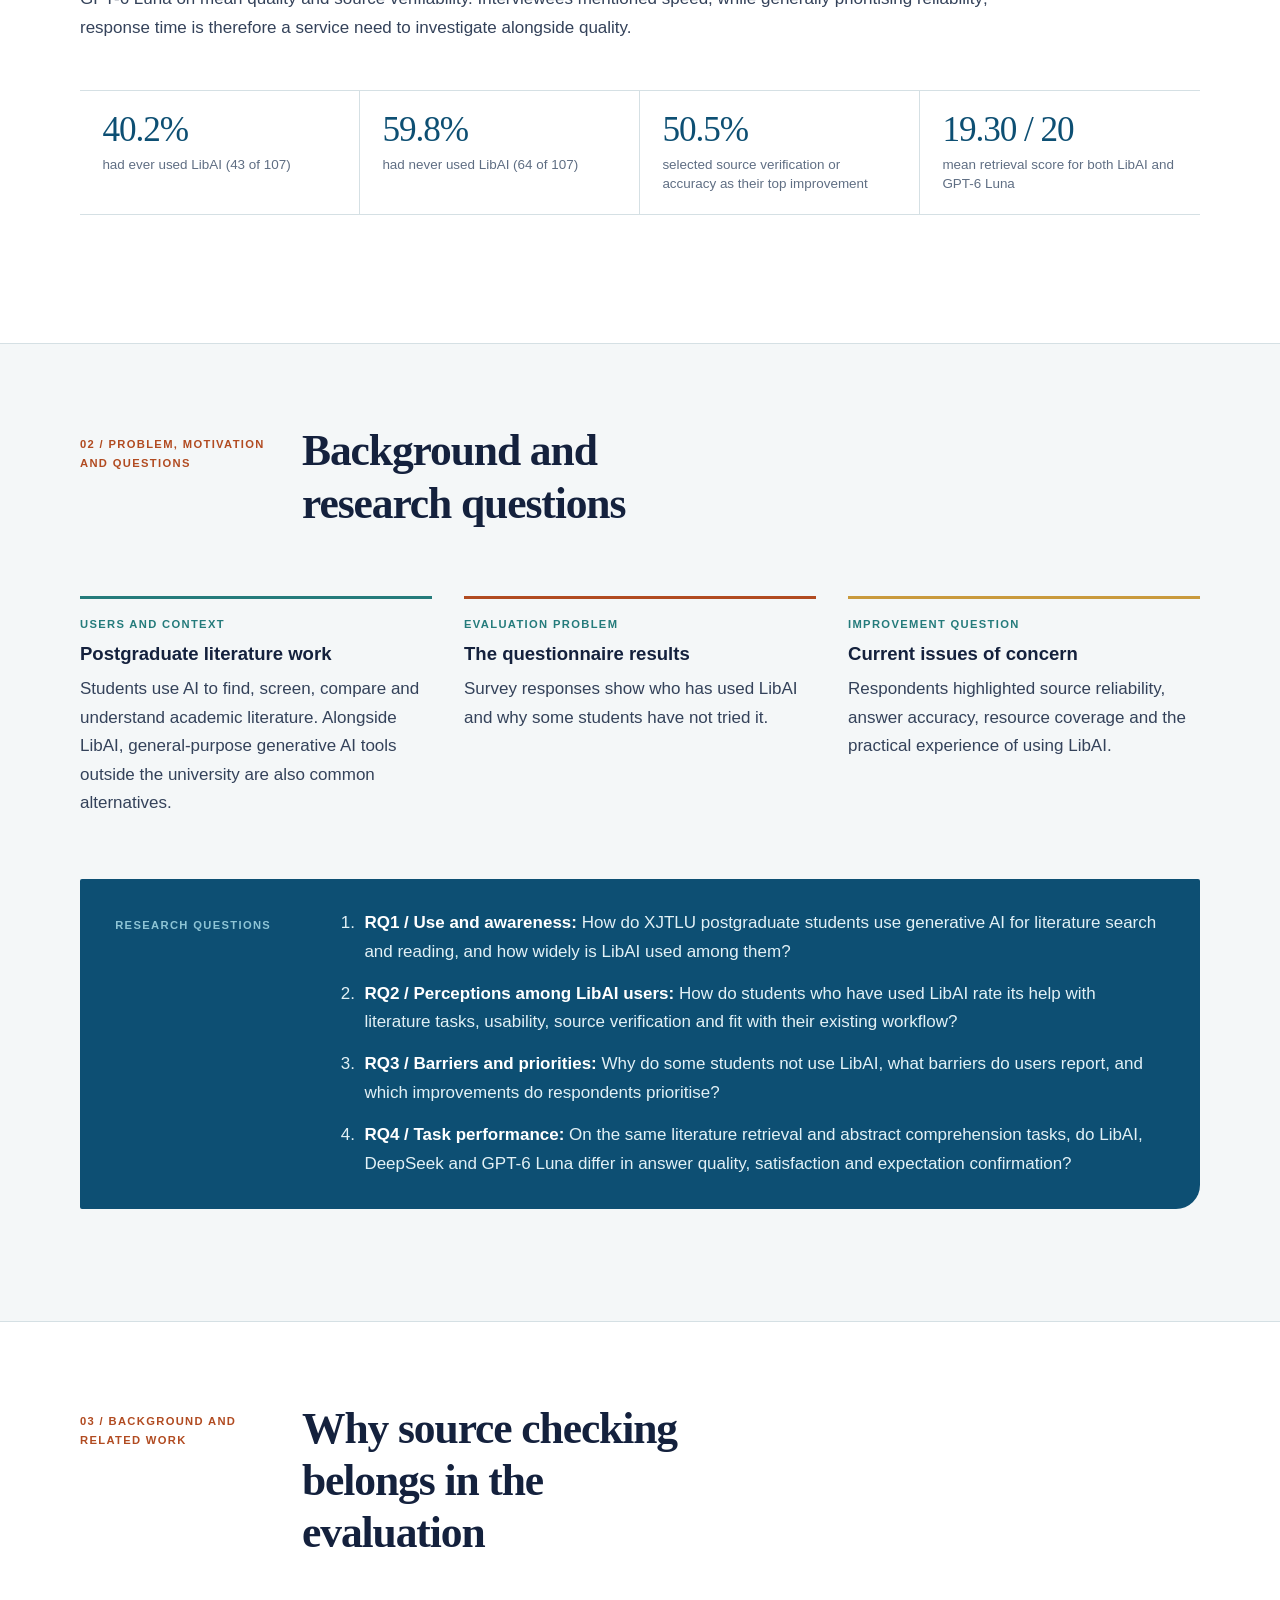
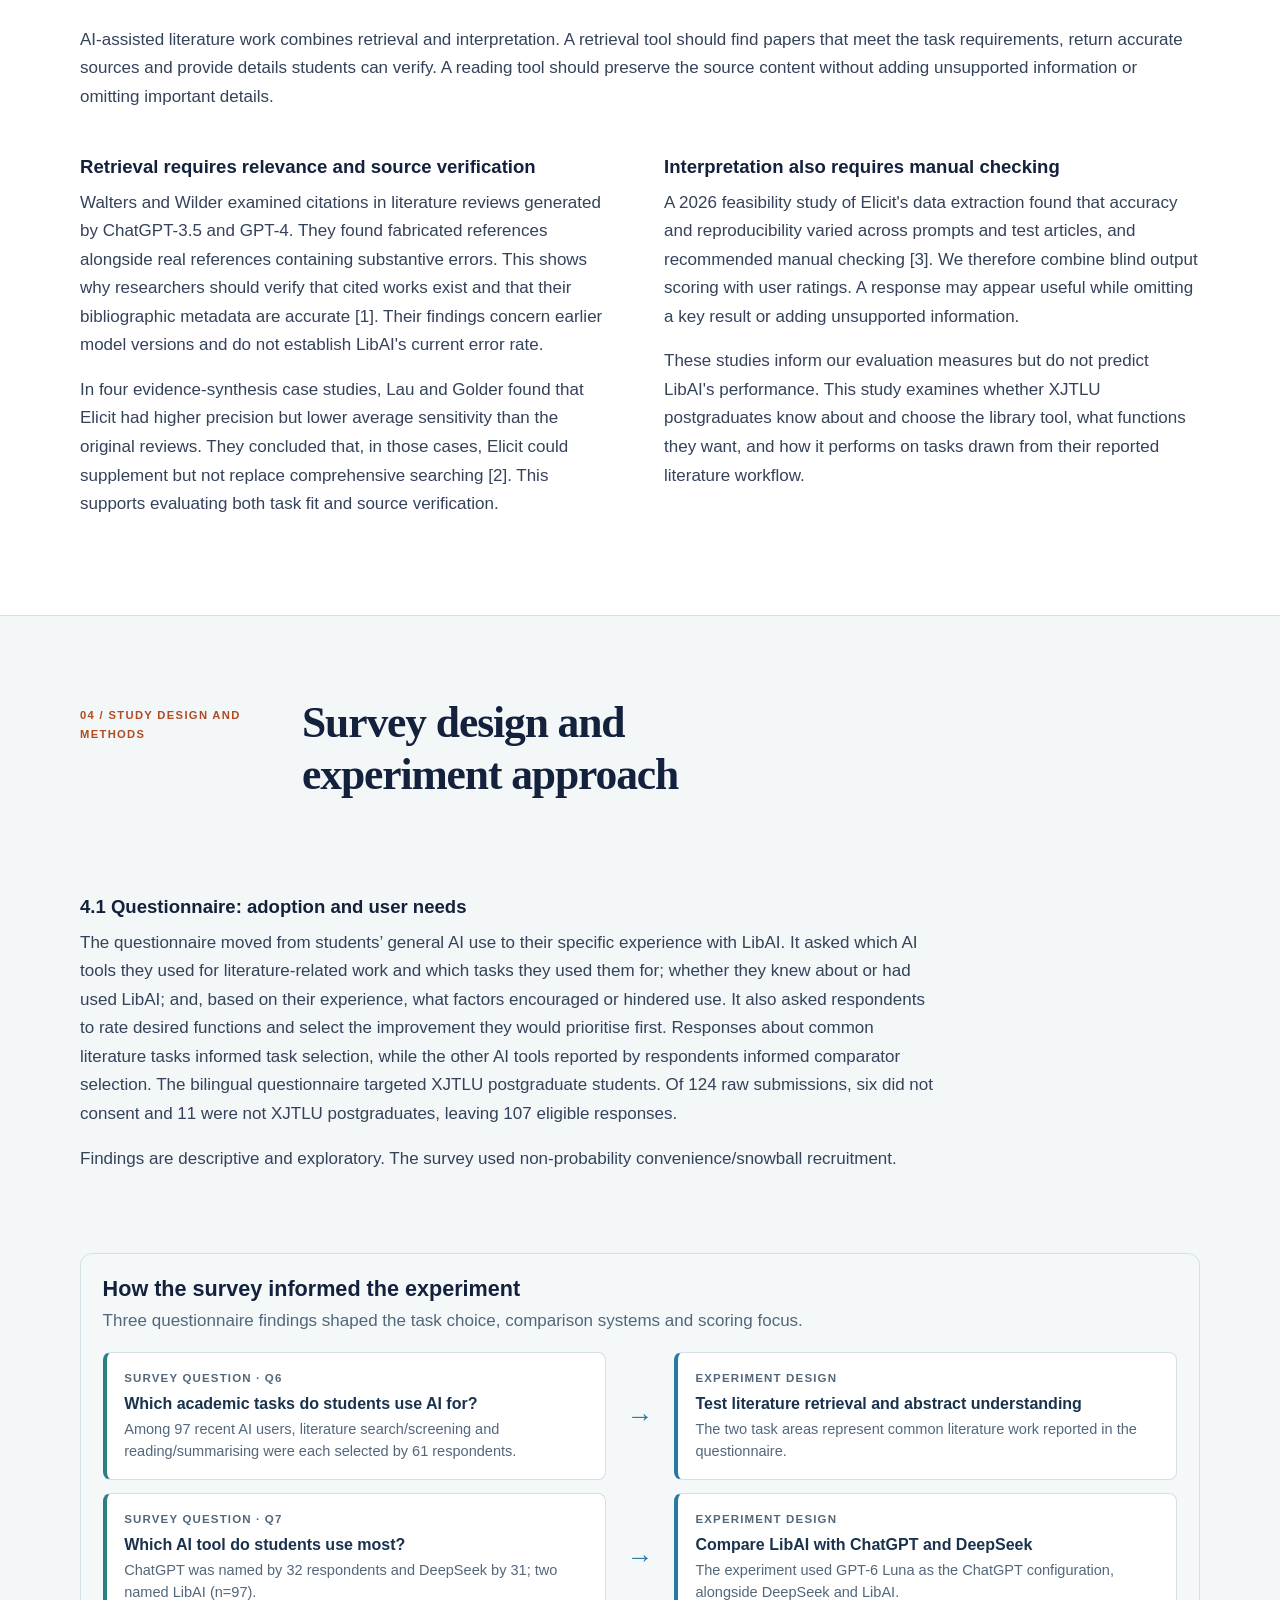
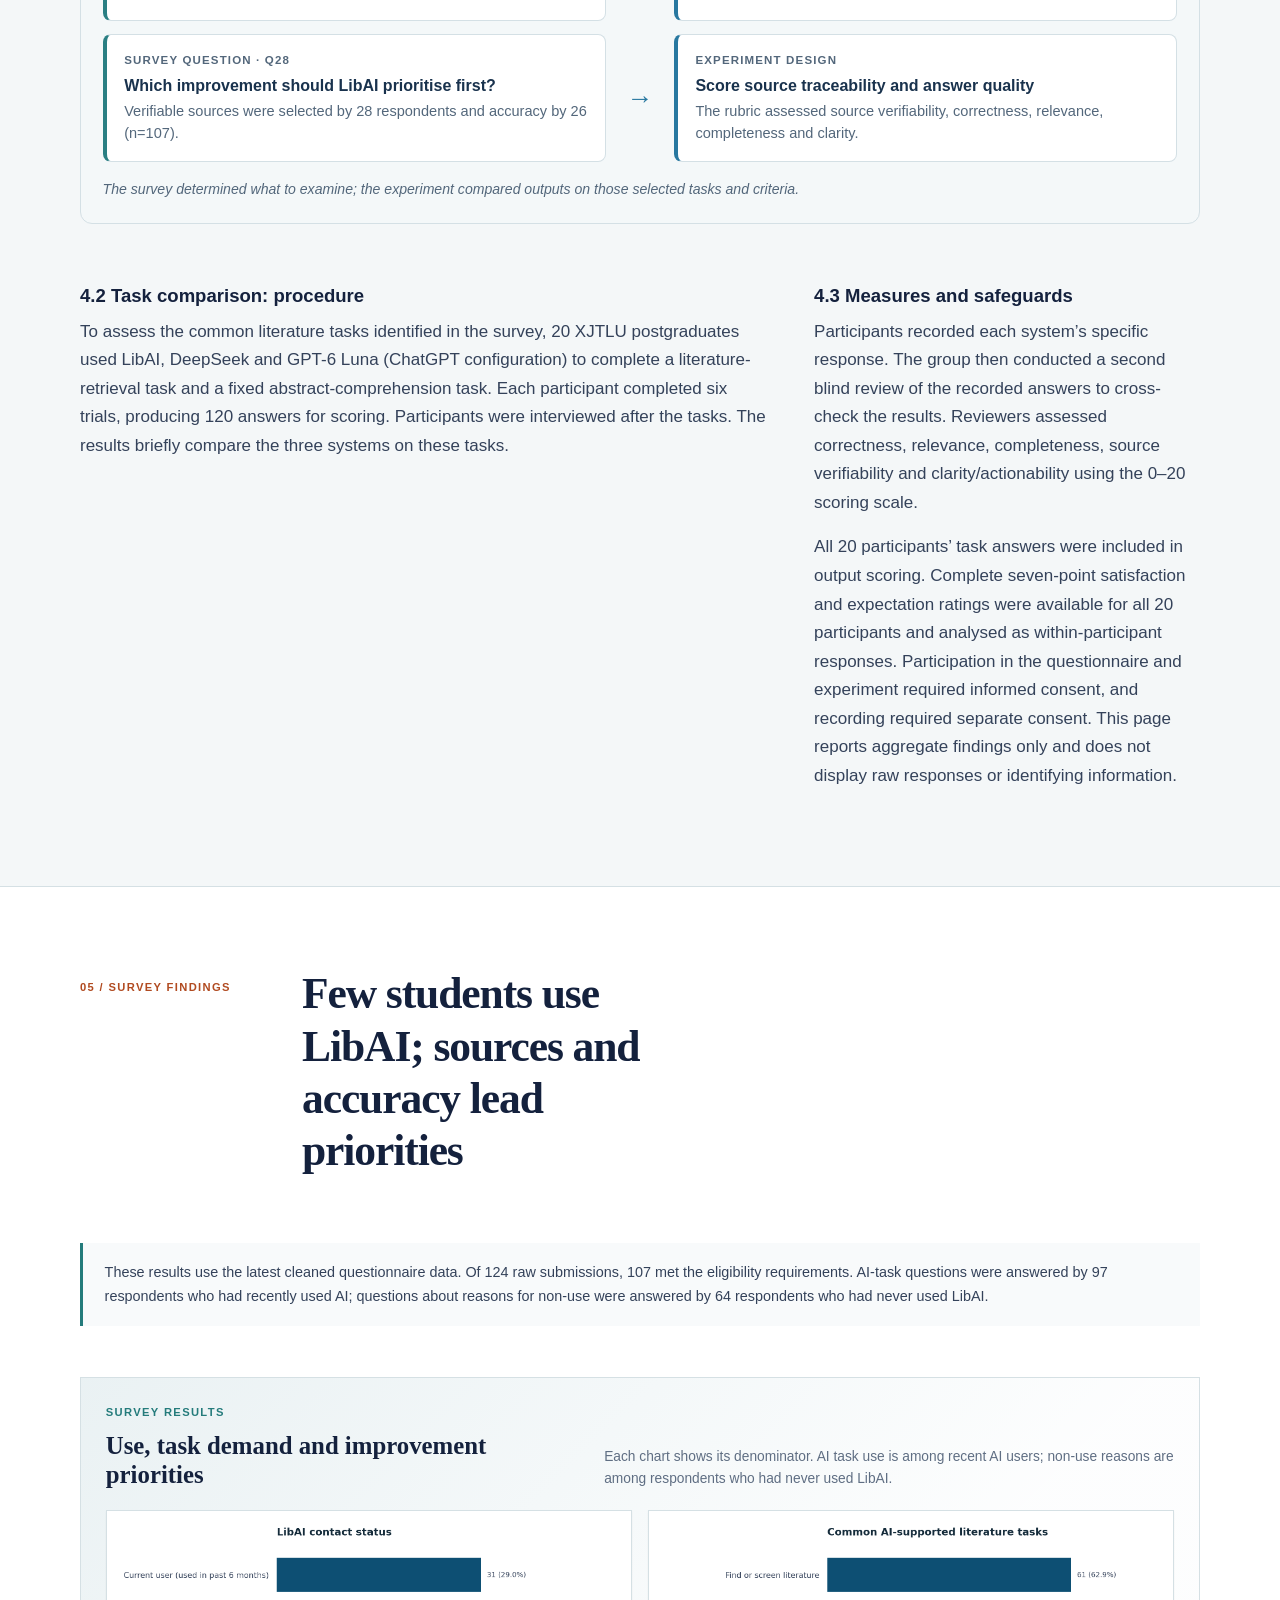
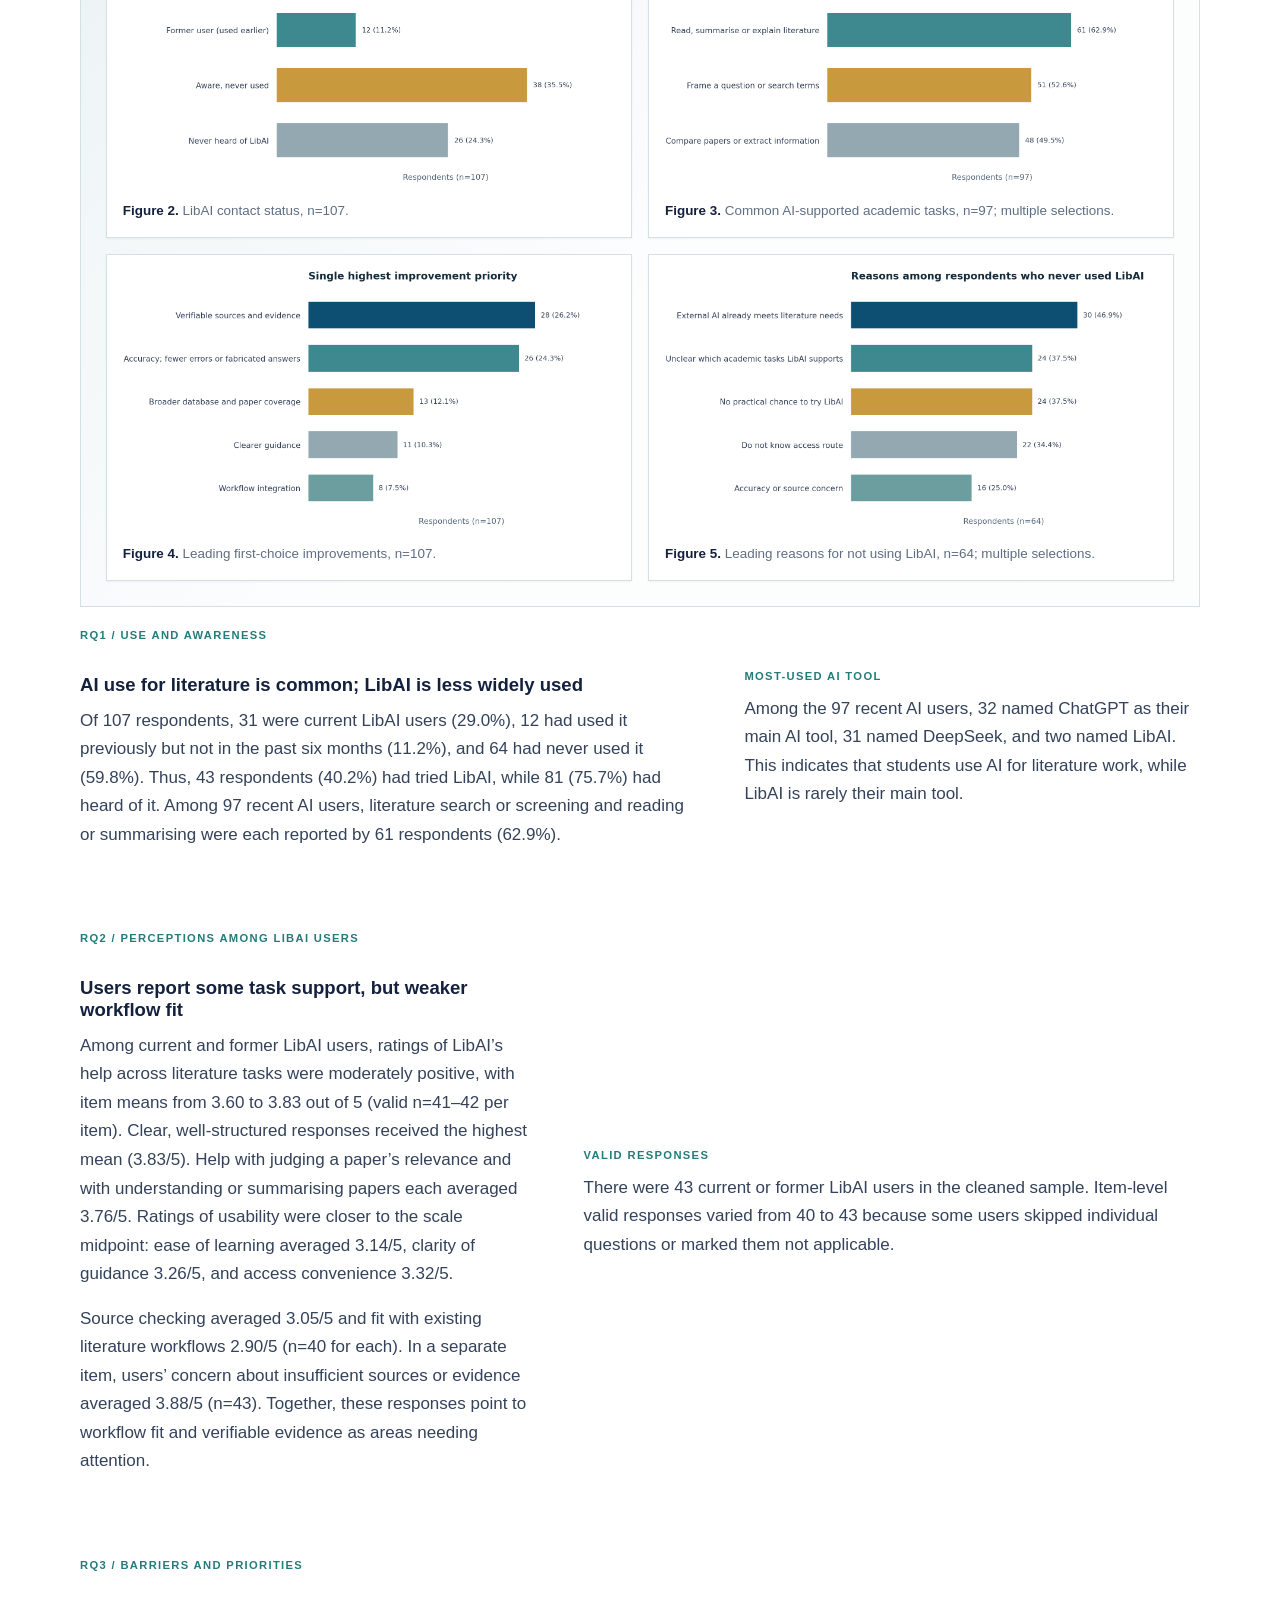
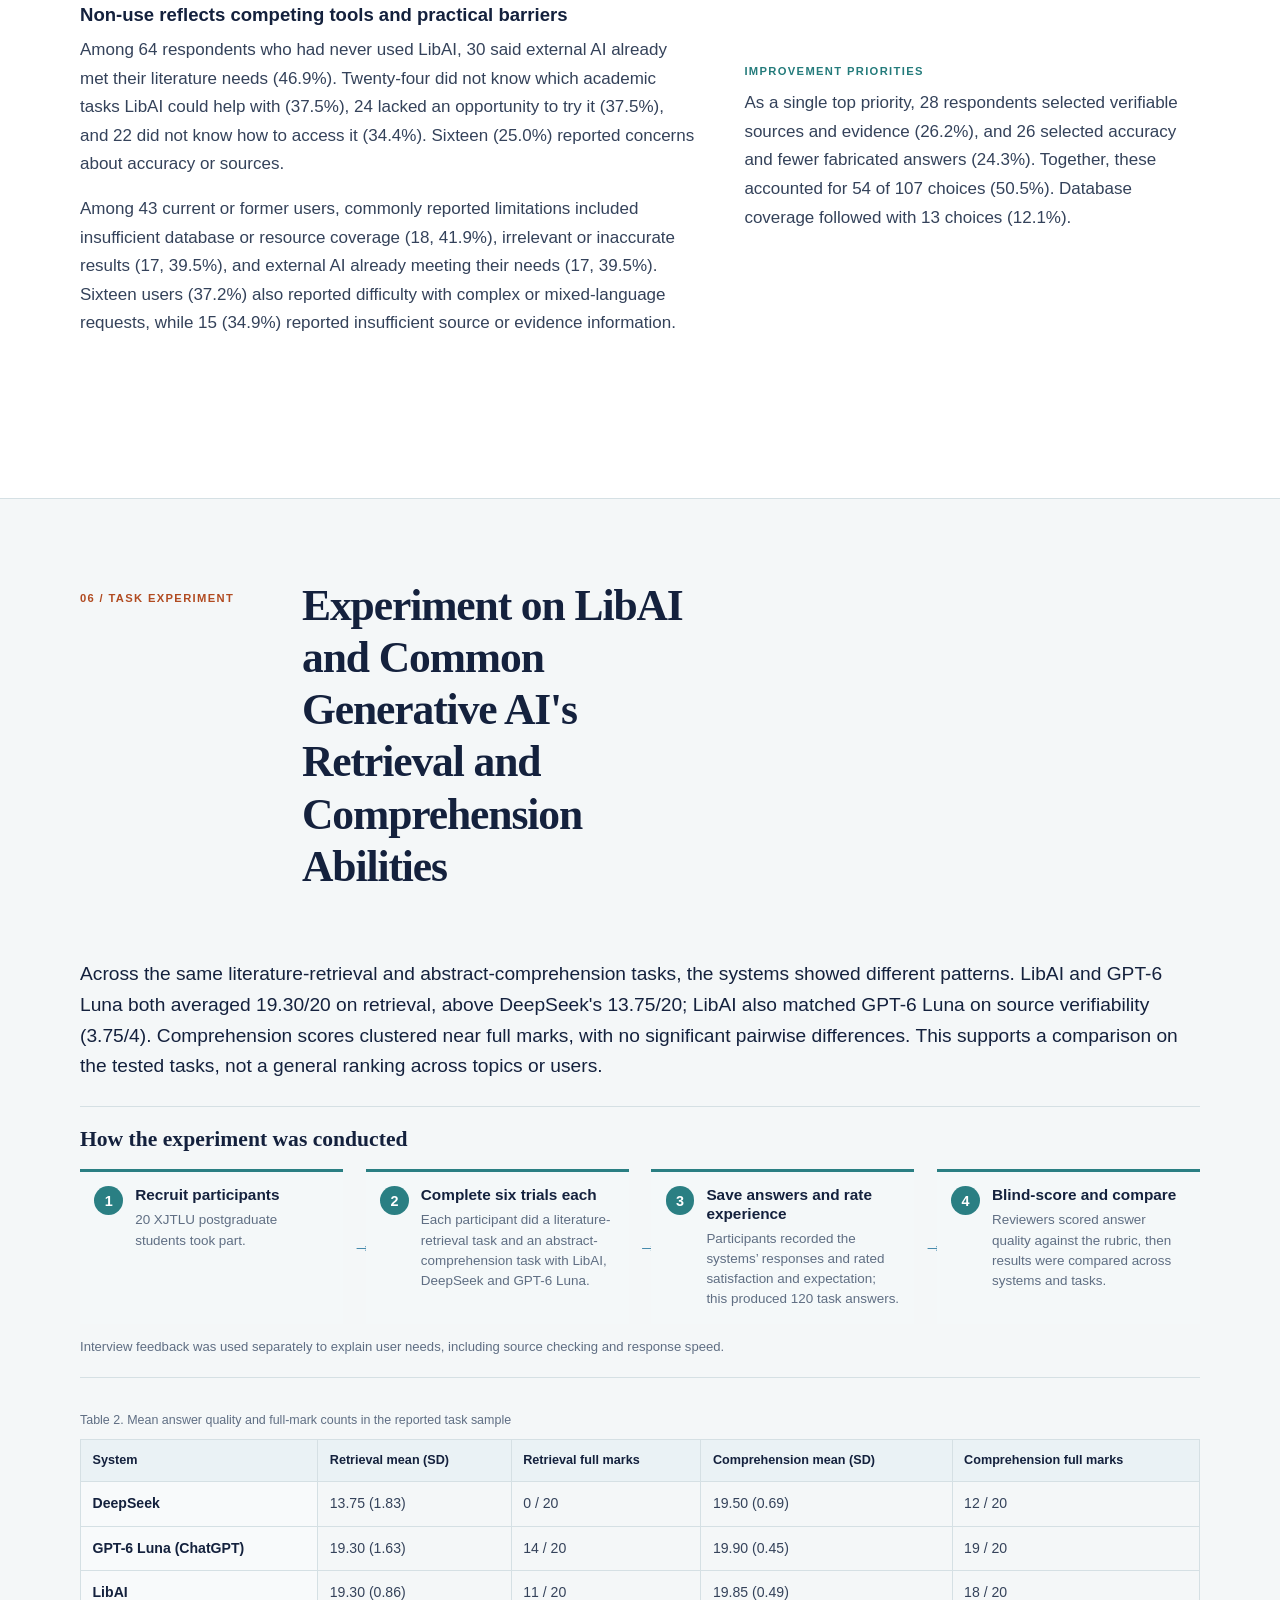
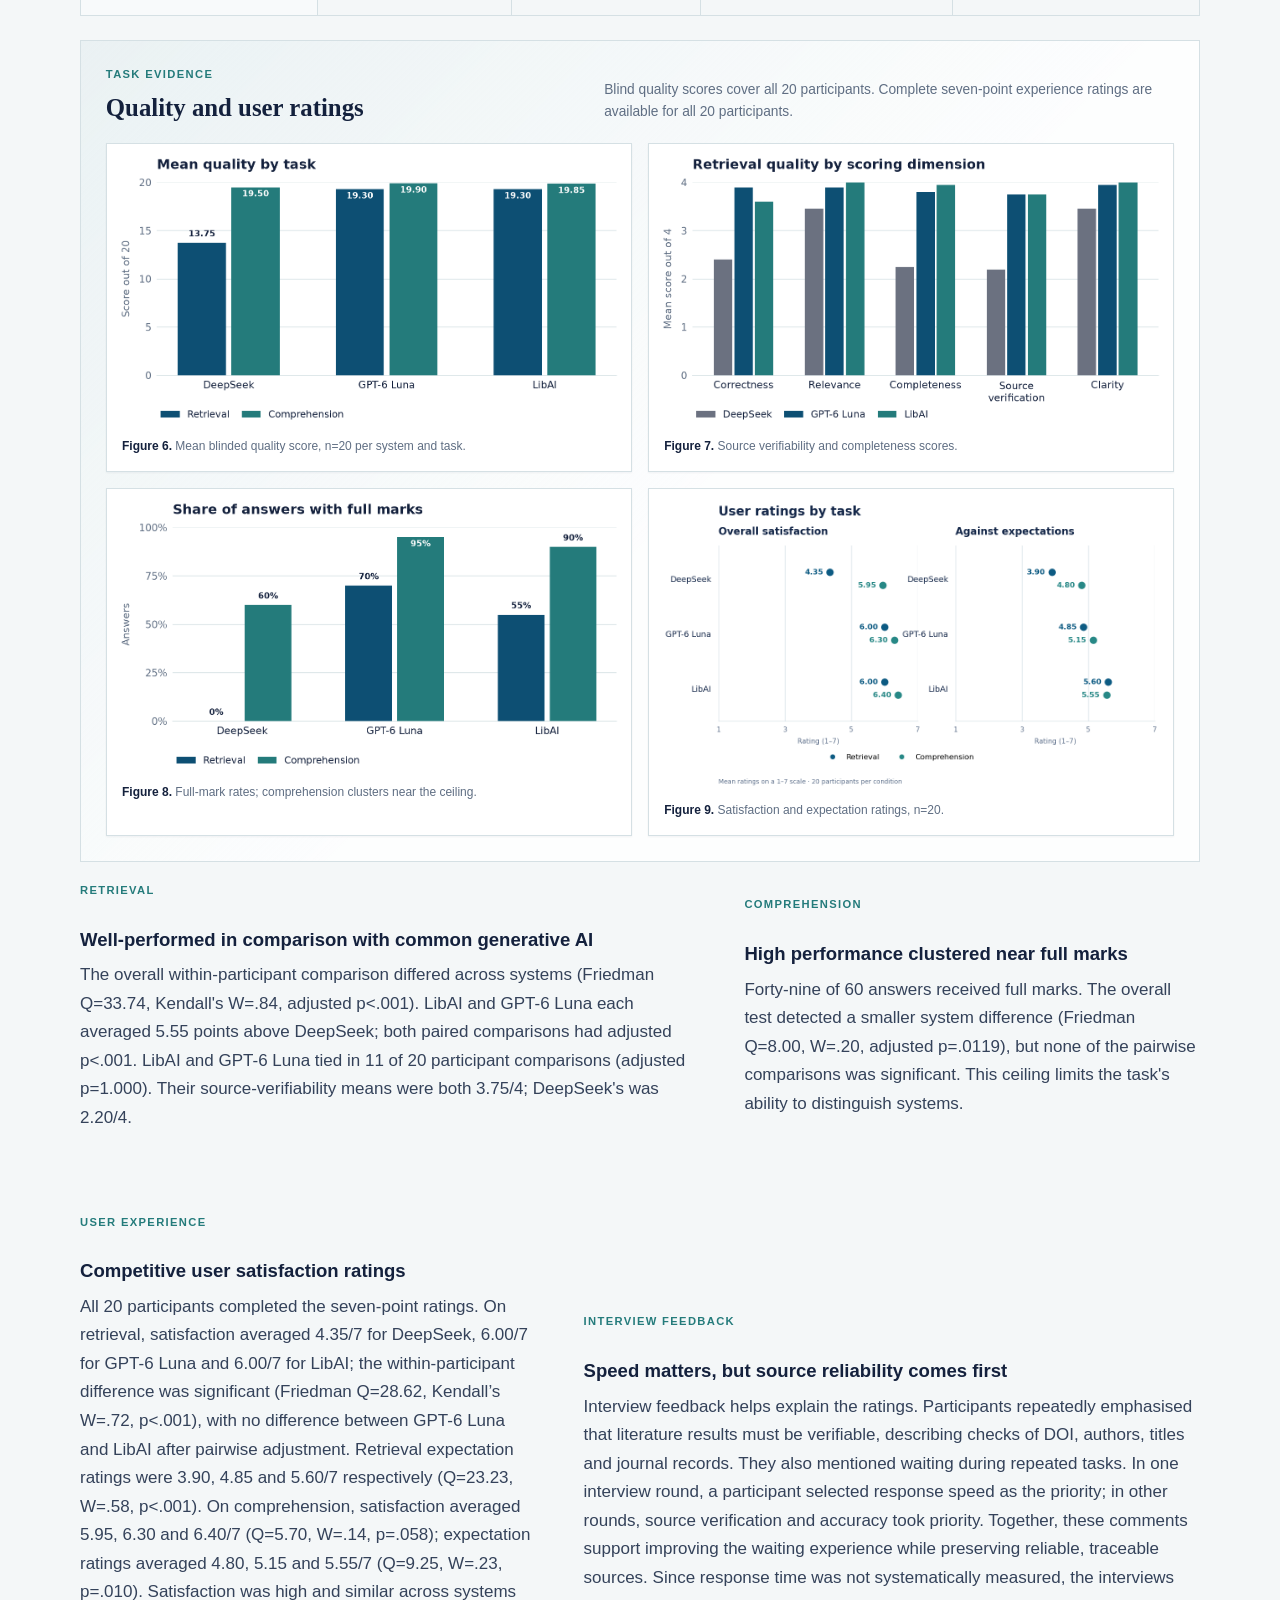
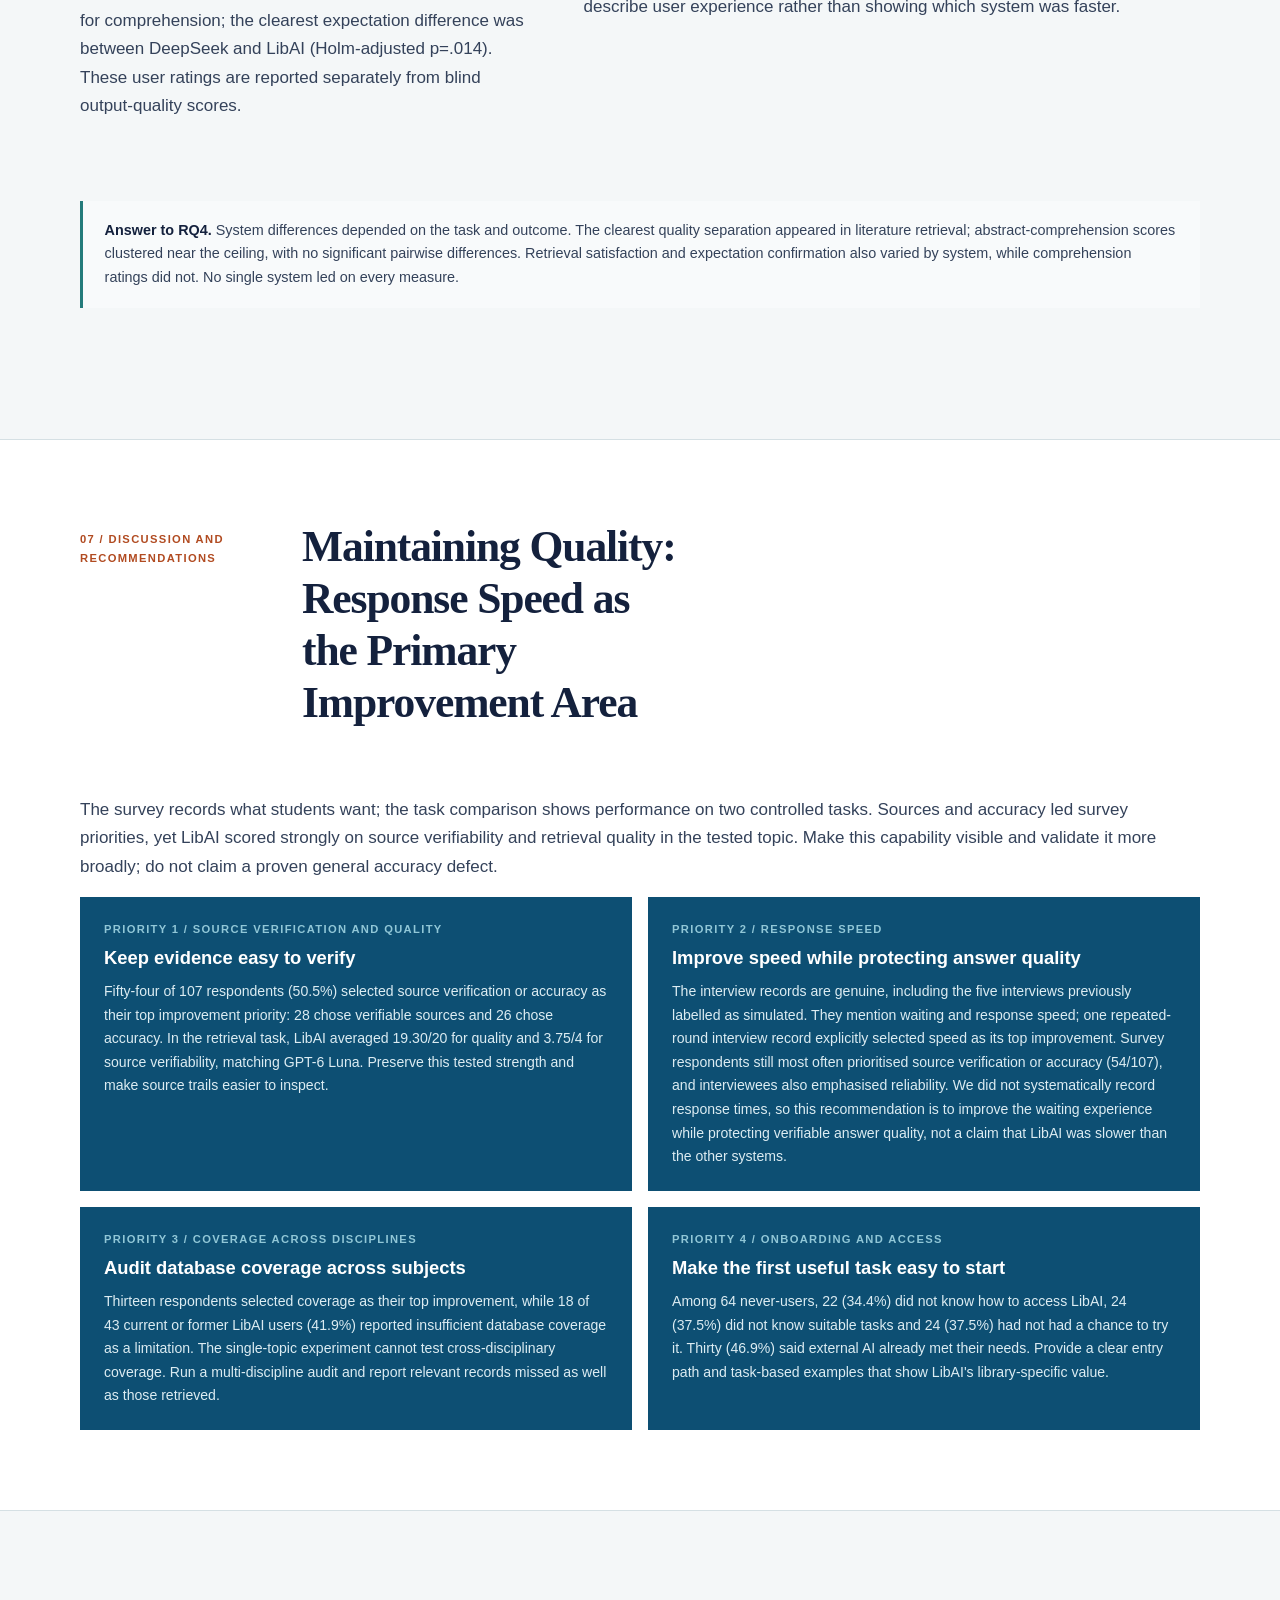
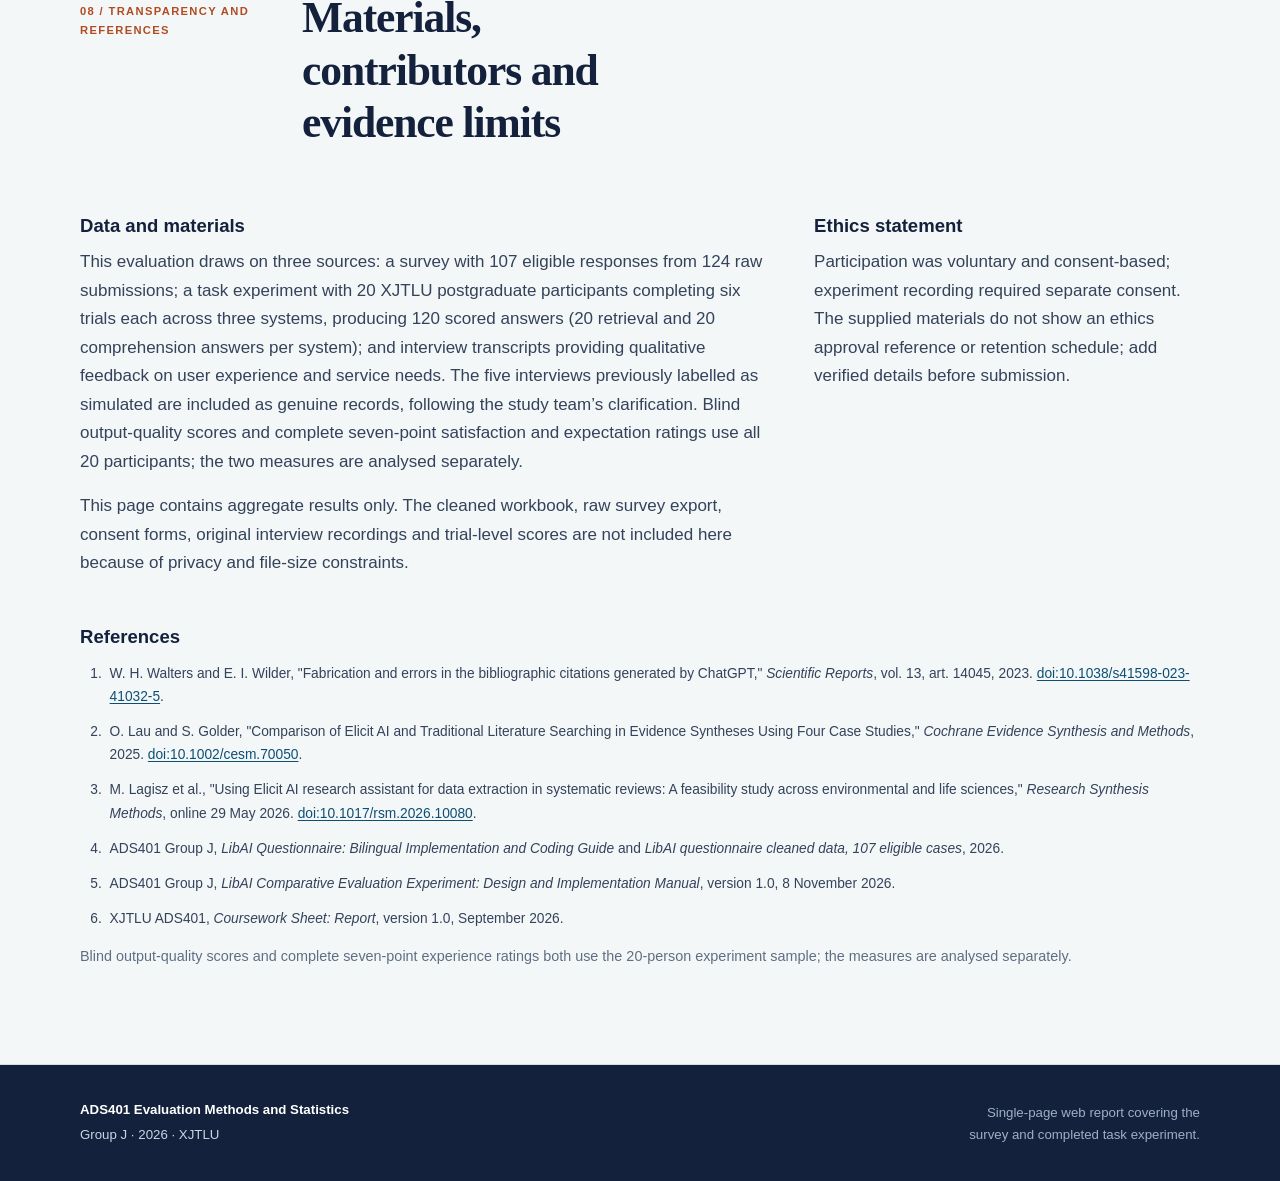
==== commit 8ec4759b: "Add files via upload" ====
--- a/ADS401_GroupJ_Report.html
+++ b/ADS401_GroupJ_Report.html
@@ -96,6 +96,17 @@
 <div class="section-heading"><p class="section-label">06 / Task experiment</p><h2>Experiment on LibAI and Common Generative AI's Retrieval and Comprehension Abilities</h2></div>
 <p class="lead-paragraph">Across the same literature-retrieval and abstract-comprehension tasks, the systems showed different patterns. LibAI and GPT-6 Luna both averaged 19.30/20 on retrieval, above DeepSeek's 13.75/20; LibAI also matched GPT-6 Luna on source verifiability (3.75/4). Comprehension scores clustered near full marks, with no significant pairwise differences. This supports a comparison on the tested tasks, not a general ranking across topics or users.</p>
 
+<div class="experiment-process" role="group" aria-label="Experiment procedure">
+<h3>How the experiment was conducted</h3>
+<ol class="experiment-steps">
+<li><span class="process-number">1</span><div><h4>Recruit participants</h4><p>20 XJTLU postgraduate students took part.</p></div></li>
+<li><span class="process-number">2</span><div><h4>Complete six trials each</h4><p>Each participant did a literature-retrieval task and an abstract-comprehension task with LibAI, DeepSeek and GPT-6 Luna.</p></div></li>
+<li><span class="process-number">3</span><div><h4>Save answers and rate experience</h4><p>Participants recorded the systems’ responses and rated satisfaction and expectation; this produced 120 task answers.</p></div></li>
+<li><span class="process-number">4</span><div><h4>Blind-score and compare</h4><p>Reviewers scored answer quality against the rubric, then results were compared across systems and tasks.</p></div></li>
+</ol>
+<p class="process-note">Interview feedback was used separately to explain user needs, including source checking and response speed.</p>
+</div>
+
 <div class="table-wrap"><table><caption>Table 2. Mean answer quality and full-mark counts in the reported task sample</caption><thead><tr><th>System</th><th>Retrieval mean (SD)</th><th>Retrieval full marks</th><th>Comprehension mean (SD)</th><th>Comprehension full marks</th></tr></thead><tbody><tr><th scope="row">DeepSeek</th><td>13.75 (1.83)</td><td>0 / 20</td><td>19.50 (0.69)</td><td>12 / 20</td></tr><tr><th scope="row">GPT-6 Luna (ChatGPT)</th><td>19.30 (1.63)</td><td>14 / 20</td><td>19.90 (0.45)</td><td>19 / 20</td></tr><tr><th scope="row">LibAI</th><td>19.30 (0.86)</td><td>11 / 20</td><td>19.85 (0.49)</td><td>18 / 20</td></tr></tbody></table></div>
 <div class="chart-overview"><div class="chart-overview-head"><div><p class="mini-label">Task evidence</p><h3>Quality and user ratings</h3></div><p>Blind quality scores cover all 20 participants. Complete seven-point experience ratings are available for all 20 participants.</p></div><div class="chart-mosaic"><figure class="primary-chart"><img alt="Mean quality out of 20: retrieval DeepSeek 13.75, GPT-6 Luna 19.30, LibAI 19.30; comprehension 19.50, 19.90 and 19.85." class="chart-image" src="assets/experiment-charts/mean-quality.png"/><figcaption><strong>Figure 6.</strong> Mean blinded quality score, n=20 per system and task.</figcaption></figure><figure class="primary-chart"><img alt="Retrieval source verifiability averages: DeepSeek 2.20/4, GPT-6 Luna 3.75/4, LibAI 3.75/4; completeness averages 2.25, 3.80 and 3.95." class="chart-image" src="assets/experiment-charts/retrieval-dimensions.png"/><figcaption><strong>Figure 7.</strong> Source verifiability and completeness scores.</figcaption></figure><figure class="primary-chart"><img alt="Full-mark rates: retrieval 0% DeepSeek, 70% GPT-6 Luna and 55% LibAI; comprehension 60%, 95% and 90%." class="chart-image" src="assets/experiment-charts/perfect-scores.png"/><figcaption><strong>Figure 8.</strong> Full-mark rates; comprehension clusters near the ceiling.</figcaption></figure><figure class="primary-chart"><img alt="Mean satisfaction and expectation ratings across two tasks for the three systems, based on 20 participants." class="chart-image" src="assets/experiment-charts/user-experience.png"/><figcaption><strong>Figure 9.</strong> Satisfaction and expectation ratings, n=20.</figcaption></figure></div></div>
 <div class="finding-block"><div><p class="mini-label">Retrieval</p><h3>Well-performed in comparison with common generative AI</h3><p>The overall within-participant comparison differed across systems (Friedman Q=33.74, Kendall's W=.84, adjusted p&lt;.001). LibAI and GPT-6 Luna each averaged 5.55 points above DeepSeek; both paired comparisons had adjusted p&lt;.001. LibAI and GPT-6 Luna tied in 11 of 20 participant comparisons (adjusted p=1.000). Their source-verifiability means were both 3.75/4; DeepSeek's was 2.20/4.</p></div><div class="finding-aside"><p class="mini-label">Comprehension</p><h3>High performance clustered near full marks</h3><p>Forty-nine of 60 answers received full marks. The overall test detected a smaller system difference (Friedman Q=8.00, W=.20, adjusted p=.0119), but none of the pairwise comparisons was significant. This ceiling limits the task's ability to distinguish systems.</p></div></div>
--- a/assets/style.css
+++ b/assets/style.css
@@ -611,3 +611,15 @@
 
 
 .survey-experiment-map{margin:1.5rem 0 2rem;padding:1.35rem;background:#f4f8f9;border:1px solid var(--line);border-radius:12px}.survey-experiment-map>h3{margin:0;font-size:1.35rem}.map-intro{margin:.35rem 0 1rem;color:var(--muted)}.map-row{display:grid;grid-template-columns:minmax(0,1fr) 42px minmax(0,1fr);align-items:stretch;gap:.8rem;margin:.8rem 0}.map-survey,.map-experiment{padding:1rem 1.1rem;background:#fff;border:1px solid var(--line);border-radius:8px}.map-survey{border-left:4px solid #2a7f83}.map-experiment{border-left:4px solid #2878a0}.map-label{margin:0 0 .35rem;color:var(--muted);font-size:.72rem;font-weight:800;letter-spacing:.1em;text-transform:uppercase}.map-row h4{margin:0 0 .4rem;color:var(--ink);font-size:1rem}.map-row p:last-child{margin:0;color:var(--muted);font-size:.91rem;line-height:1.5}.map-arrow{display:grid;place-items:center;color:#2878a0;font-size:1.65rem;font-weight:700}.map-caption{margin:1rem 0 0;color:var(--muted);font-size:.88rem;font-style:italic}@media(max-width:700px){.map-row{grid-template-columns:1fr;gap:.25rem}.map-arrow{transform:rotate(90deg);height:24px}.survey-experiment-map{padding:1rem}}
+
+.experiment-process{margin:1.5rem 0 2rem;padding:1.25rem 0;border-top:1px solid var(--line);border-bottom:1px solid var(--line)}
+.experiment-process>h3{margin:0 0 1rem;color:var(--ink);font-family:Georgia,serif;font-size:1.35rem}
+.experiment-steps{display:grid;grid-template-columns:repeat(4,minmax(0,1fr));gap:1.4rem;margin:0;padding:0;list-style:none;counter-reset:process}
+.experiment-steps li{position:relative;display:flex;gap:.75rem;align-items:flex-start;min-width:0;padding:.9rem;background:#f4f8f9;border-top:3px solid #2a7f83}
+.experiment-steps li:not(:last-child)::after{content:"→";position:absolute;right:-1.2rem;top:50%;transform:translate(50%,-50%);color:#2878a0;font-size:1.25rem;font-weight:700}
+.process-number{display:grid;flex:0 0 1.8rem;place-items:center;width:1.8rem;height:1.8rem;border-radius:50%;background:#2a7f83;color:#fff;font-size:.9rem;font-weight:700}
+.experiment-steps h4{margin:0 0 .35rem;color:var(--ink);font-size:.96rem}
+.experiment-steps p{margin:0;color:var(--muted);font-size:.84rem;line-height:1.5}
+.process-note{margin:.85rem 0 0;color:var(--muted);font-size:.82rem;line-height:1.5}
+@media(max-width:800px){.experiment-steps{grid-template-columns:repeat(2,minmax(0,1fr));gap:.8rem}.experiment-steps li::after{display:none}}
+@media(max-width:520px){.experiment-steps{grid-template-columns:1fr}.experiment-steps li{padding:.8rem}}
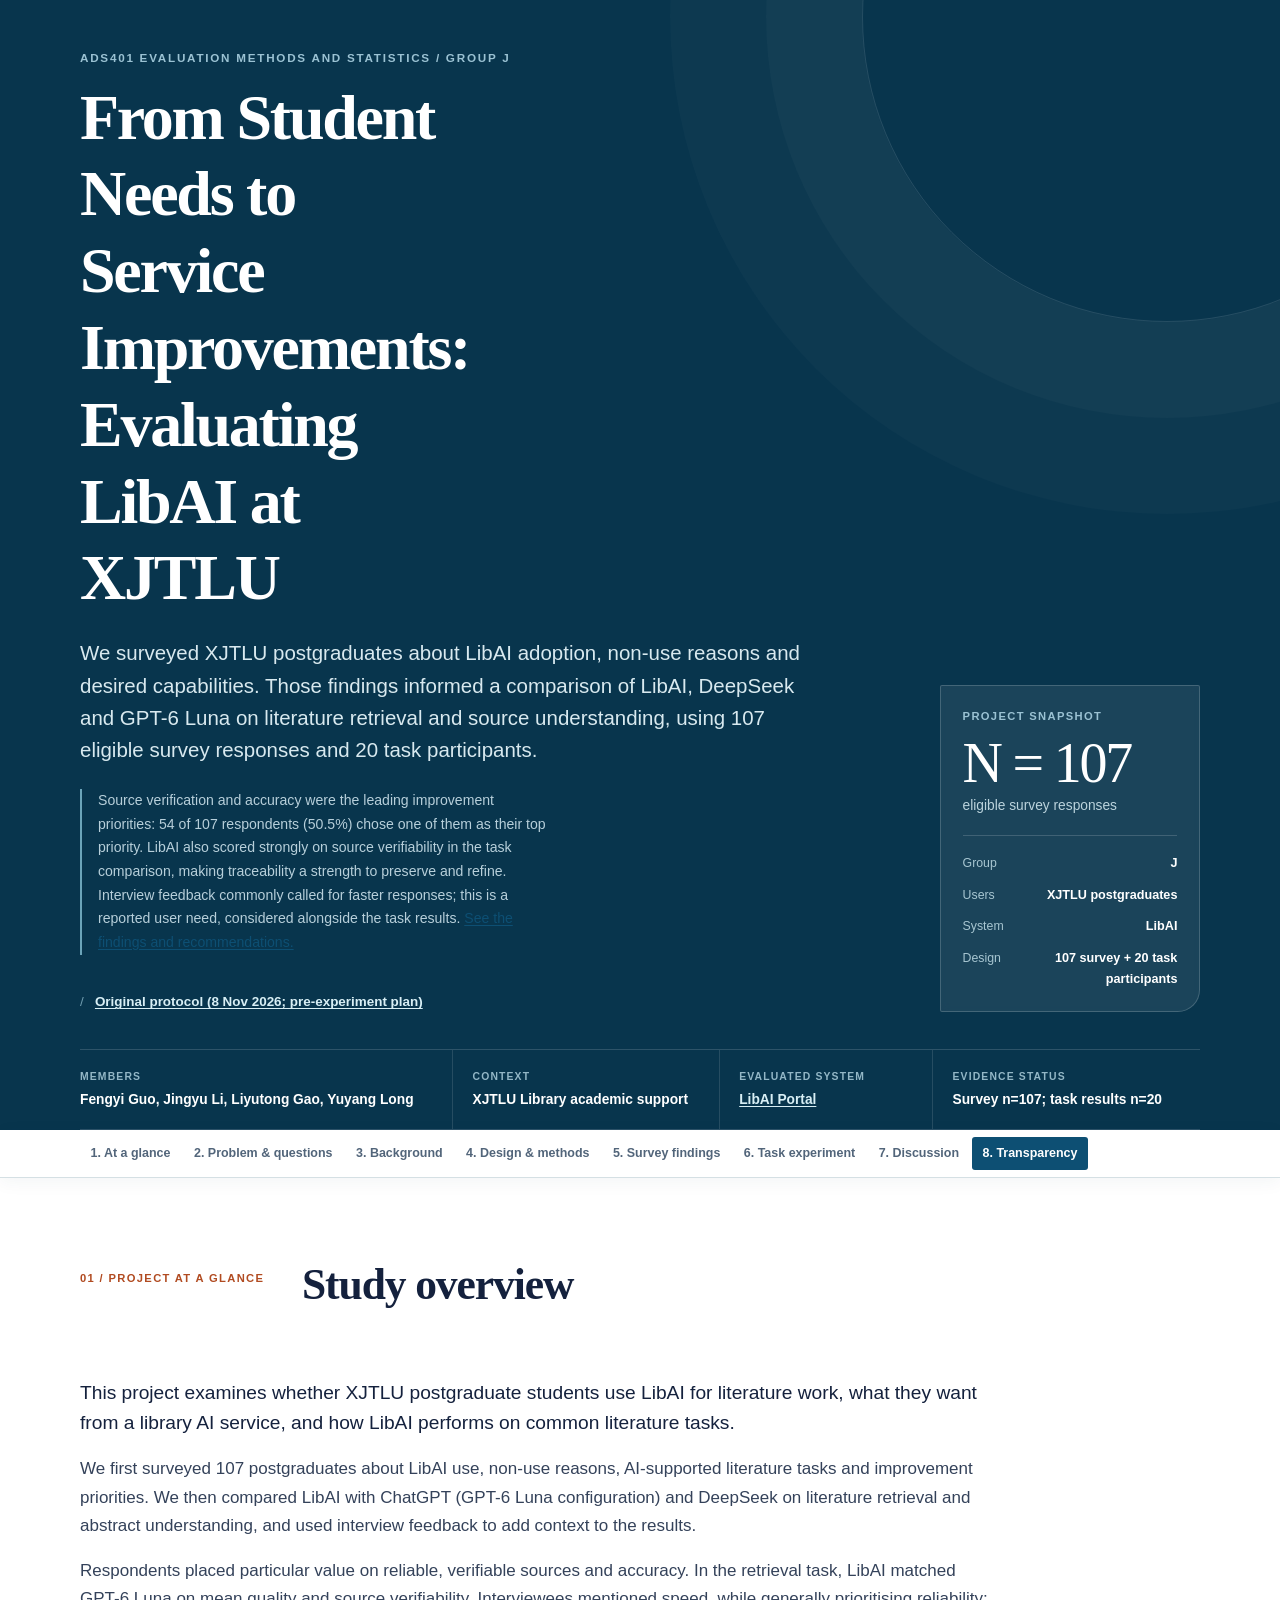
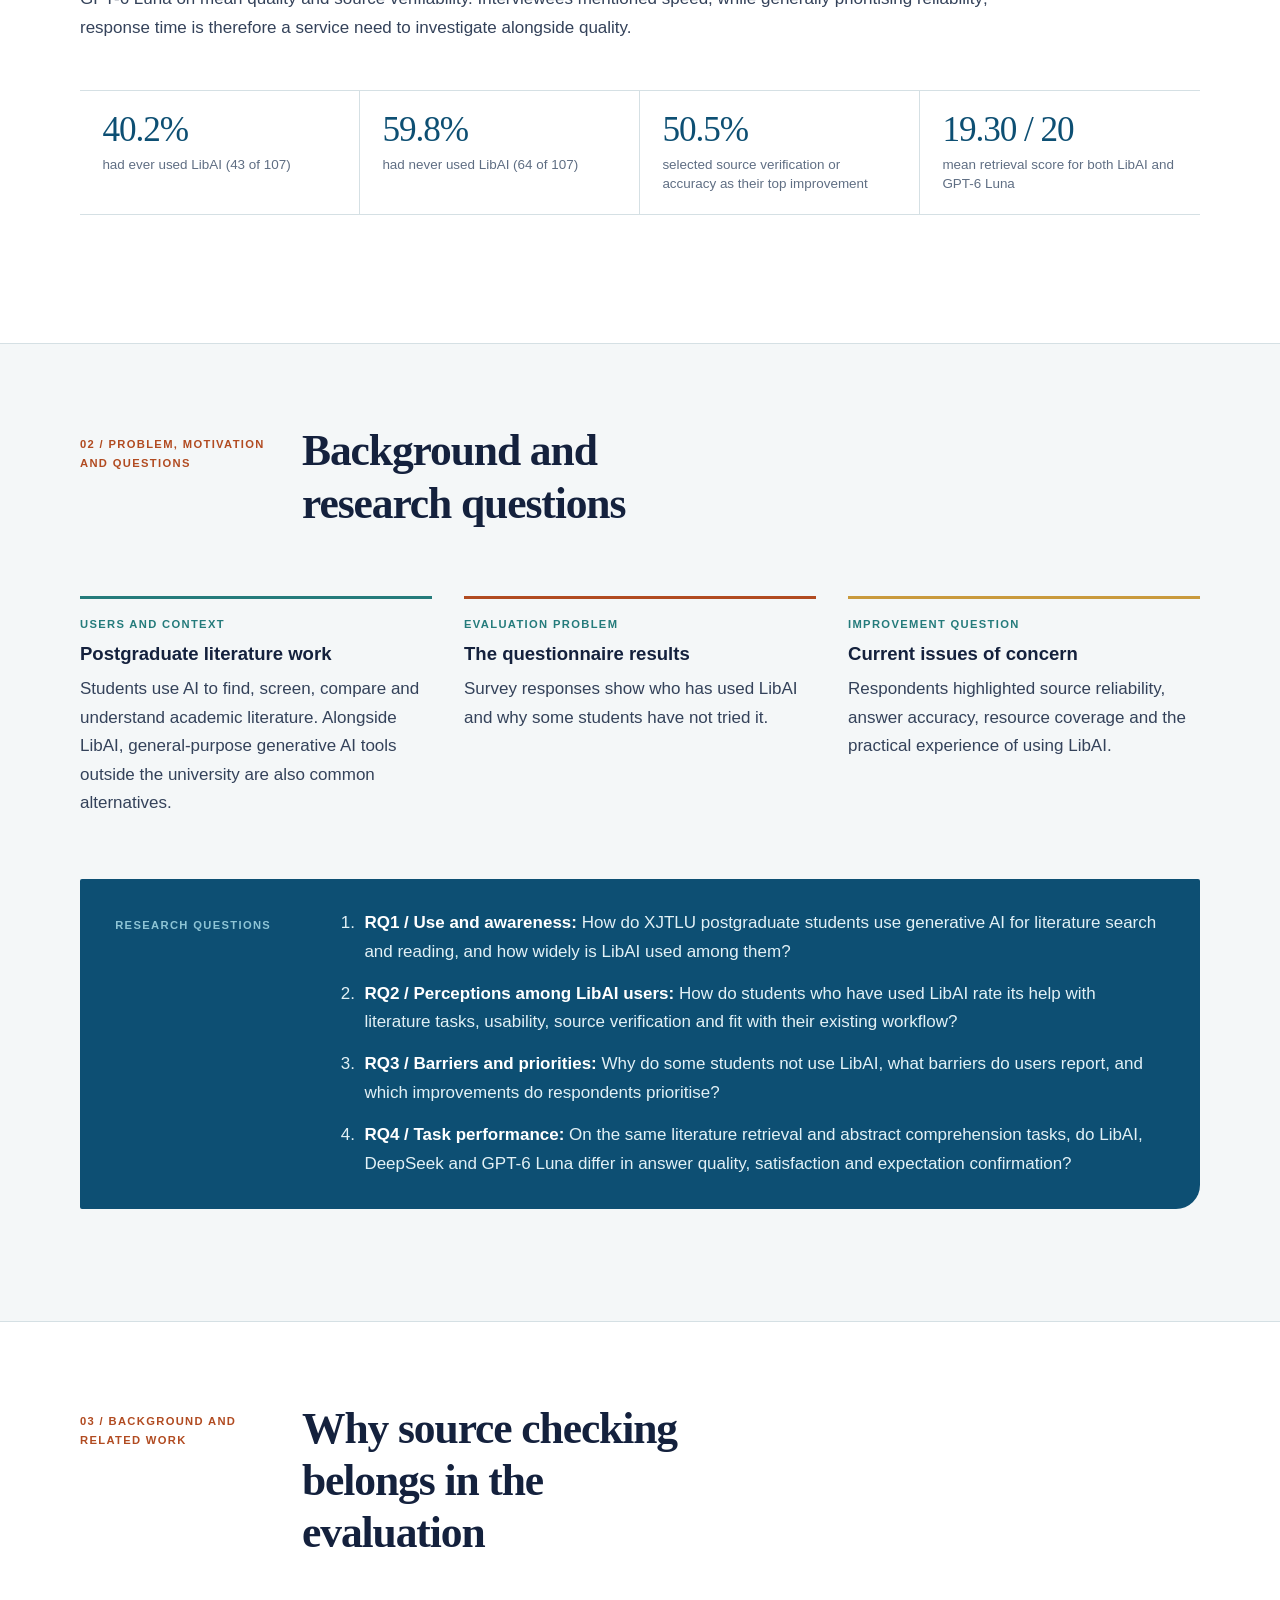
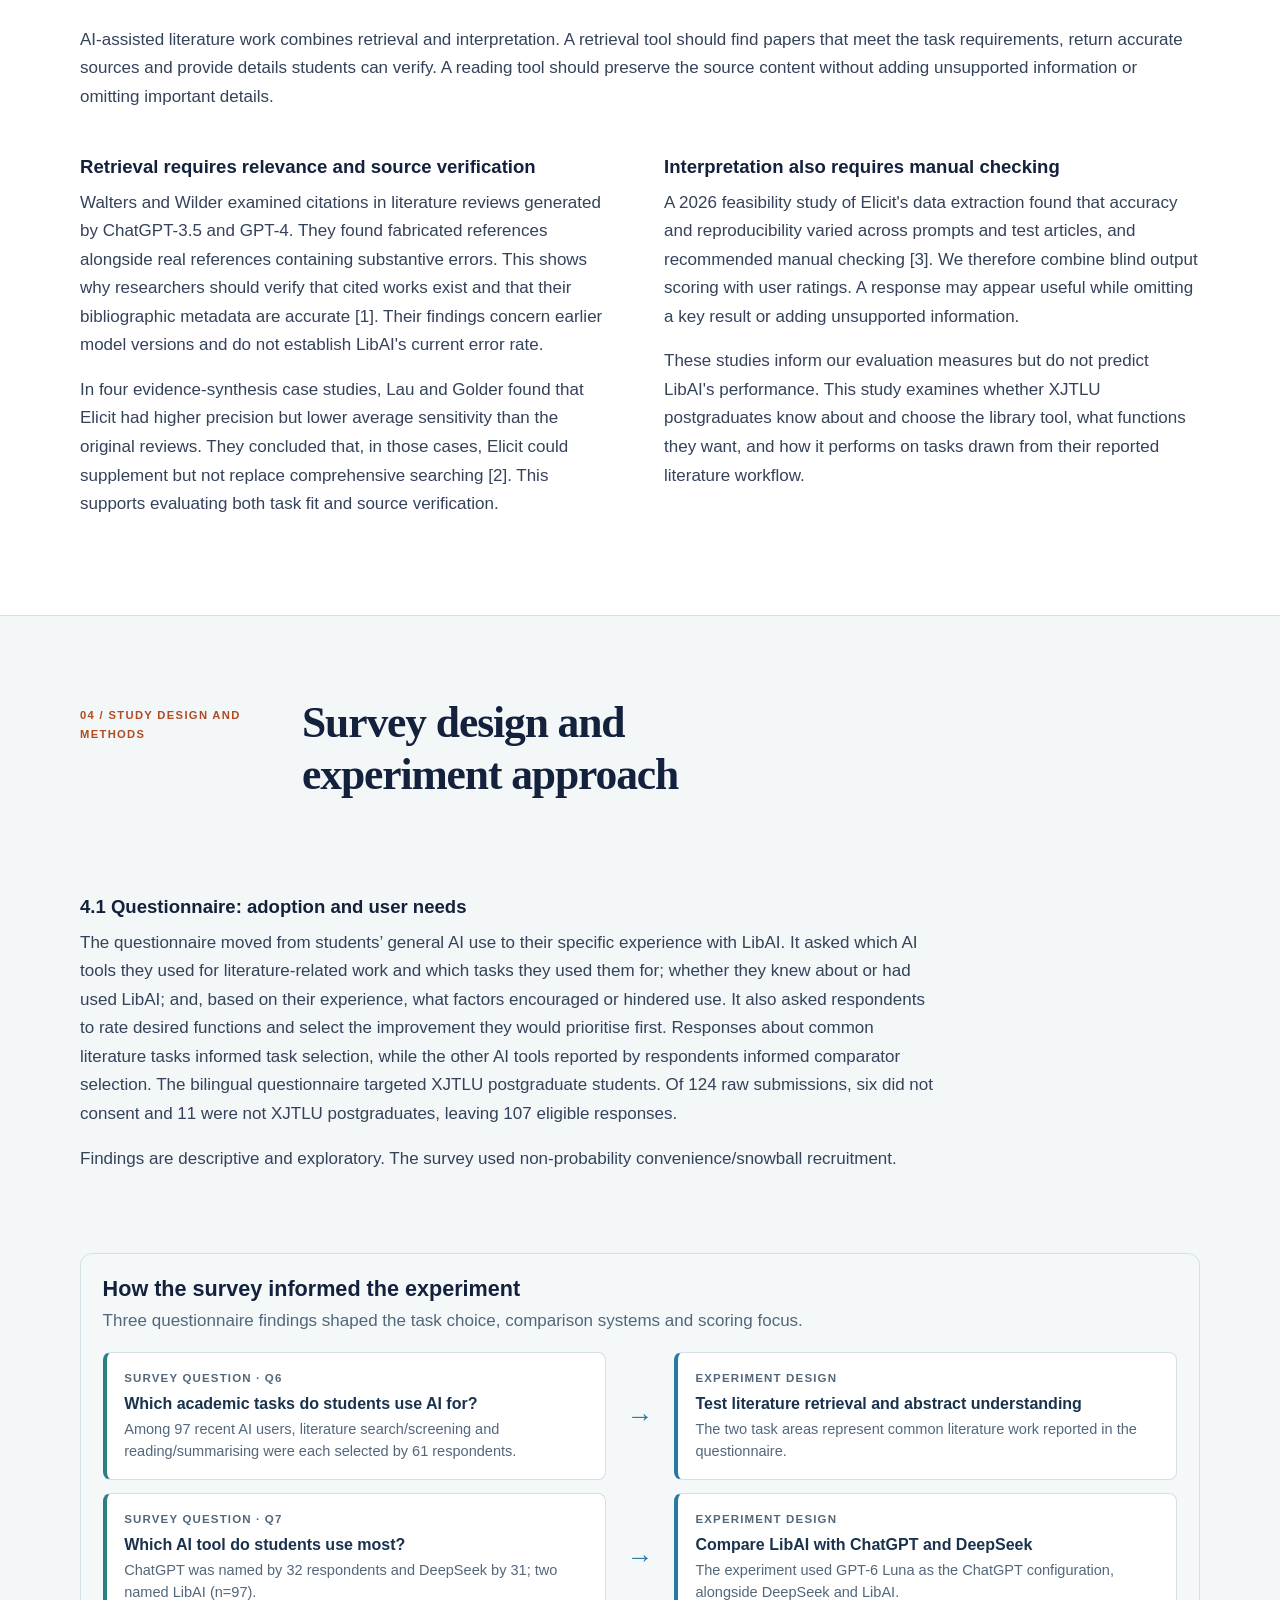
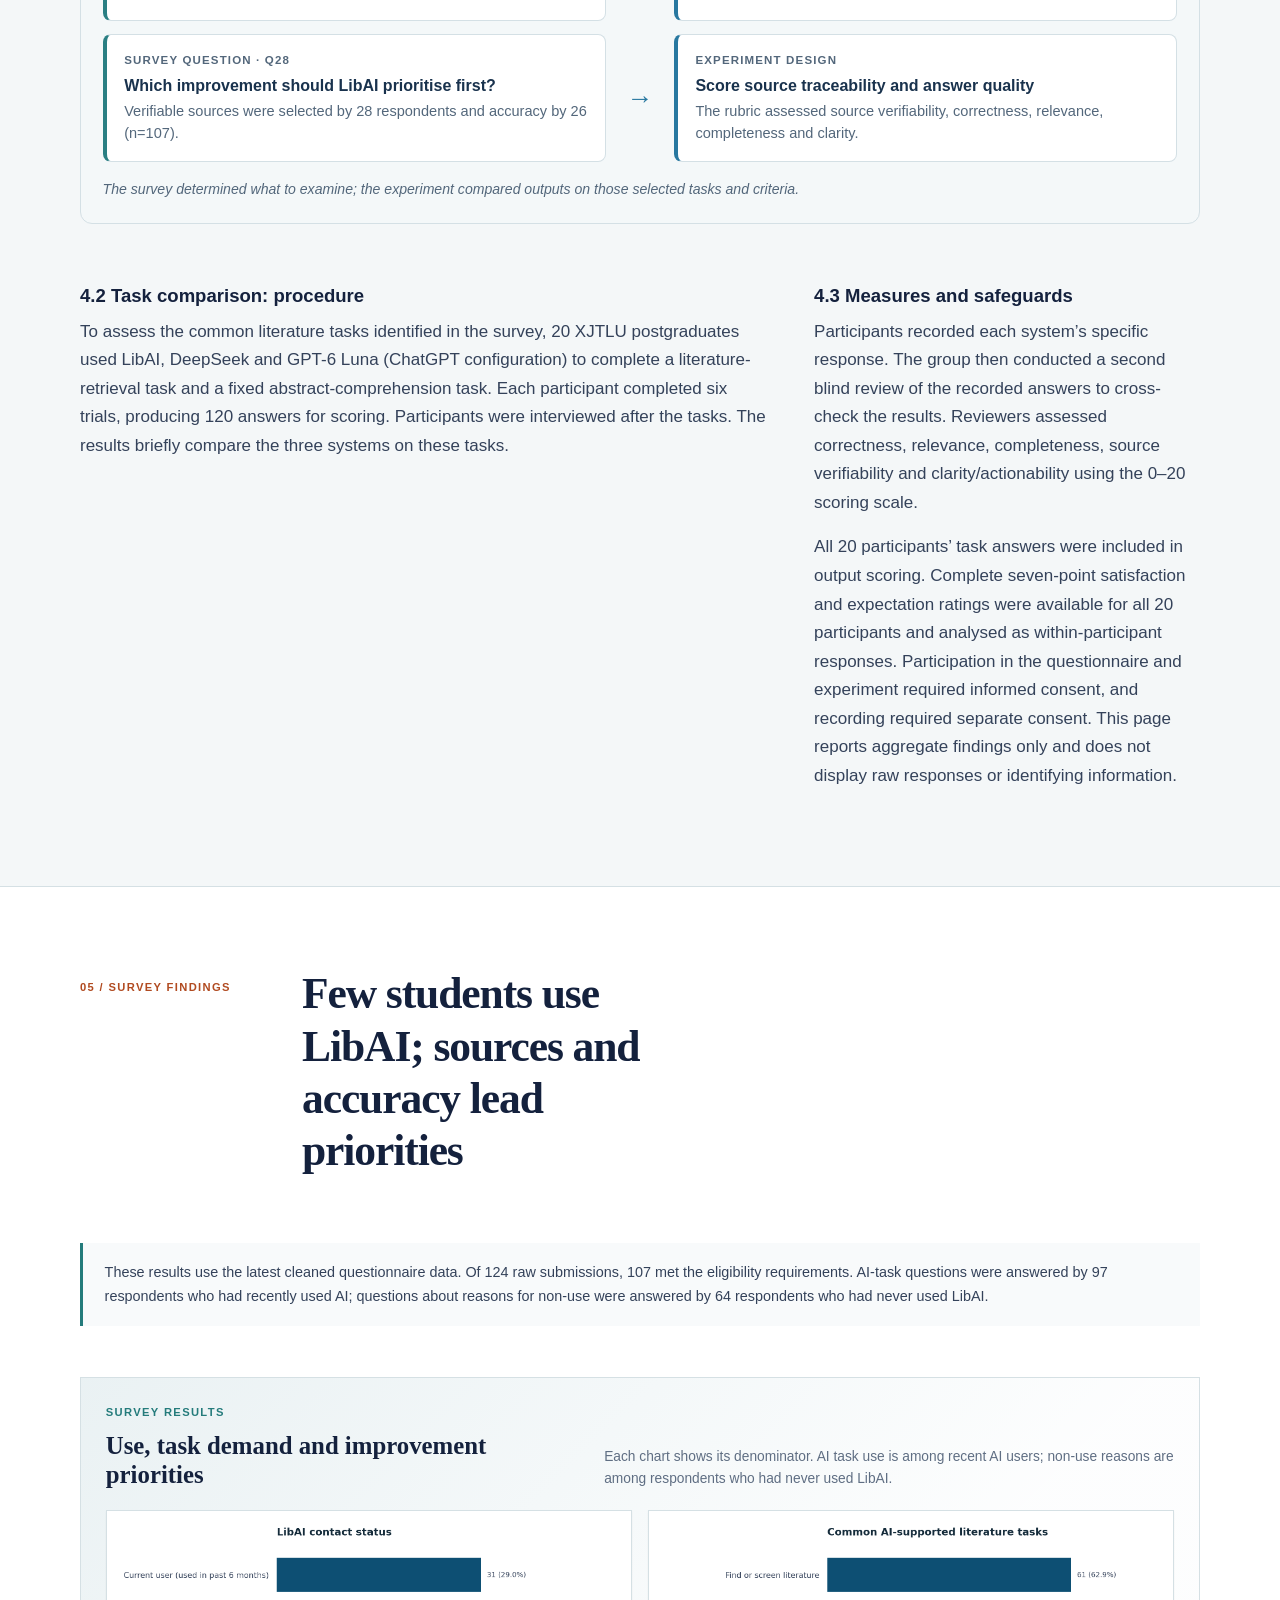
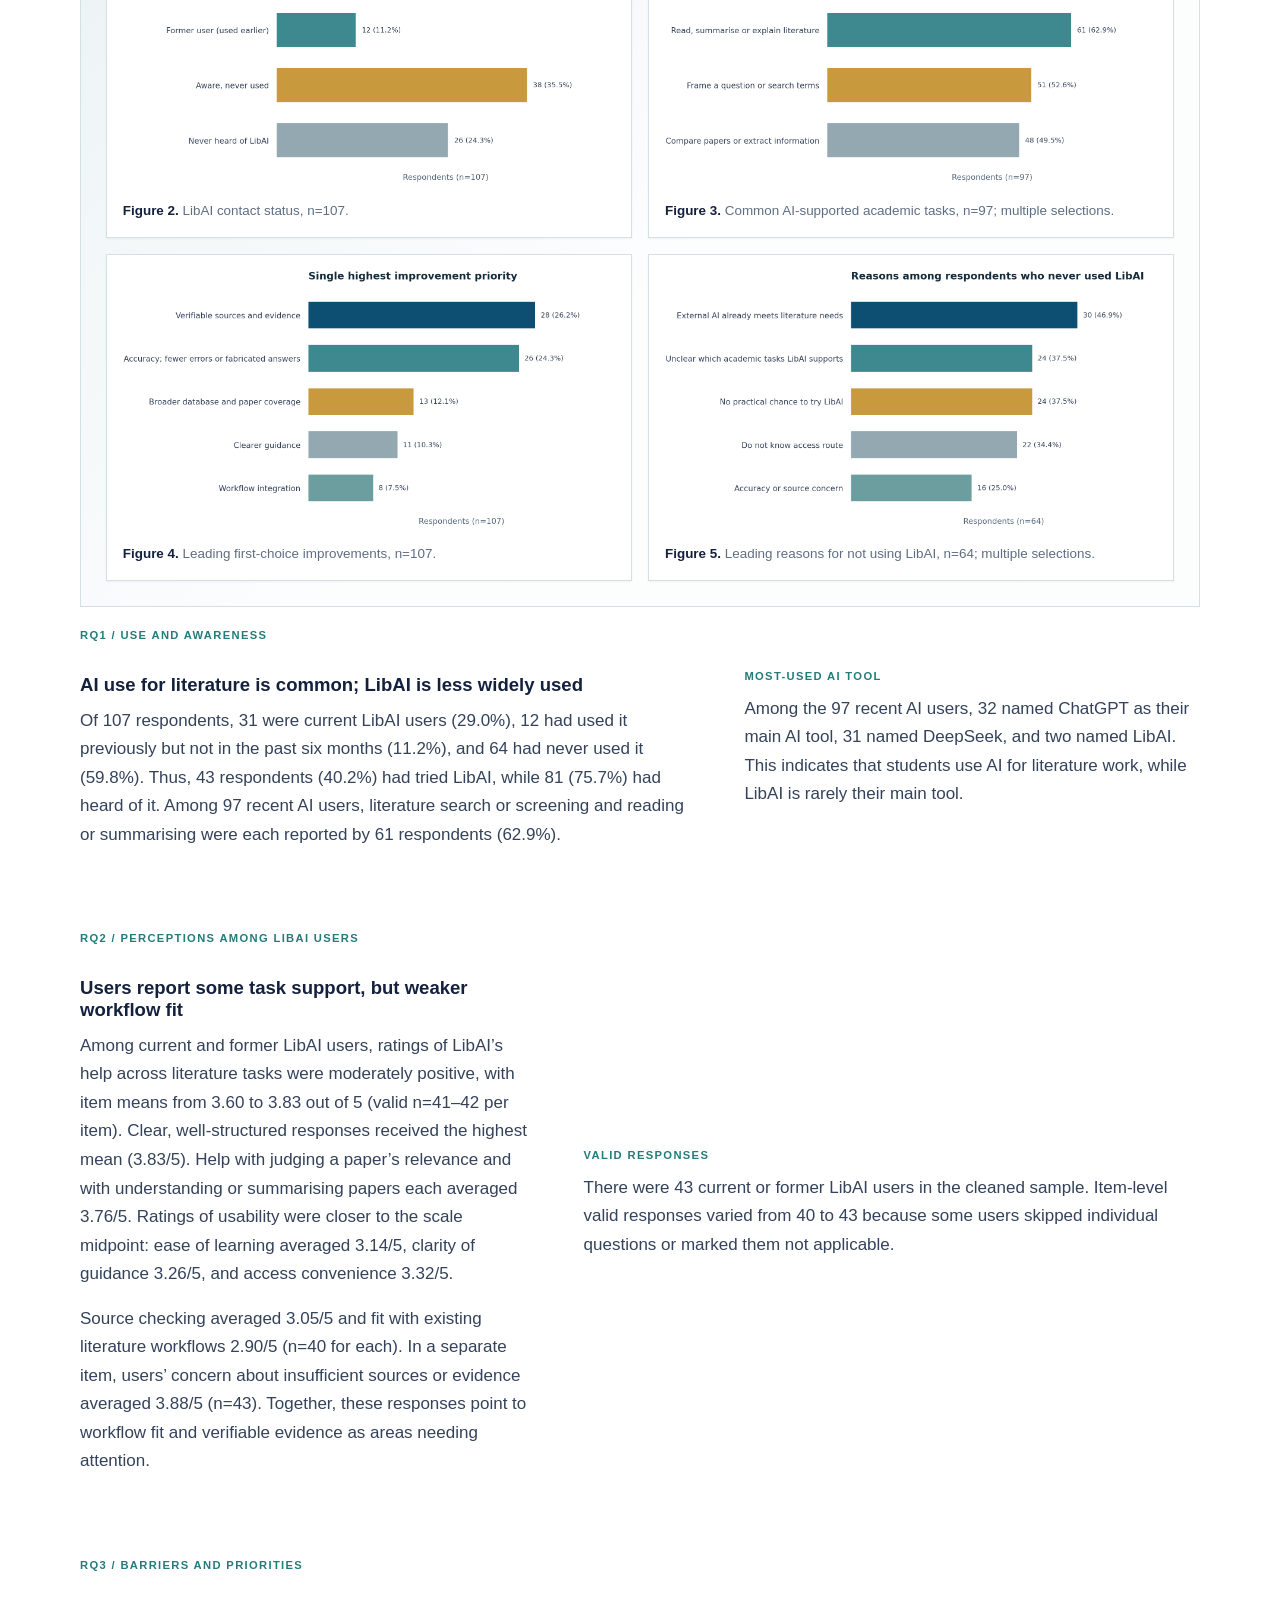
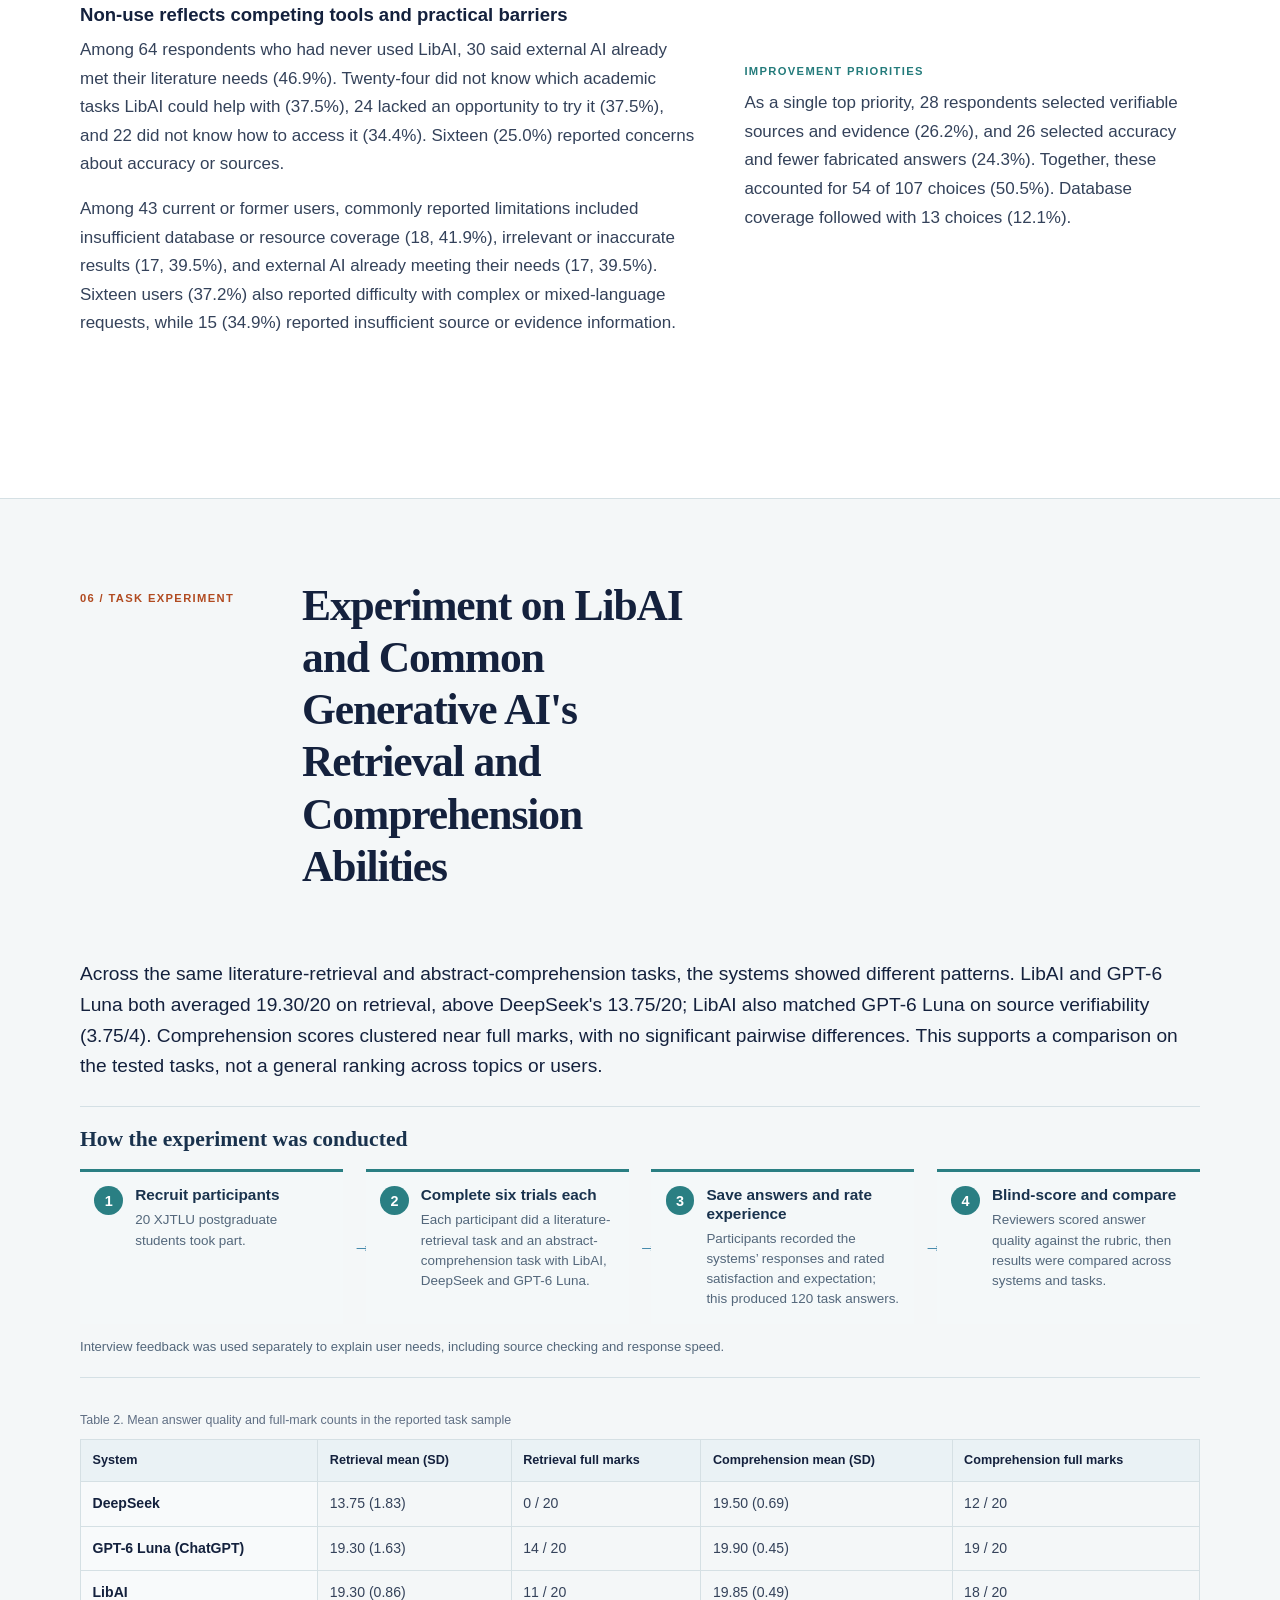
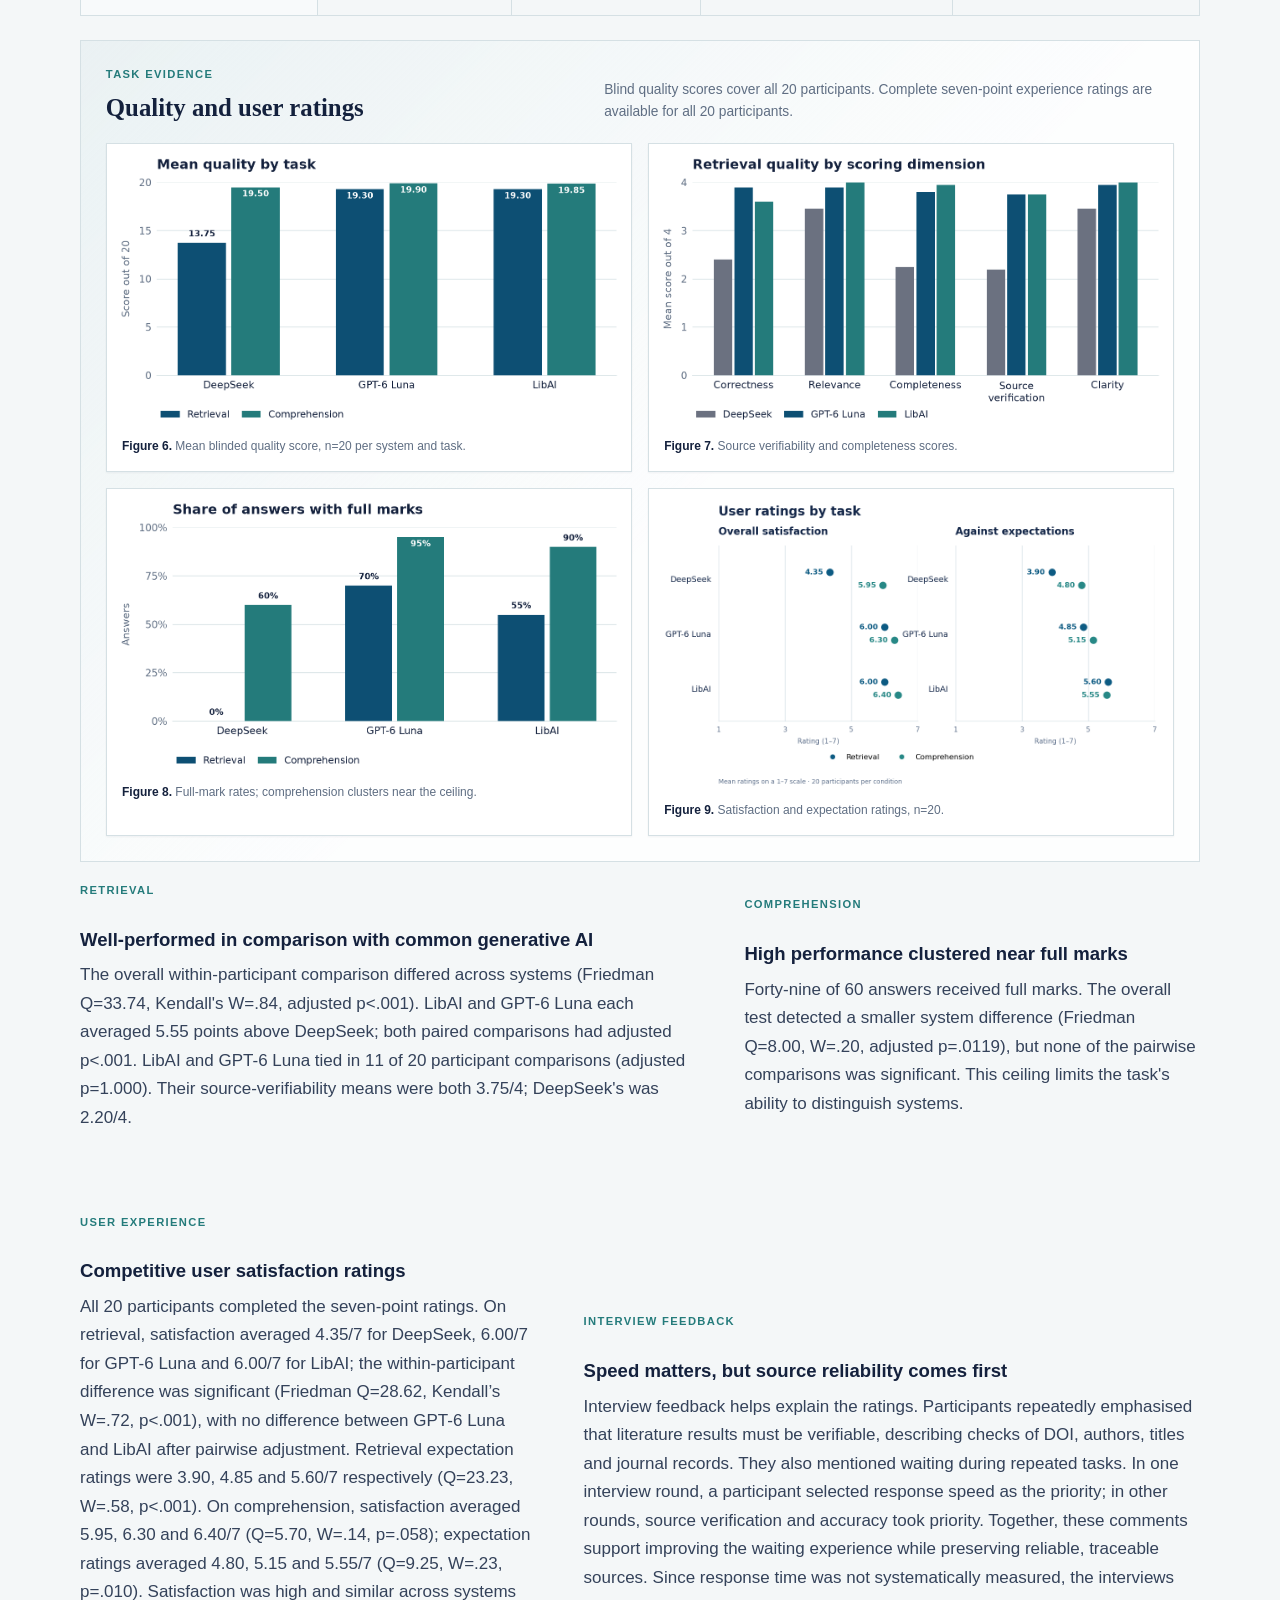
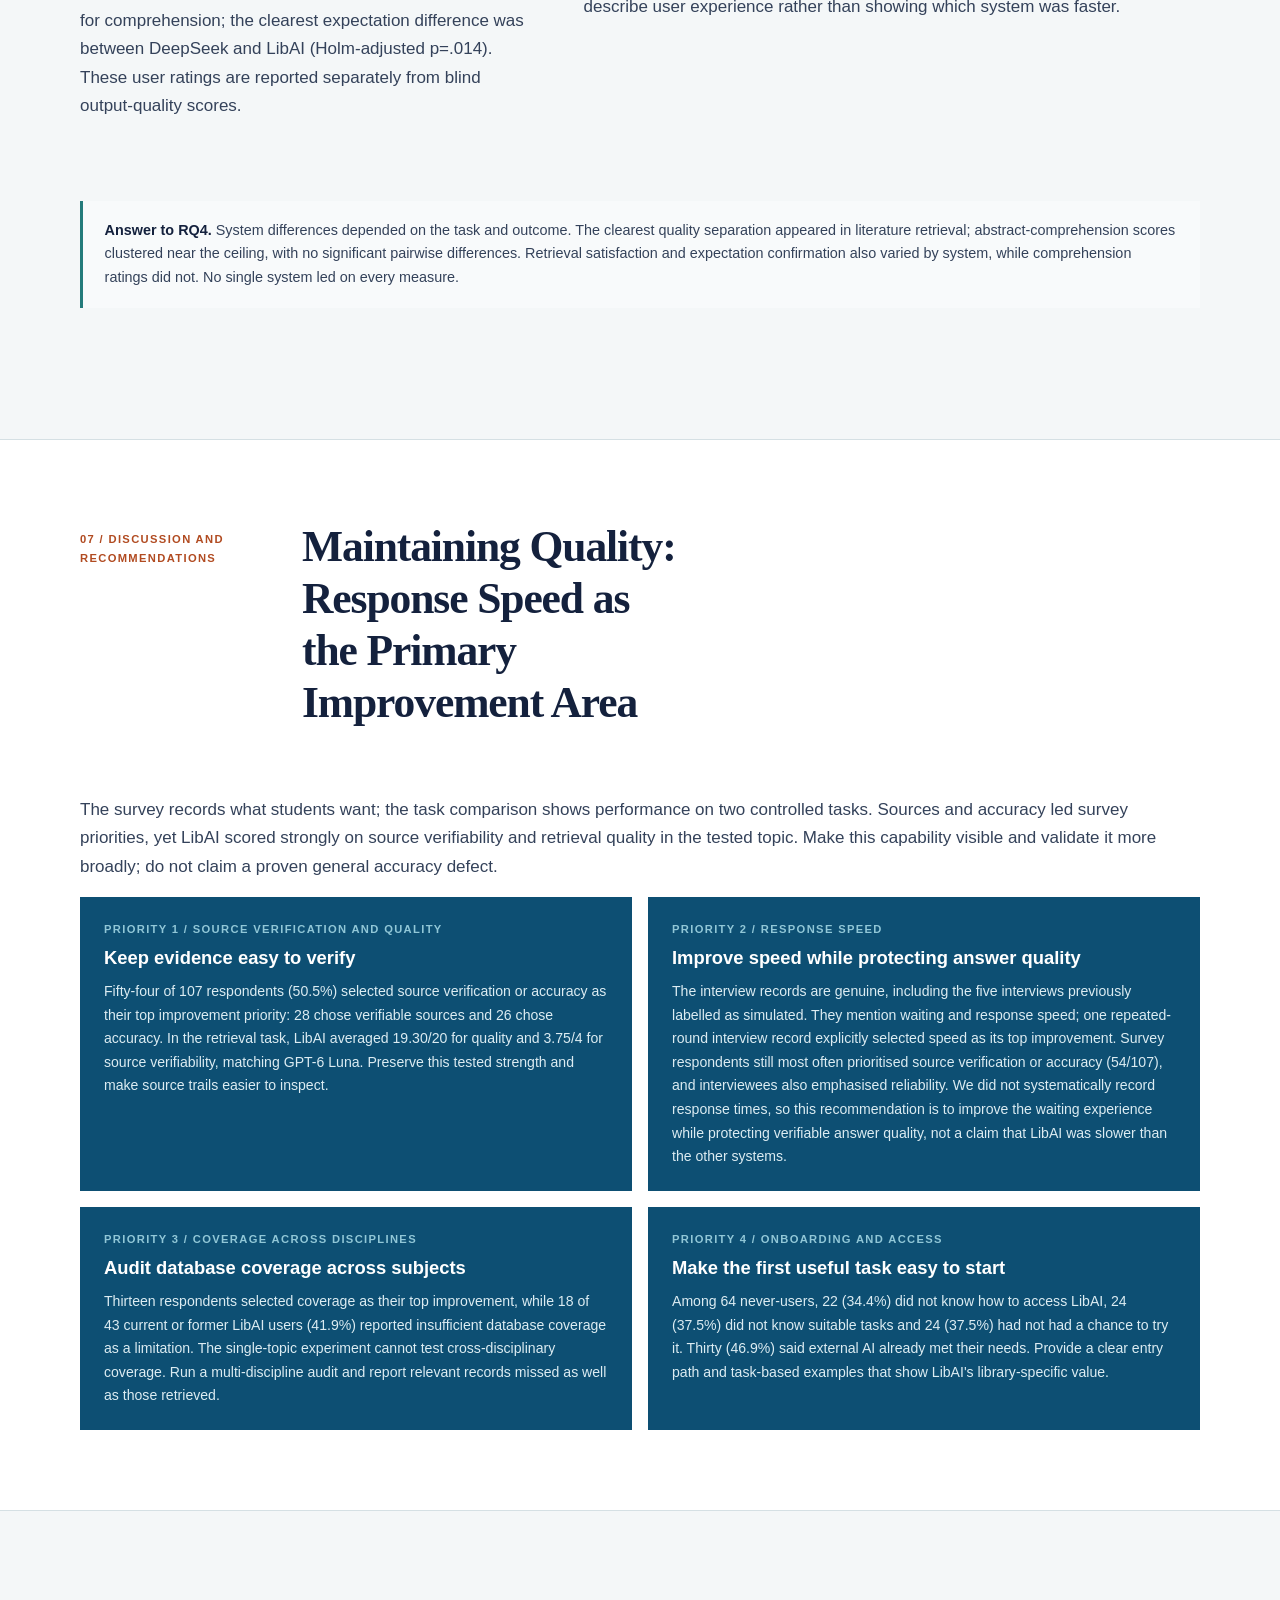
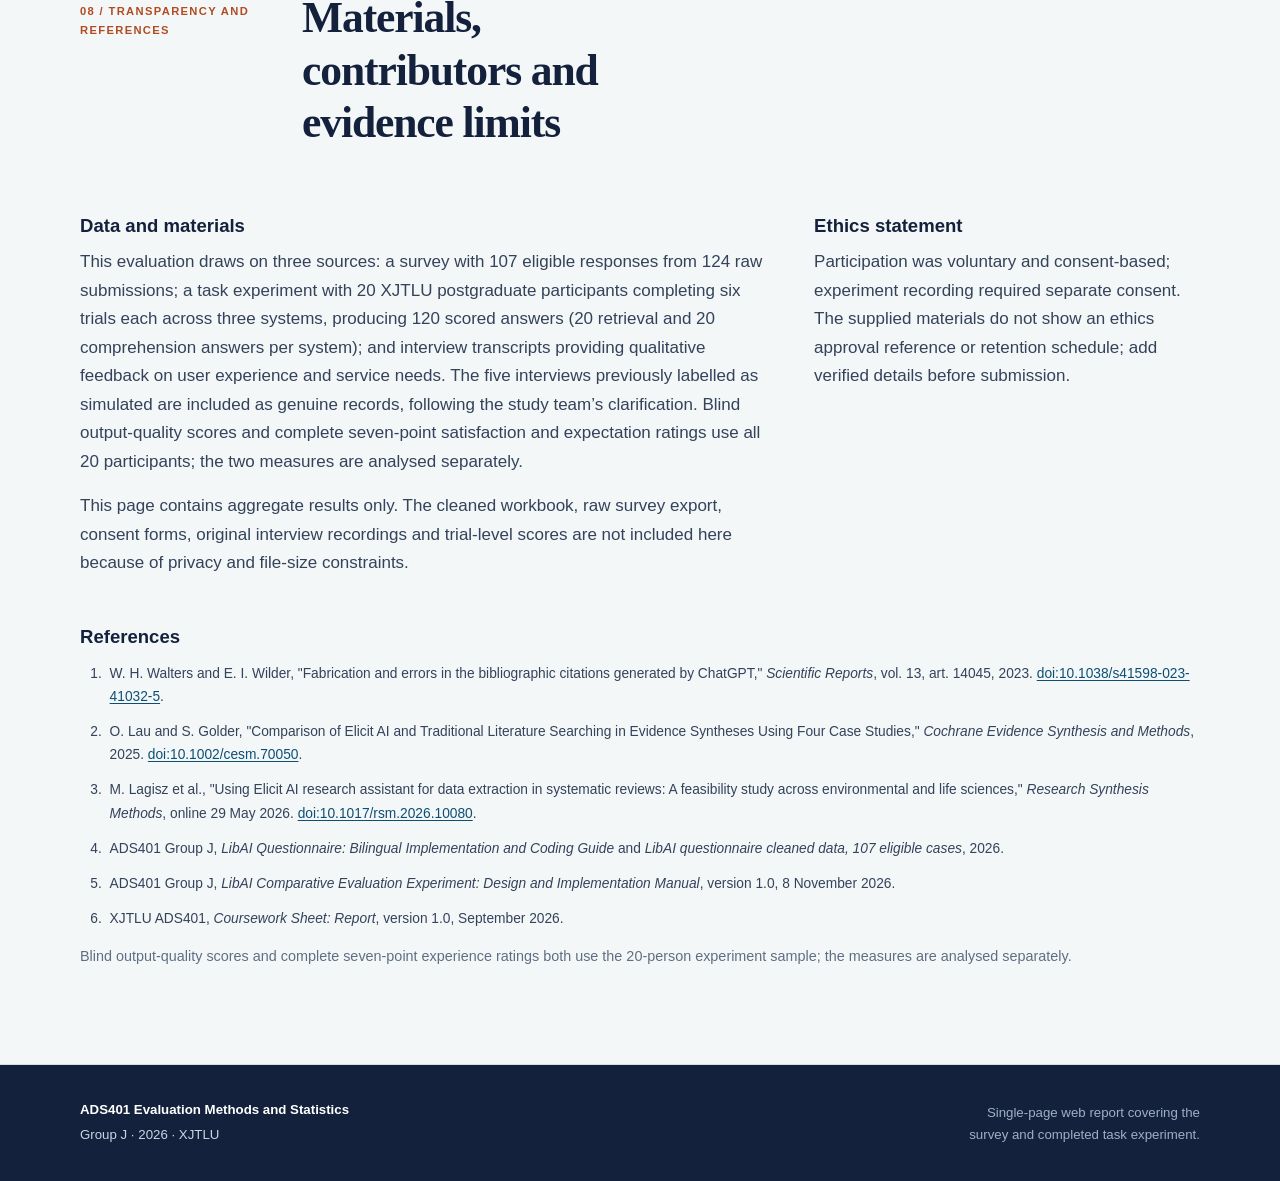
==== commit 2764a5dc: "Add files via upload" ====
--- a/ADS401_GroupJ_Report.html
+++ b/ADS401_GroupJ_Report.html
@@ -20,6 +20,19 @@
 .map-arrow{display:grid;place-items:center;color:#2878a0;font-size:1.65rem;font-weight:700}
 .map-caption{margin:1rem 0 0;color:#53677b;font-size:.88rem;font-style:italic}
 @media(max-width:700px){.map-row{grid-template-columns:1fr;gap:.25rem}.map-arrow{transform:rotate(90deg);height:24px}.survey-experiment-map{padding:1rem}}
+</style>
+<style id="experiment-process-style">
+#experiment .experiment-process{margin:1.5rem 0 2rem;padding:1.25rem 0;border-top:1px solid #d4e0e5;border-bottom:1px solid #d4e0e5;color:#19324d}
+#experiment .experiment-process>h3{margin:0 0 1rem;color:#19324d;font-family:Georgia,serif;font-size:1.35rem}
+#experiment ol.experiment-steps{display:grid;grid-template-columns:repeat(4,minmax(0,1fr));gap:1.4rem;margin:0;padding:0;list-style:none}
+#experiment .experiment-steps li{position:relative;display:flex;gap:.75rem;align-items:flex-start;min-width:0;margin:0;padding:.9rem;background:#f4f8f9;border-top:3px solid #2a7f83;list-style:none}
+#experiment .experiment-steps li:not(:last-child)::after{content:"→";position:absolute;right:-1.2rem;top:50%;transform:translate(50%,-50%);color:#2878a0;font-size:1.25rem;font-weight:700}
+#experiment .process-number{display:grid;flex:0 0 1.8rem;place-items:center;width:1.8rem;height:1.8rem;border-radius:50%;background:#2a7f83;color:#fff;font-size:.9rem;font-weight:700}
+#experiment .experiment-steps h4{margin:0 0 .35rem;color:#19324d;font-size:.96rem}
+#experiment .experiment-steps p{margin:0;color:#53677b;font-size:.84rem;line-height:1.5}
+#experiment .process-note{margin:.85rem 0 0;color:#53677b;font-size:.82rem;line-height:1.5}
+@media(max-width:800px){#experiment ol.experiment-steps{grid-template-columns:repeat(2,minmax(0,1fr));gap:.8rem}#experiment .experiment-steps li::after{display:none}}
+@media(max-width:520px){#experiment ol.experiment-steps{grid-template-columns:1fr}#experiment .experiment-steps li{padding:.8rem}}
 </style>
 </head>
 <body>
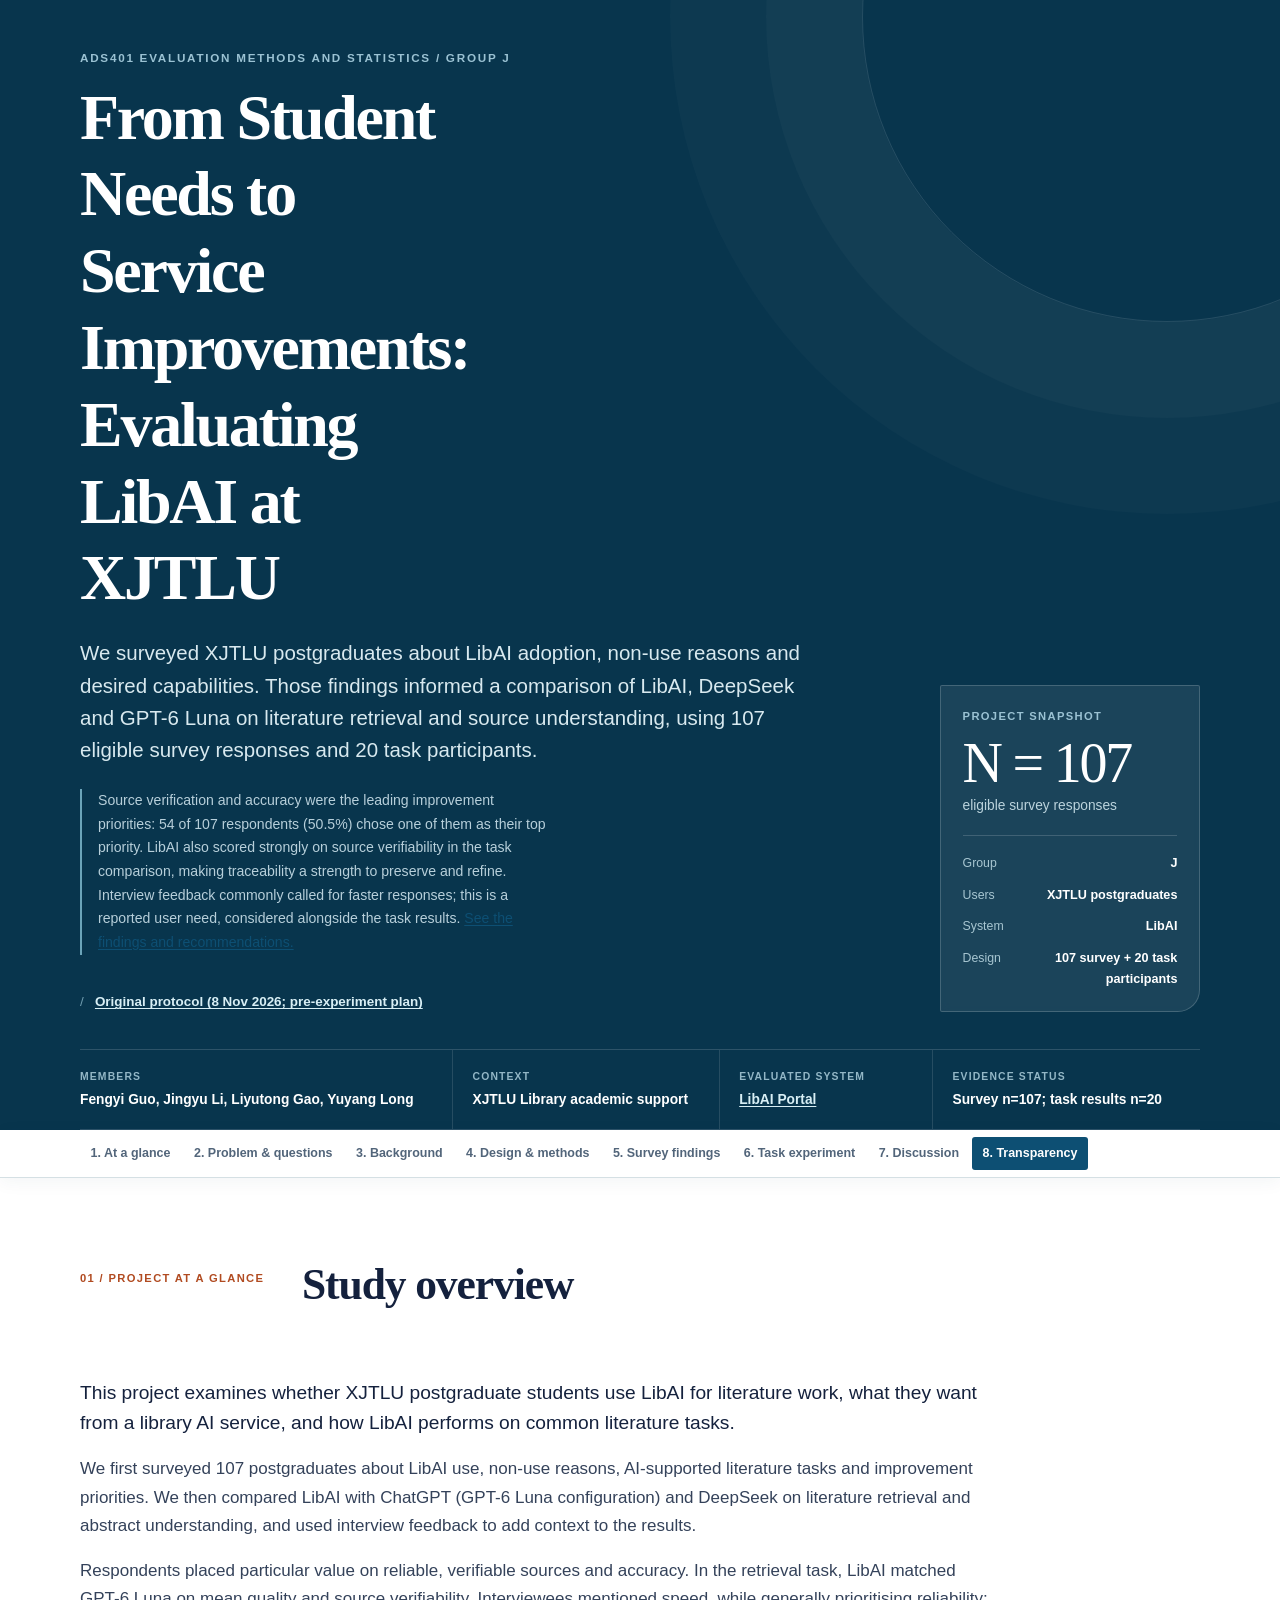
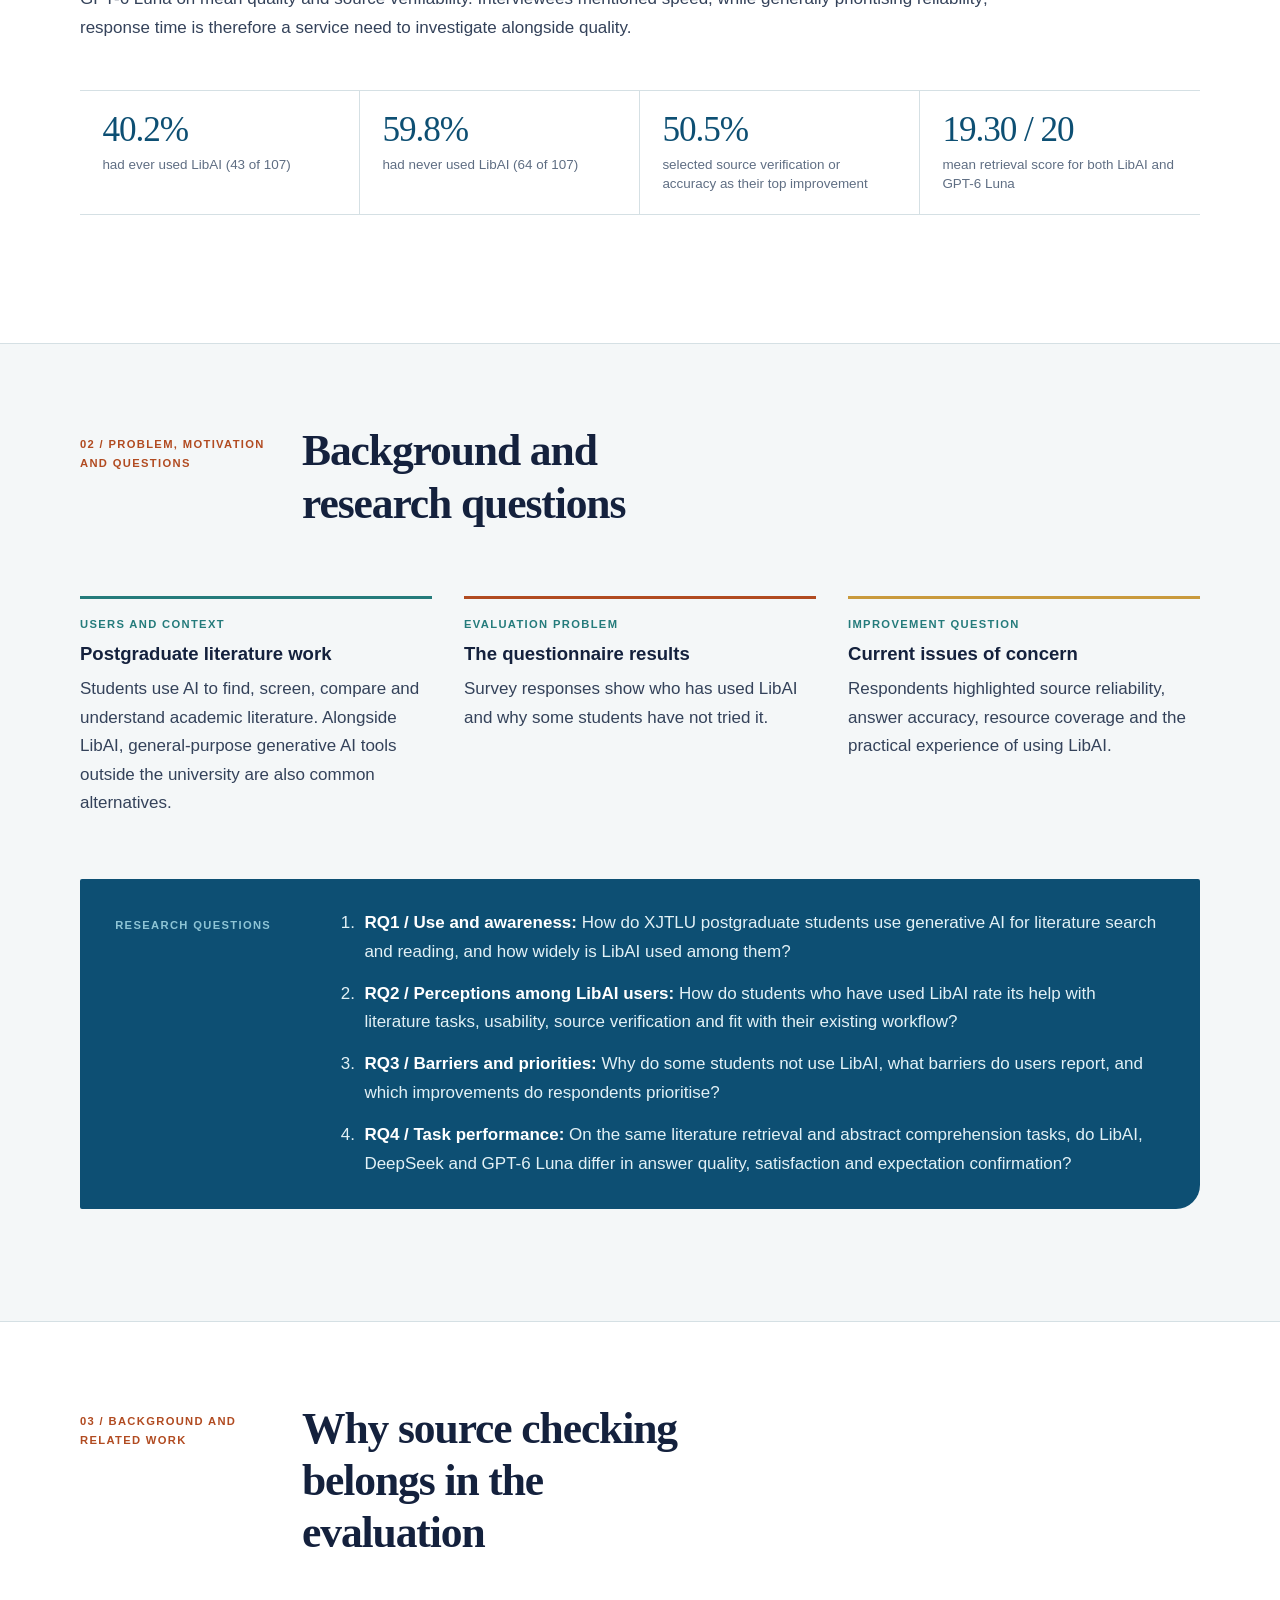
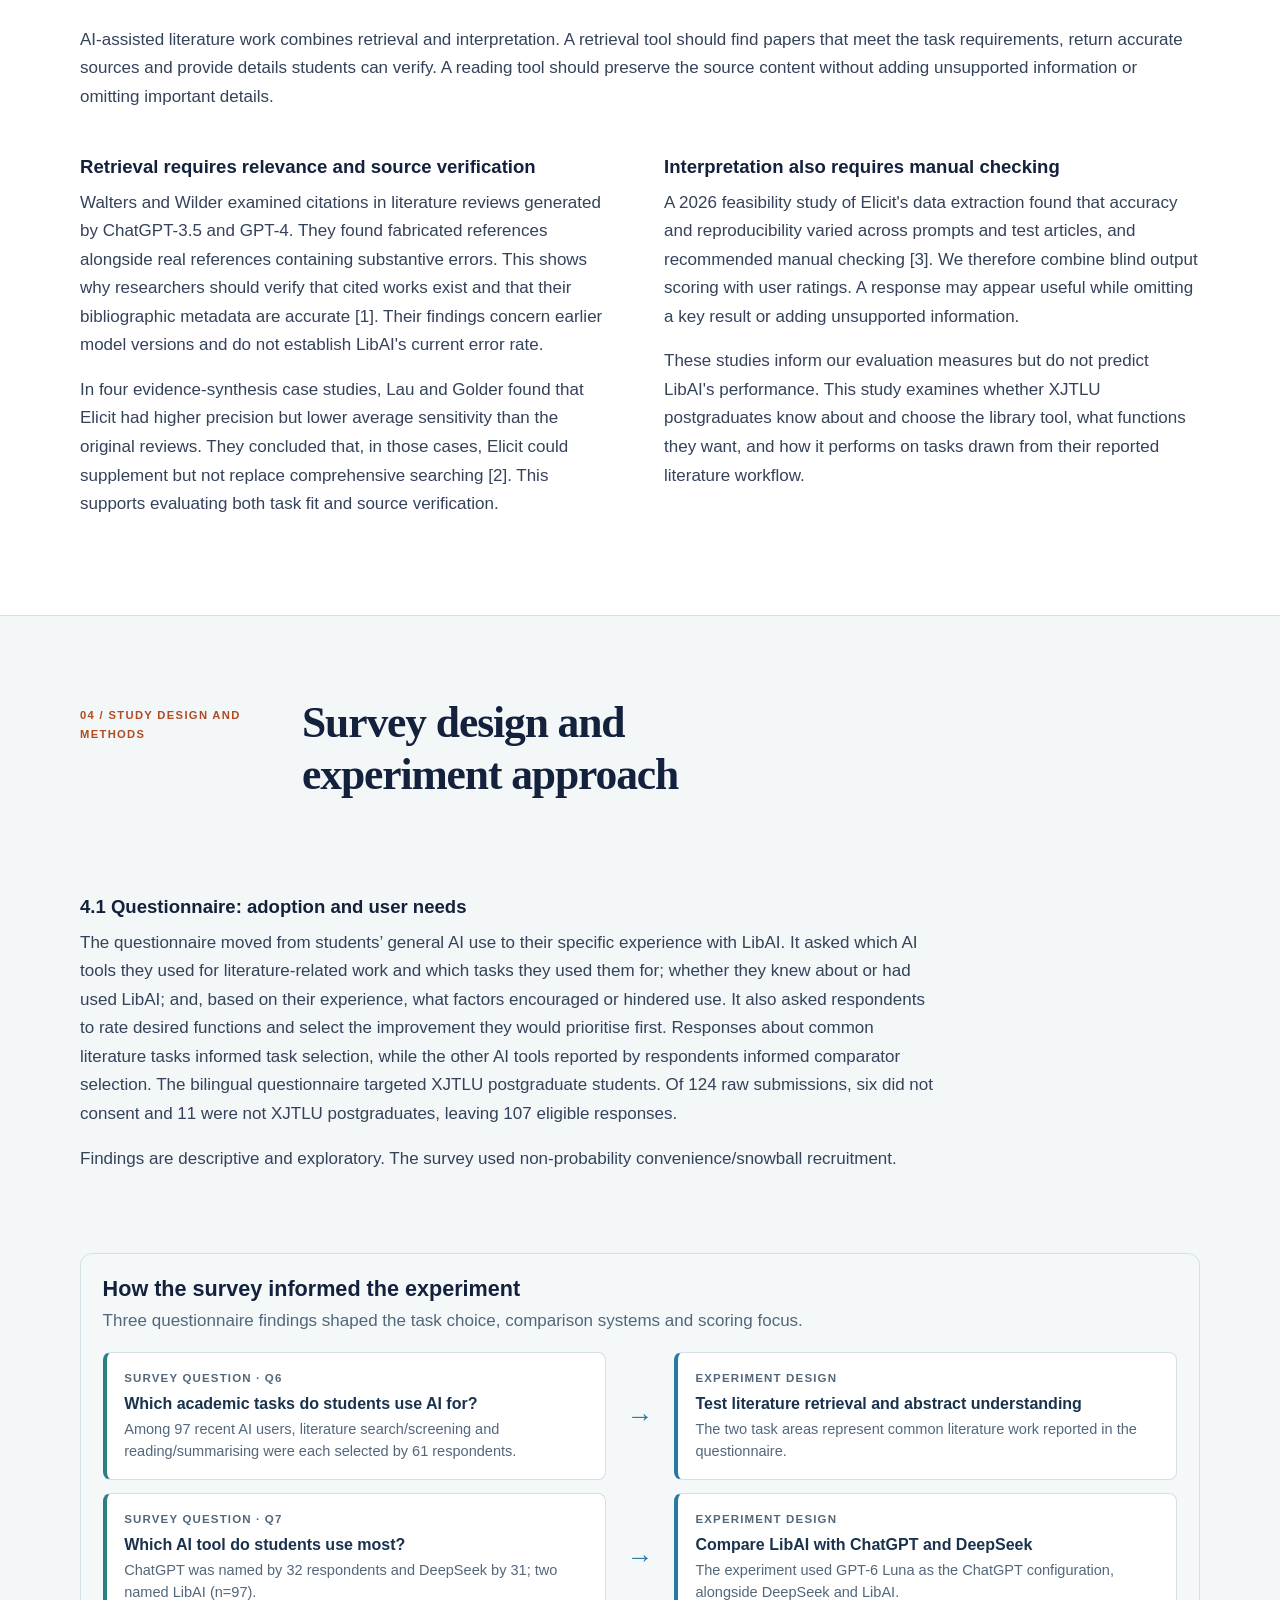
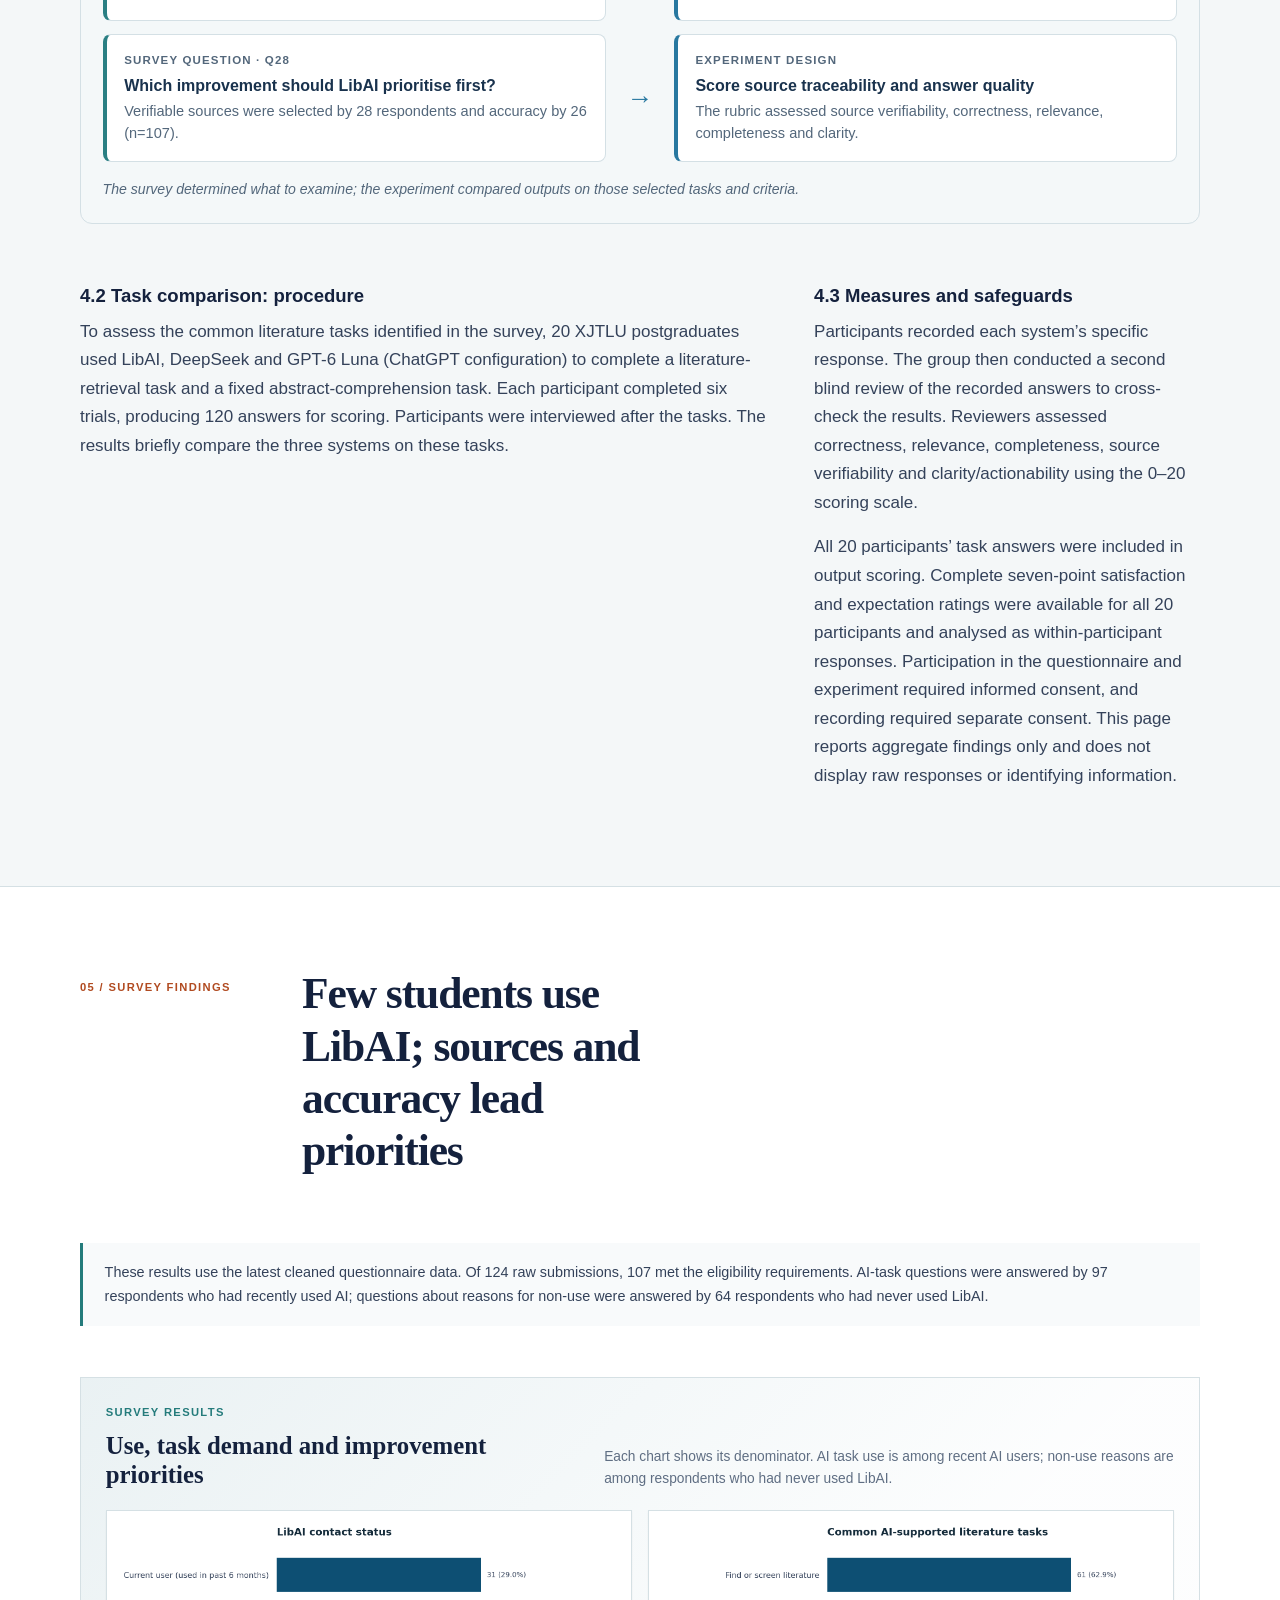
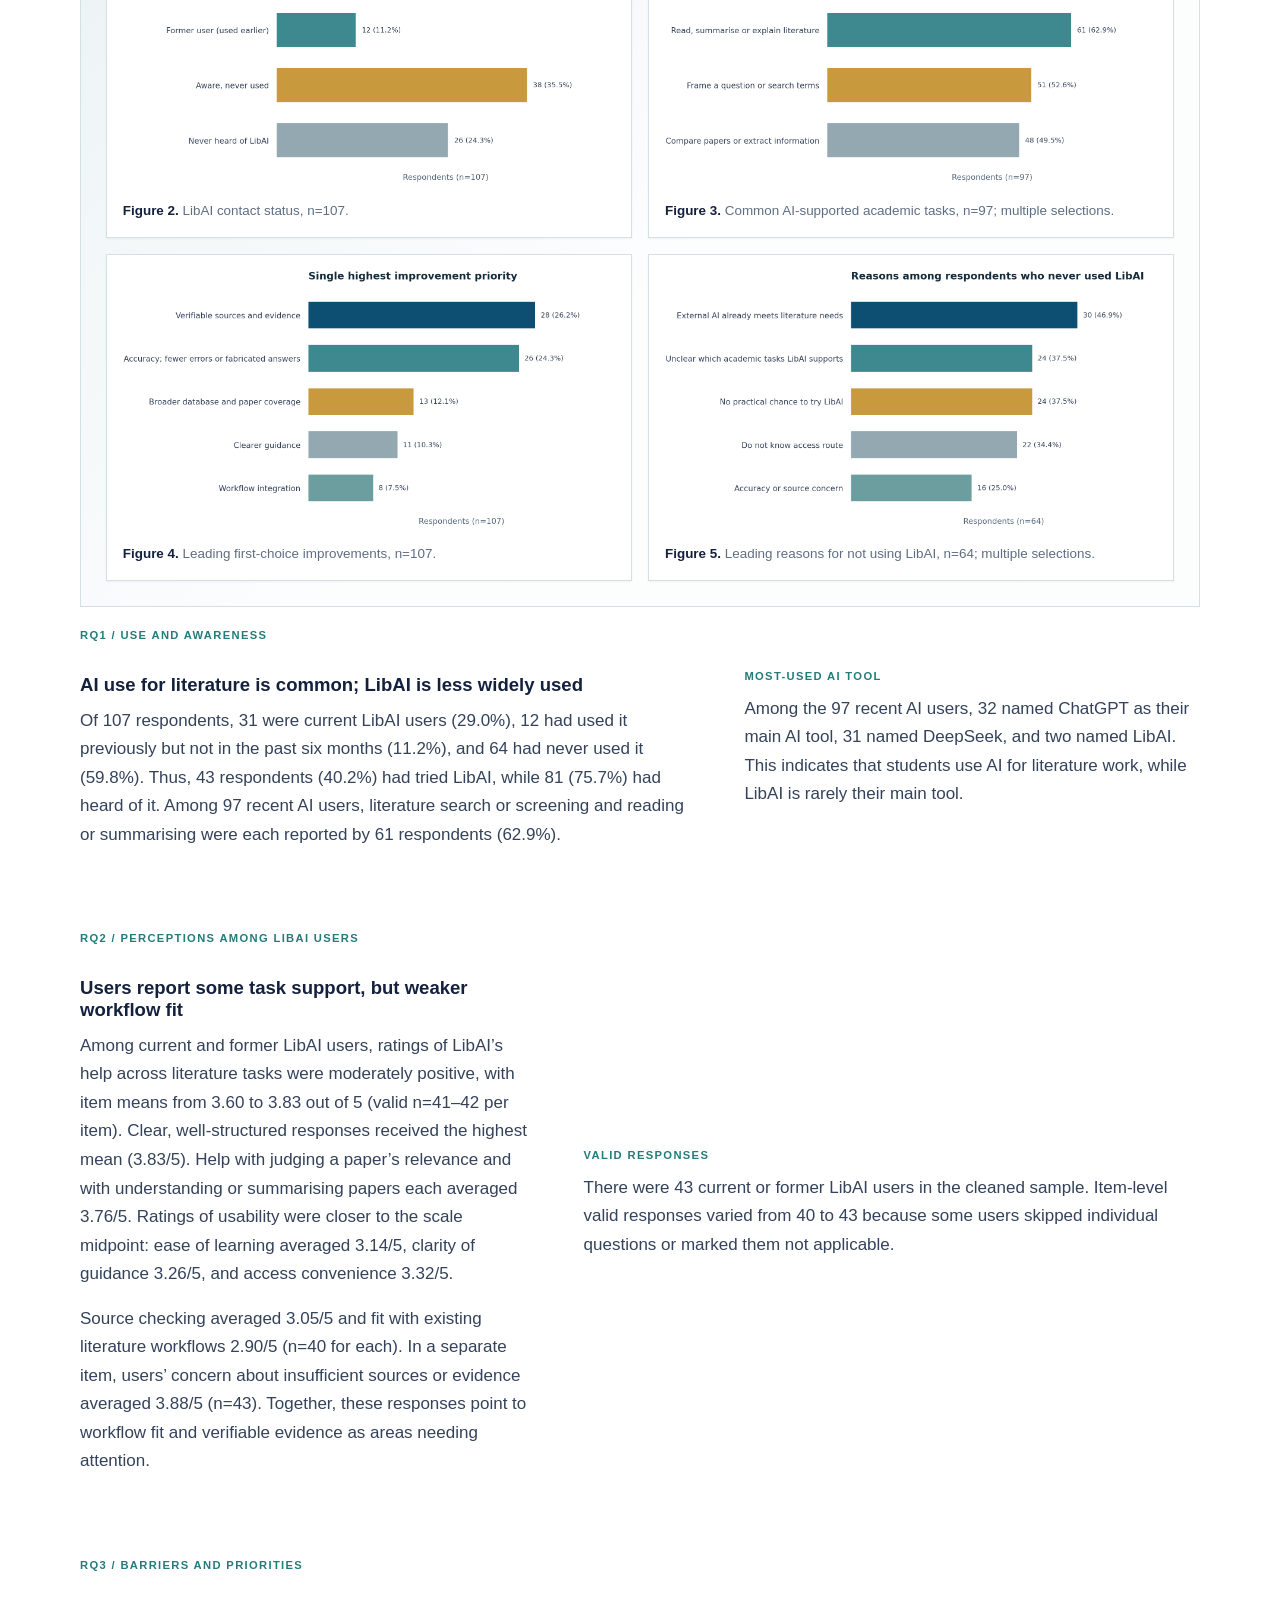
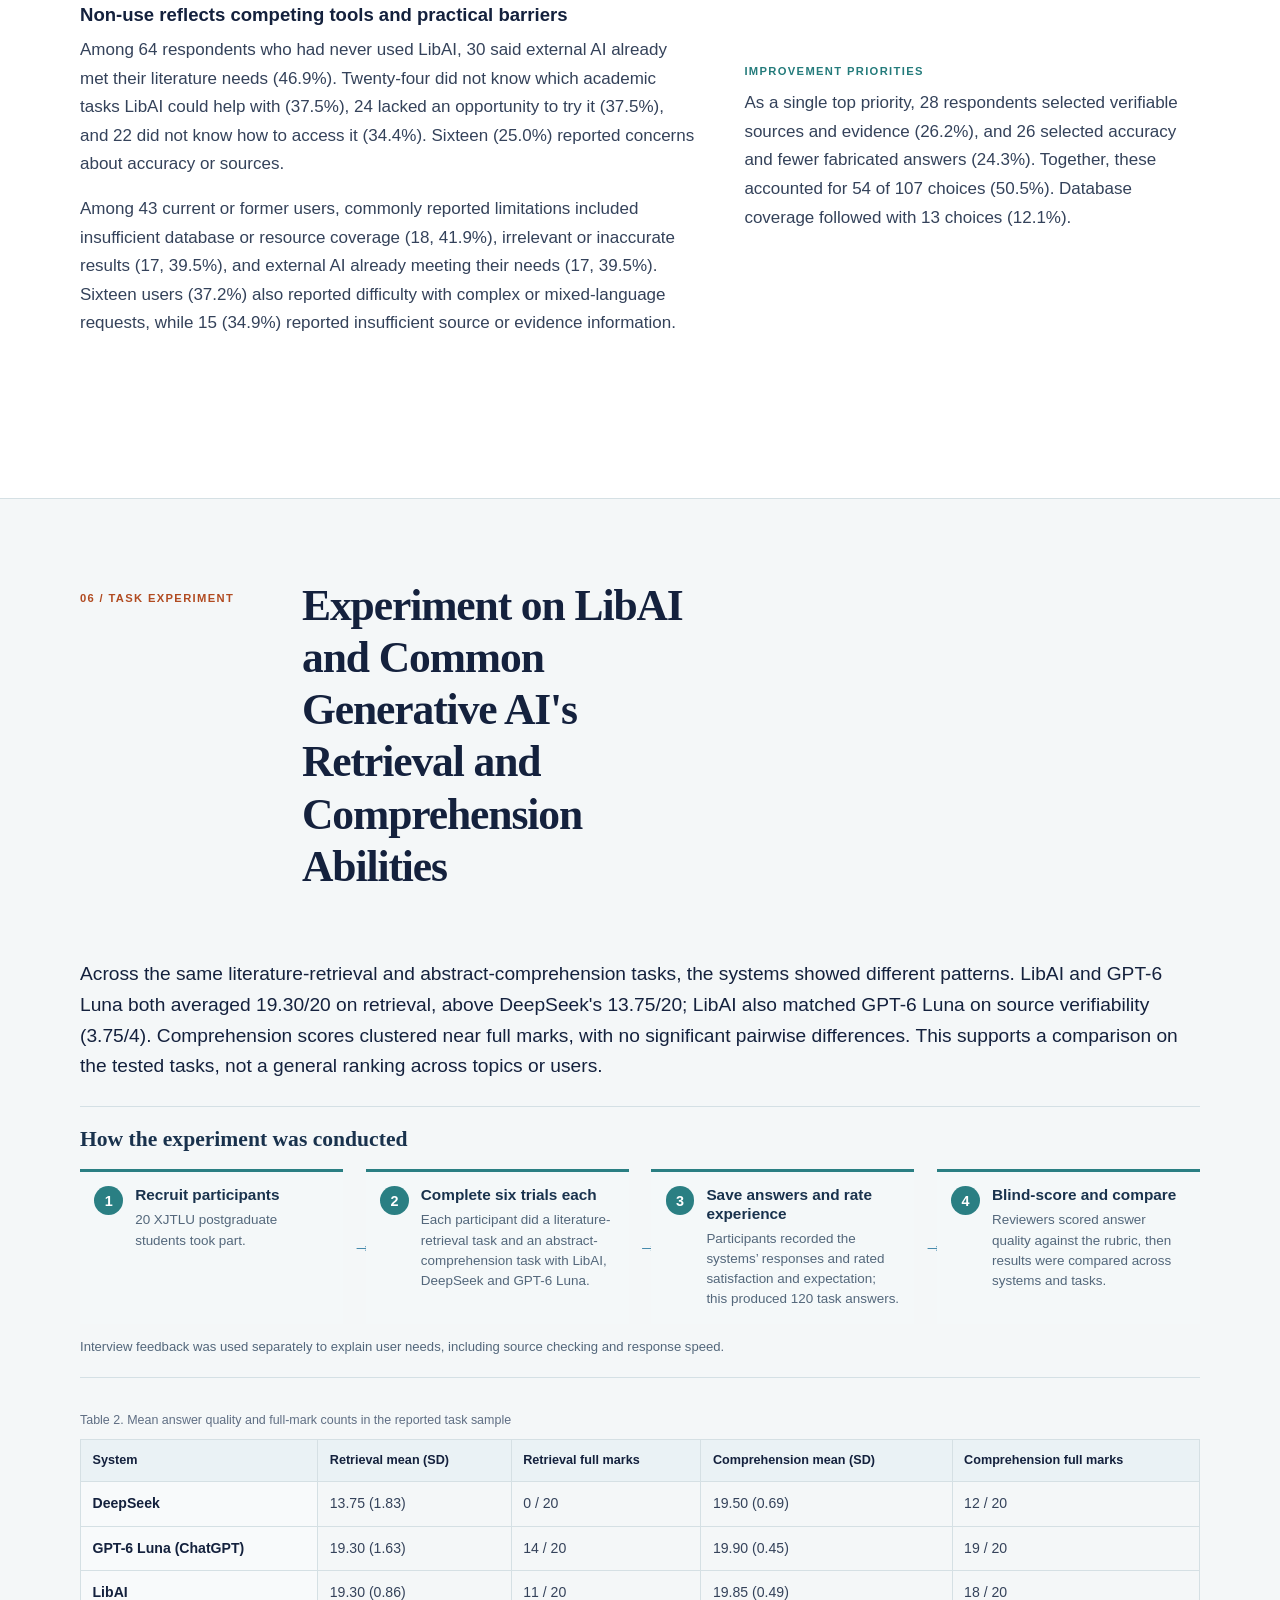
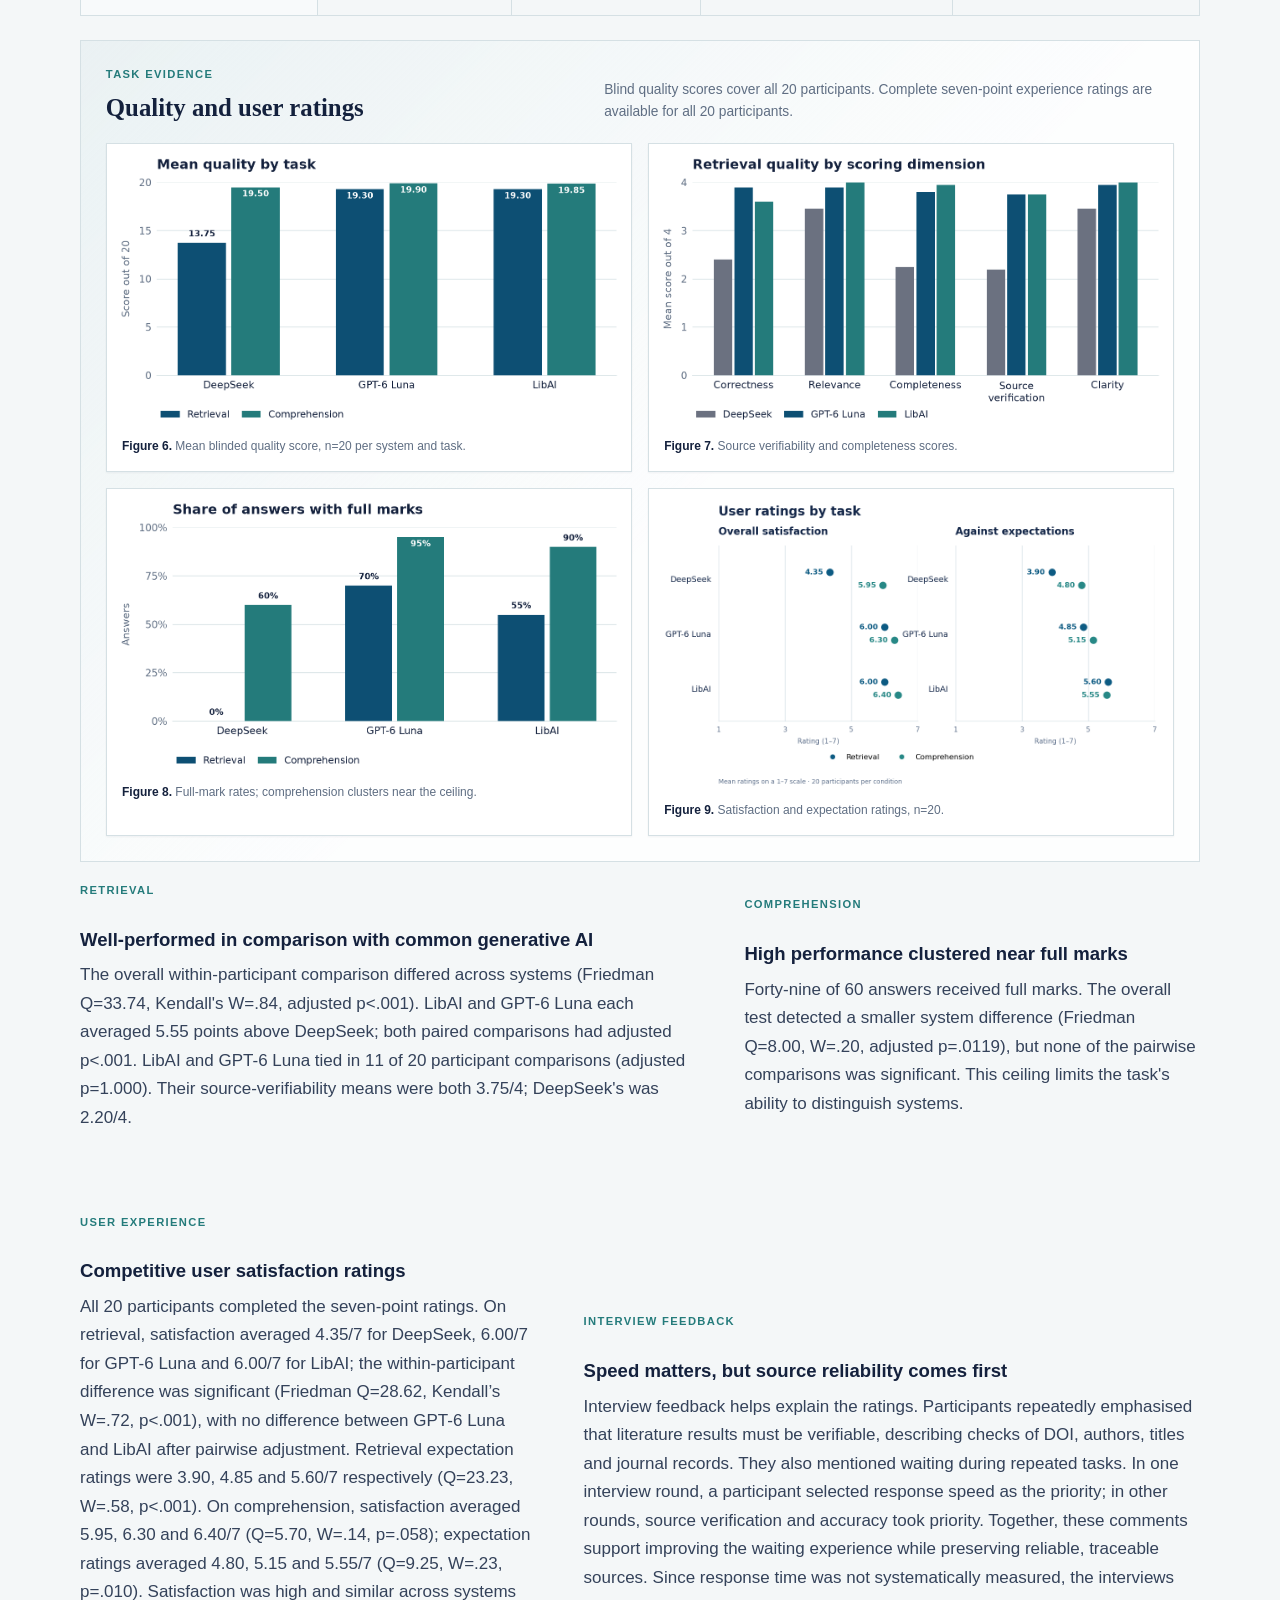
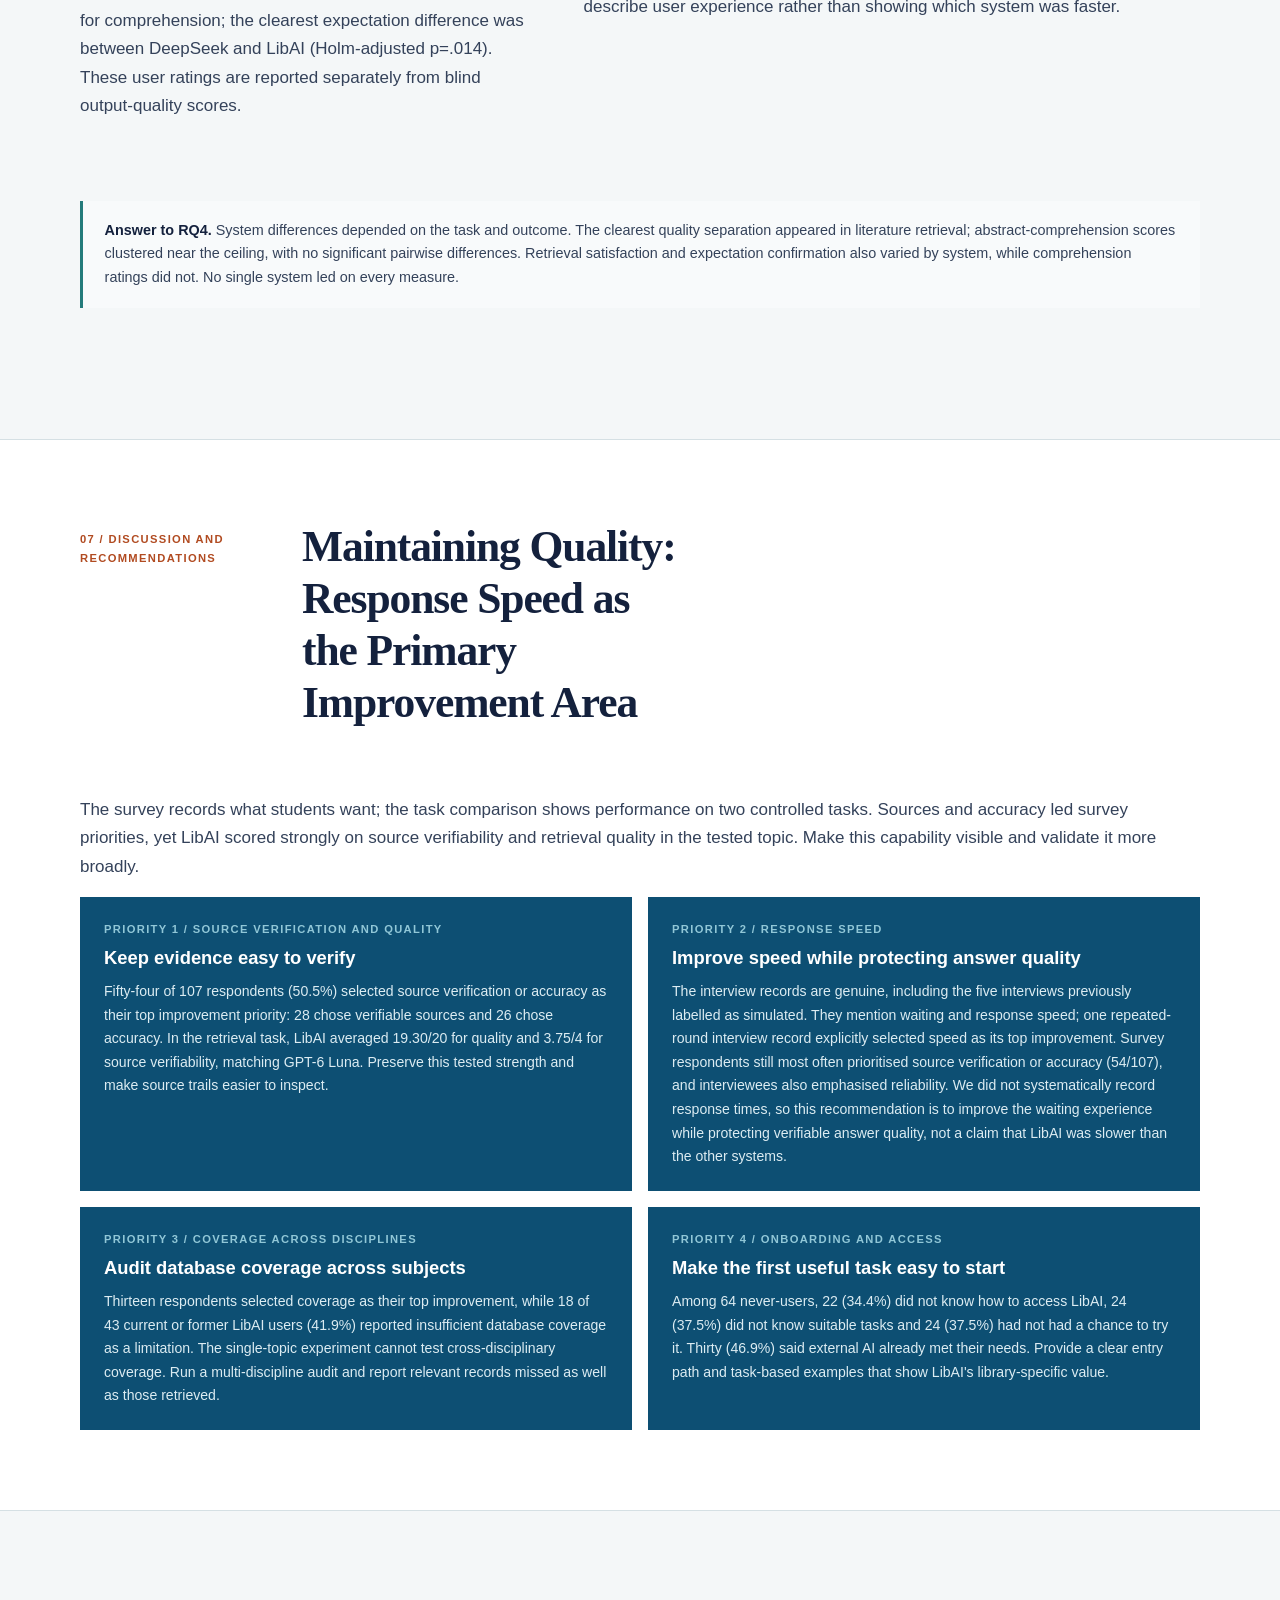
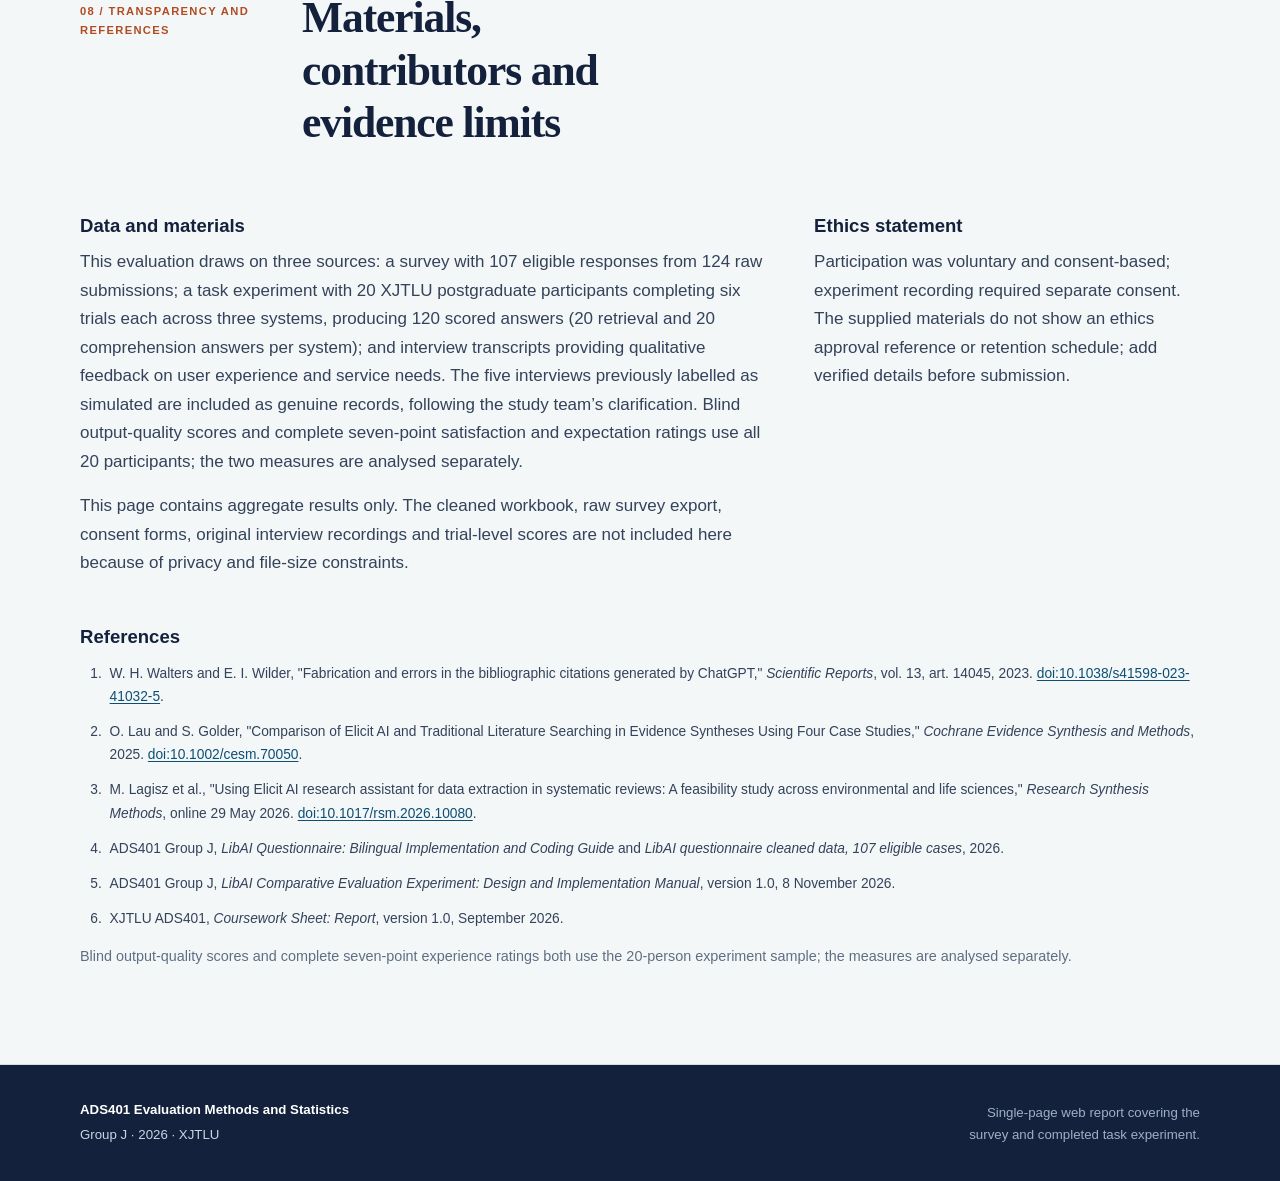
==== commit e81765b2: "Add files via upload" ====
--- a/ADS401_GroupJ_Report.html
+++ b/ADS401_GroupJ_Report.html
@@ -128,7 +128,7 @@
 </div></section>
 <section class="section" id="discussion"><div class="wrap">
 <div class="section-heading"><p class="section-label">07 / Discussion and recommendations</p><h2>Maintaining Quality: Response Speed as the Primary Improvement Area</h2></div>
-<p>The survey records what students want; the task comparison shows performance on two controlled tasks. Sources and accuracy led survey priorities, yet LibAI scored strongly on source verifiability and retrieval quality in the tested topic. Make this capability visible and validate it more broadly; do not claim a proven general accuracy defect.</p>
+<p>The survey records what students want; the task comparison shows performance on two controlled tasks. Sources and accuracy led survey priorities, yet LibAI scored strongly on source verifiability and retrieval quality in the tested topic. Make this capability visible and validate it more broadly.</p>
 <div class="recommendation-grid"><article class="recommendation-card"><p class="card-kicker">Priority 1 / Source verification and quality</p><h3>Keep evidence easy to verify</h3><p>Fifty-four of 107 respondents (50.5%) selected source verification or accuracy as their top improvement priority: 28 chose verifiable sources and 26 chose accuracy. In the retrieval task, LibAI averaged 19.30/20 for quality and 3.75/4 for source verifiability, matching GPT-6 Luna. Preserve this tested strength and make source trails easier to inspect.</p></article><article class="recommendation-card"><p class="card-kicker">Priority 2 / Response speed</p><h3>Improve speed while protecting answer quality</h3><p>The interview records are genuine, including the five interviews previously labelled as simulated. They mention waiting and response speed; one repeated-round interview record explicitly selected speed as its top improvement. Survey respondents still most often prioritised source verification or accuracy (54/107), and interviewees also emphasised reliability. We did not systematically record response times, so this recommendation is to improve the waiting experience while protecting verifiable answer quality, not a claim that LibAI was slower than the other systems.</p></article><article class="recommendation-card"><p class="card-kicker">Priority 3 / Coverage across disciplines</p><h3>Audit database coverage across subjects</h3><p>Thirteen respondents selected coverage as their top improvement, while 18 of 43 current or former LibAI users (41.9%) reported insufficient database coverage as a limitation. The single-topic experiment cannot test cross-disciplinary coverage. Run a multi-discipline audit and report relevant records missed as well as those retrieved.</p></article><article class="recommendation-card"><p class="card-kicker">Priority 4 / Onboarding and access</p><h3>Make the first useful task easy to start</h3><p>Among 64 never-users, 22 (34.4%) did not know how to access LibAI, 24 (37.5%) did not know suitable tasks and 24 (37.5%) had not had a chance to try it. Thirty (46.9%) said external AI already met their needs. Provide a clear entry path and task-based examples that show LibAI's library-specific value.</p></article></div>
 
 
